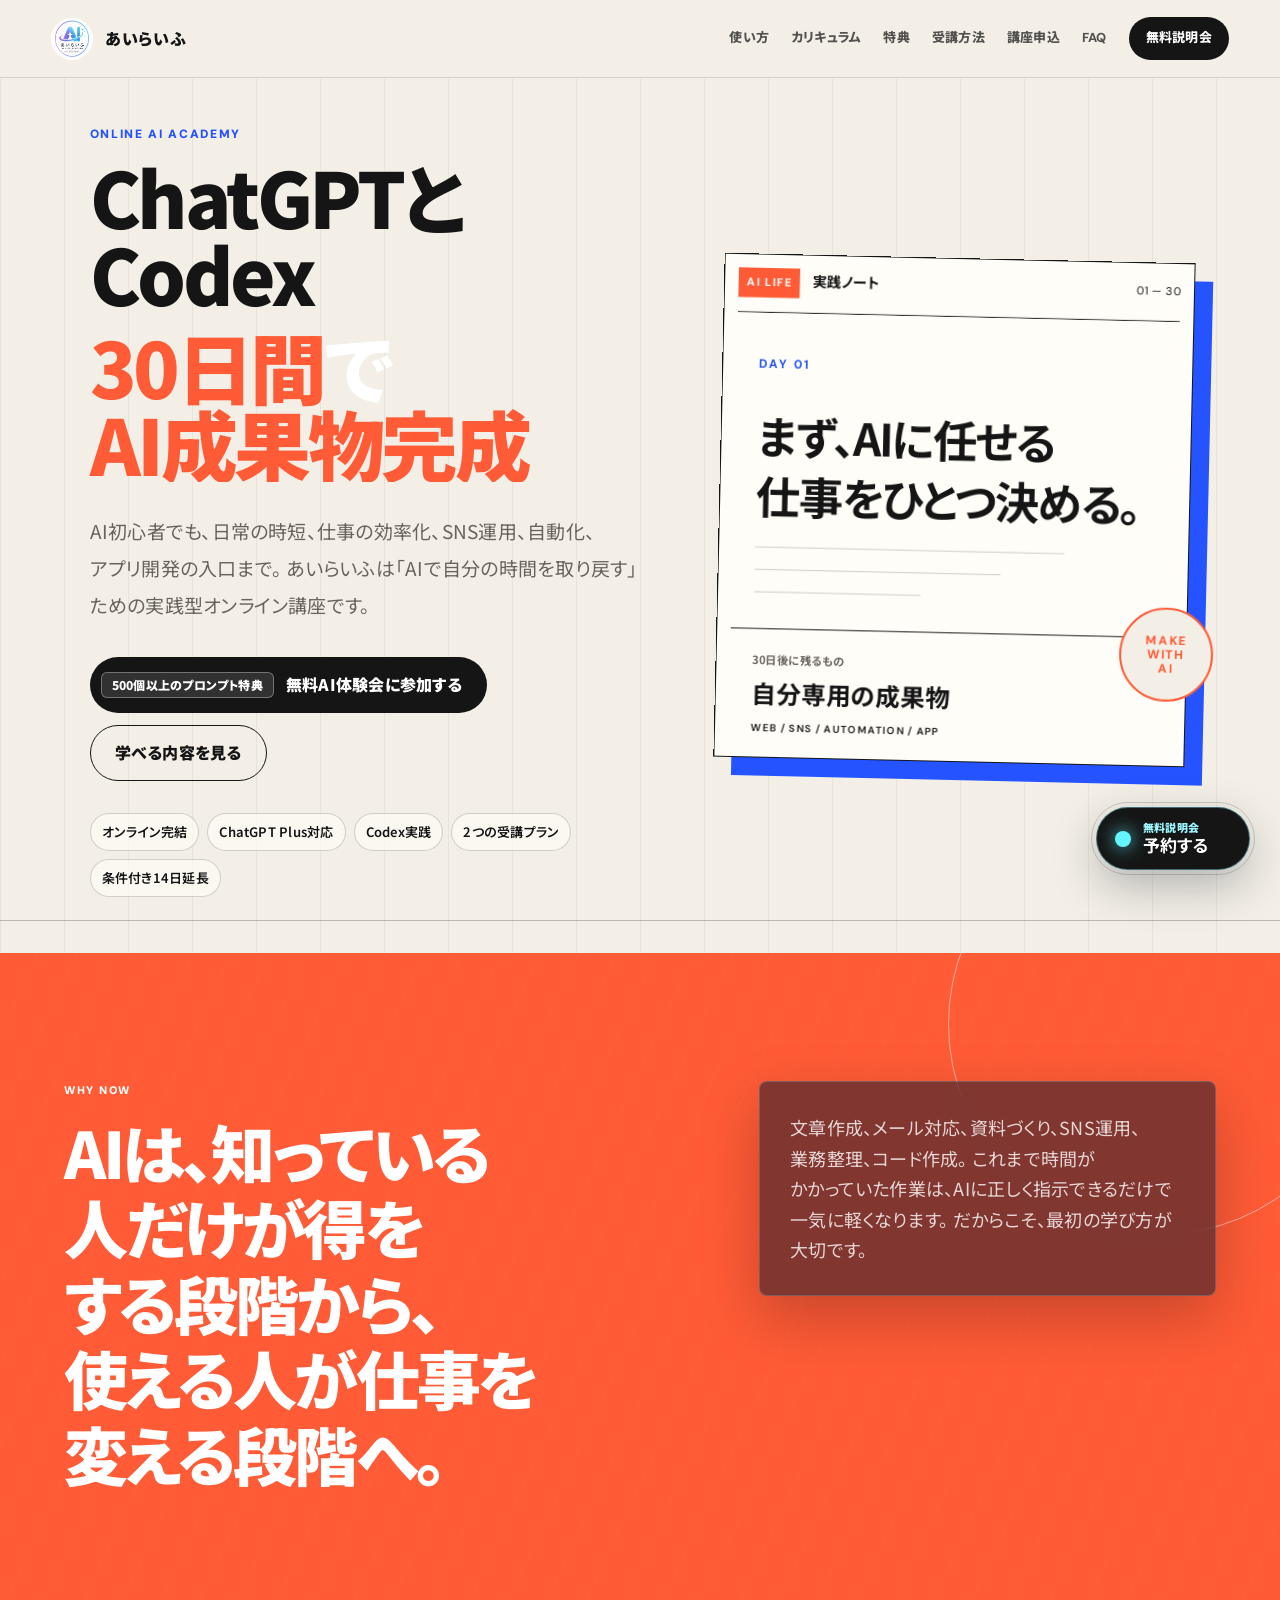
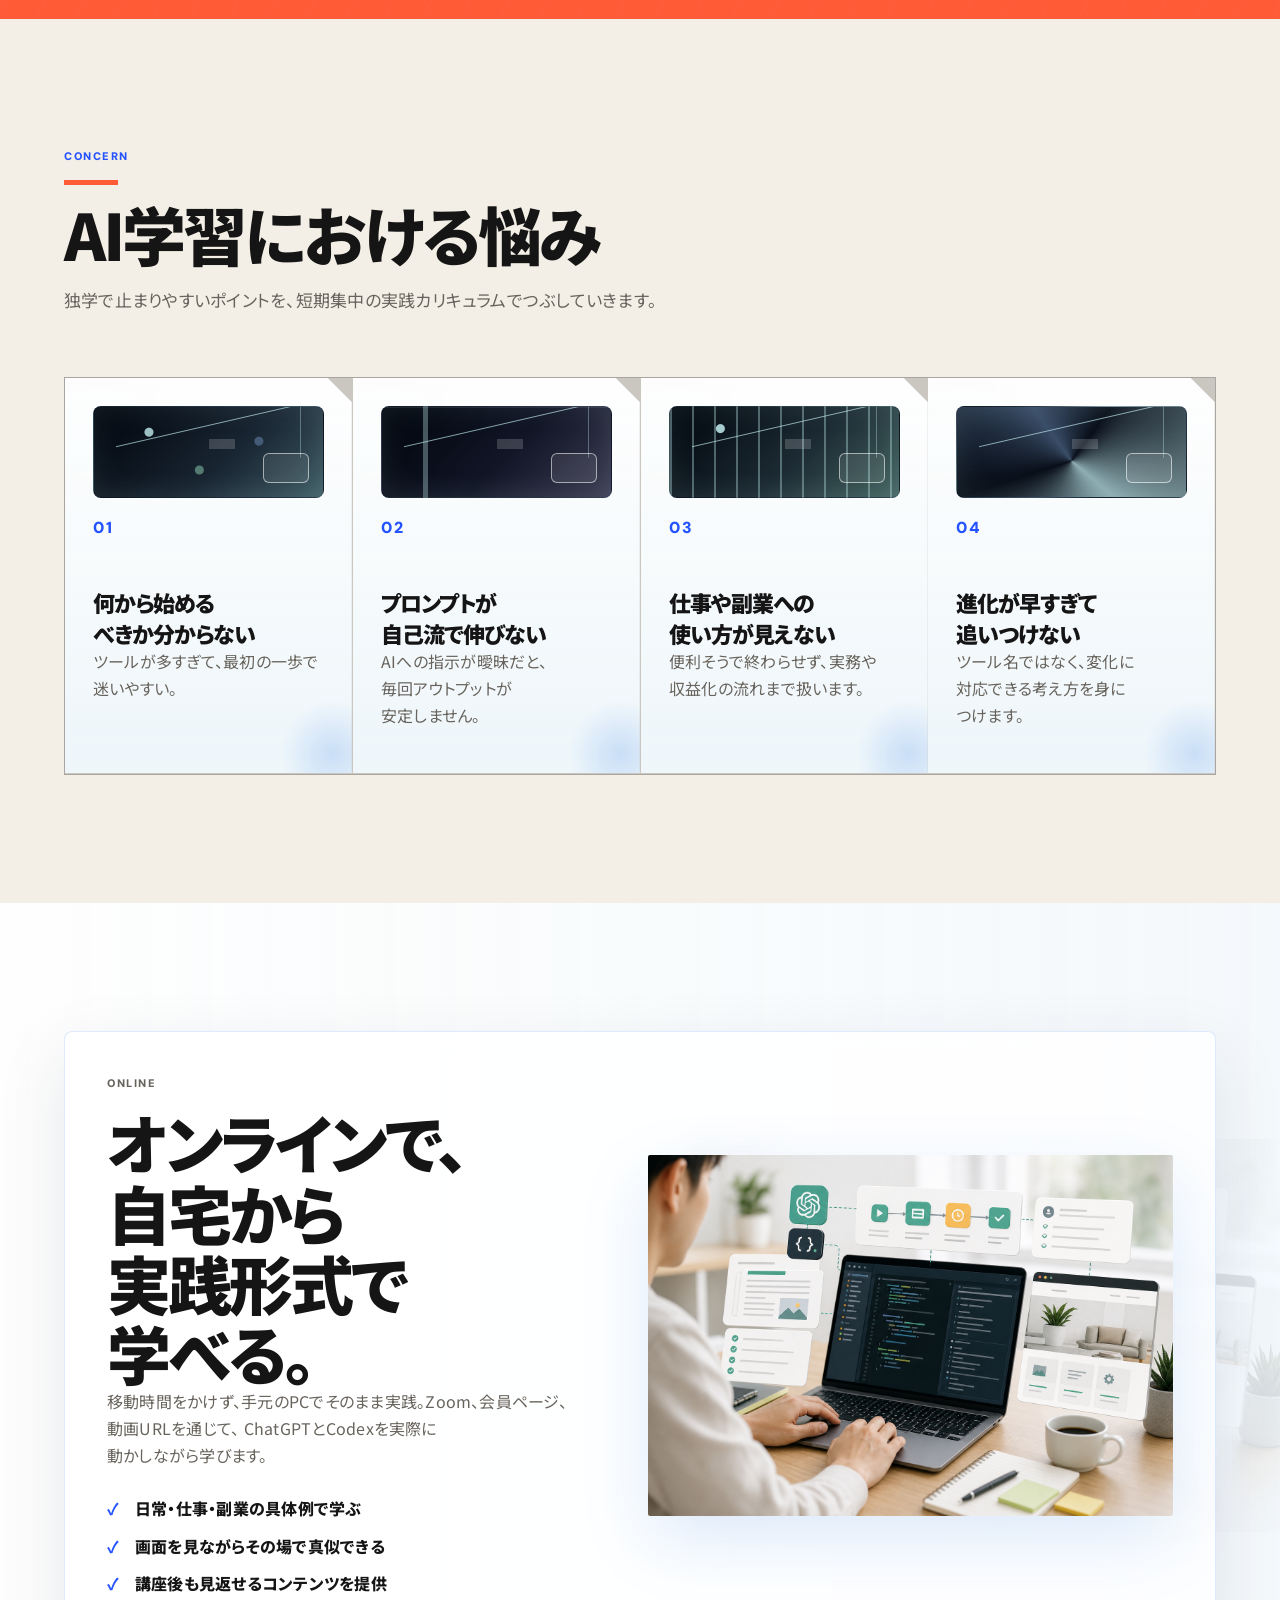
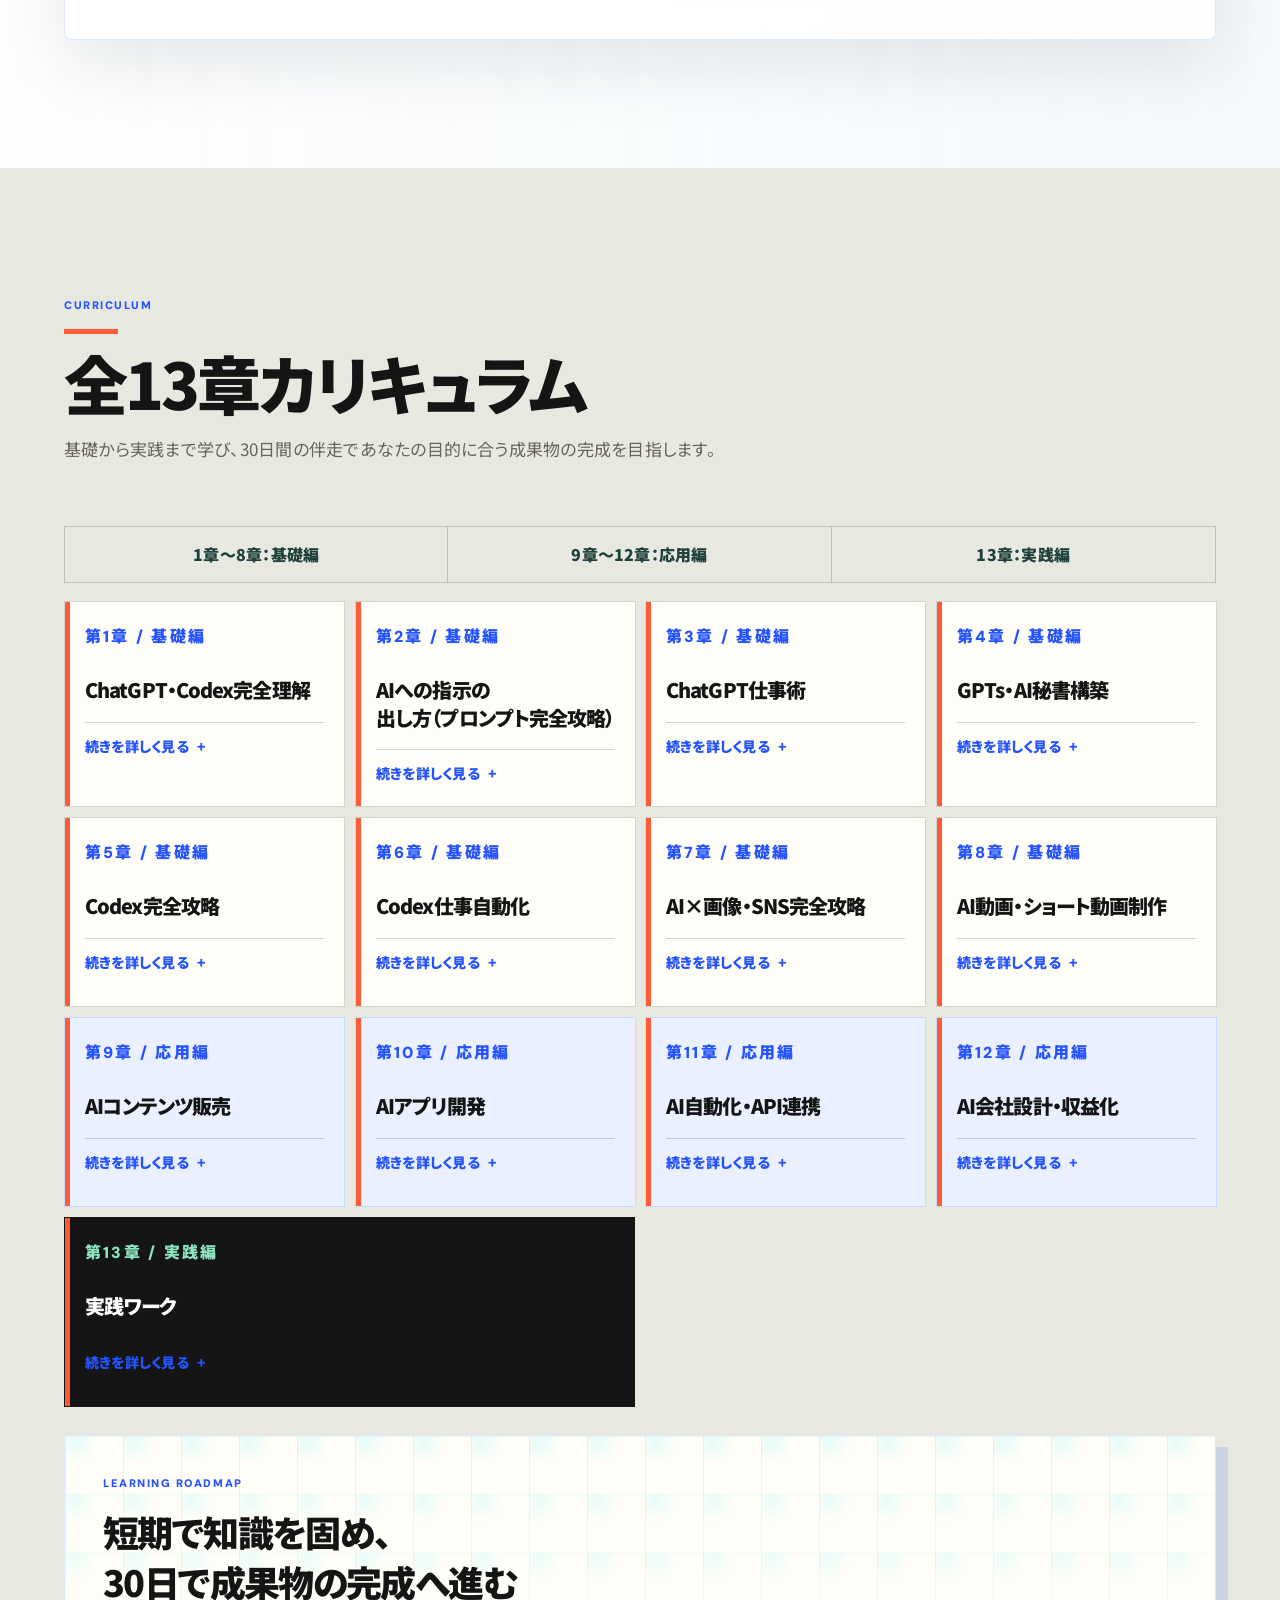
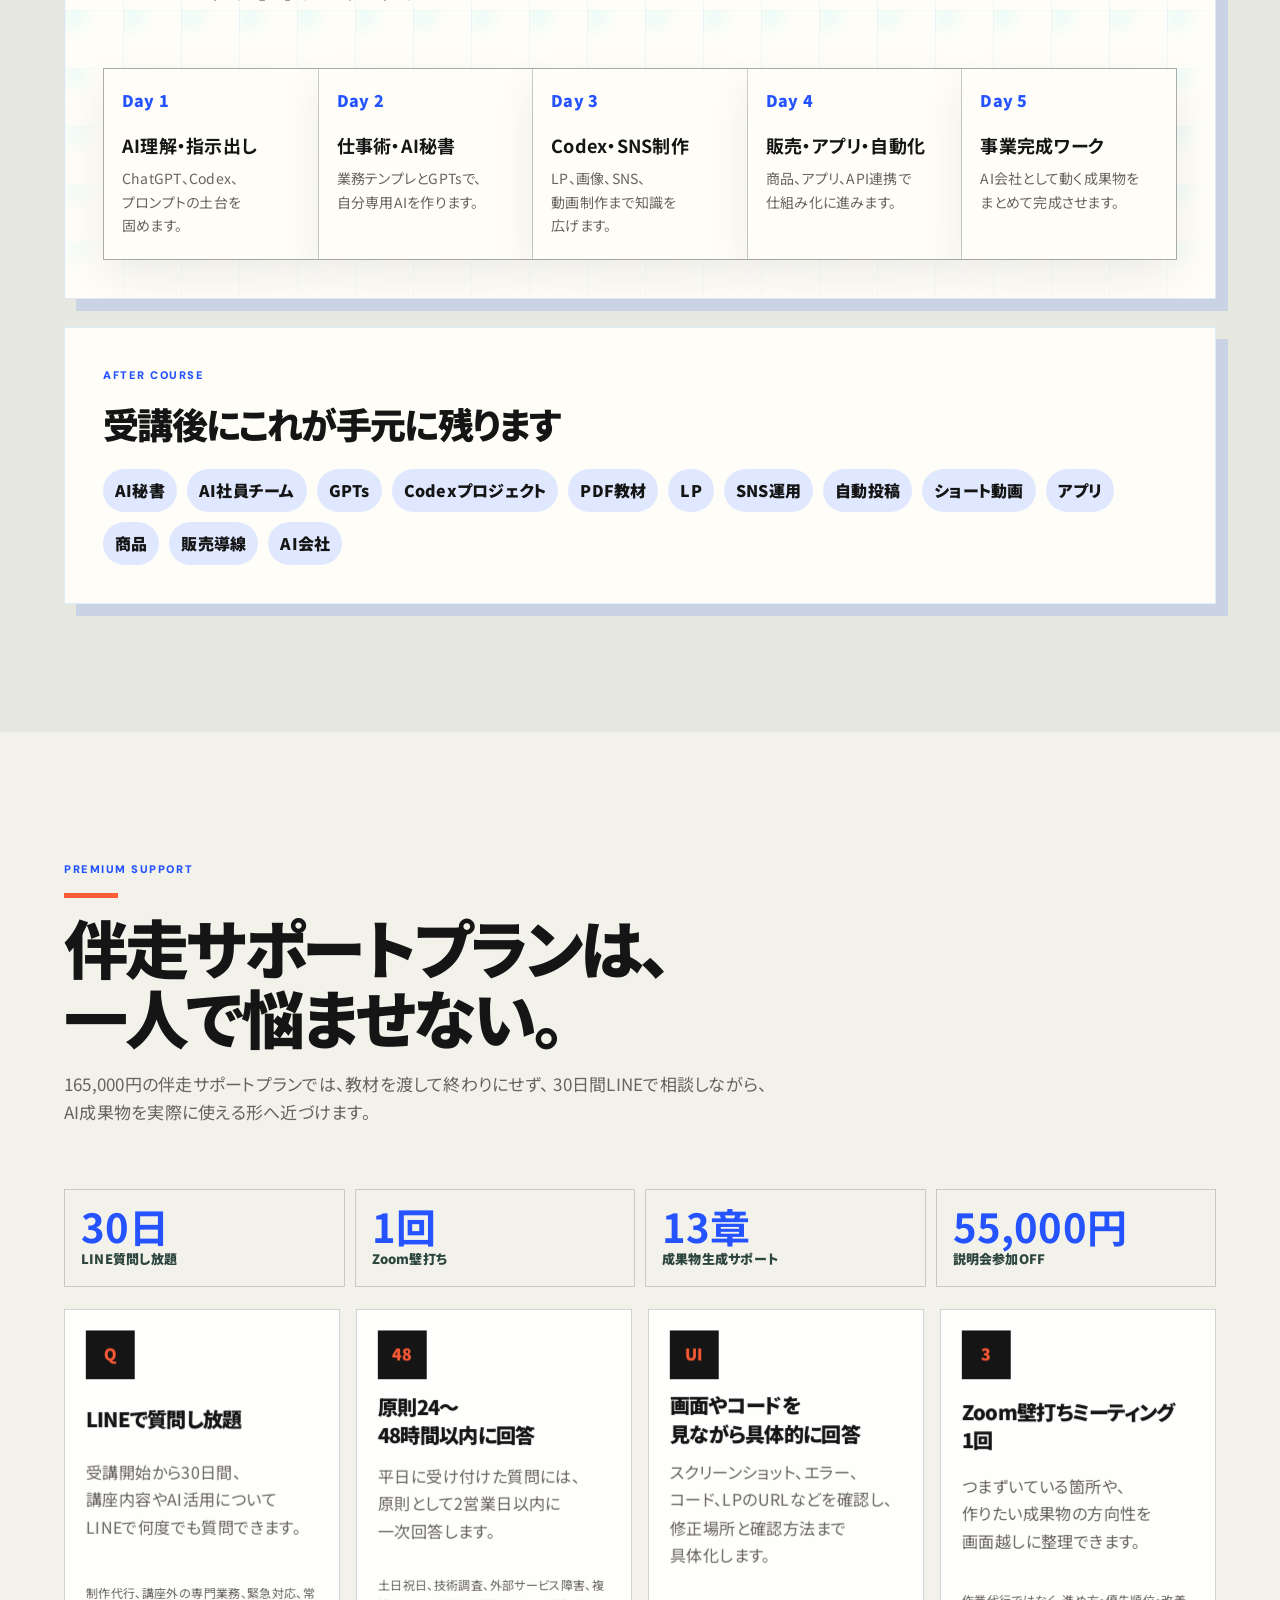
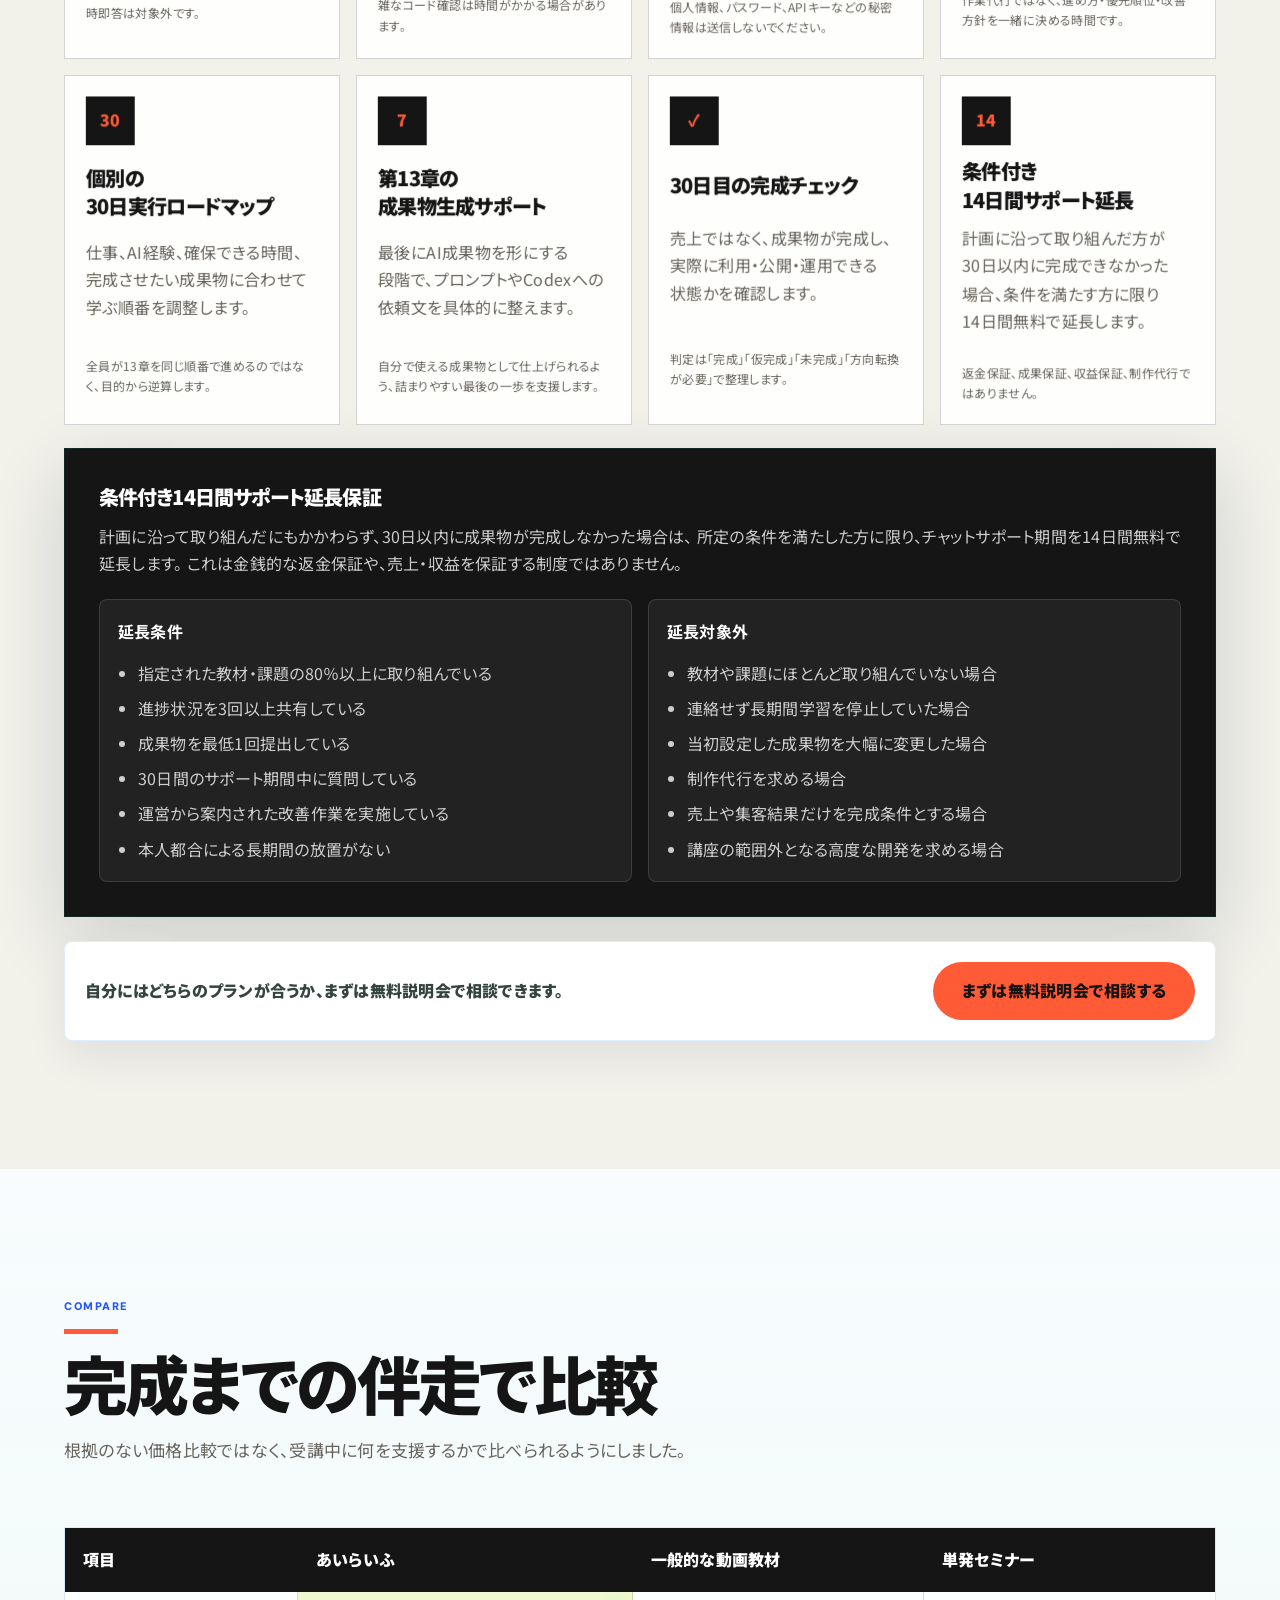
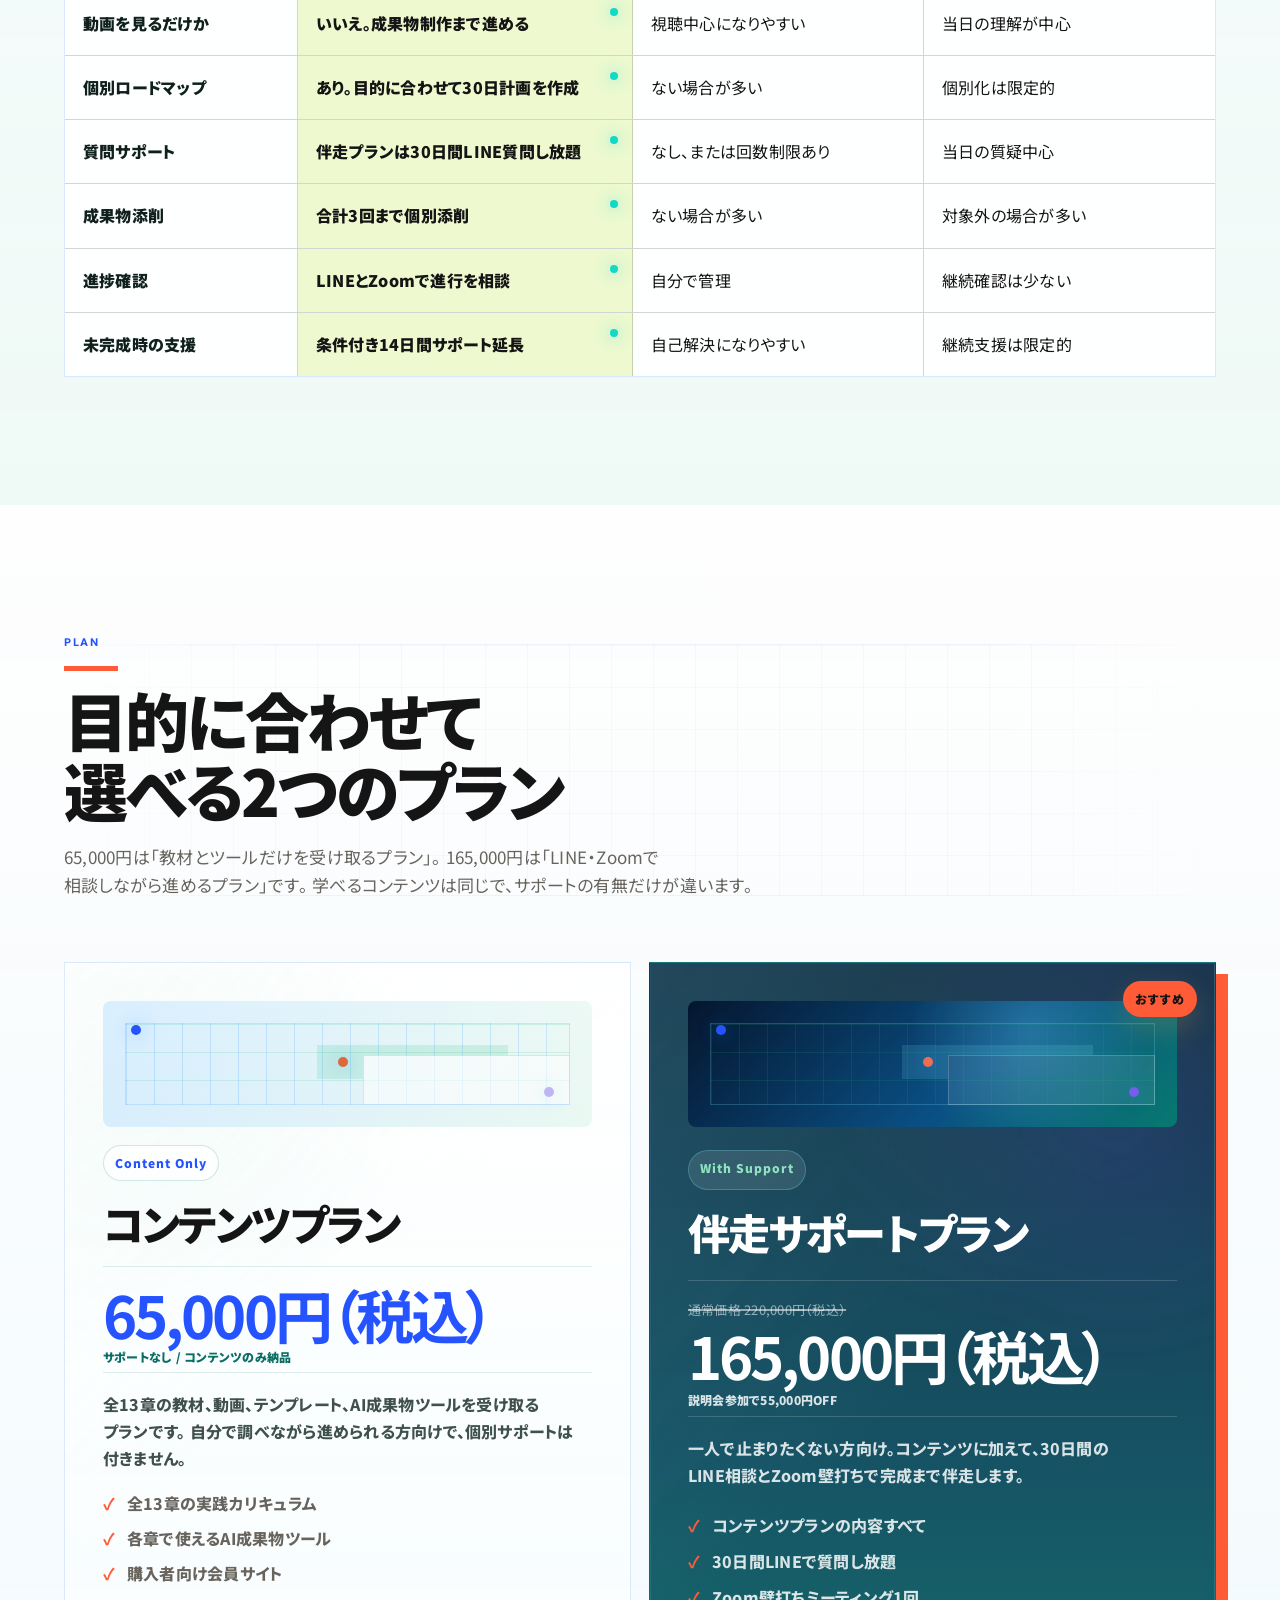
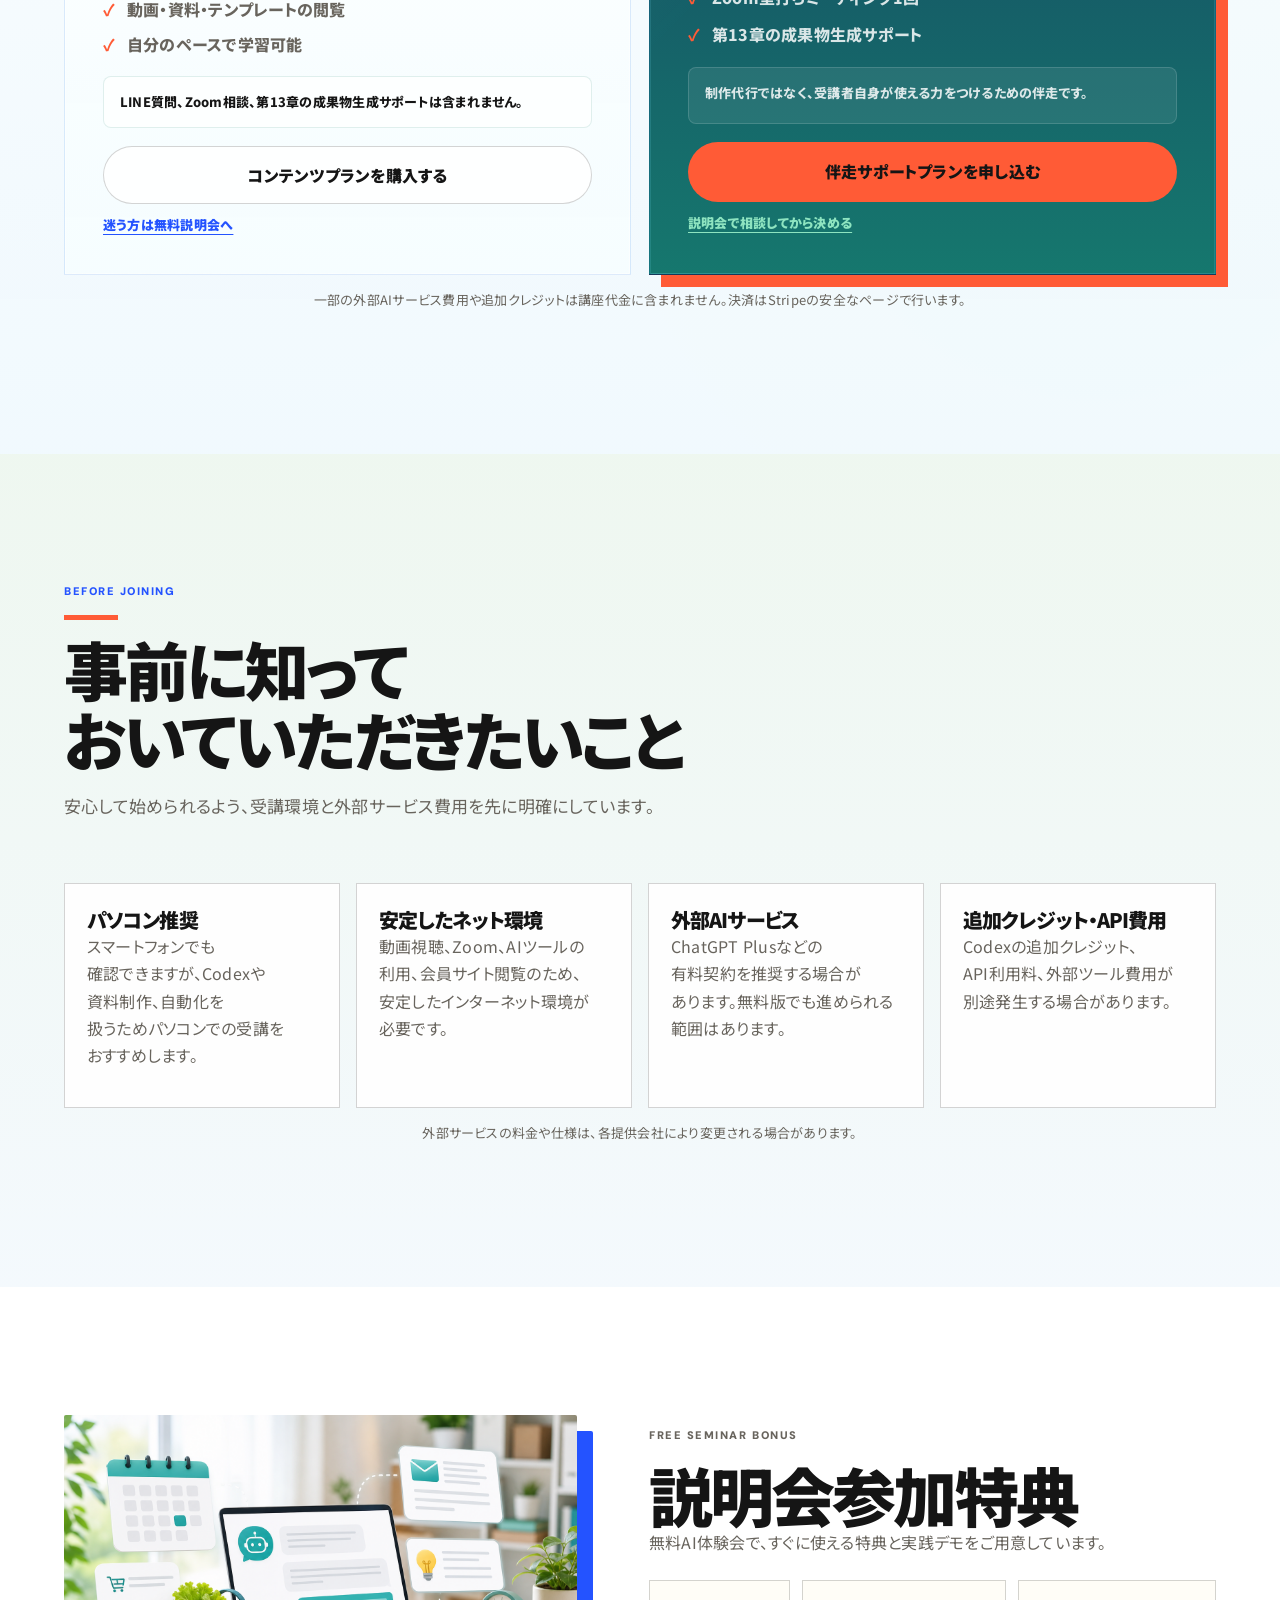
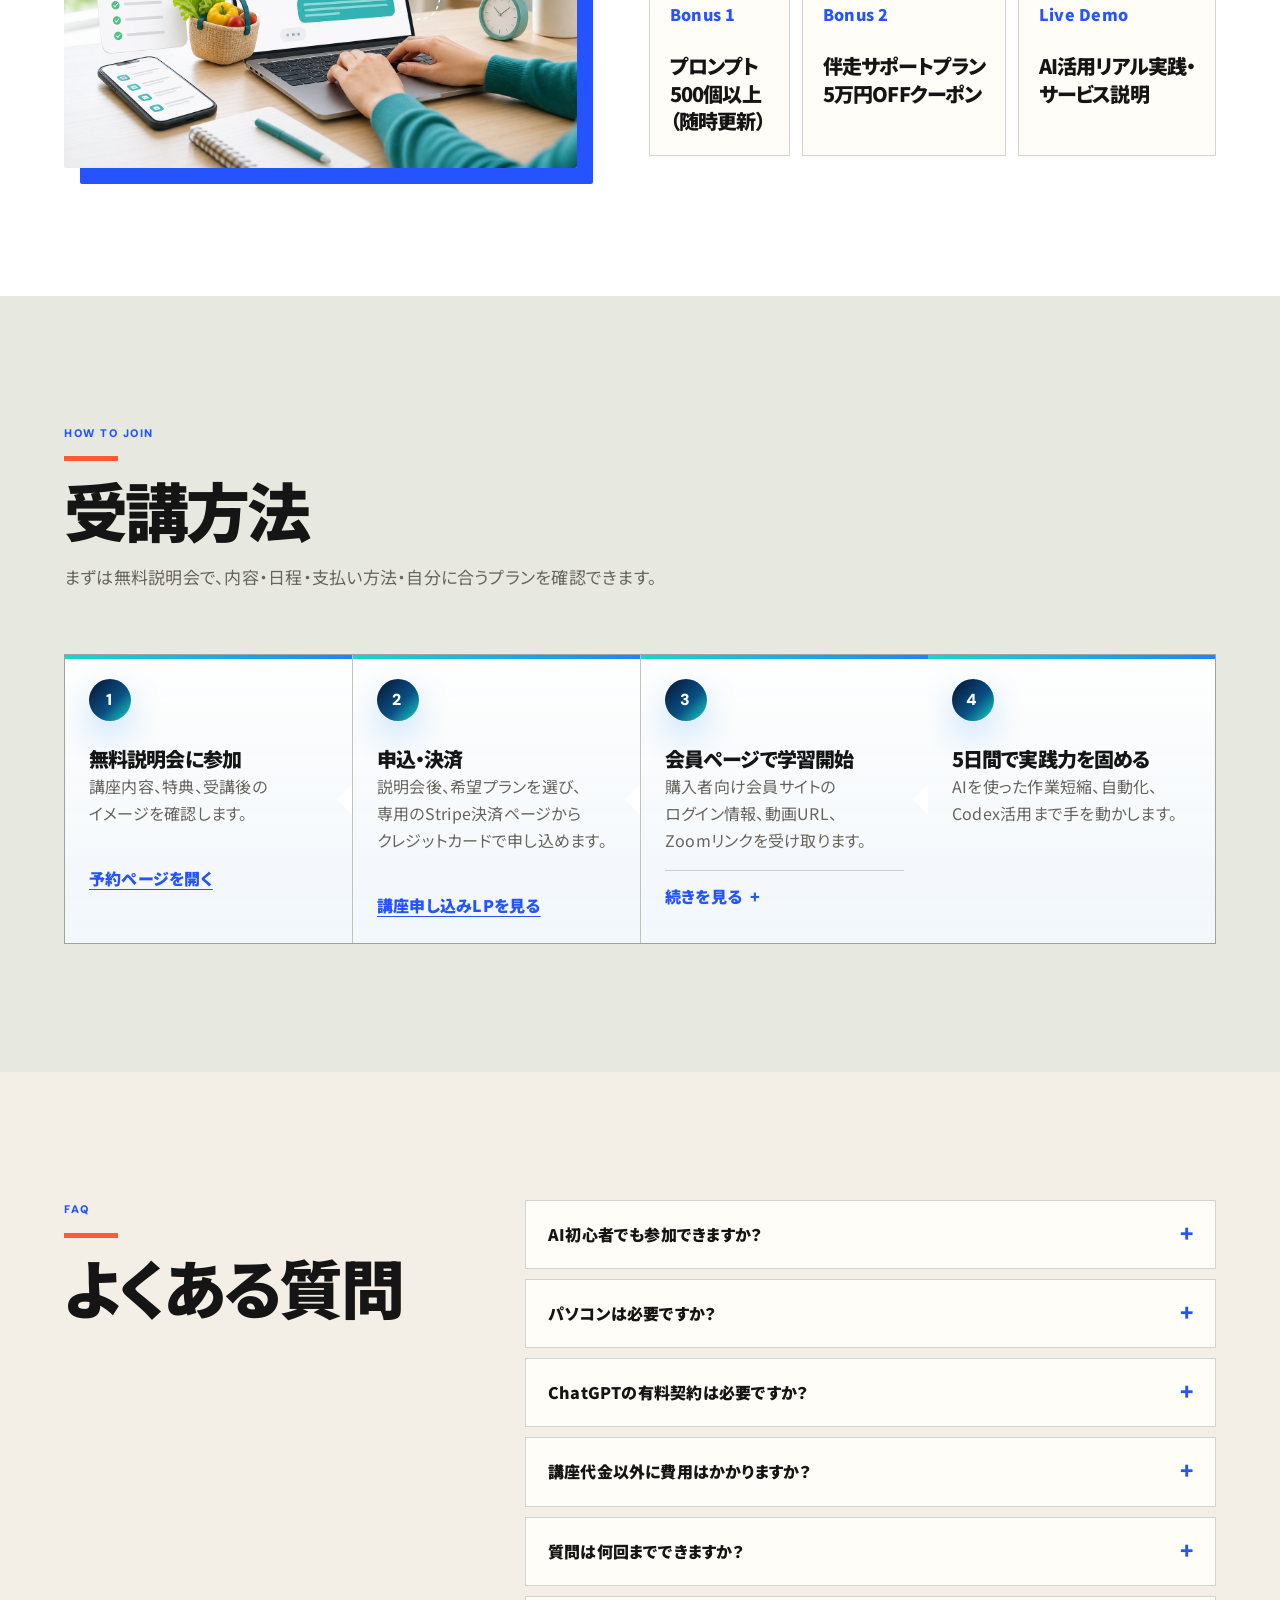
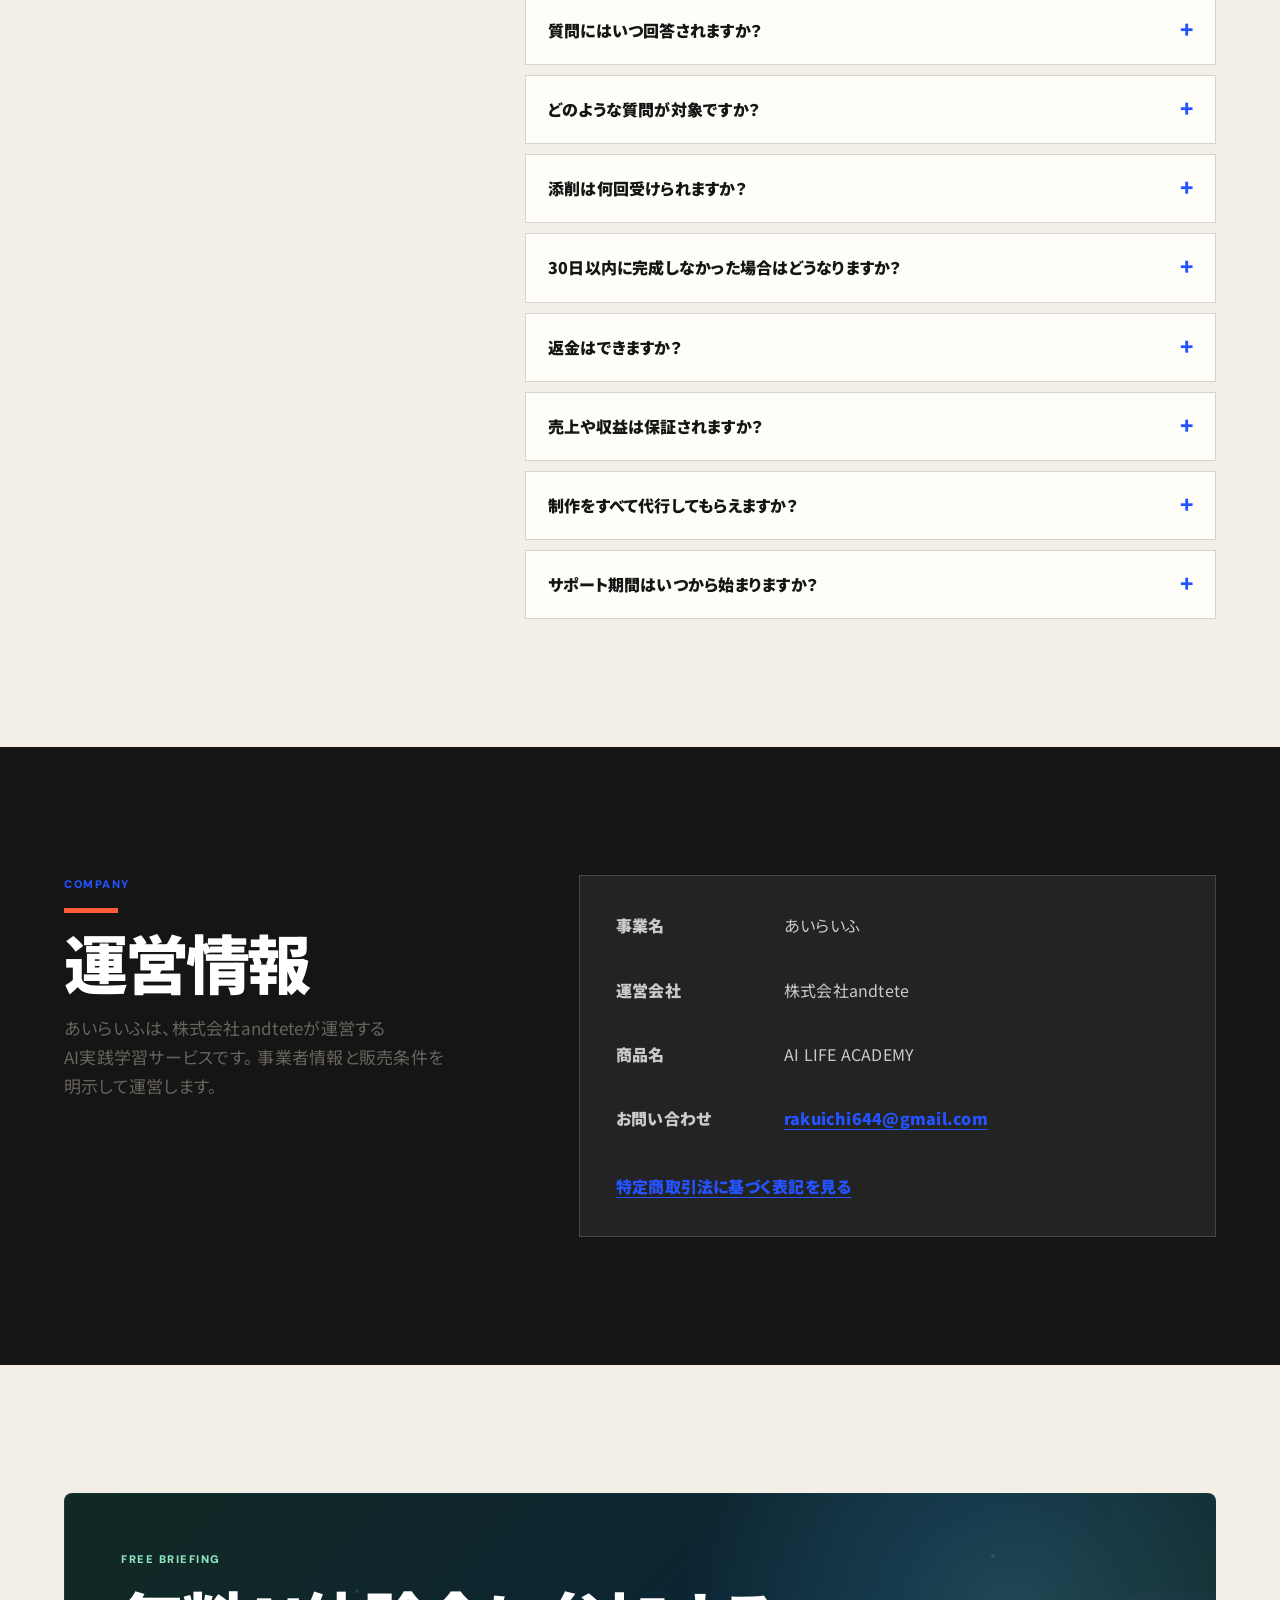
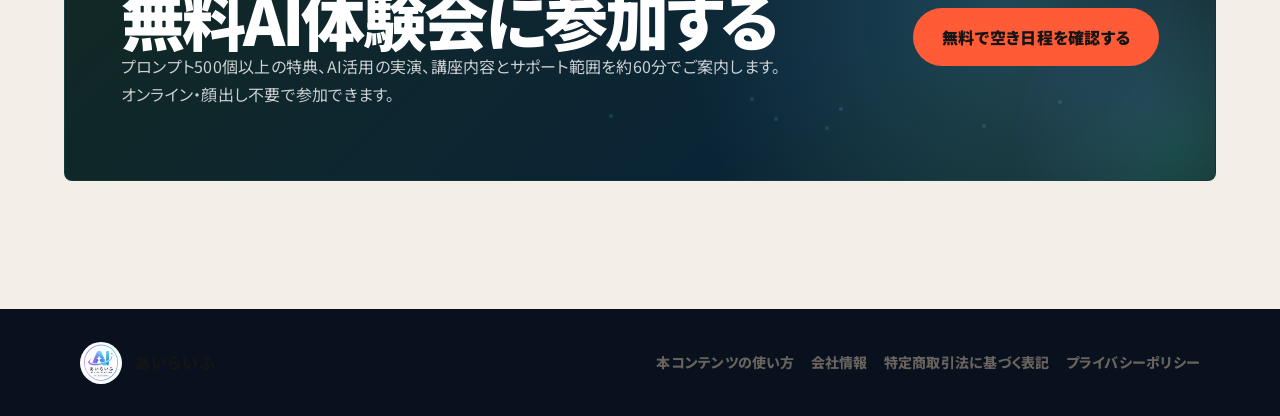
==== index.html @ aedb5592 "Improve smartphone readability and visual balance" ====
<!doctype html>
<html lang="ja">
  <head>
    <meta charset="utf-8" />
    <meta name="viewport" content="width=device-width, initial-scale=1" />
    <title>AI LIFE ACADEMY | 30日間でAI成果物の完成まで伴走</title>
    <meta
      name="description"
      content="ChatGPTとCodexを使い、仕事・発信・商品づくりに使えるAI成果物の完成まで30日間伴走する実践講座。無料説明会を受付中。"
    />
    <meta property="og:title" content="あいらいふ（AI LIFE）" />
    <meta
      property="og:description"
      content="ChatGPTとCodexを学ぶだけで終わらせず、30日間の実行計画、質問サポート、添削でAI成果物の完成まで伴走します。"
    />
    <meta property="og:type" content="website" />
    <meta property="og:image" content="assets/hero-ai-enterprise-bg.jpg" />
    <link rel="stylesheet" href="styles.css?v=20260801-two-plans" />
    <link rel="stylesheet" href="atelier.css?v=20260825-mobile" />
  </head>
  <body>
    <header class="site-header" aria-label="サイトヘッダー">
      <a class="brand" href="#top" aria-label="あいらいふ トップへ">
        <img class="brand-mark" src="assets/ai-life-icon.jpg" alt="" />
        <span>あいらいふ</span>
      </a>
      <nav class="nav" aria-label="主要ナビゲーション">
        <a href="manual.html">使い方</a>
        <a href="#curriculum">カリキュラム</a>
        <a href="#bonus">特典</a>
        <a href="#flow">受講方法</a>
        <a href="apply.html">講座申込</a>
        <a href="#faq">FAQ</a>
        <a href="booking.html" class="nav-cta">無料説明会</a>
      </nav>
      <button class="menu-button" type="button" aria-label="メニューを開く" aria-expanded="false">
        <span></span>
        <span></span>
      </button>
    </header>

    <main id="top">
      <section class="hero">
        <canvas class="hero-particles" aria-hidden="true"></canvas>
        <div class="hero-media" aria-hidden="true">
          <div class="hero-proof-board">
            <div class="proof-kicker"><span>AI LIFE</span><b>実践ノート</b><small>01 — 30</small></div>
            <div class="proof-main">
              <span>DAY 01</span>
              <strong>まず、AIに任せる<br />仕事をひとつ決める。</strong>
              <i></i><i></i><i></i>
            </div>
            <div class="proof-output">
              <span>30日後に残るもの</span>
              <b>自分専用の成果物</b>
              <small>WEB / SNS / AUTOMATION / APP</small>
            </div>
            <div class="proof-stamp">MAKE<br />WITH<br />AI</div>
          </div>
        </div>
        <div class="hero-shade"></div>
        <div class="hero-content">
          <p class="eyebrow">Online AI Academy</p>
          <h1>
            <span class="headline-line">ChatGPTとCodex</span>
            <span class="headline-line headline-accent"><span>30日間</span>で<span>AI成果物完成</span></span>
          </h1>
          <p class="lead">
            AI初心者でも、日常の時短、仕事の効率化、SNS運用、自動化、アプリ開発の入口まで。
            あいらいふは「AIで自分の時間を取り戻す」ための実践型オンライン講座です。
          </p>
          <div class="hero-actions" aria-label="主要アクション">
            <a class="button primary with-tag" href="booking.html">
              <span class="button-tag">500個以上のプロンプト特典</span>
              <span>無料AI体験会に参加する</span>
            </a>
            <a class="button secondary" href="#curriculum">学べる内容を見る</a>
          </div>
          <div class="hero-badges" aria-label="特徴">
            <span>オンライン完結</span>
            <span>ChatGPT Plus対応</span>
            <span>Codex実践</span>
            <span>2つの受講プラン</span>
            <span>条件付き14日延長</span>
          </div>
        </div>
      </section>

      <section class="reason-band" aria-labelledby="reason-title">
        <div class="section-inner reason-grid">
          <div>
            <p class="eyebrow">Why Now</p>
            <h2 id="reason-title">
              <span class="reason-line">AIは、知っている人だけが得をする段階から、</span>
              <span class="reason-line">使える人が仕事を変える段階へ。</span>
            </h2>
          </div>
          <p>
            文章作成、メール対応、資料づくり、SNS運用、業務整理、コード作成。
            これまで時間がかかっていた作業は、AIに正しく指示できるだけで一気に軽くなります。
            だからこそ、最初の学び方が大切です。
          </p>
        </div>
      </section>

      <section class="section" id="worries" aria-labelledby="worries-title">
        <div class="section-inner">
          <div class="section-heading center">
            <p class="eyebrow">Concern</p>
            <h2 id="worries-title">AI学習における悩み</h2>
            <p>独学で止まりやすいポイントを、短期集中の実践カリキュラムでつぶしていきます。</p>
          </div>
          <div class="worry-grid">
            <article class="worry-card worry-start">
              <div class="worry-visual" aria-hidden="true"></div>
              <span>01</span>
              <h3>何から始めるべきか分からない</h3>
              <p>ツールが多すぎて、最初の一歩で迷いやすい。</p>
            </article>
            <article class="worry-card worry-prompt">
              <div class="worry-visual" aria-hidden="true"></div>
              <span>02</span>
              <h3>プロンプトが自己流で伸びない</h3>
              <p>AIへの指示が曖昧だと、毎回アウトプットが安定しません。</p>
            </article>
            <article class="worry-card worry-work">
              <div class="worry-visual" aria-hidden="true"></div>
              <span>03</span>
              <h3>仕事や副業への使い方が見えない</h3>
              <p>便利そうで終わらせず、実務や収益化の流れまで扱います。</p>
            </article>
            <article class="worry-card worry-future">
              <div class="worry-visual" aria-hidden="true"></div>
              <span>04</span>
              <h3>進化が早すぎて追いつけない</h3>
              <p>ツール名ではなく、変化に対応できる考え方を身につけます。</p>
            </article>
          </div>
        </div>
      </section>

      <section class="section split-section online-section">
        <div class="section-inner split-layout">
          <div>
            <p class="eyebrow">Online</p>
            <h2>
              <span class="headline-line">オンラインで、</span>
              <span class="headline-line">自宅から実践形式で学べる。</span>
            </h2>
            <p>
              移動時間をかけず、手元のPCでそのまま実践。Zoom、会員ページ、動画URLを通じて、
              ChatGPTとCodexを実際に動かしながら学びます。
            </p>
            <ul class="check-list">
              <li>日常・仕事・副業の具体例で学ぶ</li>
              <li>画面を見ながらその場で真似できる</li>
              <li>講座後も見返せるコンテンツを提供</li>
            </ul>
          </div>
          <figure class="image-panel">
            <img src="assets/work-codex.png" alt="ChatGPTとCodexを使って仕事や制作を進めるイメージ" />
          </figure>
        </div>
      </section>

      <section class="section muted" id="curriculum" aria-labelledby="curriculum-title">
        <div class="section-inner">
          <div class="section-heading center">
            <p class="eyebrow">Curriculum</p>
            <h2 id="curriculum-title">全13章カリキュラム</h2>
            <p>基礎から実践まで学び、30日間の伴走であなたの目的に合う成果物の完成を目指します。</p>
          </div>

          <div class="curriculum-summary" aria-label="カリキュラム区分">
            <a href="#chapter-1">1章〜8章：基礎編</a>
            <a href="#chapter-9">9章〜12章：応用編</a>
            <a href="#chapter-13">13章：実践編</a>
          </div>

          <div class="chapter-grid">
            <article class="chapter-card basic" id="chapter-1">
              <span>第1章 / 基礎編</span>
              <h3>ChatGPT・Codex完全理解</h3>
              <details class="chapter-details">
                <summary>続きを詳しく見る</summary>
                <div class="chapter-detail-body">
                  <h4>ゴール</h4>
                  <p>AI時代の仕事の考え方を理解する</p>
                  <h4>小項目</h4>
                  <ul>
                    <li>AI時代に一番必要な考え方</li>
                    <li>ChatGPTとCodexの違い</li>
                    <li>ChatGPTが得意なこと</li>
                    <li>Codexが得意なこと</li>
                    <li>AIを社員として考える方法</li>
                    <li>AIだけで会社はどこまで作れるのか</li>
                    <li>AIを使う人・使わない人の未来</li>
                    <li>仕事の時間を半分以下にする考え方</li>
                  </ul>
                  <h4>成果物</h4>
                  <ul>
                    <li>AI活用ロードマップ</li>
                    <li>自分専用AI活用計画</li>
                  </ul>
                </div>
              </details>
            </article>
            <article class="chapter-card basic" id="chapter-2">
              <span>第2章 / 基礎編</span>
              <h3>AIへの指示の出し方（プロンプト完全攻略）</h3>
              <details class="chapter-details">
                <summary>続きを詳しく見る</summary>
                <div class="chapter-detail-body">
                  <h4>ゴール</h4>
                  <p>AIを思い通りに動かせるようになる</p>
                  <h4>小項目</h4>
                  <ul>
                    <li>良いプロンプトとは</li>
                    <li>悪いプロンプトとは</li>
                    <li>プロンプトの黄金テンプレート</li>
                    <li>AIへ役割を与える方法</li>
                    <li>深掘り質問術</li>
                    <li>思考整理</li>
                    <li>壁打ち術</li>
                    <li>比較させる方法</li>
                    <li>アイデアを100個出させる方法</li>
                    <li>AIに考えさせる方法</li>
                    <li>長文プロンプト</li>
                  </ul>
                  <h4>成果物</h4>
                  <ul>
                    <li>自分専用プロンプト集</li>
                    <li>よく使うテンプレ50個</li>
                  </ul>
                </div>
              </details>
            </article>
            <article class="chapter-card basic" id="chapter-3">
              <span>第3章 / 基礎編</span>
              <h3>ChatGPT仕事術</h3>
              <details class="chapter-details">
                <summary>続きを詳しく見る</summary>
                <div class="chapter-detail-body">
                  <h4>ゴール</h4>
                  <p>仕事をAIへ任せられるようになる</p>
                  <h4>小項目</h4>
                  <ul>
                    <li>メール</li>
                    <li>SNS</li>
                    <li>議事録</li>
                    <li>PDF要約</li>
                    <li>マニュアル作成</li>
                    <li>営業資料</li>
                    <li>プレゼン</li>
                    <li>企画書</li>
                    <li>アイデア出し</li>
                    <li>リサーチ</li>
                    <li>市場分析</li>
                    <li>競合分析</li>
                    <li>壁打ち</li>
                    <li>会議</li>
                    <li>文章添削</li>
                    <li>翻訳</li>
                    <li>表作成</li>
                    <li>チェックリスト</li>
                  </ul>
                  <h4>成果物</h4>
                  <ul>
                    <li>自分専用仕事テンプレ集</li>
                    <li>毎日使うAIワークフロー</li>
                  </ul>
                </div>
              </details>
            </article>
            <article class="chapter-card basic" id="chapter-4">
              <span>第4章 / 基礎編</span>
              <h3>GPTs・AI秘書構築</h3>
              <details class="chapter-details">
                <summary>続きを詳しく見る</summary>
                <div class="chapter-detail-body">
                  <h4>ゴール</h4>
                  <p>自分専用AIを育てる</p>
                  <h4>小項目</h4>
                  <ul>
                    <li>GPTsとは</li>
                    <li>作り方</li>
                    <li>役割設定</li>
                    <li>性格設定</li>
                    <li>口調設定</li>
                    <li>知識追加</li>
                    <li>ファイル登録</li>
                    <li>Memory活用</li>
                    <li>プロジェクト管理</li>
                    <li>AI秘書</li>
                    <li>AI経理</li>
                    <li>AI営業</li>
                    <li>AIマーケター</li>
                    <li>AI動画編集者</li>
                  </ul>
                  <h4>成果物</h4>
                  <ul>
                    <li>AI秘書完成</li>
                    <li>AI社員5人完成</li>
                  </ul>
                </div>
              </details>
            </article>
            <article class="chapter-card basic" id="chapter-5">
              <span>第5章 / 基礎編</span>
              <h3>Codex完全攻略</h3>
              <details class="chapter-details">
                <summary>続きを詳しく見る</summary>
                <div class="chapter-detail-body">
                  <h4>ゴール</h4>
                  <p>Codexを自由自在に扱う</p>
                  <h4>小項目</h4>
                  <ul>
                    <li>基本画面</li>
                    <li>Project</li>
                    <li>承認とは</li>
                    <li>ファイル管理</li>
                    <li>GitHub連携</li>
                    <li>コード修正</li>
                    <li>修正依頼方法</li>
                    <li>エラー対処</li>
                    <li>チャットの使い方</li>
                    <li>長期開発</li>
                    <li>効率的な進め方</li>
                  </ul>
                  <h4>成果物</h4>
                  <ul>
                    <li>Codexを一人で扱える状態</li>
                  </ul>
                </div>
              </details>
            </article>
            <article class="chapter-card basic" id="chapter-6">
              <span>第6章 / 基礎編</span>
              <h3>Codex仕事自動化</h3>
              <details class="chapter-details">
                <summary>続きを詳しく見る</summary>
                <div class="chapter-detail-body">
                  <h4>ゴール</h4>
                  <p>仕事をAIへ任せる</p>
                  <h4>小項目</h4>
                  <ul>
                    <li>PDF教材</li>
                    <li>LP制作</li>
                    <li>HP制作</li>
                    <li>資料作成</li>
                    <li>手順書</li>
                    <li>見積書</li>
                    <li>請求書</li>
                    <li>契約書</li>
                    <li>FAQ</li>
                    <li>フォーム</li>
                    <li>データ整理</li>
                    <li>自動返信</li>
                    <li>営業資料</li>
                    <li>業務効率化</li>
                  </ul>
                  <h4>成果物</h4>
                  <ul>
                    <li>毎日使う仕事ツール完成</li>
                  </ul>
                </div>
              </details>
            </article>
            <article class="chapter-card basic" id="chapter-7">
              <span>第7章 / 基礎編</span>
              <h3>AI×画像・SNS完全攻略</h3>
              <details class="chapter-details">
                <summary>続きを詳しく見る</summary>
                <div class="chapter-detail-body">
                  <h4>ゴール</h4>
                  <p>SNS運営をAIだけで回す</p>
                  <h4>小項目</h4>
                  <ul>
                    <li>画像生成</li>
                    <li>広告画像</li>
                    <li>サムネイル</li>
                    <li>Instagram投稿</li>
                    <li>カルーセル</li>
                    <li>リール企画</li>
                    <li>Threads</li>
                    <li>X</li>
                    <li>TikTok</li>
                    <li>外部デザインツールの活用</li>
                    <li>Computer Use</li>
                    <li>SNS自動投稿</li>
                    <li>画像大量生成</li>
                    <li>ブランドデザイン</li>
                  </ul>
                  <h4>成果物</h4>
                  <ul>
                    <li>Instagram10投稿</li>
                    <li>SNS運用環境完成</li>
                  </ul>
                </div>
              </details>
            </article>
            <article class="chapter-card basic" id="chapter-8">
              <span>第8章 / 基礎編</span>
              <h3>AI動画・ショート動画制作</h3>
              <details class="chapter-details">
                <summary>続きを詳しく見る</summary>
                <div class="chapter-detail-body">
                  <h4>ゴール</h4>
                  <p>ショート動画を企画から投稿まで作れるようになる</p>
                  <h4>小項目</h4>
                  <ul>
                    <li>動画企画</li>
                    <li>台本</li>
                    <li>字幕</li>
                    <li>画像から動画</li>
                    <li>ショート動画</li>
                    <li>Premiere Pro</li>
                    <li>CapCut</li>
                    <li>BGM</li>
                    <li>サムネイル</li>
                    <li>YouTube</li>
                    <li>TikTok</li>
                    <li>リール</li>
                  </ul>
                  <h4>成果物</h4>
                  <ul>
                    <li>ショート動画5本完成</li>
                  </ul>
                </div>
              </details>
            </article>
            <article class="chapter-card advanced" id="chapter-9">
              <span>第9章 / 応用編</span>
              <h3>AIコンテンツ販売</h3>
              <details class="chapter-details">
                <summary>続きを詳しく見る</summary>
                <div class="chapter-detail-body">
                  <h4>ゴール</h4>
                  <p>自分の商品を作る</p>
                  <h4>小項目</h4>
                  <ul>
                    <li>強み発見</li>
                    <li>市場調査</li>
                    <li>教材構成</li>
                    <li>PDF教材</li>
                    <li>動画教材</li>
                    <li>特典</li>
                    <li>LP</li>
                    <li>販売ページ</li>
                    <li>価格</li>
                    <li>オファー</li>
                    <li>販売導線</li>
                    <li>Brain</li>
                    <li>note</li>
                    <li>Tips</li>
                  </ul>
                  <h4>成果物</h4>
                  <ul>
                    <li>販売できる教材完成</li>
                  </ul>
                </div>
              </details>
            </article>
            <article class="chapter-card advanced" id="chapter-10">
              <span>第10章 / 応用編</span>
              <h3>AIアプリ開発</h3>
              <details class="chapter-details">
                <summary>続きを詳しく見る</summary>
                <div class="chapter-detail-body">
                  <h4>ゴール</h4>
                  <p>ノーコードでは作れないアプリを作る</p>
                  <h4>小項目</h4>
                  <ul>
                    <li>診断アプリ</li>
                    <li>見積アプリ</li>
                    <li>管理ツール</li>
                    <li>予約</li>
                    <li>計算ツール</li>
                    <li>顧客管理</li>
                    <li>会員サイト</li>
                    <li>LINE連携</li>
                    <li>API</li>
                    <li>データ保存</li>
                    <li>公開方法</li>
                    <li>運用方法</li>
                  </ul>
                  <h4>成果物</h4>
                  <ul>
                    <li>自分専用アプリ完成</li>
                  </ul>
                </div>
              </details>
            </article>
            <article class="chapter-card advanced" id="chapter-11">
              <span>第11章 / 応用編</span>
              <h3>AI自動化・API連携</h3>
              <details class="chapter-details">
                <summary>続きを詳しく見る</summary>
                <div class="chapter-detail-body">
                  <h4>ゴール</h4>
                  <p>AIと外部サービスをつなぎ、業務を自動化する</p>
                  <h4>小項目</h4>
                  <ul>
                    <li>APIとは</li>
                    <li>Webhook</li>
                    <li>Gmail自動化</li>
                    <li>Googleスプレッドシート</li>
                    <li>Google Drive</li>
                    <li>Google Calendar</li>
                    <li>LINE</li>
                    <li>Slack</li>
                    <li>Threads API</li>
                    <li>Instagram API</li>
                    <li>OpenAI API</li>
                    <li>完全自動化</li>
                  </ul>
                  <h4>成果物</h4>
                  <ul>
                    <li>AI自動化システム完成</li>
                  </ul>
                </div>
              </details>
            </article>
            <article class="chapter-card advanced" id="chapter-12">
              <span>第12章 / 応用編</span>
              <h3>AI会社設計・収益化</h3>
              <details class="chapter-details">
                <summary>続きを詳しく見る</summary>
                <div class="chapter-detail-body">
                  <h4>ゴール</h4>
                  <p>AI会社を作る</p>
                  <h4>小項目</h4>
                  <ul>
                    <li>AI組織図</li>
                    <li>営業部</li>
                    <li>経理部</li>
                    <li>秘書</li>
                    <li>マーケティング</li>
                    <li>SNS運営</li>
                    <li>商品設計</li>
                    <li>販売導線</li>
                    <li>広告</li>
                    <li>利益計算</li>
                    <li>組織化</li>
                  </ul>
                  <h4>成果物</h4>
                  <ul>
                    <li>AI会社完成</li>
                  </ul>
                </div>
              </details>
            </article>
            <article class="chapter-card practice" id="chapter-13">
              <span>第13章 / 実践編</span>
              <h3>実践ワーク</h3>
              <details class="chapter-details">
                <summary>続きを詳しく見る</summary>
                <div class="chapter-detail-body">
                  <h4>ゴール</h4>
                  <p>5日間で事業を完成させる</p>
                  <h4>やること</h4>
                  <ul>
                    <li>自分専用GPTs</li>
                    <li>Codex</li>
                    <li>教材</li>
                    <li>PDF</li>
                    <li>LP</li>
                    <li>SNS</li>
                    <li>画像</li>
                    <li>ショート動画</li>
                    <li>アプリ</li>
                    <li>AI秘書</li>
                    <li>AI社員</li>
                    <li>営業導線</li>
                    <li>販売ページ</li>
                    <li>商品販売</li>
                  </ul>
                  <h4>最終成果物</h4>
                  <ul>
                    <li>AI秘書</li>
                    <li>AI社員チーム</li>
                    <li>GPTs</li>
                    <li>Codexプロジェクト</li>
                    <li>PDF教材</li>
                    <li>LP</li>
                    <li>SNS運用</li>
                    <li>自動投稿</li>
                    <li>ショート動画</li>
                    <li>アプリ</li>
                    <li>商品</li>
                    <li>販売導線</li>
                    <li>AI会社</li>
                  </ul>
                </div>
              </details>
            </article>
          </div>

          <div class="roadmap-panel">
            <div class="section-heading center">
              <p class="eyebrow">Learning Roadmap</p>
              <h3>
                <span class="headline-line">短期で知識を固め、</span>
                <span class="headline-line">30日で成果物の完成へ進む</span>
              </h3>
            </div>
            <div class="day-roadmap" aria-label="学習ロードマップ">
              <article>
                <span>Day 1</span>
                <h4>AI理解・指示出し</h4>
                <p>ChatGPT、Codex、プロンプトの土台を固めます。</p>
              </article>
              <article>
                <span>Day 2</span>
                <h4>仕事術・AI秘書</h4>
                <p>業務テンプレとGPTsで、自分専用AIを作ります。</p>
              </article>
              <article>
                <span>Day 3</span>
                <h4>Codex・SNS制作</h4>
                <p>LP、画像、SNS、動画制作まで知識を広げます。</p>
              </article>
              <article>
                <span>Day 4</span>
                <h4>販売・アプリ・自動化</h4>
                <p>商品、アプリ、API連携で仕組み化に進みます。</p>
              </article>
              <article>
                <span>Day 5</span>
                <h4>事業完成ワーク</h4>
                <p>AI会社として動く成果物をまとめて完成させます。</p>
              </article>
            </div>
          </div>

          <div class="deliverables-panel">
            <p class="eyebrow">After Course</p>
            <h3>受講後にこれが手元に残ります</h3>
            <div class="deliverables-grid">
              <span>AI秘書</span>
              <span>AI社員チーム</span>
              <span>GPTs</span>
              <span>Codexプロジェクト</span>
              <span>PDF教材</span>
              <span>LP</span>
              <span>SNS運用</span>
              <span>自動投稿</span>
              <span>ショート動画</span>
              <span>アプリ</span>
              <span>商品</span>
              <span>販売導線</span>
              <span>AI会社</span>
            </div>
          </div>
        </div>
      </section>

      <section class="section support-section" id="support" aria-labelledby="support-title">
        <div class="section-inner">
          <div class="section-heading center">
            <p class="eyebrow">Premium Support</p>
            <h2 id="support-title">伴走サポートプランは、一人で悩ませない。</h2>
            <p>
              165,000円の伴走サポートプランでは、教材を渡して終わりにせず、
              30日間LINEで相談しながら、AI成果物を実際に使える形へ近づけます。
            </p>
          </div>

          <div class="support-highlight" aria-label="サポートの重要数字">
            <span><b>30日</b>LINE質問し放題</span>
            <span><b>1回</b>Zoom壁打ち</span>
            <span><b>13章</b>成果物生成サポート</span>
            <span><b>55,000円</b>説明会参加OFF</span>
          </div>

          <div class="support-grid">
            <article>
              <i aria-hidden="true">Q</i>
              <h3>LINEで質問し放題</h3>
              <p>受講開始から30日間、講座内容やAI活用についてLINEで何度でも質問できます。</p>
              <small>制作代行、講座外の専門業務、緊急対応、常時即答は対象外です。</small>
            </article>
            <article>
              <i aria-hidden="true">48</i>
              <h3>原則24〜48時間以内に回答</h3>
              <p>平日に受け付けた質問には、原則として2営業日以内に一次回答します。</p>
              <small>土日祝日、技術調査、外部サービス障害、複雑なコード確認は時間がかかる場合があります。</small>
            </article>
            <article>
              <i aria-hidden="true">UI</i>
              <h3>画面やコードを見ながら具体的に回答</h3>
              <p>スクリーンショット、エラー、コード、LPのURLなどを確認し、修正場所と確認方法まで具体化します。</p>
              <small>個人情報、パスワード、APIキーなどの秘密情報は送信しないでください。</small>
            </article>
            <article>
              <i aria-hidden="true">3</i>
              <h3>Zoom壁打ちミーティング1回</h3>
              <p>つまずいている箇所や、作りたい成果物の方向性を画面越しに整理できます。</p>
              <small>作業代行ではなく、進め方・優先順位・改善方針を一緒に決める時間です。</small>
            </article>
            <article>
              <i aria-hidden="true">30</i>
              <h3>個別の30日実行ロードマップ</h3>
              <p>仕事、AI経験、確保できる時間、完成させたい成果物に合わせて学ぶ順番を調整します。</p>
              <small>全員が13章を同じ順番で進めるのではなく、目的から逆算します。</small>
            </article>
            <article>
              <i aria-hidden="true">7</i>
              <h3>第13章の成果物生成サポート</h3>
              <p>最後にAI成果物を形にする段階で、プロンプトやCodexへの依頼文を具体的に整えます。</p>
              <small>自分で使える成果物として仕上げられるよう、詰まりやすい最後の一歩を支援します。</small>
            </article>
            <article>
              <i aria-hidden="true">✓</i>
              <h3>30日目の完成チェック</h3>
              <p>売上ではなく、成果物が完成し、実際に利用・公開・運用できる状態かを確認します。</p>
              <small>判定は「完成」「仮完成」「未完成」「方向転換が必要」で整理します。</small>
            </article>
            <article>
              <i aria-hidden="true">14</i>
              <h3>条件付き14日間サポート延長</h3>
              <p>計画に沿って取り組んだ方が30日以内に完成できなかった場合、条件を満たす方に限り14日間無料で延長します。</p>
              <small>返金保証、成果保証、収益保証、制作代行ではありません。</small>
            </article>
          </div>

          <div class="support-note">
            <div>
              <h3>条件付き14日間サポート延長保証</h3>
              <p>
                計画に沿って取り組んだにもかかわらず、30日以内に成果物が完成しなかった場合は、
                所定の条件を満たした方に限り、チャットサポート期間を14日間無料で延長します。
                これは金銭的な返金保証や、売上・収益を保証する制度ではありません。
              </p>
            </div>
            <div class="support-conditions">
              <section>
                <h4>延長条件</h4>
                <ul>
                  <li>指定された教材・課題の80％以上に取り組んでいる</li>
                  <li>進捗状況を3回以上共有している</li>
                  <li>成果物を最低1回提出している</li>
                  <li>30日間のサポート期間中に質問している</li>
                  <li>運営から案内された改善作業を実施している</li>
                  <li>本人都合による長期間の放置がない</li>
                </ul>
              </section>
              <section>
                <h4>延長対象外</h4>
                <ul>
                  <li>教材や課題にほとんど取り組んでいない場合</li>
                  <li>連絡せず長期間学習を停止していた場合</li>
                  <li>当初設定した成果物を大幅に変更した場合</li>
                  <li>制作代行を求める場合</li>
                  <li>売上や集客結果だけを完成条件とする場合</li>
                  <li>講座の範囲外となる高度な開発を求める場合</li>
                </ul>
              </section>
            </div>
          </div>

          <div class="support-cta">
            <p>自分にはどちらのプランが合うか、まずは無料説明会で相談できます。</p>
            <a class="button primary large" href="booking.html">まずは無料説明会で相談する</a>
          </div>
        </div>
      </section>

      <section class="section comparison-section" id="comparison" aria-labelledby="comparison-title">
        <div class="section-inner">
          <div class="section-heading center">
            <p class="eyebrow">Compare</p>
            <h2 id="comparison-title">完成までの伴走で比較</h2>
            <p>根拠のない価格比較ではなく、受講中に何を支援するかで比べられるようにしました。</p>
          </div>
          <div class="comparison-table" role="table" aria-label="他社比較">
            <div class="row head" role="row">
              <div role="columnheader">項目</div>
              <div role="columnheader">あいらいふ</div>
              <div role="columnheader">一般的な動画教材</div>
              <div role="columnheader">単発セミナー</div>
            </div>
            <div class="row" role="row">
              <div role="cell">動画を見るだけか</div>
              <div role="cell">いいえ。成果物制作まで進める</div>
              <div role="cell">視聴中心になりやすい</div>
              <div role="cell">当日の理解が中心</div>
            </div>
            <div class="row" role="row">
              <div role="cell">個別ロードマップ</div>
              <div role="cell">あり。目的に合わせて30日計画を作成</div>
              <div role="cell">ない場合が多い</div>
              <div role="cell">個別化は限定的</div>
            </div>
            <div class="row" role="row">
              <div role="cell">質問サポート</div>
              <div role="cell">伴走プランは30日間LINE質問し放題</div>
              <div role="cell">なし、または回数制限あり</div>
              <div role="cell">当日の質疑中心</div>
            </div>
            <div class="row" role="row">
              <div role="cell">成果物添削</div>
              <div role="cell">合計3回まで個別添削</div>
              <div role="cell">ない場合が多い</div>
              <div role="cell">対象外の場合が多い</div>
            </div>
            <div class="row" role="row">
              <div role="cell">進捗確認</div>
              <div role="cell">LINEとZoomで進行を相談</div>
              <div role="cell">自分で管理</div>
              <div role="cell">継続確認は少ない</div>
            </div>
            <div class="row" role="row">
              <div role="cell">未完成時の支援</div>
              <div role="cell">条件付き14日間サポート延長</div>
              <div role="cell">自己解決になりやすい</div>
              <div role="cell">継続支援は限定的</div>
            </div>
          </div>
        </div>
      </section>

      <section class="section value-section plan-section" id="price" aria-labelledby="value-title">
        <canvas class="plan-particles" aria-hidden="true"></canvas>
        <div class="section-inner">
          <div class="section-heading center">
            <p class="eyebrow">Plan</p>
            <h2 id="value-title">目的に合わせて選べる2つのプラン</h2>
            <p>
              65,000円は「教材とツールだけを受け取るプラン」。
              165,000円は「LINE・Zoomで相談しながら進めるプラン」です。
              学べるコンテンツは同じで、サポートの有無だけが違います。
            </p>
          </div>
          <div class="plan-grid" aria-label="AI LIFE ACADEMY 料金プラン">
            <article class="plan-card plan-basic" data-plan-card>
              <div class="plan-visual" aria-hidden="true">
                <span></span><span></span><span></span>
              </div>
              <p class="plan-label">Content Only</p>
              <h3>コンテンツプラン</h3>
              <div class="price-stack plan-price">
                <strong>65,000円（税込）</strong>
                <small>サポートなし / コンテンツのみ納品</small>
              </div>
              <p class="plan-copy">
                全13章の教材、動画、テンプレート、AI成果物ツールを受け取るプランです。
                自分で調べながら進められる方向けで、個別サポートは付きません。
              </p>
              <ul class="included-list plan-list">
                <li>全13章の実践カリキュラム</li>
                <li>各章で使えるAI成果物ツール</li>
                <li>購入者向け会員サイト</li>
                <li>動画・資料・テンプレートの閲覧</li>
                <li>自分のペースで学習可能</li>
              </ul>
              <p class="plan-note">LINE質問、Zoom相談、第13章の成果物生成サポートは含まれません。</p>
              <div class="plan-actions">
                <a class="button secondary large" href="https://buy.stripe.com/14AbJ21iOdo11qM1UG6kg03" target="_blank" rel="noopener">
                  コンテンツプランを購入する
                </a>
                <a class="text-link" href="booking.html">迷う方は無料説明会へ</a>
              </div>
            </article>

            <article class="plan-card plan-premium is-recommended" data-plan-card>
              <div class="plan-ribbon">おすすめ</div>
              <div class="plan-visual premium" aria-hidden="true">
                <span></span><span></span><span></span>
              </div>
              <p class="plan-label">With Support</p>
              <h3>伴走サポートプラン</h3>
              <div class="price-stack plan-price">
                <span class="old-price">通常価格 220,000円（税込）</span>
                <strong>165,000円（税込）</strong>
                <small>説明会参加で55,000円OFF</small>
              </div>
              <p class="plan-copy">
                一人で止まりたくない方向け。コンテンツに加えて、30日間のLINE相談とZoom壁打ちで完成まで伴走します。
              </p>
              <ul class="included-list plan-list">
                <li>コンテンツプランの内容すべて</li>
                <li>30日間LINEで質問し放題</li>
                <li>Zoom壁打ちミーティング1回</li>
                <li>第13章の成果物生成サポート</li>
              </ul>
              <p class="plan-note">制作代行ではなく、受講者自身が使える力をつけるための伴走です。</p>
              <div class="plan-actions">
                <a class="button primary large" href="https://buy.stripe.com/9B65kE7Hc1Fjc5q7f06kg02" target="_blank" rel="noopener">
                  伴走サポートプランを申し込む
                </a>
                <a class="text-link light" href="booking.html">説明会で相談してから決める</a>
              </div>
            </article>
          </div>
          <p class="fine-print center">一部の外部AIサービス費用や追加クレジットは講座代金に含まれません。決済はStripeの安全なページで行います。</p>
        </div>
      </section>

      <section class="section requirements-section" aria-labelledby="requirements-title">
        <div class="section-inner">
          <div class="section-heading center">
            <p class="eyebrow">Before Joining</p>
            <h2 id="requirements-title">事前に知っておいていただきたいこと</h2>
            <p>安心して始められるよう、受講環境と外部サービス費用を先に明確にしています。</p>
          </div>
          <div class="requirements-grid">
            <article>
              <h3>パソコン推奨</h3>
              <p>スマートフォンでも確認できますが、Codexや資料制作、自動化を扱うためパソコンでの受講をおすすめします。</p>
            </article>
            <article>
              <h3>安定したネット環境</h3>
              <p>動画視聴、Zoom、AIツールの利用、会員サイト閲覧のため、安定したインターネット環境が必要です。</p>
            </article>
            <article>
              <h3>外部AIサービス</h3>
              <p>ChatGPT Plusなどの有料契約を推奨する場合があります。無料版でも進められる範囲はあります。</p>
            </article>
            <article>
              <h3>追加クレジット・API費用</h3>
              <p>Codexの追加クレジット、API利用料、外部ツール費用が別途発生する場合があります。</p>
            </article>
          </div>
          <p class="fine-print center">外部サービスの料金や仕様は、各提供会社により変更される場合があります。</p>
        </div>
      </section>

      <section class="section bonus-section" id="bonus" aria-labelledby="bonus-title">
        <div class="section-inner bonus-layout">
          <figure class="image-panel">
            <img src="assets/daily-ai.png" alt="AIを日常と仕事に活用するイメージ" />
          </figure>
          <div>
            <p class="eyebrow">Free Seminar Bonus</p>
            <h2 id="bonus-title">説明会参加特典</h2>
            <p>無料AI体験会で、すぐに使える特典と実践デモをご用意しています。</p>
            <div class="bonus-list">
              <article>
                <span>Bonus 1</span>
                <h3>プロンプト500個以上（随時更新）</h3>
              </article>
              <article>
                <span>Bonus 2</span>
                <h3>伴走サポートプラン5万円OFFクーポン</h3>
              </article>
              <article>
                <span>Live Demo</span>
                <h3>AI活用リアル実践・サービス説明</h3>
              </article>
            </div>
          </div>
        </div>
      </section>

      <section class="section muted flow-section" id="flow" aria-labelledby="flow-title">
        <div class="section-inner">
          <div class="section-heading center">
            <p class="eyebrow">How To Join</p>
            <h2 id="flow-title">受講方法</h2>
            <p>まずは無料説明会で、内容・日程・支払い方法・自分に合うプランを確認できます。</p>
          </div>
          <div class="flow-diagram">
            <article>
              <span>1</span>
              <h3>無料説明会に参加</h3>
              <p>講座内容、特典、受講後のイメージを確認します。</p>
              <a class="text-link" href="booking.html">予約ページを開く</a>
            </article>
            <article>
              <span>2</span>
              <h3>申込・決済</h3>
              <p>説明会後、希望プランを選び、専用のStripe決済ページからクレジットカードで申し込めます。</p>
              <a class="text-link" href="apply.html">講座申し込みLPを見る</a>
            </article>
            <article>
              <span>3</span>
              <h3>会員ページで学習開始</h3>
              <p>購入者向け会員サイトのログイン情報、動画URL、Zoomリンクを受け取ります。</p>
              <details class="flow-details">
                <summary>続きを見る</summary>
                <ol>
                  <li>ChatGPT・Codex完全理解</li>
                  <li>AIへの指示の出し方（プロンプト完全攻略）</li>
                  <li>ChatGPT仕事術</li>
                  <li>GPTs・AI秘書構築</li>
                  <li>Codex完全攻略</li>
                  <li>Codex仕事自動化</li>
                  <li>AI×画像・SNS完全攻略</li>
                  <li>AI動画・ショート動画制作</li>
                  <li>AI×オリジナルコンテンツ販売</li>
                  <li>AIアプリ開発</li>
                  <li>AI自動化・API連携</li>
                  <li>AI会社設計・収益化</li>
                  <li>実践ワーク</li>
                </ol>
              </details>
            </article>
            <article>
              <span>4</span>
              <h3>5日間で実践力を固める</h3>
              <p>AIを使った作業短縮、自動化、Codex活用まで手を動かします。</p>
            </article>
          </div>
        </div>
      </section>

      <section class="section" id="faq" aria-labelledby="faq-title">
        <div class="section-inner faq-layout">
          <div class="section-heading">
            <p class="eyebrow">FAQ</p>
            <h2 id="faq-title">よくある質問</h2>
          </div>
          <div class="faq-list">
            <details>
              <summary>AI初心者でも参加できますか？</summary>
              <p>参加できます。ChatGPTの基本、プロンプト、Codexの使い方から段階的に進め、30日ロードマップで必要な章から学べるようにします。</p>
            </details>
            <details>
              <summary>パソコンは必要ですか？</summary>
              <p>パソコンでの受講を推奨しています。スマートフォンでも閲覧はできますが、Codex、資料制作、AIツール作成、自動化はパソコンの方が進めやすいです。</p>
            </details>
            <details>
              <summary>ChatGPTの有料契約は必要ですか？</summary>
              <p>ChatGPT Plusなどの有料契約を推奨する場合があります。無料版でも進められる範囲はありますが、一部機能や作業効率に差が出る場合があります。</p>
            </details>
            <details>
              <summary>講座代金以外に費用はかかりますか？</summary>
              <p>外部AIサービス、Codexの追加クレジット、API利用料、外部ツール費用が別途発生する場合があります。これらの料金は講座代金に含まれません。</p>
            </details>
            <details>
              <summary>質問は何回までできますか？</summary>
              <p>伴走サポートプランは、受講開始から30日間、講座内容やAI活用に関するLINE質問が回数無制限です。コンテンツプランには質問サポートは含まれません。</p>
            </details>
            <details>
              <summary>質問にはいつ回答されますか？</summary>
              <p>平日に受け付けた質問には、原則として24〜48時間以内、遅くとも2営業日以内に一次回答します。土日祝日は翌営業日以降の対応です。</p>
            </details>
            <details>
              <summary>どのような質問が対象ですか？</summary>
              <p>ChatGPT、Codex、プロンプト、AIツール操作、エラー、LP・SNS・動画・AIアプリ制作、仕事へのAI導入、教材内容に関する質問が対象です。</p>
            </details>
            <details>
              <summary>添削は何回受けられますか？</summary>
              <p>伴走サポートプランでは、第13章で最終成果物を生成する段階のサポートを受けられます。コンテンツプランには個別サポートは含まれません。</p>
            </details>
            <details>
              <summary>30日以内に完成しなかった場合はどうなりますか？</summary>
              <p>伴走サポートプランで計画に沿って取り組み、所定の条件を満たしている場合に限り、サポート期間を14日間無料で延長します。</p>
            </details>
            <details>
              <summary>返金はできますか？</summary>
              <p>金銭的な返金保証はありません。デジタルコンテンツの性質上、購入後の返品・キャンセルは原則受け付けていません。</p>
            </details>
            <details>
              <summary>売上や収益は保証されますか？</summary>
              <p>売上、集客、収益などの成果は保証していません。サポートは成果物の完成と利用可能な状態を目指すものです。</p>
            </details>
            <details>
              <summary>制作をすべて代行してもらえますか？</summary>
              <p>制作代行ではありません。画面やコードを見ながら修正方法を具体的に案内しますが、最終判断と作業は受講者ご本人が行います。</p>
            </details>
            <details>
              <summary>サポート期間はいつから始まりますか？</summary>
              <p>原則として、決済完了後に会員サイト案内と初回ヒアリングを受け取り、受講開始の案内が届いた日から30日間です。</p>
            </details>
          </div>
        </div>
      </section>

      <section class="section company-section" id="company" aria-labelledby="company-title">
        <div class="section-inner company-layout">
          <div class="section-heading">
            <p class="eyebrow">Company</p>
            <h2 id="company-title">運営情報</h2>
            <p>
              あいらいふは、株式会社andteteが運営するAI実践学習サービスです。
              事業者情報と販売条件を明示して運営します。
            </p>
          </div>
          <div class="company-card">
            <dl class="company-list">
              <div>
                <dt>事業名</dt>
                <dd>あいらいふ</dd>
              </div>
              <div>
                <dt>運営会社</dt>
                <dd>株式会社andtete</dd>
              </div>
              <div>
                <dt>商品名</dt>
                <dd>AI LIFE ACADEMY</dd>
              </div>
              <div>
                <dt>お問い合わせ</dt>
                <dd><a href="mailto:rakuichi644@gmail.com">rakuichi644@gmail.com</a></dd>
              </div>
            </dl>
            <a class="text-link" href="legal.html">特定商取引法に基づく表記を見る</a>
          </div>
        </div>
      </section>

      <section class="section briefing-section" id="briefing" aria-labelledby="briefing-title">
        <div class="section-inner briefing-panel">
          <div>
            <p class="eyebrow">Free Briefing</p>
            <h2 id="briefing-title">無料AI体験会に参加する</h2>
            <p>
              プロンプト500個以上の特典、AI活用の実演、講座内容とサポート範囲を約60分でご案内します。
              オンライン・顔出し不要で参加できます。
            </p>
          </div>
          <a class="button primary large" href="booking.html">無料で空き日程を確認する</a>
        </div>
      </section>
    </main>

    <footer class="site-footer">
      <div class="footer-inner">
        <a class="brand" href="#top">
          <img class="brand-mark" src="assets/ai-life-icon.jpg" alt="" />
          <span>あいらいふ</span>
        </a>
        <div class="footer-links">
          <a href="manual.html">本コンテンツの使い方</a>
          <a href="#company">会社情報</a>
          <a href="legal.html">特定商取引法に基づく表記</a>
          <a href="privacy.html">プライバシーポリシー</a>
        </div>
      </div>
    </footer>

    <a class="floating-briefing-cta" href="booking.html" aria-label="無料説明会を予約する">
      <span>無料説明会</span>
      <strong>予約する</strong>
    </a>

    <script src="script.js?v=20260825-mobile"></script>
  </body>
</html>
---- styles.css ----
:root {
  color-scheme: light;
  --bg: #f7fbf7;
  --surface: #ffffff;
  --surface-2: #eef8f1;
  --ink: #10211d;
  --muted: #62706b;
  --line: #dce9e2;
  --teal: #08796f;
  --green: #10b875;
  --blue: #1687ff;
  --violet: #7058ff;
  --yellow: #f0bd3d;
  --dark: #0e241f;
  --shadow: 0 18px 54px rgba(11, 54, 44, 0.13);
  --glow: 0 18px 50px rgba(22, 135, 255, 0.2);
}

* {
  box-sizing: border-box;
}

html {
  scroll-behavior: smooth;
}

body {
  margin: 0;
  background:
    linear-gradient(180deg, rgba(251, 255, 253, 0.93) 0%, rgba(247, 251, 247, 0.95) 48%, rgba(238, 248, 241, 0.94) 100%),
    url("assets/hero-ai-enterprise-bg.jpg") center / cover fixed,
    radial-gradient(circle at 16% 6%, rgba(22, 135, 255, 0.1), transparent 28%),
    linear-gradient(180deg, #fbfffd 0%, var(--bg) 44%, #eef8f1 100%);
  color: var(--ink);
  font-family: -apple-system, BlinkMacSystemFont, "Hiragino Sans", "Yu Gothic", "YuGothic", "Noto Sans JP", sans-serif;
  line-height: 1.7;
}

body.is-loaded .hero-content {
  animation: heroRise 820ms cubic-bezier(0.2, 0.78, 0.2, 1) both;
}

body.is-loaded .hero-media img {
  animation:
    heroImageDrift 1400ms cubic-bezier(0.2, 0.78, 0.2, 1) both,
    heroImageBreath 16s ease-in-out 1500ms infinite;
}

img {
  display: block;
  max-width: 100%;
}

a {
  color: inherit;
  text-decoration: none;
}

h1,
h2,
h3,
p,
li,
dt,
dd,
summary {
  overflow-wrap: anywhere;
}

h1,
h2,
h3,
p {
  margin-top: 0;
}

h1 {
  margin-bottom: 0;
  max-width: 760px;
  font-size: clamp(44px, 7vw, 86px);
  line-height: 1.03;
  letter-spacing: 0;
}

h2 {
  margin-bottom: 0;
  font-size: clamp(30px, 4.4vw, 56px);
  line-height: 1.14;
  letter-spacing: 0;
}

h3 {
  margin-bottom: 0;
  font-size: 20px;
  line-height: 1.38;
  letter-spacing: 0;
}

.site-header {
  position: fixed;
  top: 0;
  right: 0;
  left: 0;
  z-index: 50;
  display: flex;
  align-items: center;
  justify-content: space-between;
  min-height: 72px;
  padding: 14px clamp(18px, 4vw, 56px);
  background: rgba(255, 255, 255, 0.78);
  border-bottom: 1px solid rgba(165, 200, 220, 0.42);
  box-shadow: 0 10px 34px rgba(14, 36, 31, 0.06);
  backdrop-filter: blur(20px) saturate(1.25);
}

.brand {
  display: inline-flex;
  align-items: center;
  gap: 10px;
  font-weight: 900;
  letter-spacing: 0;
}

.brand-mark {
  width: 38px;
  height: 38px;
  flex: 0 0 38px;
  border: 2px solid rgba(255, 255, 255, 0.9);
  border-radius: 999px;
  background: #ffffff;
  object-fit: cover;
  box-shadow: 0 8px 22px rgba(22, 135, 255, 0.16);
  transition: transform 180ms ease, box-shadow 180ms ease;
}

.brand:hover .brand-mark {
  transform: rotate(-4deg) scale(1.05);
  box-shadow: 0 12px 26px rgba(22, 135, 255, 0.24);
}

.nav {
  display: flex;
  align-items: center;
  gap: 18px;
  color: #263a35;
  font-size: 14px;
  font-weight: 800;
}

.nav a {
  opacity: 0.88;
}

.nav a:hover {
  opacity: 1;
}

.nav-cta {
  padding: 8px 14px;
  border: 1px solid rgba(8, 121, 111, 0.2);
  border-radius: 8px;
  background: #ffffff;
  color: var(--teal);
}

.menu-button {
  display: none;
  width: 42px;
  height: 42px;
  border: 1px solid var(--line);
  border-radius: 8px;
  background: #ffffff;
}

.menu-button span {
  display: block;
  width: 18px;
  height: 2px;
  margin: 5px auto;
  background: var(--ink);
}

.hero {
  position: relative;
  min-height: 96vh;
  overflow: hidden;
  display: grid;
  align-items: center;
  padding: 120px clamp(18px, 6vw, 76px) 66px;
  background:
    linear-gradient(rgba(0, 0, 0, 0.45), rgba(0, 0, 0, 0.45)),
    url("assets/hero-ai-enterprise-bg.jpg") center / cover fixed;
  color: #ffffff;
}

.hero::before {
  position: absolute;
  inset: 0;
  z-index: 1;
  background:
    linear-gradient(90deg, rgba(89, 211, 255, 0.1) 1px, transparent 1px),
    linear-gradient(180deg, rgba(26, 163, 255, 0.08) 1px, transparent 1px);
  background-size: 72px 72px;
  content: "";
  mask-image: linear-gradient(90deg, #000 0%, rgba(0, 0, 0, 0.58) 48%, transparent 84%);
  opacity: 0.65;
  pointer-events: none;
  animation: gridDrift 18s linear infinite;
}

.hero::after {
  position: absolute;
  inset: auto 0 0;
  z-index: 1;
  height: 46%;
  background:
    repeating-linear-gradient(90deg, rgba(89, 211, 255, 0.28) 0 1px, transparent 1px 18px),
    linear-gradient(0deg, rgba(2, 8, 18, 0.82), rgba(2, 8, 18, 0));
  content: "";
  opacity: 0.36;
  pointer-events: none;
  transform: perspective(700px) rotateX(62deg);
  transform-origin: bottom;
}

.hero-media,
.hero-shade,
.hero-particles {
  position: absolute;
  inset: 0;
}

.hero-particles {
  z-index: 1;
  width: 100%;
  height: 100%;
  opacity: 0.62;
  pointer-events: none;
}

.hero-media {
  display: none;
}

.hero-media img {
  width: 100%;
  height: 100%;
  object-fit: cover;
}

.hero-shade {
  z-index: 1;
  background:
    linear-gradient(90deg, rgba(2, 8, 18, 0.82) 0%, rgba(2, 8, 18, 0.56) 45%, rgba(2, 8, 18, 0.28) 100%),
    linear-gradient(0deg, rgba(2, 8, 18, 0.78) 0%, rgba(2, 8, 18, 0) 42%);
}

.hero-content {
  position: relative;
  z-index: 2;
  width: min(790px, 100%);
}

.hero-content::before {
  position: absolute;
  inset: -28px -32px -24px;
  z-index: -1;
  border-radius: 8px;
  background: radial-gradient(circle at 34% 44%, rgba(2, 8, 18, 0.42), rgba(2, 8, 18, 0.18) 58%, transparent 74%);
  content: "";
  filter: blur(1px);
  pointer-events: none;
}

.headline-line {
  display: block;
}

.headline-accent {
  margin-top: 10px;
  color: #ffffff;
}

.headline-accent span {
  color: #53d7ff;
  text-shadow: 0 14px 34px rgba(83, 215, 255, 0.4);
}

.hero .eyebrow {
  color: #7ce8ff;
}

.eyebrow {
  margin: 0 0 14px;
  color: var(--teal);
  font-size: 13px;
  font-weight: 900;
  letter-spacing: 0;
  text-transform: uppercase;
}

.lead {
  max-width: 700px;
  margin: 24px 0 0;
  color: #32453f;
  font-size: clamp(16px, 2vw, 20px);
}

.hero .lead {
  color: rgba(255, 255, 255, 0.88);
}

.hero-actions,
.hero-badges,
.briefing-panel {
  display: flex;
  flex-wrap: wrap;
  align-items: center;
  gap: 12px;
}

.hero-actions {
  margin-top: 30px;
}

.button {
  display: inline-flex;
  align-items: center;
  justify-content: center;
  min-height: 50px;
  padding: 13px 22px;
  border: 1px solid transparent;
  border-radius: 8px;
  font-weight: 900;
  line-height: 1.3;
  transition: transform 180ms ease, box-shadow 180ms ease, filter 180ms ease;
}

.button:hover {
  transform: translateY(-2px);
}

.button.primary {
  background: linear-gradient(135deg, var(--green) 0%, #0fb89f 58%, var(--blue) 100%);
  color: #ffffff;
  box-shadow: 0 16px 30px rgba(16, 184, 117, 0.25), var(--glow);
}

.button.primary:hover {
  box-shadow: 0 20px 34px rgba(16, 184, 117, 0.34);
  filter: saturate(1.05);
}

.button.secondary {
  background: rgba(255, 255, 255, 0.86);
  border-color: var(--line);
}

.hero .button.secondary {
  background: rgba(255, 255, 255, 0.1);
  border-color: rgba(255, 255, 255, 0.36);
  color: #ffffff;
  backdrop-filter: blur(14px);
}

.button.with-tag {
  gap: 12px;
  padding-left: 10px;
}

.button.with-tag small {
  display: inline-flex;
  align-items: center;
  align-self: stretch;
  padding: 0 11px;
  border-radius: 6px;
  background: #e9fbff;
  color: #052f5f;
  font-size: 12px;
  font-weight: 900;
  white-space: nowrap;
}

.button-tag {
  display: inline-flex;
  align-items: center;
  align-self: stretch;
  padding: 0 10px;
  border: 1px solid rgba(255, 255, 255, 0.42);
  border-radius: 6px;
  background: rgba(255, 255, 255, 0.18);
  font-size: 12px;
  white-space: nowrap;
}

.booking-lp-hero .button.primary.with-tag {
  background: linear-gradient(135deg, #064ea2 0%, #0aa3d9 58%, #14d8c6 100%);
  color: #ffffff;
  box-shadow: 0 18px 38px rgba(10, 163, 217, 0.3);
}

.button.large {
  min-height: 58px;
  padding-inline: 28px;
}

.hero-badges {
  margin-top: 28px;
}

.hero-badges span {
  padding: 7px 10px;
  border: 1px solid rgba(124, 232, 255, 0.24);
  border-radius: 8px;
  background: rgba(2, 18, 38, 0.48);
  color: rgba(255, 255, 255, 0.92);
  font-size: 13px;
  font-weight: 900;
  backdrop-filter: blur(14px);
  animation: badgeFloat 4.8s ease-in-out infinite;
}

.hero-badges span:nth-child(2) {
  animation-delay: 500ms;
}

.hero-badges span:nth-child(3) {
  animation-delay: 1000ms;
}

.hero-badges span:nth-child(4) {
  animation-delay: 1500ms;
}

.section,
.reason-band,
.guarantee-band {
  padding: clamp(66px, 8vw, 112px) clamp(18px, 4vw, 56px);
}

.section-inner {
  width: min(1120px, 100%);
  margin: 0 auto;
}

.section-heading {
  max-width: 760px;
  margin-bottom: 34px;
}

.section-heading.center {
  max-width: 900px;
  margin-right: auto;
  margin-left: auto;
  text-align: center;
}

.section-heading p:not(.eyebrow) {
  margin: 18px 0 0;
  color: var(--muted);
  font-size: 17px;
}

.muted {
  background: rgba(238, 248, 241, 0.82);
  backdrop-filter: blur(2px);
}

.reason-band {
  background: var(--dark);
  color: #ffffff;
}

.reason-band .eyebrow {
  color: #8ee4c0;
}

.reason-grid {
  display: grid;
  grid-template-columns: 1.05fr 0.95fr;
  gap: clamp(28px, 6vw, 78px);
  align-items: start;
}

.reason-grid p:not(.eyebrow) {
  margin: 0;
  color: rgba(255, 255, 255, 0.78);
  font-size: 18px;
}

.worry-grid {
  display: grid;
  grid-template-columns: repeat(4, 1fr);
  gap: 14px;
}

.worry-grid article,
.level-card,
.chapter-card,
.bonus-list article,
.flow-diagram article,
.company-card,
.policy-stack section {
  border: 1px solid var(--line);
  border-radius: 8px;
  background: var(--surface);
  box-shadow: var(--shadow);
  transition: transform 220ms ease, box-shadow 220ms ease, border-color 220ms ease;
}

.worry-grid article:hover,
.level-card:hover,
.chapter-card:hover,
.bonus-list article:hover,
.flow-diagram article:hover,
.company-card:hover,
.policy-stack section:hover {
  transform: translateY(-4px);
  border-color: rgba(8, 121, 111, 0.24);
  box-shadow: 0 24px 64px rgba(11, 54, 44, 0.16);
}

.worry-grid article {
  min-height: 250px;
  padding: 24px;
}

.worry-grid span,
.bonus-list span,
.level-head span,
.chapter-card span,
.flow-diagram span {
  display: inline-flex;
  color: var(--teal);
  font-weight: 900;
}

.worry-grid h3 {
  margin-top: 34px;
}

.worry-grid p,
.split-layout p,
.level-card li,
.bonus-section p,
.flow-diagram p,
.faq-list p,
.company-list dd,
.legal-list dd,
.policy-stack p,
.briefing-panel p {
  color: var(--muted);
}

.split-layout,
.bonus-layout,
.company-layout,
.faq-layout {
  display: grid;
  gap: clamp(28px, 6vw, 72px);
  align-items: center;
}

.split-layout {
  grid-template-columns: 0.95fr 1.05fr;
}

.bonus-layout {
  grid-template-columns: 0.95fr 1.05fr;
}

.company-layout,
.faq-layout {
  grid-template-columns: 0.82fr 1.18fr;
  align-items: start;
}

.check-list {
  display: grid;
  gap: 10px;
  margin: 26px 0 0;
  padding: 0;
  list-style: none;
}

.check-list li {
  position: relative;
  padding-left: 28px;
  font-weight: 800;
}

.check-list li::before {
  position: absolute;
  left: 0;
  color: var(--green);
  content: "✓";
}

.image-panel {
  margin: 0;
  overflow: hidden;
  border: 1px solid var(--line);
  border-radius: 8px;
  background: var(--surface);
  box-shadow: var(--shadow);
}

.image-panel img {
  width: 100%;
  aspect-ratio: 16 / 11;
  object-fit: cover;
  transition: transform 520ms ease;
}

.image-panel:hover img {
  transform: scale(1.035);
}

.level-stack {
  display: grid;
  grid-template-columns: 1fr 1fr;
  gap: 18px;
}

.curriculum-summary {
  display: grid;
  grid-template-columns: repeat(3, 1fr);
  gap: 12px;
  margin-bottom: 18px;
}

.curriculum-summary a {
  display: block;
  padding: 14px 16px;
  border: 1px solid rgba(22, 135, 255, 0.14);
  border-radius: 8px;
  background: rgba(255, 255, 255, 0.74);
  color: #21423c;
  font-weight: 900;
  text-align: center;
  box-shadow: 0 14px 34px rgba(11, 54, 44, 0.08);
  transition: transform 180ms ease, box-shadow 180ms ease, border-color 180ms ease;
}

.curriculum-summary a:hover {
  transform: translateY(-2px);
  border-color: rgba(22, 135, 255, 0.3);
  box-shadow: 0 18px 44px rgba(22, 135, 255, 0.14);
}

.chapter-grid {
  display: grid;
  grid-template-columns: repeat(4, 1fr);
  gap: 14px;
}

.chapter-card {
  min-height: 172px;
  padding: 20px;
  position: relative;
  overflow: hidden;
  scroll-margin-top: 96px;
}

.chapter-card::before {
  position: absolute;
  inset: 0 0 auto;
  height: 4px;
  background: linear-gradient(90deg, var(--green), var(--blue), var(--violet));
  content: "";
}

.chapter-card h3 {
  margin-top: 26px;
}

.chapter-details {
  margin-top: 18px;
  border-top: 1px solid var(--line);
  padding-top: 12px;
}

.chapter-details summary {
  cursor: pointer;
  color: var(--teal);
  font-size: 14px;
  font-weight: 900;
  list-style: none;
}

.chapter-details summary::-webkit-details-marker {
  display: none;
}

.chapter-details summary::after {
  margin-left: 8px;
  content: "+";
}

.chapter-details[open] summary::after {
  content: "-";
}

.chapter-detail-body {
  display: grid;
  gap: 10px;
  margin-top: 14px;
}

.chapter-detail-body h4 {
  margin: 10px 0 0;
  color: var(--ink);
  font-size: 14px;
}

.chapter-card.practice .chapter-detail-body h4 {
  color: #ffffff;
}

.chapter-detail-body p {
  margin: 0;
  color: var(--muted);
  font-size: 14px;
}

.chapter-card.practice .chapter-detail-body p,
.chapter-card.practice .chapter-detail-body li {
  color: rgba(255, 255, 255, 0.78);
}

.chapter-detail-body ul {
  display: grid;
  gap: 6px;
  margin: 0;
  padding-left: 18px;
  color: var(--muted);
  font-size: 14px;
}

.chapter-card.advanced {
  border-color: rgba(22, 135, 255, 0.18);
  background: linear-gradient(180deg, #ffffff 0%, #f3f9ff 100%);
}

.chapter-card.practice {
  grid-column: span 2;
  background: var(--dark);
  color: #ffffff;
}

.chapter-card.practice span {
  color: #8ee4c0;
}

.roadmap-panel,
.deliverables-panel {
  margin-top: 28px;
  padding: clamp(24px, 4vw, 38px);
  border: 1px solid rgba(22, 135, 255, 0.14);
  border-radius: 8px;
  background: rgba(255, 255, 255, 0.78);
  box-shadow: var(--shadow);
  backdrop-filter: blur(10px);
}

.roadmap-panel h3,
.deliverables-panel h3 {
  font-size: clamp(24px, 3vw, 36px);
}

.day-roadmap {
  display: grid;
  grid-template-columns: repeat(5, 1fr);
  gap: 12px;
}

.day-roadmap article {
  min-height: 190px;
  padding: 18px;
  border: 1px solid rgba(22, 135, 255, 0.16);
  border-radius: 8px;
  background:
    linear-gradient(180deg, rgba(255, 255, 255, 0.94), rgba(244, 250, 255, 0.92));
}

.day-roadmap span,
.deliverables-grid span {
  color: var(--teal);
  font-weight: 900;
}

.day-roadmap h4 {
  margin: 18px 0 0;
  font-size: 18px;
  line-height: 1.35;
}

.day-roadmap p {
  margin: 10px 0 0;
  color: var(--muted);
  font-size: 14px;
}

.deliverables-grid {
  display: flex;
  flex-wrap: wrap;
  gap: 10px;
  margin-top: 20px;
}

.deliverables-grid span {
  padding: 8px 12px;
  border: 1px solid rgba(8, 121, 111, 0.18);
  border-radius: 8px;
  background: #effaf4;
}

.level-card {
  padding: clamp(22px, 3vw, 30px);
}

.level-card.highlight {
  background: var(--dark);
  color: #ffffff;
  position: relative;
  overflow: hidden;
}

.level-card.highlight::after {
  position: absolute;
  inset: -80px auto auto -80px;
  width: 180px;
  height: 180px;
  border-radius: 999px;
  background: rgba(142, 228, 192, 0.16);
  content: "";
  pointer-events: none;
}

.level-card.highlight li {
  color: rgba(255, 255, 255, 0.82);
}

.level-card.highlight .level-head span {
  color: #8ee4c0;
}

.level-head {
  display: flex;
  align-items: baseline;
  justify-content: space-between;
  gap: 18px;
  margin-bottom: 18px;
  padding-bottom: 18px;
  border-bottom: 1px solid var(--line);
}

.level-card.highlight .level-head {
  border-bottom-color: rgba(255, 255, 255, 0.18);
}

.level-card ol {
  display: grid;
  gap: 9px;
  margin: 0;
  padding-left: 22px;
}

.guarantee-band {
  background: #e0f6e9;
}

.guarantee-box {
  padding: clamp(30px, 6vw, 62px);
  border: 1px solid rgba(8, 121, 111, 0.18);
  border-radius: 8px;
  background: rgba(255, 255, 255, 0.72);
  text-align: center;
}

.guarantee-box p:not(.eyebrow) {
  max-width: 760px;
  margin: 18px auto 0;
  color: #40504b;
}

.comparison-table {
  overflow: hidden;
  border: 1px solid var(--line);
  border-radius: 8px;
  background: var(--surface);
  box-shadow: var(--shadow);
}

.comparison-table .row {
  display: grid;
  grid-template-columns: 0.8fr 1.15fr 1fr 1fr;
  border-bottom: 1px solid var(--line);
}

.comparison-table .row:last-child {
  border-bottom: 0;
}

.comparison-table .row > div {
  padding: 18px;
  border-right: 1px solid var(--line);
}

.comparison-table .row > div:last-child {
  border-right: 0;
}

.comparison-table .head {
  background: var(--dark);
  color: #ffffff;
  font-weight: 900;
}

.comparison-table .row:not(.head) > div:nth-child(2) {
  background: #effaf4;
  color: var(--teal);
  font-weight: 900;
}

.price-stack {
  display: grid;
  gap: 4px;
}

.old-price {
  color: #7e8a86;
  font-size: 13px;
  text-decoration: line-through;
  text-decoration-thickness: 2px;
}

.price-stack strong {
  color: var(--teal);
  font-size: 18px;
}

.price-stack small {
  color: #0a6e66;
  font-size: 12px;
  font-weight: 900;
}

.comparison-table .row:not(.head) {
  transition: background 160ms ease;
}

.comparison-table .row:not(.head):hover {
  background: #f7fcf9;
}

.support-section {
  position: relative;
  overflow: hidden;
  background:
    linear-gradient(180deg, rgba(255, 255, 255, 0.96), rgba(239, 250, 246, 0.94)),
    radial-gradient(circle at 12% 10%, rgba(20, 216, 198, 0.13), transparent 32%),
    radial-gradient(circle at 88% 78%, rgba(22, 135, 255, 0.12), transparent 28%);
}

.support-highlight {
  display: grid;
  grid-template-columns: repeat(4, 1fr);
  gap: 12px;
  margin-bottom: 22px;
}

.support-highlight span {
  display: grid;
  gap: 2px;
  min-height: 88px;
  padding: 16px;
  border: 1px solid rgba(8, 121, 111, 0.16);
  border-radius: 8px;
  background: rgba(255, 255, 255, 0.86);
  color: #2d453f;
  font-size: 13px;
  font-weight: 900;
  box-shadow: 0 16px 42px rgba(11, 54, 44, 0.08);
}

.support-highlight b {
  color: var(--teal);
  font-size: clamp(26px, 4vw, 40px);
  line-height: 1;
}

.support-grid,
.requirements-grid,
.support-conditions,
.value-layout {
  display: grid;
  gap: 16px;
}

.support-grid {
  grid-template-columns: repeat(4, 1fr);
}

.support-grid.compact {
  grid-template-columns: repeat(4, 1fr);
}

.support-grid article,
.requirements-grid article,
.value-card {
  border: 1px solid rgba(27, 113, 229, 0.14);
  border-radius: 8px;
  background: rgba(255, 255, 255, 0.9);
  box-shadow: 0 20px 58px rgba(10, 36, 60, 0.1);
}

.support-grid article {
  display: grid;
  gap: 12px;
  min-height: 286px;
  padding: 22px;
}

.support-grid i {
  display: grid;
  place-items: center;
  width: 48px;
  height: 48px;
  border-radius: 999px;
  background: linear-gradient(135deg, var(--green), var(--blue));
  color: #ffffff;
  font-style: normal;
  font-weight: 900;
}

.support-grid h3,
.requirements-grid h3 {
  margin: 0;
}

.support-grid p,
.support-grid small,
.requirements-grid p,
.support-note p,
.support-note li,
.value-card p,
.included-list li,
.fine-print,
.extension-step {
  color: var(--muted);
}

.support-grid small {
  font-size: 12px;
  line-height: 1.65;
}

.support-note {
  display: grid;
  gap: 22px;
  margin-top: 24px;
  padding: clamp(22px, 4vw, 34px);
  border: 1px solid rgba(8, 121, 111, 0.18);
  border-radius: 8px;
  background: rgba(14, 36, 31, 0.96);
  color: #ffffff;
  box-shadow: 0 24px 70px rgba(10, 36, 60, 0.16);
}

.support-note h3,
.support-note h4 {
  margin: 0;
  color: #ffffff;
}

.support-note p {
  margin: 12px 0 0;
  color: rgba(255, 255, 255, 0.78);
}

.support-conditions {
  grid-template-columns: 1fr 1fr;
}

.support-conditions section {
  padding: 18px;
  border: 1px solid rgba(255, 255, 255, 0.12);
  border-radius: 8px;
  background: rgba(255, 255, 255, 0.06);
}

.support-conditions ul,
.included-list {
  display: grid;
  gap: 8px;
  margin: 14px 0 0;
  padding-left: 20px;
}

.support-conditions li {
  color: rgba(255, 255, 255, 0.78);
}

.support-cta {
  display: flex;
  align-items: center;
  justify-content: space-between;
  gap: 18px;
  margin-top: 24px;
  padding: 20px;
  border: 1px solid rgba(22, 135, 255, 0.14);
  border-radius: 8px;
  background: #ffffff;
  box-shadow: 0 16px 42px rgba(10, 36, 60, 0.08);
}

.support-cta p {
  margin: 0;
  color: #344540;
  font-weight: 900;
}

.value-section {
  background:
    linear-gradient(180deg, rgba(255, 255, 255, 0.96), rgba(241, 250, 255, 0.94)),
    radial-gradient(circle at 18% 16%, rgba(112, 88, 255, 0.12), transparent 32%),
    radial-gradient(circle at 86% 78%, rgba(16, 184, 117, 0.14), transparent 30%);
}

.value-layout {
  grid-template-columns: 0.85fr 1.15fr;
  align-items: start;
}

.value-card {
  padding: clamp(22px, 4vw, 34px);
}

.large-price strong {
  font-size: clamp(38px, 6vw, 62px);
  line-height: 1;
}

.included-list {
  grid-template-columns: 1fr 1fr;
  padding-left: 0;
  list-style: none;
}

.included-list li {
  position: relative;
  padding-left: 24px;
  font-weight: 800;
}

.included-list li::before {
  position: absolute;
  left: 0;
  color: var(--green);
  content: "✓";
}

.plan-section {
  position: relative;
  overflow: hidden;
  isolation: isolate;
}

.plan-section::before {
  position: absolute;
  inset: 9% clamp(18px, 5vw, 70px) auto;
  z-index: -1;
  height: 250px;
  border: 1px solid rgba(22, 135, 255, 0.12);
  background:
    linear-gradient(90deg, rgba(22, 135, 255, 0.08) 0 1px, transparent 1px),
    linear-gradient(180deg, rgba(16, 184, 117, 0.07) 0 1px, transparent 1px);
  background-size: 42px 42px;
  content: "";
  opacity: 0.58;
  mask-image: linear-gradient(90deg, transparent, #000 18%, #000 82%, transparent);
}

.plan-particles {
  position: absolute;
  inset: 0;
  z-index: -1;
  width: 100%;
  height: 100%;
  pointer-events: none;
  opacity: 0.72;
}

.plan-grid {
  display: grid;
  grid-template-columns: repeat(2, minmax(0, 1fr));
  gap: clamp(16px, 3vw, 28px);
  margin-top: clamp(28px, 5vw, 46px);
  perspective: 1200px;
}

.plan-card {
  position: relative;
  display: grid;
  gap: 18px;
  min-height: 650px;
  overflow: hidden;
  padding: clamp(24px, 4vw, 38px);
  border: 1px solid rgba(27, 113, 229, 0.15);
  border-radius: 8px;
  background:
    radial-gradient(circle at var(--plan-x, 72%) var(--plan-y, 14%), rgba(124, 232, 255, calc(0.12 * var(--plan-glow, 0))), transparent 28%),
    linear-gradient(180deg, rgba(255, 255, 255, 0.94), rgba(246, 253, 255, 0.91));
  box-shadow: 0 28px 82px rgba(10, 36, 60, 0.12);
  transform-style: preserve-3d;
  transition: border-color 220ms ease, box-shadow 220ms ease, transform 220ms ease;
  will-change: transform;
}

.plan-card::before {
  position: absolute;
  inset: 0;
  border: 1px solid rgba(255, 255, 255, 0.55);
  background:
    linear-gradient(135deg, rgba(255, 255, 255, 0.52), transparent 42%),
    radial-gradient(circle at 12% 12%, rgba(16, 184, 117, 0.08), transparent 30%);
  content: "";
  opacity: 0.76;
  pointer-events: none;
}

.plan-card > * {
  position: relative;
  z-index: 1;
}

.plan-card.is-active {
  border-color: rgba(22, 135, 255, 0.24);
  box-shadow: 0 34px 98px rgba(10, 36, 60, 0.17);
}

.plan-premium {
  background:
    radial-gradient(circle at var(--plan-x, 74%) var(--plan-y, 16%), rgba(124, 232, 255, calc(0.16 * var(--plan-glow, 0))), transparent 30%),
    linear-gradient(180deg, rgba(11, 38, 58, 0.96), rgba(9, 73, 92, 0.95) 54%, rgba(9, 112, 102, 0.95));
  color: #ffffff;
}

.plan-premium::before {
  border-color: rgba(124, 232, 255, 0.18);
  background:
    linear-gradient(135deg, rgba(124, 232, 255, 0.18), transparent 48%),
    radial-gradient(circle at 84% 18%, rgba(112, 88, 255, 0.18), transparent 32%);
}

.plan-ribbon,
.plan-label {
  width: fit-content;
  border-radius: 999px;
  font-size: 12px;
  font-weight: 900;
  letter-spacing: 0.08em;
}

.plan-ribbon {
  position: absolute;
  top: 18px;
  right: 18px;
  z-index: 2;
  padding: 8px 12px;
  background: linear-gradient(135deg, #f7d779, #ffffff);
  color: #6b5218;
  box-shadow: 0 12px 30px rgba(240, 189, 61, 0.2);
}

.plan-label {
  margin: 0;
  padding: 7px 11px;
  border: 1px solid rgba(8, 121, 111, 0.18);
  background: rgba(255, 255, 255, 0.72);
  color: var(--teal);
}

.plan-premium .plan-label {
  border-color: rgba(124, 232, 255, 0.25);
  background: rgba(255, 255, 255, 0.1);
  color: #8ee4c0;
}

.plan-card h3 {
  font-size: clamp(28px, 3.6vw, 42px);
  line-height: 1.16;
}

.plan-price {
  padding: 18px 0 4px;
  border-top: 1px solid rgba(8, 121, 111, 0.13);
  border-bottom: 1px solid rgba(8, 121, 111, 0.13);
}

.plan-premium .plan-price {
  border-color: rgba(255, 255, 255, 0.16);
}

.plan-price strong {
  color: var(--teal);
  font-size: clamp(38px, 5.2vw, 58px);
  line-height: 1;
}

.plan-premium .plan-price strong,
.plan-premium .plan-price small,
.plan-premium .plan-copy,
.plan-premium .plan-note,
.plan-premium .included-list li {
  color: rgba(255, 255, 255, 0.84);
}

.plan-premium .plan-price strong {
  color: #ffffff;
}

.plan-premium .old-price {
  color: rgba(255, 255, 255, 0.54);
}

.plan-copy {
  margin: 0;
  color: #40504b;
  font-weight: 800;
}

.plan-list {
  grid-template-columns: 1fr;
  margin-top: 0;
}

.plan-note {
  margin: 0;
  padding: 14px 16px;
  border: 1px solid rgba(8, 121, 111, 0.12);
  border-radius: 8px;
  background: rgba(255, 255, 255, 0.68);
  font-size: 13px;
  font-weight: 800;
}

.plan-premium .plan-note {
  border-color: rgba(255, 255, 255, 0.14);
  background: rgba(255, 255, 255, 0.08);
}

.plan-actions,
.apply-final-actions {
  display: grid;
  gap: 10px;
}

.plan-actions .text-link {
  margin-top: 0;
  color: var(--teal);
  font-size: 13px;
  font-weight: 900;
}

.plan-actions .text-link.light {
  color: #8ee4c0;
}

.plan-visual {
  position: relative;
  height: 126px;
  overflow: hidden;
  border-radius: 8px;
  background:
    linear-gradient(90deg, rgba(22, 135, 255, 0.12), transparent),
    linear-gradient(135deg, #f4fdff, #eaf8f2);
  transform: translateZ(16px);
}

.plan-visual::before,
.plan-visual::after {
  position: absolute;
  content: "";
  pointer-events: none;
}

.plan-visual::before {
  inset: 22px;
  border: 1px solid rgba(22, 135, 255, 0.16);
  background:
    linear-gradient(90deg, rgba(22, 135, 255, 0.16) 0 1px, transparent 1px),
    linear-gradient(180deg, rgba(16, 184, 117, 0.14) 0 1px, transparent 1px);
  background-size: 28px 28px;
}

.plan-visual::after {
  right: 22px;
  bottom: 22px;
  width: 42%;
  height: 38%;
  border: 1px solid rgba(22, 135, 255, 0.18);
  background: rgba(255, 255, 255, 0.58);
  box-shadow: -54px -18px 0 -8px rgba(16, 184, 117, 0.14);
}

.plan-visual span {
  position: absolute;
  width: 10px;
  height: 10px;
  border-radius: 999px;
  background: var(--blue);
  box-shadow: 0 0 18px rgba(22, 135, 255, 0.46);
}

.plan-visual span:nth-child(1) {
  top: 24px;
  left: 28px;
}

.plan-visual span:nth-child(2) {
  top: 56px;
  left: 48%;
  background: var(--green);
}

.plan-visual span:nth-child(3) {
  right: 38px;
  bottom: 30px;
  background: var(--violet);
}

.plan-visual.premium {
  background:
    radial-gradient(circle at 70% 24%, rgba(124, 232, 255, 0.22), transparent 34%),
    linear-gradient(135deg, #05162e, #0a4f84 58%, #08796f);
}

.plan-visual.premium::before {
  border-color: rgba(124, 232, 255, 0.22);
}

.plan-visual.premium::after {
  border-color: rgba(255, 255, 255, 0.18);
  background: rgba(255, 255, 255, 0.08);
  box-shadow: -54px -18px 0 -8px rgba(124, 232, 255, 0.14);
}

.requirements-section {
  background:
    linear-gradient(180deg, rgba(238, 248, 241, 0.9), rgba(244, 250, 255, 0.92));
}

.requirements-grid {
  grid-template-columns: repeat(4, 1fr);
}

.requirements-grid article {
  min-height: 190px;
  padding: 22px;
}

.fine-print {
  margin: 14px 0;
  font-size: 13px;
  line-height: 1.75;
}

.fine-print.center {
  max-width: 780px;
  margin-right: auto;
  margin-left: auto;
  text-align: center;
}

.extension-step {
  margin-top: 16px;
  padding: 16px 18px;
  border: 1px solid rgba(8, 121, 111, 0.16);
  border-radius: 8px;
  background: rgba(255, 255, 255, 0.88);
  font-weight: 900;
  text-align: center;
  box-shadow: 0 16px 42px rgba(10, 36, 60, 0.08);
}

.bonus-section {
  background: #ffffff;
}

.bonus-list {
  display: grid;
  grid-template-columns: repeat(3, 1fr);
  gap: 12px;
  margin-top: 24px;
}

.bonus-list article {
  min-height: 146px;
  padding: 20px;
  box-shadow: none;
}

.bonus-list h3 {
  margin-top: 24px;
}

.bonus-code {
  margin: 12px 0 0;
  color: var(--teal);
  font-size: 13px;
  font-weight: 900;
}

.flow-diagram {
  display: grid;
  grid-template-columns: repeat(4, 1fr);
  gap: 14px;
}

.booking-flow-steps {
  grid-template-columns: repeat(3, 1fr);
}

.flow-diagram article {
  position: relative;
  min-height: 210px;
  padding: 24px;
}

.flow-details {
  margin-top: 16px;
  border-top: 1px solid var(--line);
  padding-top: 12px;
}

.flow-details summary {
  cursor: pointer;
  color: var(--teal);
  font-weight: 900;
  list-style: none;
}

.flow-details summary::-webkit-details-marker {
  display: none;
}

.flow-details summary::after {
  margin-left: 8px;
  content: "+";
}

.flow-details[open] summary::after {
  content: "-";
}

.flow-details ol {
  display: grid;
  gap: 7px;
  margin: 12px 0 0;
  padding-left: 20px;
  color: var(--muted);
  font-size: 13px;
}

.flow-diagram span {
  display: grid;
  place-items: center;
  width: 42px;
  height: 42px;
  border-radius: 8px;
  background: var(--dark);
  color: #ffffff;
}

.flow-diagram h3 {
  margin-top: 24px;
}

.reason-band {
  position: relative;
  overflow: hidden;
  background:
    linear-gradient(90deg, rgba(2, 8, 18, 0.94), rgba(2, 20, 42, 0.86)),
    url("assets/hero-ai-enterprise-bg.jpg") center / cover fixed;
}

.reason-band::before {
  position: absolute;
  inset: 0;
  background:
    linear-gradient(90deg, rgba(99, 244, 255, 0.14) 0 1px, transparent 1px),
    linear-gradient(180deg, rgba(99, 244, 255, 0.08) 0 1px, transparent 1px);
  background-size: 68px 68px;
  content: "";
  opacity: 0.28;
  pointer-events: none;
}

.reason-band .section-inner {
  position: relative;
  z-index: 1;
}

.reason-line {
  display: block;
}

.reason-grid h2 {
  line-height: 1.18;
}

.reason-grid p:not(.eyebrow) {
  padding: clamp(22px, 3vw, 30px);
  border: 1px solid rgba(124, 232, 255, 0.22);
  border-radius: 8px;
  background: rgba(5, 18, 43, 0.5);
  box-shadow: 0 22px 60px rgba(0, 0, 0, 0.22);
  backdrop-filter: blur(14px);
}

.worry-grid {
  gap: 18px;
}

.worry-grid article {
  position: relative;
  min-height: 322px;
  overflow: hidden;
  padding: 20px;
  border-color: rgba(27, 113, 229, 0.16);
  background:
    linear-gradient(180deg, rgba(255, 255, 255, 0.98), rgba(241, 250, 255, 0.92)),
    radial-gradient(circle at 12% 8%, rgba(20, 216, 198, 0.14), transparent 32%);
  clip-path: polygon(0 0, calc(100% - 24px) 0, 100% 24px, 100% 100%, 0 100%);
  transform-style: preserve-3d;
  will-change: transform;
}

.worry-grid article::before {
  position: absolute;
  inset: 0;
  border: 1px solid rgba(99, 244, 255, 0.16);
  background:
    radial-gradient(circle at var(--tilt-x, 50%) var(--tilt-y, 50%), rgba(124, 232, 255, 0.22), transparent 28%),
    linear-gradient(135deg, rgba(255, 255, 255, 0.12), transparent 52%);
  content: "";
  opacity: var(--tilt-glow, 0);
  pointer-events: none;
  transition: opacity 220ms ease;
}

.worry-grid article::after {
  position: absolute;
  right: -34px;
  bottom: -34px;
  width: 108px;
  aspect-ratio: 1;
  border-radius: 999px;
  background: radial-gradient(circle, rgba(27, 113, 229, 0.18), transparent 68%);
  content: "";
  pointer-events: none;
}

.worry-visual {
  position: relative;
  height: 92px;
  overflow: hidden;
  border: 1px solid rgba(27, 113, 229, 0.16);
  border-radius: 8px;
  background:
    radial-gradient(circle at 24% 28%, rgba(99, 244, 255, 0.8) 0 4px, transparent 5px),
    radial-gradient(circle at 72% 38%, rgba(27, 113, 229, 0.8) 0 4px, transparent 5px),
    radial-gradient(circle at 46% 70%, rgba(16, 184, 117, 0.72) 0 4px, transparent 5px),
    linear-gradient(135deg, #06152f, #0a3562 58%, #0a6e8a);
  box-shadow: inset 0 0 30px rgba(99, 244, 255, 0.12);
  transform: translateZ(16px);
  transition: transform 220ms ease;
}

.worry-visual::before,
.worry-visual::after {
  position: absolute;
  content: "";
  pointer-events: none;
}

.worry-visual::before {
  inset: 18px 22px;
  border-top: 1px solid rgba(99, 244, 255, 0.68);
  border-right: 1px solid rgba(99, 244, 255, 0.36);
  transform: skewY(-13deg);
}

.worry-visual::after {
  right: 14px;
  bottom: 14px;
  width: 44px;
  height: 28px;
  border: 1px solid rgba(255, 255, 255, 0.5);
  border-radius: 6px;
  background: rgba(255, 255, 255, 0.08);
  box-shadow: -64px -24px 0 -10px rgba(255, 255, 255, 0.16);
}

.worry-prompt .worry-visual {
  background:
    linear-gradient(90deg, transparent 0 18%, rgba(99, 244, 255, 0.34) 18% 20%, transparent 20% 100%),
    linear-gradient(180deg, rgba(255, 255, 255, 0.08) 0 1px, transparent 1px 18px),
    linear-gradient(135deg, #05162e, #14225c 54%, #423f92);
}

.worry-work .worry-visual {
  background:
    radial-gradient(circle at 22% 24%, rgba(99, 244, 255, 0.85) 0 4px, transparent 5px),
    linear-gradient(90deg, rgba(99, 244, 255, 0.36) 0 2px, transparent 2px 100%),
    linear-gradient(135deg, #05162e, #0a3b5a 55%, #0b796f);
  background-size: auto, 22px 100%, auto;
}

.worry-future .worry-visual {
  background:
    conic-gradient(from 130deg at 50% 60%, rgba(99, 244, 255, 0.72), transparent 34%, rgba(27, 113, 229, 0.72), transparent 74%, rgba(99, 244, 255, 0.72)),
    linear-gradient(135deg, #06152f, #0b2148 58%, #06152f);
}

.worry-grid span {
  margin-top: 16px;
  transform: translateZ(12px);
}

.worry-grid h3 {
  margin-top: 18px;
  transform: translateZ(10px);
}

.worry-grid p {
  transform: translateZ(6px);
}

.worry-card.is-tilting {
  border-color: rgba(22, 135, 255, 0.24);
  box-shadow: 0 20px 48px rgba(11, 54, 44, 0.13);
}

.worry-card.is-tilting .worry-visual {
  transform: translateZ(20px) scale(1.01);
}

.online-section {
  position: relative;
  overflow: hidden;
  background:
    linear-gradient(90deg, rgba(255, 255, 255, 0.96), rgba(244, 250, 255, 0.88)),
    url("assets/work-codex.png") right center / min(46vw, 620px) auto no-repeat;
}

.online-section .split-layout {
  padding: clamp(26px, 4vw, 42px);
  border: 1px solid rgba(27, 113, 229, 0.14);
  border-radius: 8px;
  background: rgba(255, 255, 255, 0.82);
  box-shadow: 0 24px 70px rgba(10, 36, 60, 0.1);
  backdrop-filter: blur(10px);
}

.online-section .image-panel {
  border-color: rgba(27, 113, 229, 0.22);
  box-shadow: 0 24px 70px rgba(27, 113, 229, 0.14);
}

.roadmap-panel {
  position: relative;
  overflow: hidden;
  border-color: rgba(27, 113, 229, 0.14);
  background:
    linear-gradient(180deg, rgba(255, 255, 255, 0.92), rgba(241, 250, 255, 0.9)),
    url("assets/hero-ai-learning.png") center / cover;
  color: var(--ink);
  isolation: isolate;
  box-shadow: 0 24px 70px rgba(10, 36, 60, 0.1);
}

.roadmap-panel::before {
  position: absolute;
  inset: 0;
  z-index: -1;
  background:
    linear-gradient(90deg, rgba(27, 113, 229, 0.11) 0 1px, transparent 1px),
    linear-gradient(180deg, rgba(20, 216, 198, 0.08) 0 1px, transparent 1px),
    radial-gradient(circle at 18% 12%, rgba(99, 244, 255, 0.22), transparent 30%);
  background-size: 58px 58px;
  content: "";
  opacity: 0.78;
  mask-image: linear-gradient(180deg, #000, rgba(0, 0, 0, 0.34) 86%);
}

.roadmap-panel .eyebrow {
  color: var(--blue);
}

.roadmap-panel h3 {
  color: var(--ink);
}

.day-roadmap {
  position: relative;
}

.day-roadmap article {
  position: relative;
  border-color: rgba(27, 113, 229, 0.14);
  background: rgba(255, 255, 255, 0.84);
  color: var(--ink);
  box-shadow: 0 16px 42px rgba(10, 36, 60, 0.08);
  backdrop-filter: blur(12px);
}

.day-roadmap article:not(:last-child)::after {
  position: absolute;
  top: 50%;
  right: -18px;
  z-index: 2;
  width: 26px;
  height: 26px;
  border-top: 2px solid rgba(22, 135, 255, 0.58);
  border-right: 2px solid rgba(22, 135, 255, 0.58);
  content: "";
  transform: translateY(-50%) rotate(45deg);
}

.day-roadmap span {
  color: var(--blue);
}

.day-roadmap p {
  color: var(--muted);
}

.comparison-section {
  position: relative;
  overflow: hidden;
  background:
    linear-gradient(180deg, rgba(248, 253, 255, 0.96), rgba(239, 250, 246, 0.94)),
    url("assets/funnel-flow.png") center / cover fixed;
}

.comparison-table {
  position: relative;
  border-color: rgba(27, 113, 229, 0.16);
  background: rgba(255, 255, 255, 0.9);
  box-shadow: 0 24px 80px rgba(10, 36, 60, 0.13);
  backdrop-filter: blur(10px);
}

.comparison-table .head {
  background: linear-gradient(135deg, #06152f, #0a4f84 58%, #08796f);
}

.comparison-table .row:not(.head) > div:first-child {
  color: #10211d;
  font-weight: 900;
}

.comparison-table .row:not(.head) > div:nth-child(2) {
  position: relative;
  background:
    linear-gradient(135deg, rgba(20, 216, 198, 0.16), rgba(22, 135, 255, 0.12)),
    #f4fdff;
  color: #064f78;
}

.comparison-table .row:not(.head) > div:nth-child(2)::before {
  position: absolute;
  top: 16px;
  right: 14px;
  width: 8px;
  height: 8px;
  border-radius: 999px;
  background: #14d8c6;
  box-shadow: 0 0 16px rgba(20, 216, 198, 0.8);
  content: "";
}

.flow-section {
  position: relative;
  overflow: hidden;
  background:
    linear-gradient(180deg, rgba(238, 248, 241, 0.92), rgba(244, 250, 255, 0.92)),
    radial-gradient(circle at 12% 18%, rgba(22, 135, 255, 0.12), transparent 28%),
    radial-gradient(circle at 88% 80%, rgba(16, 184, 117, 0.14), transparent 26%);
}

.flow-diagram {
  position: relative;
  gap: 18px;
}

.flow-diagram article {
  overflow: hidden;
  border-color: rgba(27, 113, 229, 0.16);
  background:
    linear-gradient(180deg, rgba(255, 255, 255, 0.98), rgba(244, 250, 255, 0.94));
}

.flow-diagram article::before {
  position: absolute;
  top: 0;
  right: 0;
  left: 0;
  height: 4px;
  background: linear-gradient(90deg, #14d8c6, #1687ff);
  content: "";
}

.flow-diagram article:not(:last-child)::after {
  position: absolute;
  top: 50%;
  right: -16px;
  z-index: 3;
  width: 24px;
  height: 24px;
  border-top: 2px solid rgba(22, 135, 255, 0.55);
  border-right: 2px solid rgba(22, 135, 255, 0.55);
  background: rgba(255, 255, 255, 0.86);
  content: "";
  transform: translateY(-50%) rotate(45deg);
}

.flow-diagram span {
  border-radius: 999px;
  background: linear-gradient(135deg, #06152f, #0a4f84 58%, #14d8c6);
  box-shadow: 0 14px 34px rgba(22, 135, 255, 0.24);
}

.apply-page {
  overflow: hidden;
  padding-top: 72px;
  background:
    linear-gradient(180deg, rgba(251, 255, 253, 0.96), rgba(241, 250, 255, 0.95)),
    radial-gradient(circle at 88% 8%, rgba(22, 135, 255, 0.12), transparent 28%);
}

.apply-hero {
  position: relative;
  overflow: hidden;
  min-height: 92vh;
  padding: clamp(86px, 10vw, 138px) clamp(18px, 4vw, 56px) clamp(58px, 8vw, 98px);
  background:
    linear-gradient(90deg, rgba(2, 8, 18, 0.82), rgba(2, 8, 18, 0.34) 54%, rgba(2, 8, 18, 0.66)),
    url("assets/hero-ai-enterprise-bg.jpg") center / cover fixed;
  color: #ffffff;
}

.apply-hero::before {
  position: absolute;
  inset: 0;
  background:
    linear-gradient(90deg, rgba(99, 244, 255, 0.1) 1px, transparent 1px),
    linear-gradient(180deg, rgba(99, 244, 255, 0.08) 1px, transparent 1px);
  background-size: 70px 70px;
  content: "";
  opacity: 0.5;
  pointer-events: none;
  animation: gridDrift 20s linear infinite;
}

.apply-hero-grid {
  position: relative;
  z-index: 1;
  display: grid;
  grid-template-columns: 1fr minmax(310px, 390px);
  gap: clamp(28px, 6vw, 76px);
  align-items: center;
}

.apply-hero-copy .eyebrow {
  color: #7ce8ff;
}

.apply-hero-copy .lead {
  color: rgba(255, 255, 255, 0.86);
}

.apply-hero-actions,
.apply-trust-row {
  display: flex;
  flex-wrap: wrap;
  gap: 12px;
  align-items: center;
}

.apply-hero-actions {
  margin-top: 32px;
}

.apply-hero .button.secondary {
  border-color: rgba(255, 255, 255, 0.34);
  background: rgba(255, 255, 255, 0.1);
  color: #ffffff;
  backdrop-filter: blur(14px);
}

.apply-trust-row {
  margin-top: 24px;
}

.apply-trust-row span {
  padding: 8px 11px;
  border: 1px solid rgba(124, 232, 255, 0.22);
  border-radius: 8px;
  background: rgba(2, 18, 38, 0.42);
  color: rgba(255, 255, 255, 0.9);
  font-size: 13px;
  font-weight: 900;
  backdrop-filter: blur(12px);
}

.apply-price-card {
  display: grid;
  gap: 18px;
  padding: clamp(24px, 4vw, 34px);
  border: 1px solid rgba(124, 232, 255, 0.28);
  border-radius: 8px;
  background: rgba(255, 255, 255, 0.9);
  box-shadow: 0 30px 90px rgba(0, 0, 0, 0.22);
  color: var(--ink);
  backdrop-filter: blur(18px);
}

.apply-price-card > p {
  width: fit-content;
  margin: 0;
  padding: 6px 10px;
  border-radius: 999px;
  background: rgba(22, 135, 255, 0.1);
  color: var(--blue);
  font-size: 12px;
  font-weight: 900;
}

.apply-price {
  display: grid;
  gap: 4px;
}

.apply-price span {
  color: #7e8a86;
  font-weight: 900;
  text-decoration: line-through;
  text-decoration-thickness: 2px;
}

.apply-price strong {
  color: var(--teal);
  font-size: clamp(42px, 6vw, 58px);
  line-height: 1;
}

.apply-price small,
.apply-price-card > small {
  color: var(--muted);
  font-weight: 800;
}

.apply-price-card ul {
  display: grid;
  gap: 8px;
  margin: 0;
  padding: 0;
  list-style: none;
}

.apply-price-card li {
  position: relative;
  padding-left: 24px;
  color: #344540;
  font-weight: 800;
}

.apply-price-card li::before {
  position: absolute;
  left: 0;
  color: var(--green);
  content: "✓";
}

.apply-plan-summary {
  gap: 20px;
}

.apply-mini-plans {
  display: grid;
  gap: 12px;
}

.apply-mini-plan {
  display: grid;
  gap: 4px;
  padding: 16px;
  border: 1px solid rgba(8, 121, 111, 0.13);
  border-radius: 8px;
  background: rgba(255, 255, 255, 0.74);
  color: inherit;
  text-decoration: none;
  transition: transform 180ms ease, border-color 180ms ease, box-shadow 180ms ease;
}

.apply-mini-plan:hover,
.apply-mini-plan:focus-visible {
  transform: translateY(-2px);
  border-color: rgba(8, 121, 111, 0.42);
  box-shadow: 0 14px 32px rgba(5, 54, 66, 0.13);
  outline: none;
}

.apply-mini-plan.featured {
  border-color: rgba(22, 135, 255, 0.24);
  background:
    radial-gradient(circle at 86% 16%, rgba(124, 232, 255, 0.16), transparent 34%),
    linear-gradient(135deg, rgba(239, 250, 246, 0.94), rgba(244, 250, 255, 0.92));
}

.apply-mini-plans span {
  color: var(--muted);
  font-size: 12px;
  font-weight: 900;
}

.apply-mini-plans strong {
  color: var(--teal);
  font-size: clamp(30px, 4vw, 42px);
  line-height: 1;
}

.apply-mini-plans small {
  color: #40504b;
  font-weight: 800;
}

.apply-mini-plan b {
  display: flex;
  align-items: center;
  justify-content: space-between;
  margin-top: 8px;
  padding-top: 10px;
  border-top: 1px solid rgba(8, 121, 111, 0.12);
  color: var(--blue);
  font-size: 13px;
  font-weight: 900;
}

.apply-mini-plan b i {
  font-style: normal;
  font-size: 18px;
  transition: transform 180ms ease;
}

.apply-mini-plan:hover b i,
.apply-mini-plan:focus-visible b i {
  transform: translateX(4px);
}

/* Simplified booking landing page */
.booking-simple-page {
  background: #f7f9ff;
}

.booking-simple-hero {
  position: relative;
  overflow: hidden;
  padding: clamp(88px, 10vw, 132px) clamp(18px, 4vw, 56px) clamp(46px, 7vw, 76px);
  background:
    radial-gradient(circle at 82% 24%, rgba(128, 82, 255, 0.38), transparent 34%),
    radial-gradient(circle at 12% 0%, rgba(0, 206, 255, 0.2), transparent 32%),
    linear-gradient(135deg, #070d2b 0%, #111d52 56%, #27115d 100%);
  color: #ffffff;
}

.booking-simple-hero::after {
  position: absolute;
  inset: 0;
  pointer-events: none;
  background-image:
    linear-gradient(rgba(255, 255, 255, 0.035) 1px, transparent 1px),
    linear-gradient(90deg, rgba(255, 255, 255, 0.035) 1px, transparent 1px);
  background-size: 36px 36px;
  content: "";
  mask-image: linear-gradient(90deg, #000, transparent 78%);
}

.booking-simple-hero-inner {
  position: relative;
  z-index: 1;
  display: grid;
  grid-template-columns: minmax(0, 1.2fr) minmax(250px, 0.62fr);
  gap: clamp(30px, 6vw, 72px);
  align-items: center;
}

.booking-simple-copy {
  max-width: 720px;
}

.booking-kicker {
  display: flex;
  gap: 10px;
  align-items: center;
  margin: 0 0 18px;
  color: rgba(255, 255, 255, 0.82);
  font-size: 14px;
  font-weight: 900;
}

.booking-kicker span {
  padding: 5px 10px;
  border-radius: 999px;
  background: linear-gradient(135deg, #ffde59, #ff9c2b);
  color: #271600;
}

.booking-simple-copy h1 {
  margin: 0;
  color: #ffffff;
  font-size: clamp(40px, 6.6vw, 78px);
  letter-spacing: -0.055em;
  line-height: 1.08;
}

.booking-simple-copy h1 em {
  color: #70edff;
  font-style: normal;
  text-shadow: 0 0 32px rgba(112, 237, 255, 0.28);
}

.booking-simple-lead {
  max-width: 650px;
  margin: 24px 0 0;
  color: rgba(255, 255, 255, 0.78);
  font-size: clamp(16px, 2vw, 19px);
  line-height: 1.85;
}

.booking-quick-points {
  display: flex;
  gap: 8px;
  flex-wrap: wrap;
  margin: 22px 0 0;
  padding: 0;
  list-style: none;
}

.booking-quick-points li {
  padding: 7px 11px;
  border: 1px solid rgba(255, 255, 255, 0.16);
  border-radius: 999px;
  background: rgba(255, 255, 255, 0.08);
  color: rgba(255, 255, 255, 0.9);
  font-size: 13px;
  font-weight: 800;
}

.booking-hero-cta {
  margin-top: 28px;
  box-shadow: 0 18px 50px rgba(0, 177, 255, 0.28);
}

.booking-hero-cta small,
.booking-submit small {
  display: block;
  margin-bottom: 2px;
  font-size: 11px;
  font-weight: 800;
  opacity: 0.8;
}

.booking-hero-panel {
  display: grid;
  gap: 8px;
  padding: clamp(26px, 4vw, 40px);
  border: 1px solid rgba(255, 255, 255, 0.18);
  border-radius: 20px;
  background:
    radial-gradient(circle at 90% 0%, rgba(111, 237, 255, 0.25), transparent 36%),
    rgba(255, 255, 255, 0.08);
  box-shadow: 0 32px 80px rgba(0, 0, 0, 0.28);
  backdrop-filter: blur(14px);
}

.booking-hero-panel-label {
  width: fit-content;
  padding: 5px 9px;
  border-radius: 6px;
  background: rgba(112, 237, 255, 0.16);
  color: #70edff;
  font-size: 11px;
  font-weight: 900;
  letter-spacing: 0.14em;
}

.booking-hero-panel strong {
  margin-top: 12px;
  color: #ffdf65;
  font-size: 18px;
}

.booking-hero-panel b {
  color: #ffffff;
  font-size: clamp(27px, 3.2vw, 40px);
  line-height: 1.25;
}

.booking-hero-panel p {
  margin: 8px 0 0;
  color: rgba(255, 255, 255, 0.68);
}

.booking-benefits {
  padding: clamp(50px, 8vw, 88px) clamp(16px, 4vw, 56px);
}

.booking-section-heading {
  margin-bottom: 28px;
  text-align: center;
}

.booking-section-heading > span {
  color: var(--blue);
  font-size: 13px;
  font-weight: 900;
  letter-spacing: 0.08em;
}

.booking-section-heading h2 {
  margin: 8px 0 0;
  color: var(--ink);
  font-size: clamp(28px, 4.2vw, 44px);
}

.booking-benefit-grid {
  display: grid;
  grid-template-columns: repeat(4, minmax(0, 1fr));
  gap: 14px;
}

.booking-benefit-card {
  overflow: hidden;
  border: 1px solid rgba(21, 40, 80, 0.1);
  border-radius: 14px;
  background: #ffffff;
  box-shadow: 0 16px 38px rgba(15, 30, 70, 0.09);
  transition: transform 180ms ease, box-shadow 180ms ease;
}

.booking-benefit-card:hover {
  transform: translateY(-4px);
  box-shadow: 0 22px 46px rgba(15, 30, 70, 0.14);
}

.booking-benefit-image {
  position: relative;
  aspect-ratio: 16 / 10;
  overflow: hidden;
  background: #09113a;
}

.booking-benefit-image::after {
  position: absolute;
  inset: 44% 0 0;
  background: linear-gradient(transparent, rgba(4, 8, 28, 0.72));
  content: "";
}

.booking-benefit-image img {
  width: 100%;
  height: 100%;
  object-fit: cover;
  transition: transform 300ms ease;
}

.booking-benefit-card:hover img {
  transform: scale(1.035);
}

.booking-benefit-image span {
  position: absolute;
  top: 10px;
  left: 10px;
  z-index: 1;
  padding: 5px 8px;
  border-radius: 999px;
  background: rgba(7, 12, 42, 0.78);
  color: #ffffff;
  font-size: 10px;
  font-weight: 900;
  backdrop-filter: blur(8px);
}

.booking-benefit-body {
  display: grid;
  gap: 6px;
  min-height: 190px;
  padding: 16px;
}

.booking-benefit-body p {
  margin: 0;
  color: var(--blue);
  font-size: 11px;
  font-weight: 900;
}

.booking-benefit-body h3 {
  margin: 0;
  color: var(--ink);
  font-size: clamp(18px, 2vw, 23px);
  line-height: 1.38;
}

.booking-benefit-body h3 strong {
  color: #6547e8;
  font-size: 1.18em;
}

.booking-benefit-card--gold .booking-benefit-body h3 strong {
  color: #c57800;
}

.booking-benefit-card--violet .booking-benefit-body h3 strong {
  color: #a02ee8;
}

.booking-benefit-card--cyan .booking-benefit-body h3 strong {
  color: #087fbd;
}

.booking-benefit-body small {
  align-self: end;
  color: var(--muted);
  font-size: 12px;
  line-height: 1.65;
}

.booking-benefit-note {
  margin: 16px 0 0;
  color: var(--muted);
  font-size: 12px;
  text-align: center;
}

.booking-roadmap-banner {
  display: flex;
  gap: 26px;
  align-items: center;
  justify-content: space-between;
  margin-top: 24px;
  padding: 24px;
  border-radius: 14px;
  background: linear-gradient(135deg, #0a153f, #352073);
  color: #ffffff;
}

.booking-roadmap-banner span {
  color: #70edff;
  font-size: 11px;
  font-weight: 900;
}

.booking-roadmap-banner h3 {
  margin: 4px 0;
  color: #ffffff;
  font-size: 23px;
}

.booking-roadmap-banner p {
  margin: 0;
  color: rgba(255, 255, 255, 0.7);
  font-size: 13px;
}

.booking-roadmap-banner a {
  flex: 0 0 auto;
  padding: 11px 16px;
  border-radius: 8px;
  background: #ffffff;
  color: #172254;
  font-weight: 900;
}

.booking-simple-page .booking-calendar-section {
  padding: clamp(52px, 8vw, 92px) clamp(16px, 4vw, 56px);
  background: #ffffff;
}

.booking-simple-layout {
  grid-template-columns: minmax(260px, 0.62fr) minmax(0, 1.38fr);
  gap: clamp(28px, 5vw, 60px);
}

.booking-form-intro {
  position: sticky;
  top: 104px;
}

.booking-step-label {
  display: inline-flex;
  padding: 5px 9px;
  border-radius: 6px;
  background: #eaf3ff;
  color: var(--blue);
  font-size: 12px;
  font-weight: 900;
}

.booking-form-intro h2 {
  margin: 14px 0 0;
  color: var(--ink);
  font-size: clamp(29px, 4vw, 44px);
  line-height: 1.25;
}

.booking-form-intro > p {
  margin: 16px 0 0;
  color: var(--muted);
  line-height: 1.8;
}

.booking-reassurance {
  display: grid;
  gap: 10px;
  margin: 20px 0 0;
  padding: 0;
  list-style: none;
}

.booking-reassurance li {
  position: relative;
  padding-left: 26px;
  color: #40504b;
  font-size: 14px;
  font-weight: 800;
}

.booking-reassurance li::before {
  position: absolute;
  left: 0;
  color: var(--teal);
  content: "✓";
  font-weight: 900;
}

.booking-simple-page .booking-form {
  padding: clamp(20px, 3vw, 32px);
  border-radius: 16px;
  box-shadow: 0 24px 70px rgba(18, 39, 78, 0.1);
}

.booking-simple-page .booking-form legend,
.booking-form-divider {
  display: flex;
  gap: 9px;
  align-items: center;
  color: var(--ink);
  font-size: 17px;
  font-weight: 900;
}

.booking-simple-page .booking-form legend span,
.booking-form-divider span {
  display: grid;
  width: 27px;
  height: 27px;
  place-items: center;
  border-radius: 50%;
  background: var(--blue);
  color: #ffffff;
  font-size: 12px;
}

.booking-form-divider {
  padding-top: 2px;
}

.booking-simple-page .booking-form label > span small {
  color: var(--muted);
  font-size: 11px;
}

.booking-submit {
  width: 100%;
}

.booking-simple-flow {
  padding: clamp(52px, 8vw, 84px) clamp(16px, 4vw, 56px);
  background:
    radial-gradient(circle at 20% 0%, rgba(88, 210, 255, 0.1), transparent 30%),
    #0a1235;
  text-align: center;
}

.booking-simple-flow .booking-section-heading > span {
  color: #70edff;
}

.booking-simple-flow .booking-section-heading h2 {
  color: #ffffff;
}

.booking-flow-compact {
  display: grid;
  grid-template-columns: repeat(3, 1fr);
  gap: 12px;
  max-width: 900px;
  margin: 0 auto 28px;
  padding: 0;
  list-style: none;
}

.booking-flow-compact li {
  display: flex;
  gap: 13px;
  align-items: center;
  padding: 18px;
  border: 1px solid rgba(255, 255, 255, 0.12);
  border-radius: 12px;
  background: rgba(255, 255, 255, 0.06);
  text-align: left;
}

.booking-flow-compact b {
  display: grid;
  flex: 0 0 34px;
  width: 34px;
  height: 34px;
  place-items: center;
  border-radius: 50%;
  background: linear-gradient(135deg, #25d7ff, #835cff);
  color: #ffffff;
}

.booking-flow-compact strong,
.booking-flow-compact span {
  display: block;
}

.booking-flow-compact strong {
  color: #ffffff;
}

.booking-flow-compact span {
  margin-top: 3px;
  color: rgba(255, 255, 255, 0.62);
  font-size: 12px;
}

.booking-mobile-cta {
  display: none;
}

@media (max-width: 900px) {
  .booking-simple-hero-inner,
  .booking-simple-layout {
    grid-template-columns: 1fr;
  }

  .booking-hero-panel {
    max-width: 520px;
  }

  .booking-benefit-grid {
    grid-template-columns: repeat(2, minmax(0, 1fr));
  }

  .booking-form-intro {
    position: static;
  }
}

@media (max-width: 620px) {
  .booking-simple-page {
    padding-bottom: 76px;
  }

  .booking-simple-hero {
    padding-top: 96px;
    text-align: left;
  }

  .booking-simple-copy h1 {
    font-size: clamp(38px, 11.5vw, 54px);
  }

  .booking-hero-panel {
    padding: 22px;
  }

  .booking-benefit-grid {
    grid-template-columns: repeat(2, minmax(0, 1fr));
    gap: 9px;
  }

  .booking-roadmap-banner {
    align-items: flex-start;
    flex-direction: column;
  }

  .booking-benefit-card {
    border-radius: 10px;
  }

  .booking-benefit-image {
    aspect-ratio: 1 / 0.82;
  }

  .booking-benefit-image span {
    top: 7px;
    left: 7px;
    padding: 4px 6px;
    font-size: 9px;
  }

  .booking-benefit-body {
    gap: 4px;
    min-height: 166px;
    padding: 11px;
  }

  .booking-benefit-body h3 {
    font-size: 16px;
  }

  .booking-benefit-body small {
    font-size: 10px;
    line-height: 1.5;
  }

  .booking-simple-page .booking-form {
    padding: 18px;
  }

  .booking-simple-page .calendar-grid {
    gap: 4px;
  }

  .booking-simple-page .calendar-day {
    min-height: 68px;
    padding: 7px 5px;
  }

  .booking-flow-compact {
    grid-template-columns: 1fr;
  }

  .booking-mobile-cta {
    position: fixed;
    right: 10px;
    bottom: 10px;
    left: 10px;
    z-index: 40;
    display: grid;
    min-height: 58px;
    place-items: center;
    padding: 8px 18px;
    border: 1px solid rgba(255, 255, 255, 0.34);
    border-radius: 12px;
    background: linear-gradient(135deg, #167ee8, #714cff);
    box-shadow: 0 14px 36px rgba(13, 45, 121, 0.34);
    color: #ffffff;
    text-align: center;
    text-decoration: none;
  }

  .booking-mobile-cta small,
  .booking-mobile-cta strong {
    display: block;
  }

  .booking-mobile-cta small {
    font-size: 10px;
    opacity: 0.78;
  }

  .booking-mobile-cta strong {
    font-size: 16px;
  }
}

.apply-result-grid,
.apply-change-grid,
.apply-timeline,
.apply-chapter-bands {
  display: grid;
  gap: 16px;
}

.apply-result-grid {
  grid-template-columns: repeat(3, 1fr);
}

.apply-result-grid article {
  overflow: hidden;
  border: 1px solid rgba(27, 113, 229, 0.14);
  border-radius: 8px;
  background: rgba(255, 255, 255, 0.9);
  box-shadow: 0 20px 58px rgba(10, 36, 60, 0.1);
  transition: transform 220ms ease, box-shadow 220ms ease;
}

.apply-result-grid article:hover {
  transform: translateY(-5px);
  box-shadow: 0 28px 78px rgba(10, 36, 60, 0.15);
}

.apply-result-grid img {
  width: 100%;
  aspect-ratio: 16 / 10;
  object-fit: cover;
}

.apply-result-grid h3,
.apply-result-grid p {
  padding-inline: 22px;
}

.apply-result-grid h3 {
  margin-top: 22px;
}

.apply-result-grid p {
  margin-bottom: 22px;
  color: var(--muted);
}

.apply-success {
  position: relative;
  background:
    linear-gradient(180deg, rgba(255, 255, 255, 0.96), rgba(242, 250, 255, 0.95)),
    radial-gradient(circle at 8% 20%, rgba(20, 216, 198, 0.12), transparent 30%),
    radial-gradient(circle at 92% 4%, rgba(22, 135, 255, 0.12), transparent 32%);
}

.success-scroll {
  display: grid;
  grid-auto-columns: minmax(270px, 330px);
  grid-auto-flow: column;
  gap: 16px;
  overflow-x: auto;
  padding: 8px 2px 22px;
  scroll-snap-type: x mandatory;
  scrollbar-color: rgba(22, 135, 255, 0.42) rgba(221, 236, 245, 0.72);
}

.success-card {
  position: relative;
  overflow: hidden;
  display: grid;
  gap: 13px;
  min-height: 355px;
  padding: 24px;
  border: 1px solid rgba(27, 113, 229, 0.14);
  border-radius: 8px;
  background: rgba(255, 255, 255, 0.92);
  box-shadow: 0 22px 64px rgba(10, 36, 60, 0.1);
  scroll-snap-align: start;
  transition: transform 220ms ease, box-shadow 220ms ease, border-color 220ms ease;
}

.success-card::before {
  position: absolute;
  inset: 0 0 auto;
  height: 5px;
  background: linear-gradient(90deg, #14d8c6, #1687ff);
  content: "";
}

.success-card::after {
  position: absolute;
  right: -34px;
  bottom: -38px;
  width: 138px;
  aspect-ratio: 1;
  border-radius: 999px;
  background:
    radial-gradient(circle, rgba(124, 232, 255, 0.3), rgba(22, 135, 255, 0.06) 62%, transparent 70%);
  content: "";
  pointer-events: none;
}

.success-card:hover {
  border-color: rgba(20, 216, 198, 0.28);
  box-shadow: 0 30px 82px rgba(10, 36, 60, 0.15);
  transform: translateY(-5px);
}

.success-avatar {
  position: relative;
  width: 74px;
  height: 74px;
  border: 3px solid rgba(255, 255, 255, 0.95);
  border-radius: 999px;
  box-shadow: 0 14px 34px rgba(9, 42, 72, 0.18), 0 0 0 1px rgba(22, 135, 255, 0.16);
}

.success-avatar::before,
.success-avatar::after {
  position: absolute;
  content: "";
}

.success-avatar::before {
  top: 15px;
  left: 22px;
  width: 26px;
  height: 26px;
  border-radius: 50%;
  background: linear-gradient(135deg, #ffe0c8, #d79573);
}

.success-avatar::after {
  right: 12px;
  bottom: 7px;
  left: 12px;
  height: 26px;
  border-radius: 22px 22px 12px 12px;
}

.avatar-1 { background: linear-gradient(145deg, #0b2344, #40c7ff 58%, #dffaff); }
.avatar-2 { background: linear-gradient(145deg, #143a5a, #7bdbff 58%, #fff2f7); }
.avatar-3 { background: linear-gradient(145deg, #083530, #20d1bc 56%, #eefefb); }
.avatar-4 { background: linear-gradient(145deg, #1d2537, #6d94ff 58%, #eef3ff); }
.avatar-5 { background: linear-gradient(145deg, #0c2a48, #2bc4ff 58%, #ecfbff); }
.avatar-6 { background: linear-gradient(145deg, #25344c, #8ee0f0 58%, #f7fdff); }
.avatar-7 { background: linear-gradient(145deg, #07192f, #1687ff 56%, #e6f6ff); }
.avatar-8 { background: linear-gradient(145deg, #203336, #35d6c0 58%, #f2fffb); }

.avatar-1::after,
.avatar-4::after,
.avatar-5::after,
.avatar-7::after {
  background: linear-gradient(135deg, #06152f, #0a4f84);
}

.avatar-2::after,
.avatar-3::after,
.avatar-6::after,
.avatar-8::after {
  background: linear-gradient(135deg, #0a4f84, #14d8c6);
}

.success-meta {
  width: fit-content;
  padding: 6px 10px;
  border-radius: 999px;
  background: rgba(22, 135, 255, 0.08);
  color: var(--blue);
  font-size: 12px;
  font-weight: 900;
}

.success-card h3 {
  margin: 0;
  font-size: 22px;
}

.success-card p {
  margin: 0;
  color: var(--muted);
}

.success-card span {
  position: relative;
  z-index: 1;
  align-self: end;
  color: var(--teal);
  font-size: 12px;
  font-weight: 900;
}

.apply-before-after {
  background:
    linear-gradient(180deg, rgba(238, 248, 241, 0.92), rgba(244, 250, 255, 0.92)),
    url("assets/daily-ai.png") center / cover fixed;
}

.apply-change-grid {
  grid-template-columns: 1fr 1fr;
}

.apply-change-grid article {
  position: relative;
  overflow: hidden;
  min-height: 210px;
  padding: clamp(24px, 4vw, 34px);
  border: 1px solid rgba(27, 113, 229, 0.16);
  border-radius: 8px;
  background: rgba(255, 255, 255, 0.86);
  box-shadow: 0 22px 64px rgba(10, 36, 60, 0.1);
  backdrop-filter: blur(12px);
}

.apply-change-grid article::after {
  position: absolute;
  right: -46px;
  bottom: -46px;
  width: 140px;
  aspect-ratio: 1;
  border-radius: 999px;
  background: radial-gradient(circle, rgba(22, 135, 255, 0.2), transparent 68%);
  content: "";
}

.apply-change-grid span,
.apply-timeline span,
.apply-chapter-bands span,
.apply-final-price span {
  color: var(--blue);
  font-size: 12px;
  font-weight: 900;
  text-transform: uppercase;
}

.apply-change-grid p,
.apply-timeline p,
.apply-chapter-bands p,
.apply-deliverables p,
.apply-final-box p {
  color: var(--muted);
}

.apply-roadmap {
  background:
    linear-gradient(180deg, rgba(255, 255, 255, 0.94), rgba(241, 250, 255, 0.92)),
    url("assets/hero-ai-learning.png") center / cover fixed;
}

.apply-timeline {
  grid-template-columns: repeat(5, 1fr);
}

.apply-timeline article {
  position: relative;
  padding: 22px;
  border: 1px solid rgba(27, 113, 229, 0.14);
  border-radius: 8px;
  background: rgba(255, 255, 255, 0.88);
  box-shadow: 0 18px 50px rgba(10, 36, 60, 0.09);
  backdrop-filter: blur(12px);
}

.apply-timeline article:not(:last-child)::after {
  position: absolute;
  top: 50%;
  right: -17px;
  z-index: 2;
  width: 24px;
  height: 24px;
  border-top: 2px solid rgba(22, 135, 255, 0.55);
  border-right: 2px solid rgba(22, 135, 255, 0.55);
  background: rgba(255, 255, 255, 0.88);
  content: "";
  transform: translateY(-50%) rotate(45deg);
}

.apply-curriculum {
  background: #ffffff;
}

.apply-chapter-bands {
  grid-template-columns: repeat(3, 1fr);
}

.apply-chapter-bands article {
  position: relative;
  overflow: hidden;
  padding: clamp(24px, 4vw, 34px);
  border: 1px solid rgba(8, 121, 111, 0.16);
  border-radius: 8px;
  background:
    linear-gradient(180deg, rgba(255, 255, 255, 0.96), rgba(242, 251, 255, 0.94));
  box-shadow: var(--shadow);
}

.apply-chapter-bands article::before {
  display: block;
  width: 64px;
  height: 64px;
  margin-bottom: 22px;
  border: 1px solid rgba(22, 135, 255, 0.18);
  border-radius: 18px;
  background:
    radial-gradient(circle at 30% 32%, rgba(99, 244, 255, 0.85) 0 5px, transparent 6px),
    linear-gradient(135deg, #06152f, #0a4f84 58%, #14d8c6);
  box-shadow: 0 18px 42px rgba(22, 135, 255, 0.18);
  content: "";
}

.apply-deliverables {
  background:
    linear-gradient(90deg, rgba(238, 248, 241, 0.96), rgba(244, 250, 255, 0.94)),
    url("assets/funnel-flow.png") center / cover fixed;
}

.apply-deliverables-grid {
  display: grid;
  grid-template-columns: 0.7fr 1.3fr;
  gap: clamp(28px, 6vw, 72px);
  align-items: center;
}

.apply-proof {
  background: #ffffff;
}

.apply-final {
  background:
    linear-gradient(90deg, rgba(2, 8, 18, 0.9), rgba(2, 20, 42, 0.8)),
    url("assets/hero-ai-enterprise-bg.jpg") center / cover fixed;
  color: #ffffff;
}

.apply-final-box {
  display: grid;
  grid-template-columns: 1fr minmax(280px, 360px);
  gap: clamp(24px, 5vw, 58px);
  align-items: center;
  padding: clamp(28px, 5vw, 56px);
  border: 1px solid rgba(124, 232, 255, 0.22);
  border-radius: 8px;
  background: rgba(2, 18, 38, 0.52);
  box-shadow: 0 30px 90px rgba(0, 0, 0, 0.22);
  backdrop-filter: blur(14px);
}

.apply-final .eyebrow {
  color: #7ce8ff;
}

.apply-final-box p {
  color: rgba(255, 255, 255, 0.78);
}

.apply-final-price {
  display: grid;
  gap: 14px;
}

.apply-final-actions {
  grid-template-columns: 1fr 1fr;
}

.apply-final-actions .button.secondary {
  border-color: rgba(255, 255, 255, 0.32);
  background: rgba(255, 255, 255, 0.08);
  color: #ffffff;
}

.apply-final-price span {
  color: #7ce8ff;
}

.apply-final-price strong {
  font-size: clamp(30px, 4vw, 42px);
}

.floating-apply-cta {
  position: fixed;
  right: clamp(16px, 3vw, 30px);
  bottom: clamp(16px, 3vw, 30px);
  z-index: 70;
  display: grid;
  min-width: 166px;
  padding: 13px 18px;
  border: 1px solid rgba(124, 232, 255, 0.42);
  border-radius: 999px;
  background: linear-gradient(135deg, rgba(5, 18, 43, 0.94), rgba(6, 78, 162, 0.92) 58%, rgba(20, 216, 198, 0.92));
  box-shadow: 0 18px 44px rgba(4, 28, 62, 0.36), 0 0 0 6px rgba(20, 216, 198, 0.1);
  color: #ffffff;
  line-height: 1.2;
  backdrop-filter: blur(16px);
}

.floating-apply-cta span {
  color: #9ff5ff;
  font-size: 11px;
  font-weight: 900;
}

.floating-apply-cta strong {
  font-size: 17px;
}

.faq-list {
  display: grid;
  gap: 10px;
}

.faq-list details {
  border: 1px solid var(--line);
  border-radius: 8px;
  background: var(--surface);
  transition: border-color 180ms ease, box-shadow 180ms ease;
}

.faq-list details[open] {
  border-color: rgba(8, 121, 111, 0.24);
  box-shadow: 0 18px 44px rgba(11, 54, 44, 0.1);
}

.faq-list summary {
  cursor: pointer;
  padding: 20px 22px;
  font-weight: 900;
  list-style: none;
}

.faq-list summary::-webkit-details-marker {
  display: none;
}

.faq-list summary::after {
  float: right;
  color: var(--teal);
  content: "+";
  font-size: 22px;
  line-height: 1;
  transition: transform 180ms ease;
}

.faq-list details[open] summary::after {
  transform: rotate(45deg);
}

.faq-list p {
  margin: 0;
  padding: 0 22px 22px;
}

.company-section {
  background: #ffffff;
}

.company-card {
  padding: clamp(24px, 4vw, 36px);
}

.company-list,
.legal-list {
  display: grid;
  gap: 0;
  margin: 0;
}

.company-list div {
  display: grid;
  grid-template-columns: 150px 1fr;
  gap: 18px;
  padding: 18px 0;
  border-bottom: 1px solid var(--line);
}

.company-list div:first-child {
  padding-top: 0;
}

.company-list dt,
.legal-list dt {
  color: var(--teal);
  font-weight: 900;
}

.company-list dd,
.legal-list dd {
  margin: 0;
}

.text-link,
.legal-list a,
.company-list a,
.policy-stack a {
  color: var(--teal);
  font-weight: 900;
  text-decoration: underline;
  text-underline-offset: 4px;
}

.text-link {
  display: inline-flex;
  margin-top: 22px;
}

.briefing-section {
  padding-top: clamp(80px, 10vw, 128px);
  position: relative;
}

.briefing-panel {
  --cta-x: 82%;
  --cta-y: 42%;
  justify-content: space-between;
  padding: clamp(30px, 5vw, 56px);
  border: 1px solid rgba(8, 121, 111, 0.18);
  border-radius: 8px;
  background:
    radial-gradient(circle at var(--cta-x) var(--cta-y), rgba(124, 232, 255, 0.18), transparent 34%),
    linear-gradient(135deg, rgba(14, 36, 31, 0.98), rgba(5, 32, 50, 0.98) 64%, rgba(14, 36, 31, 0.98));
  color: #ffffff;
  position: relative;
  overflow: hidden;
  isolation: isolate;
  transition: border-color 220ms ease, box-shadow 220ms ease;
  animation: ctaGlowBreath 8s ease-in-out infinite;
}

.briefing-panel::before {
  position: absolute;
  inset: auto -120px -130px auto;
  width: 320px;
  height: 320px;
  border-radius: 999px;
  background:
    radial-gradient(circle, rgba(16, 184, 117, 0.16), transparent 68%),
    radial-gradient(circle at 42% 36%, rgba(112, 88, 255, 0.12), transparent 58%);
  content: "";
  pointer-events: none;
  transition: transform 320ms ease;
}

.briefing-panel > div {
  position: relative;
  z-index: 1;
  max-width: 720px;
}

.briefing-panel .button {
  position: relative;
  z-index: 2;
  overflow: hidden;
}

.briefing-panel.is-active {
  border-color: rgba(124, 232, 255, 0.28);
  box-shadow: 0 26px 74px rgba(10, 36, 60, 0.18);
}

.briefing-panel.is-active::before {
  transform: translate3d(-12px, -10px, 0) scale(1.04);
}

.cta-spark {
  position: absolute;
  z-index: 1;
  left: var(--spark-x);
  top: var(--spark-y);
  width: 4px;
  height: 4px;
  border-radius: 999px;
  background: rgba(124, 232, 255, 0.74);
  box-shadow: 0 0 14px rgba(124, 232, 255, 0.58);
  opacity: 0.18;
  pointer-events: none;
  transform: translate(-50%, -50%);
  transition: transform 420ms cubic-bezier(0.2, 0.78, 0.2, 1), opacity 420ms ease;
}

.briefing-panel.is-rippling .cta-spark {
  opacity: 0.66;
  transform: translate(calc(-50% + var(--spark-pull-x, 0px)), calc(-50% + var(--spark-pull-y, 0px))) scale(1.18);
}

.button-ripple {
  position: absolute;
  width: 18px;
  height: 18px;
  border-radius: 999px;
  background: rgba(255, 255, 255, 0.44);
  pointer-events: none;
  transform: translate(-50%, -50%) scale(0);
  animation: buttonRipple 640ms ease-out forwards;
}

.briefing-panel .eyebrow {
  color: #8ee4c0;
}

.briefing-panel p:not(.eyebrow) {
  color: rgba(255, 255, 255, 0.78);
}

.site-footer {
  padding: 32px clamp(18px, 4vw, 56px);
  border-top: 1px solid var(--line);
  background: #ffffff;
}

.footer-inner {
  display: flex;
  align-items: center;
  justify-content: space-between;
  gap: 20px;
  width: min(1120px, 100%);
  margin: 0 auto;
}

.footer-links {
  display: flex;
  flex-wrap: wrap;
  justify-content: flex-end;
  gap: 16px;
  color: var(--muted);
  font-size: 14px;
  font-weight: 800;
}

.floating-briefing-cta {
  position: fixed;
  right: clamp(16px, 3vw, 30px);
  bottom: clamp(16px, 3vw, 30px);
  z-index: 70;
  display: grid;
  min-width: 154px;
  padding: 13px 18px 14px 46px;
  border: 1px solid rgba(124, 232, 255, 0.42);
  border-radius: 999px;
  background:
    linear-gradient(135deg, rgba(5, 18, 43, 0.92), rgba(5, 95, 150, 0.92)),
    linear-gradient(135deg, #064ea2, #14d8c6);
  box-shadow: 0 18px 44px rgba(4, 28, 62, 0.36), 0 0 0 6px rgba(20, 216, 198, 0.1);
  color: #ffffff;
  line-height: 1.2;
  backdrop-filter: blur(16px);
}

.floating-briefing-cta::before {
  position: absolute;
  top: 50%;
  left: 18px;
  width: 16px;
  height: 16px;
  border-radius: 999px;
  background: #63f4ff;
  box-shadow: 0 0 18px rgba(99, 244, 255, 0.9);
  content: "";
  transform: translateY(-50%);
}

.floating-briefing-cta span {
  color: #9ff5ff;
  font-size: 11px;
  font-weight: 900;
}

.floating-briefing-cta strong {
  font-size: 17px;
  letter-spacing: 0;
}

.legal-page {
  padding-top: 72px;
}

.manual-page {
  padding-top: 72px;
}

.manual-hero {
  padding: clamp(92px, 11vw, 146px) clamp(18px, 4vw, 56px) clamp(60px, 8vw, 104px);
  background:
    linear-gradient(135deg, rgba(255, 255, 255, 0.92) 0%, rgba(238, 248, 241, 0.92) 48%, rgba(224, 246, 233, 0.92) 100%),
    radial-gradient(circle at 86% 12%, rgba(240, 189, 61, 0.22), transparent 28%);
}

.manual-hero-grid {
  display: grid;
  grid-template-columns: 1.08fr 0.92fr;
  gap: clamp(28px, 6vw, 78px);
  align-items: center;
}

.manual-note {
  display: grid;
  gap: 12px;
  padding: clamp(24px, 4vw, 38px);
  border: 1px solid rgba(8, 121, 111, 0.18);
  border-radius: 8px;
  background: var(--dark);
  color: #ffffff;
  box-shadow: var(--shadow);
}

.manual-note span,
.chapter-label,
.manual-toc p,
.manual-checks span,
.manual-rhythm span {
  color: var(--teal);
  font-size: 13px;
  font-weight: 900;
  letter-spacing: 0;
  text-transform: uppercase;
}

.manual-note span {
  color: #8ee4c0;
}

.manual-note strong {
  font-size: clamp(24px, 3.2vw, 36px);
  line-height: 1.26;
}

.manual-note p {
  margin: 0;
  color: rgba(255, 255, 255, 0.76);
}

.manual-body {
  padding: clamp(58px, 8vw, 104px) clamp(18px, 4vw, 56px);
}

.manual-layout {
  display: grid;
  grid-template-columns: 260px minmax(0, 1fr);
  gap: clamp(28px, 5vw, 64px);
  align-items: start;
}

.manual-toc {
  position: sticky;
  top: 96px;
  display: grid;
  gap: 8px;
  padding: 18px;
  border: 1px solid var(--line);
  border-radius: 8px;
  background: #ffffff;
  box-shadow: 0 16px 40px rgba(11, 54, 44, 0.08);
}

.manual-toc p {
  margin: 0 0 6px;
}

.manual-toc a {
  padding: 8px 10px;
  border-radius: 8px;
  color: #40504b;
  font-size: 14px;
  font-weight: 800;
}

.manual-toc a:hover {
  background: #effaf4;
  color: var(--teal);
}

.manual-article {
  display: grid;
  gap: 28px;
}

.manual-section {
  padding: clamp(26px, 4vw, 44px);
  border: 1px solid var(--line);
  border-radius: 8px;
  background: #ffffff;
  box-shadow: 0 18px 54px rgba(11, 54, 44, 0.08);
}

.manual-section h2 {
  margin-top: 6px;
  font-size: clamp(28px, 4vw, 44px);
}

.manual-section p {
  margin: 18px 0 0;
  color: #40504b;
  font-size: 17px;
}

.manual-highlight,
.prompt-box,
.manual-closing {
  margin-top: 24px;
  padding: clamp(20px, 3vw, 28px);
  border-radius: 8px;
}

.manual-highlight {
  border-left: 6px solid var(--green);
  background: #effaf4;
  color: var(--dark);
  font-size: clamp(18px, 2.2vw, 23px);
  line-height: 1.55;
}

.manual-checks,
.manual-rhythm,
.pace-grid {
  display: grid;
  grid-template-columns: repeat(3, 1fr);
  gap: 12px;
  margin-top: 24px;
}

.manual-checks article,
.manual-rhythm div,
.pace-grid article {
  padding: 20px;
  border: 1px solid var(--line);
  border-radius: 8px;
  background: #f7fcf9;
}

.manual-checks h3,
.pace-grid h3 {
  margin-top: 18px;
}

.manual-checks p,
.manual-rhythm p,
.pace-grid p {
  margin-top: 10px;
  font-size: 15px;
}

.manual-steps {
  display: grid;
  gap: 14px;
  margin: 24px 0 0;
  padding: 0;
  list-style: none;
  counter-reset: manual-step;
}

.manual-steps li {
  position: relative;
  padding: 20px 20px 20px 72px;
  border: 1px solid var(--line);
  border-radius: 8px;
  background: #ffffff;
}

.manual-steps li::before {
  position: absolute;
  top: 20px;
  left: 20px;
  display: grid;
  place-items: center;
  width: 36px;
  height: 36px;
  border-radius: 8px;
  background: var(--dark);
  color: #ffffff;
  content: counter(manual-step);
  counter-increment: manual-step;
  font-weight: 900;
}

.manual-steps strong,
.manual-steps span,
.manual-rhythm strong {
  display: block;
}

.manual-steps span {
  margin-top: 6px;
  color: var(--muted);
}

.prompt-box {
  border: 1px solid rgba(8, 121, 111, 0.18);
  background: var(--dark);
  color: #ffffff;
}

.prompt-box p {
  margin: 0 0 16px;
  color: #8ee4c0;
  font-weight: 900;
}

.prompt-box code {
  display: block;
  color: rgba(255, 255, 255, 0.86);
  font-family: "SFMono-Regular", Consolas, "Liberation Mono", monospace;
  line-height: 1.9;
}

.manual-list {
  display: grid;
  gap: 10px;
  margin: 24px 0 0;
  padding: 0;
  list-style: none;
}

.manual-list li {
  position: relative;
  padding-left: 30px;
  color: #40504b;
  font-weight: 800;
}

.manual-list li::before {
  position: absolute;
  left: 0;
  color: var(--green);
  content: "✓";
  font-weight: 900;
}

.manual-closing {
  background: #e0f6e9;
  text-align: center;
}

.manual-closing h2 {
  max-width: 820px;
  margin-right: auto;
  margin-left: auto;
}

.manual-closing p:not(.eyebrow) {
  max-width: 760px;
  margin-right: auto;
  margin-left: auto;
}

.manual-closing .button {
  margin-top: 24px;
}

.booking-page {
  padding-top: 72px;
}

.booking-hero {
  padding: clamp(86px, 10vw, 132px) clamp(18px, 4vw, 56px) clamp(56px, 8vw, 96px);
  background: linear-gradient(180deg, #f7fbf7 0%, #eef8f1 100%);
}

.booking-lp-hero {
  position: relative;
  overflow: hidden;
  background:
    radial-gradient(circle at 82% 18%, rgba(46, 154, 255, 0.22), transparent 34%),
    radial-gradient(circle at 18% 12%, rgba(8, 121, 111, 0.18), transparent 30%),
    linear-gradient(135deg, rgba(248, 253, 255, 0.95), rgba(236, 248, 246, 0.96));
}

.booking-lp-hero::before {
  position: absolute;
  inset: 0;
  pointer-events: none;
  background-image:
    linear-gradient(rgba(8, 121, 111, 0.08) 1px, transparent 1px),
    linear-gradient(90deg, rgba(8, 121, 111, 0.08) 1px, transparent 1px);
  background-size: 42px 42px;
  content: "";
  mask-image: linear-gradient(180deg, rgba(0, 0, 0, 0.75), transparent);
}

.booking-hero-grid {
  display: grid;
  grid-template-columns: 1.05fr 0.95fr;
  gap: clamp(28px, 6vw, 72px);
  align-items: center;
}

.booking-hero-top {
  grid-template-columns: minmax(0, 820px);
  justify-content: center;
  text-align: center;
}

.booking-hero-top .hero-badges,
.booking-hero-top .hero-actions {
  justify-content: center;
}

.booking-title-stack {
  display: grid;
  gap: 4px;
}

.booking-title-stack span {
  display: block;
}

.booking-title-stack span:last-child {
  color: var(--teal);
}

.briefing-visual {
  position: relative;
  display: grid;
  min-height: 390px;
  place-items: center;
  isolation: isolate;
}

.briefing-orbit {
  position: absolute;
  width: min(78vw, 380px);
  aspect-ratio: 1;
  border: 1px solid rgba(27, 113, 229, 0.28);
  border-radius: 50%;
  animation: slowSpin 18s linear infinite;
}

.briefing-orbit::before,
.briefing-orbit::after {
  position: absolute;
  border-radius: 50%;
  content: "";
}

.briefing-orbit::before {
  inset: 38px;
  border: 1px dashed rgba(8, 121, 111, 0.34);
}

.briefing-orbit::after {
  top: 42px;
  right: 32px;
  width: 18px;
  aspect-ratio: 1;
  background: var(--blue);
  box-shadow: -210px 190px 0 rgba(8, 121, 111, 0.75);
}

.briefing-score {
  position: relative;
  z-index: 1;
  display: grid;
  gap: 10px;
  width: min(100%, 330px);
  padding: 34px;
  border: 1px solid rgba(255, 255, 255, 0.74);
  border-radius: 8px;
  background: rgba(255, 255, 255, 0.78);
  box-shadow: 0 24px 70px rgba(10, 36, 60, 0.15);
  backdrop-filter: blur(18px);
}

.briefing-score span {
  width: fit-content;
  padding: 5px 10px;
  border-radius: 999px;
  background: rgba(27, 113, 229, 0.1);
  color: var(--blue);
  font-size: 12px;
  font-weight: 900;
}

.briefing-score strong {
  color: var(--ink);
  font-size: clamp(26px, 4vw, 38px);
  line-height: 1.12;
}

.briefing-score small {
  color: var(--muted);
  font-size: 14px;
  font-weight: 800;
}

.briefing-mini-cards {
  position: absolute;
  right: 0;
  bottom: 18px;
  z-index: 2;
  display: grid;
  gap: 8px;
  width: min(74%, 270px);
}

.briefing-mini-cards span {
  padding: 10px 12px;
  border: 1px solid rgba(8, 121, 111, 0.18);
  border-radius: 8px;
  background: rgba(255, 255, 255, 0.86);
  box-shadow: 0 14px 38px rgba(10, 36, 60, 0.1);
  color: var(--ink);
  font-size: 13px;
  font-weight: 900;
}

@keyframes slowSpin {
  to {
    transform: rotate(360deg);
  }
}

.bonus-card-row,
.briefing-program {
  display: grid;
  grid-template-columns: repeat(3, 1fr);
  gap: 16px;
}

.bonus-card-row article,
.briefing-program article {
  display: grid;
  gap: 10px;
  padding: 22px;
  border: 1px solid var(--line);
  border-radius: 8px;
  background: var(--surface);
  box-shadow: 0 16px 42px rgba(10, 36, 60, 0.08);
  transition: transform 180ms ease, border-color 180ms ease;
}

.bonus-card-row article:hover,
.briefing-program article:hover {
  transform: translateY(-3px);
  border-color: rgba(27, 113, 229, 0.26);
}

.bonus-card-row span,
.briefing-program span {
  width: fit-content;
  padding: 4px 9px;
  border-radius: 999px;
  background: rgba(27, 113, 229, 0.1);
  color: var(--blue);
  font-size: 12px;
  font-weight: 900;
}

.bonus-card-row h3,
.briefing-program h3 {
  margin: 0;
  color: var(--ink);
  font-size: 20px;
}

.bonus-card-row p,
.briefing-program p {
  margin: 0;
  color: var(--muted);
}

.compact-worry-grid {
  grid-template-columns: 1fr;
}

.booking-layout {
  display: grid;
  grid-template-columns: 0.78fr 1.22fr;
  gap: clamp(28px, 6vw, 72px);
  align-items: start;
}

.booking-calendar-priority {
  padding-top: clamp(38px, 6vw, 72px);
}

.admin-layout {
  display: grid;
  grid-template-columns: 0.9fr 1.1fr;
  gap: clamp(24px, 5vw, 56px);
  align-items: start;
}

.booking-note {
  display: grid;
  gap: 6px;
  margin-top: 22px;
  padding: 18px;
  border: 1px solid rgba(8, 121, 111, 0.2);
  border-radius: 8px;
  background: #effaf4;
}

.booking-note strong {
  color: var(--teal);
}

.booking-note span {
  color: #40504b;
}

.booking-form {
  display: grid;
  gap: 18px;
  padding: clamp(24px, 4vw, 36px);
  border: 1px solid var(--line);
  border-radius: 8px;
  background: var(--surface);
  box-shadow: var(--shadow);
}

.booking-form fieldset {
  display: grid;
  gap: 10px;
  margin: 0;
  padding: 0 0 18px;
  border: 0;
  border-bottom: 1px solid var(--line);
}

.booking-form legend,
.booking-form label > span {
  margin-bottom: 8px;
  color: var(--ink);
  font-weight: 900;
}

.booking-slots {
  display: grid;
  gap: 16px;
}

.booking-calendar {
  display: grid;
  gap: 14px;
}

.calendar-header {
  display: flex;
  align-items: end;
  justify-content: space-between;
  gap: 12px;
  flex-wrap: wrap;
}

.calendar-header h3 {
  margin: 0;
  color: var(--ink);
  font-size: 22px;
}

.calendar-header span {
  color: var(--muted);
  font-size: 13px;
  font-weight: 800;
}

.calendar-month-controls {
  display: inline-flex;
  gap: 8px;
}

.calendar-month-controls button {
  min-height: 36px;
  padding: 7px 12px;
  border: 1px solid rgba(27, 113, 229, 0.22);
  border-radius: 999px;
  background: #ffffff;
  color: var(--blue);
  font: inherit;
  font-size: 12px;
  font-weight: 900;
  cursor: pointer;
  transition: transform 160ms ease, box-shadow 160ms ease, opacity 160ms ease;
}

.calendar-month-controls button:hover:not(:disabled) {
  transform: translateY(-1px);
  box-shadow: 0 10px 24px rgba(27, 113, 229, 0.14);
}

.calendar-month-controls button:disabled {
  cursor: not-allowed;
  opacity: 0.42;
}

.calendar-grid {
  display: grid;
  grid-template-columns: repeat(7, minmax(0, 1fr));
  gap: 8px;
}

.calendar-weekday {
  display: grid;
  min-height: 28px;
  place-items: center;
  color: var(--muted);
  font-size: 12px;
  font-weight: 900;
}

.calendar-day {
  position: relative;
  display: grid;
  align-content: start;
  gap: 3px;
  min-height: 78px;
  padding: 9px 8px;
  border: 1px solid rgba(20, 45, 56, 0.1);
  border-radius: 8px;
  background: rgba(255, 255, 255, 0.72);
  color: #97a5a1;
  font: inherit;
  text-align: left;
  transition: transform 160ms ease, border-color 160ms ease, background 160ms ease, box-shadow 160ms ease;
}

.calendar-day.has-slot {
  cursor: pointer;
  background: linear-gradient(180deg, #ffffff, #f2fbff);
  color: var(--ink);
}

.calendar-day.has-slot:hover {
  transform: translateY(-2px);
  border-color: rgba(27, 113, 229, 0.32);
  box-shadow: 0 12px 30px rgba(27, 113, 229, 0.13);
}

.calendar-day.is-selected {
  border-color: rgba(27, 113, 229, 0.7);
  background: linear-gradient(180deg, #ecf7ff, #ffffff);
  box-shadow: 0 0 0 3px rgba(27, 113, 229, 0.12);
}

.calendar-day.is-full {
  cursor: not-allowed;
  background: #f5f7f7;
  color: #9aa7a3;
}

.calendar-day.is-blank {
  border-color: transparent;
  background: transparent;
}

.calendar-day strong {
  font-size: 16px;
  line-height: 1;
}

.calendar-day small {
  color: var(--teal);
  font-size: 11px;
  font-weight: 900;
}

.calendar-day em {
  width: fit-content;
  padding: 3px 6px;
  border-radius: 999px;
  background: rgba(8, 121, 111, 0.1);
  color: var(--teal);
  font-size: 10px;
  font-style: normal;
  font-weight: 900;
}

.calendar-day.is-full em {
  background: #fff0e7;
  color: #b24b14;
}

.calendar-radio {
  position: absolute;
  width: 1px;
  min-height: 1px;
  opacity: 0;
  pointer-events: none;
}

.calendar-selected {
  margin: 0;
  padding: 12px 14px;
  border: 1px solid rgba(27, 113, 229, 0.18);
  border-radius: 8px;
  background: #eef7ff;
  color: var(--blue);
  font-weight: 900;
}

.slot-week {
  display: grid;
  gap: 10px;
}

.slot-week h3 {
  display: inline-flex;
  align-items: center;
  width: fit-content;
  min-height: 32px;
  margin: 0;
  padding: 5px 10px;
  border: 1px solid rgba(8, 121, 111, 0.18);
  border-radius: 8px;
  background: #effaf4;
  color: var(--teal);
  font-size: 14px;
}

.slot-week-list {
  display: grid;
  gap: 10px;
}

.slot-loading {
  margin: 0;
  padding: 14px;
  border: 1px dashed rgba(8, 121, 111, 0.24);
  border-radius: 8px;
  color: var(--muted);
}

.slot-option {
  display: grid;
  grid-template-columns: auto 1fr;
  gap: 12px;
  align-items: start;
  padding: 14px;
  border: 1px solid var(--line);
  border-radius: 8px;
  cursor: pointer;
  transition: border-color 160ms ease, background 160ms ease, transform 160ms ease;
}

.slot-option.is-full {
  cursor: not-allowed;
  background: #f3f6f5;
  color: #788681;
}

.slot-option:hover {
  transform: translateY(-1px);
  border-color: rgba(8, 121, 111, 0.28);
  background: #f7fcf9;
}

.slot-option input {
  margin-top: 5px;
}

.slot-option strong,
.slot-option small {
  display: block;
}

.slot-option small {
  color: var(--muted);
}

.slot-seat {
  display: inline-flex;
  width: fit-content;
  margin-top: 8px;
  padding: 4px 8px;
  border-radius: 8px;
  background: #effaf4;
  color: var(--teal);
  font-size: 12px;
  font-style: normal;
  font-weight: 900;
}

.slot-seat.is-full {
  background: #fff0e7;
  color: #b24b14;
}

.form-grid {
  display: grid;
  grid-template-columns: 1fr 1fr;
  gap: 14px;
}

.booking-form label {
  display: grid;
}

.booking-form input,
.booking-form select,
.booking-form textarea {
  width: 100%;
  min-height: 48px;
  padding: 12px 13px;
  border: 1px solid var(--line);
  border-radius: 8px;
  background: #ffffff;
  color: var(--ink);
  font: inherit;
}

.booking-form textarea {
  resize: vertical;
}

.booking-form input:focus,
.booking-form select:focus,
.booking-form textarea:focus {
  border-color: var(--teal);
  outline: 3px solid rgba(8, 121, 111, 0.12);
}

.booking-form .calendar-radio {
  position: absolute;
  width: 1px;
  min-height: 1px;
  padding: 0;
  border: 0;
  opacity: 0;
  pointer-events: none;
}

.consent-check {
  display: grid;
  grid-template-columns: auto 1fr;
  gap: 10px;
  align-items: start;
  color: var(--muted);
}

.consent-check input {
  width: auto;
  min-height: auto;
  margin-top: 6px;
}

.consent-check a {
  color: var(--teal);
  font-weight: 900;
  text-decoration: underline;
  text-underline-offset: 3px;
}

.form-help {
  margin: -4px 0 0;
  color: var(--muted);
  font-size: 13px;
}

.form-status {
  margin: 0;
  padding: 12px 14px;
  border: 1px solid rgba(8, 121, 111, 0.2);
  border-radius: 8px;
  background: #effaf4;
  color: var(--teal);
  font-weight: 900;
}

.admin-slot-list {
  display: grid;
  gap: 18px;
}

.admin-slot-group {
  display: grid;
  gap: 10px;
  padding: clamp(18px, 3vw, 24px);
  border: 1px solid var(--line);
  border-radius: 8px;
  background: rgba(255, 255, 255, 0.82);
  box-shadow: var(--shadow);
}

.admin-slot-group h3 {
  margin: 0;
  color: var(--teal);
}

.admin-slot-item {
  display: flex;
  align-items: center;
  justify-content: space-between;
  gap: 16px;
  padding: 14px;
  border: 1px solid var(--line);
  border-radius: 8px;
  background: #ffffff;
}

.admin-slot-item strong,
.admin-slot-item span,
.admin-slot-item small {
  display: block;
}

.admin-slot-item span,
.admin-slot-item small {
  color: var(--muted);
}

.admin-slot-actions {
  display: flex;
  flex-wrap: wrap;
  gap: 8px;
}

.button.danger {
  border-color: rgba(178, 75, 20, 0.24);
  color: #b24b14;
}

.legal-layout {
  display: grid;
  gap: 32px;
}

.legal-list {
  overflow: hidden;
  border: 1px solid var(--line);
  border-radius: 8px;
  background: var(--surface);
  box-shadow: var(--shadow);
}

.legal-list div {
  display: grid;
  grid-template-columns: 240px 1fr;
  gap: 24px;
  padding: 20px 24px;
  border-bottom: 1px solid var(--line);
}

.legal-list div:last-child {
  border-bottom: 0;
}

.policy-stack {
  display: grid;
  gap: 18px;
}

.policy-stack section {
  padding: clamp(22px, 4vw, 32px);
  box-shadow: none;
}

.policy-stack h2 {
  font-size: clamp(22px, 3vw, 32px);
}

.policy-stack p {
  margin: 14px 0 0;
}

.reveal {
  opacity: 0;
  transform: translateY(26px);
  transition: opacity 720ms cubic-bezier(0.2, 0.78, 0.2, 1), transform 720ms cubic-bezier(0.2, 0.78, 0.2, 1);
}

.reveal.is-visible {
  opacity: 1;
  transform: translateY(0);
}

.reveal-stagger > * {
  opacity: 0;
  transform: translateY(18px);
  transition: opacity 620ms cubic-bezier(0.2, 0.78, 0.2, 1), transform 620ms cubic-bezier(0.2, 0.78, 0.2, 1);
}

.reveal-stagger.is-visible > * {
  opacity: 1;
  transform: translateY(0);
}

.reveal-stagger.is-visible > *:nth-child(2) {
  transition-delay: 90ms;
}

.reveal-stagger.is-visible > *:nth-child(3) {
  transition-delay: 180ms;
}

.reveal-stagger.is-visible > *:nth-child(4) {
  transition-delay: 270ms;
}

@keyframes heroRise {
  from {
    opacity: 0;
    transform: translateY(28px);
  }

  to {
    opacity: 1;
    transform: translateY(0);
  }
}

@keyframes heroImageDrift {
  from {
    transform: scale(1.045);
  }

  to {
    transform: scale(1);
  }
}

@keyframes heroImageBreath {
  0%,
  100% {
    transform: scale(1);
  }

  50% {
    transform: scale(1.045) translateX(-0.8%);
  }
}

@keyframes gridDrift {
  from {
    background-position: 0 0, 0 0;
  }

  to {
    background-position: 72px 72px, 72px 72px;
  }
}

@keyframes badgeFloat {
  0%,
  100% {
    transform: translateY(0);
  }

  50% {
    transform: translateY(-4px);
  }
}

@keyframes ctaGlowBreath {
  0%,
  100% {
    filter: saturate(1);
  }

  50% {
    filter: saturate(1.08) brightness(1.04);
  }
}

@keyframes buttonRipple {
  to {
    opacity: 0;
    transform: translate(-50%, -50%) scale(18);
  }
}

@media (max-width: 980px) {
  .nav {
    position: fixed;
    top: 72px;
    right: 14px;
    left: 14px;
    display: none;
    flex-direction: column;
    align-items: stretch;
    gap: 0;
    padding: 10px;
    border: 1px solid var(--line);
    border-radius: 8px;
    background: #ffffff;
    box-shadow: var(--shadow);
  }

  .nav.is-open {
    display: flex;
  }

  .nav a {
    padding: 12px;
  }

  .nav-cta {
    border: 0;
    background: var(--surface-2);
  }

  .menu-button {
    display: block;
  }

  .reason-grid,
  .split-layout,
  .bonus-layout,
  .company-layout,
  .faq-layout,
  .manual-hero-grid,
	  .manual-layout,
	  .booking-hero-grid,
	  .booking-layout,
	  .admin-layout {
    grid-template-columns: 1fr;
  }

  .apply-hero-grid,
  .apply-deliverables-grid,
  .apply-final-box,
  .plan-grid,
  .value-layout {
    grid-template-columns: 1fr;
  }

  .bonus-card-row,
  .briefing-program,
  .apply-result-grid,
  .apply-chapter-bands,
  .support-grid,
  .support-grid.compact,
  .requirements-grid {
    grid-template-columns: 1fr 1fr;
  }

  .support-highlight,
  .support-conditions,
  .included-list {
    grid-template-columns: 1fr;
  }

  .manual-toc {
    position: static;
  }

  .worry-grid,
  .flow-diagram,
  .chapter-grid,
  .day-roadmap,
  .manual-checks,
  .manual-rhythm,
  .pace-grid {
    grid-template-columns: 1fr 1fr;
  }

  .comparison-table {
    overflow-x: auto;
  }

  .comparison-table .row {
    min-width: 820px;
  }

  .day-roadmap article:not(:last-child)::after,
  .flow-diagram article:not(:last-child)::after,
  .apply-timeline article:not(:last-child)::after {
    display: none;
  }

  .apply-timeline {
    grid-template-columns: 1fr;
  }

  .support-cta {
    align-items: stretch;
    flex-direction: column;
  }
}

@media (max-width: 720px) {
  .site-header {
    min-height: 66px;
  }

  .brand {
    font-size: 14px;
  }

  .hero {
    min-height: auto;
    padding-top: 108px;
    background-attachment: fixed;
  }

  .hero-shade {
    background:
      linear-gradient(180deg, rgba(2, 8, 18, 0.78) 0%, rgba(2, 8, 18, 0.58) 54%, rgba(2, 8, 18, 0.82) 100%),
      linear-gradient(90deg, rgba(2, 8, 18, 0.72), rgba(2, 8, 18, 0.3));
  }

  .hero-media img {
    object-position: 62% center;
  }

  h1 {
    font-size: 42px;
  }

  .hero-actions,
  .briefing-panel {
    align-items: stretch;
    flex-direction: column;
  }

  .button {
    width: 100%;
  }

  .worry-grid,
  .level-stack,
  .chapter-grid,
  .curriculum-summary,
  .day-roadmap,
  .bonus-list,
  .flow-diagram,
  .manual-checks,
  .manual-rhythm,
  .pace-grid,
  .apply-change-grid,
  .support-grid,
  .support-grid.compact,
  .requirements-grid {
    grid-template-columns: 1fr;
  }

  .worry-grid article,
  .flow-diagram article {
    min-height: auto;
  }

  .level-head {
    align-items: flex-start;
    flex-direction: column;
    gap: 6px;
  }

  .chapter-card.practice {
    grid-column: auto;
  }

  .company-list div,
  .legal-list div {
    grid-template-columns: 1fr;
    gap: 6px;
  }

  .form-grid {
    grid-template-columns: 1fr;
  }

  .briefing-visual {
    min-height: 320px;
  }

  .plan-card {
    min-height: auto;
    padding: 22px;
  }

  .apply-final-actions {
    grid-template-columns: 1fr;
  }

  .plan-visual {
    height: 108px;
  }

  .plan-price strong {
    font-size: 38px;
  }

  .briefing-mini-cards {
    position: relative;
    right: auto;
    bottom: auto;
    width: 100%;
    margin-top: -28px;
  }

  .calendar-grid {
    gap: 5px;
  }

  .reason-grid p:not(.eyebrow),
  .online-section .split-layout {
    padding: 20px;
  }

  .worry-grid article {
    min-height: 280px;
  }

  .worry-visual {
    height: 82px;
  }

  .roadmap-panel {
    background-attachment: scroll;
  }

  .apply-hero,
  .apply-roadmap,
  .apply-before-after,
  .apply-success,
  .apply-deliverables,
  .apply-final {
    background-attachment: scroll;
  }

  .success-scroll {
    grid-auto-columns: minmax(252px, 84vw);
    margin-right: -18px;
    padding-right: 18px;
  }

  .success-card {
    min-height: 340px;
    padding: 22px;
  }

  .calendar-header {
    align-items: flex-start;
    flex-direction: column;
  }

  .calendar-month-controls {
    width: 100%;
  }

  .calendar-month-controls button {
    flex: 1;
  }

  .calendar-day {
    min-height: 66px;
    padding: 7px 5px;
  }

  .calendar-day small {
    font-size: 10px;
  }

  .calendar-day em {
    padding: 2px 5px;
    font-size: 9px;
  }

  .footer-inner {
    align-items: flex-start;
    flex-direction: column;
  }

  .floating-briefing-cta {
    right: 12px;
    bottom: 12px;
    min-width: 142px;
    padding: 11px 15px 12px 42px;
  }

  .floating-apply-cta {
    right: 12px;
    bottom: 12px;
    min-width: 148px;
    padding: 11px 15px;
  }

  .admin-slot-item {
    align-items: stretch;
    flex-direction: column;
  }

  .footer-links {
    justify-content: flex-start;
  }

  .legal-page,
  .manual-page {
    padding-top: 66px;
  }
}

@media (prefers-reduced-motion: reduce) {
  *,
  *::before,
  *::after {
    animation-duration: 1ms !important;
    animation-iteration-count: 1 !important;
    scroll-behavior: auto !important;
    transition-duration: 1ms !important;
  }

  .reveal,
  .reveal-stagger > * {
    opacity: 1;
    transform: none;
  }

  .hero-particles,
  .plan-particles,
  .cta-spark {
    display: none;
  }

  .briefing-panel {
    animation: none !important;
  }

  .worry-grid article,
  .worry-grid article:hover,
  .plan-card,
  .plan-card:hover {
    transform: none !important;
  }
}
---- atelier.css ----
@import url("https://fonts.googleapis.com/css2?family=DM+Sans:wght@500;600;700&family=Noto+Sans+JP:wght@400;500;600;700;800;900&display=swap");

:root {
  --bg: #f2f1ea;
  --surface: #fbfaf5;
  --surface-2: #e8ece5;
  --ink: #101a2c;
  --muted: #5f655f;
  --line: rgba(16, 26, 44, 0.16);
  --teal: #005e70;
  --green: #bce738;
  --blue: #2e65ff;
  --violet: #6850e8;
  --yellow: #ffcd4a;
  --dark: #101a2c;
  --shadow: 0 24px 70px rgba(16, 26, 44, 0.1);
  --glow: 0 18px 50px rgba(46, 101, 255, 0.18);
}

html { background: var(--bg); }

body {
  background: var(--bg);
  color: var(--ink);
  font-family: "Noto Sans JP", sans-serif;
  font-feature-settings: "palt" 1;
  letter-spacing: 0.015em;
  line-break: strict;
}

h1, h2, h3, p, li, dt, dd, summary {
  overflow-wrap: normal;
  word-break: auto-phrase;
}

h1, h2, h3 {
  font-weight: 900;
  letter-spacing: -0.045em;
  text-wrap: balance;
}

.eyebrow,
.chapter-card > span,
.worry-grid > article > span,
.flow-diagram > article > span,
.level-head > span {
  font-family: "DM Sans", "Noto Sans JP", sans-serif;
  letter-spacing: 0.14em;
  text-transform: uppercase;
}

.site-header {
  min-height: 78px;
  padding: 13px clamp(20px, 4vw, 64px);
  border-bottom: 1px solid rgba(255,255,255,.12);
  background: rgba(16, 26, 44, 0.88);
  box-shadow: none;
  color: #fff;
  backdrop-filter: blur(18px) saturate(.9);
}

.brand { gap: 12px; font-size: 16px; letter-spacing: .04em; }
.brand-mark { width: 42px; height: 42px; flex-basis: 42px; border: 1px solid rgba(255,255,255,.65); box-shadow: none; }
.nav { color: rgba(255,255,255,.78); gap: 22px; font-family: "DM Sans", "Noto Sans JP", sans-serif; font-size: 13px; }
.nav a { position: relative; opacity: 1; }
.nav a:not(.nav-cta)::after { position:absolute; right:0; bottom:-7px; left:0; height:1px; background:var(--green); content:""; transform:scaleX(0); transform-origin:right; transition:transform .25s ease; }
.nav a:hover::after { transform:scaleX(1); transform-origin:left; }
.nav-cta { border: 0; border-radius: 999px; background: var(--green); color: var(--dark); padding: 10px 17px; }

.hero {
  min-height: min(900px, 100svh);
  padding: 148px clamp(22px, 7vw, 108px) 76px;
  background: var(--dark);
  isolation: isolate;
}

.hero::before {
  inset: 0;
  z-index: 1;
  background:
    linear-gradient(90deg, transparent 0 71%, rgba(188,231,56,.85) 71% calc(71% + 2px), transparent calc(71% + 2px)),
    linear-gradient(rgba(255,255,255,.055) 1px, transparent 1px),
    linear-gradient(90deg, rgba(255,255,255,.055) 1px, transparent 1px);
  background-size: 100% 100%, 80px 80px, 80px 80px;
  mask-image: none;
  opacity: 1;
  animation: none;
}

.hero::after {
  top: 18%; right: -8%; bottom: auto; left: auto;
  width: min(46vw, 660px); height: min(46vw, 660px);
  border: 1px solid rgba(188,231,56,.38);
  border-radius: 50%;
  background: radial-gradient(circle at 38% 36%, rgba(46,101,255,.35), rgba(16,26,44,.06) 48%, transparent 49%);
  opacity: 1;
  transform: none;
  box-shadow: inset 0 0 0 54px rgba(255,255,255,.018), inset 0 0 0 55px rgba(255,255,255,.1);
}

.hero-media { display:block; opacity:.24; mix-blend-mode:luminosity; clip-path:polygon(67% 0,100% 0,100% 100%,52% 100%); }
.hero-media img { object-position: 70% center; filter: contrast(1.2) saturate(.2); }
.hero-shade { background: linear-gradient(90deg, var(--dark) 0 44%, rgba(16,26,44,.82) 64%, rgba(16,26,44,.32)); }
.hero-particles { opacity:.38; }
.hero-content { width:min(880px, 74vw); }
.hero-content::before { display:none; }
.hero .eyebrow { color:var(--green); font-size:12px; }
.hero h1 { max-width:880px; font-size:clamp(52px,7.3vw,108px); line-height:.98; }
.headline-accent { margin-top:16px; }
.headline-accent span { color:var(--green); text-shadow:none; }
.hero .lead { max-width:670px; margin-top:30px; color:rgba(255,255,255,.76); font-size:clamp(15px,1.55vw,19px); line-height:1.95; }
.hero-actions { margin-top:34px; }
.button { border-radius:999px; min-height:56px; padding:14px 24px; }
.button.primary { background:var(--green); color:var(--dark); box-shadow:none; }
.button.primary:hover { box-shadow:0 14px 40px rgba(188,231,56,.2); }
.button-tag { border:1px solid rgba(16,26,44,.16); background:rgba(255,255,255,.44); color:var(--dark); }
.hero .button.secondary { border-color:rgba(255,255,255,.3); background:transparent; }
.hero-badges { margin-top:32px; gap:8px; }
.hero-badges span { padding:7px 11px; border-color:rgba(255,255,255,.16); border-radius:999px; background:rgba(255,255,255,.05); font-weight:600; animation:none; }

.section, .reason-band, .guarantee-band { padding:clamp(76px,10vw,150px) clamp(20px,5vw,72px); }
.section-inner { width:min(1180px,100%); }
.section-heading { margin-bottom:clamp(36px,5vw,62px); }
.section-heading.center { text-align:left; margin-left:0; }
.section-heading.center p:not(.eyebrow) { max-width:720px; }
.section-heading h2 { position:relative; padding-top:18px; }
.section-heading h2::before { position:absolute; top:0; left:0; width:54px; height:5px; background:var(--green); content:""; }
.eyebrow { color:var(--blue); font-size:11px; }
h2 { font-size:clamp(35px,5vw,66px); line-height:1.1; }

.reason-band { position:relative; overflow:hidden; background:var(--green); color:var(--dark); }
.reason-band::after { position:absolute; top:-140px; right:-90px; width:420px; aspect-ratio:1; border:1px solid rgba(16,26,44,.22); border-radius:50%; content:""; box-shadow:inset 0 0 0 70px rgba(16,26,44,.035); }
.reason-band .eyebrow { color:var(--dark); }
.reason-grid { position:relative; z-index:1; grid-template-columns:1.15fr .85fr; }
.reason-grid p:not(.eyebrow) { color:rgba(16,26,44,.72); }

.muted { background:#e7e9e1; backdrop-filter:none; }
.worry-grid { gap:1px; border:1px solid var(--line); background:var(--line); }
.worry-grid article { min-height:300px; padding:28px; border:0; border-radius:0; box-shadow:none; }
.worry-grid article:hover { transform:none; box-shadow:none; background:#fff; }
.worry-grid span { color:var(--blue); }
.worry-grid h3 { margin-top:46px; font-size:22px; }
.worry-visual { filter:saturate(.25) contrast(1.15); }

.split-layout { grid-template-columns:1fr 1.12fr; }
.image-panel { border:0; border-radius:2px; box-shadow:18px 18px 0 var(--green); }
.check-list li::before { color:var(--blue); }

.curriculum-summary { gap:0; border:1px solid var(--line); }
.curriculum-summary a { border:0; border-right:1px solid var(--line); border-radius:0; background:transparent; box-shadow:none; }
.curriculum-summary a:last-child { border-right:0; }
.chapter-grid { gap:10px; }
.chapter-card { min-height:190px; border:1px solid var(--line); border-radius:0; box-shadow:none; background:var(--surface); }
.chapter-card::before { right:auto; width:5px; height:100%; background:var(--blue); }
.chapter-card.advanced { background:#eaf0ff; }
.chapter-card.practice { background:var(--dark); }
.chapter-card:hover { transform:translateY(-3px); box-shadow:0 18px 40px rgba(16,26,44,.08); }
.roadmap-panel, .deliverables-panel { border-radius:0; background:var(--surface); box-shadow:12px 12px 0 rgba(46,101,255,.16); }
.day-roadmap { gap:1px; border:1px solid var(--line); background:var(--line); }
.day-roadmap article { border:0; border-radius:0; background:var(--surface); }
.deliverables-grid span { border:0; border-radius:999px; background:#dfe8ff; color:var(--dark); }

.comparison-table { border-radius:0; box-shadow:none; }
.comparison-table .head { background:var(--dark); }
.comparison-table .row:not(.head)>div:nth-child(2) { background:rgba(188,231,56,.24); color:var(--dark); }
.guarantee-band { background:var(--green); }
.guarantee-box { border:1px solid var(--dark); border-radius:0; background:transparent; }

.support-section { background:#f2f1ea; }
.support-highlight { gap:10px; }
.support-highlight span { border:1px solid var(--line); border-radius:0; box-shadow:none; background:transparent; }
.support-highlight b { color:var(--blue); }
.support-grid article, .requirements-grid article, .value-card { border:1px solid var(--line); border-radius:0; box-shadow:none; }
.support-grid i { border-radius:0; background:var(--dark); color:var(--green); }
.support-note { border-radius:0; background:var(--dark); }

.bonus-list article, .flow-diagram article, .company-card, .policy-stack section { border-radius:0; box-shadow:none; }
.bonus-list article:hover, .flow-diagram article:hover, .company-card:hover, .policy-stack section:hover { box-shadow:10px 10px 0 rgba(46,101,255,.12); }
.flow-diagram { gap:1px; background:var(--line); border:1px solid var(--line); }
.flow-diagram article { border:0; }

.plan-grid { gap:18px; }
.plan-card { border-radius:0 !important; box-shadow:none !important; }
.plan-card.is-recommended { box-shadow:12px 12px 0 var(--green) !important; }
.plan-ribbon { background:var(--green) !important; color:var(--dark) !important; }
.plan-price strong { letter-spacing:-.05em; }

.faq-layout { grid-template-columns:.72fr 1.28fr; }
.faq-list details { border-bottom:1px solid var(--line); border-radius:0; }
.company-section { background:var(--dark); color:#fff; }
.company-section .company-card { background:rgba(255,255,255,.06); border-color:rgba(255,255,255,.16); }
.company-section .company-list dd, .company-section .company-list dt { color:rgba(255,255,255,.76); }
.site-footer { background:#09111f; }

.floating-briefing-cta { border-radius:999px; background:var(--green); color:var(--dark); box-shadow:0 16px 45px rgba(16,26,44,.28); }

@media (max-width:980px) {
  .site-header { min-height:70px; }
  .nav { top:70px; border:1px solid rgba(255,255,255,.12); border-radius:0; background:var(--dark); color:#fff; }
  .nav-cta { background:var(--green); color:var(--dark); }
  .menu-button { display:block; border-color:rgba(255,255,255,.25); border-radius:50%; background:transparent; }
  .menu-button span { background:#fff; }
  .hero-content { width:min(880px,100%); }
  .hero::after { right:-22%; width:72vw; height:72vw; }
}

@media (max-width:720px) {
  .site-header { min-height:66px; padding:10px 15px; }
  .brand-mark { width:38px; height:38px; flex-basis:38px; }
  .hero { min-height:auto; padding:112px 18px 62px; background:var(--dark); }
  .hero::before { background:linear-gradient(rgba(255,255,255,.05) 1px,transparent 1px),linear-gradient(90deg,rgba(255,255,255,.05) 1px,transparent 1px); background-size:42px 42px; }
  .hero::after { top:12%; right:-48%; width:112vw; height:112vw; opacity:.65; }
  .hero-media { clip-path:none; opacity:.13; }
  .hero-shade { background:linear-gradient(180deg,rgba(16,26,44,.82),rgba(16,26,44,.96)); }
  .hero h1 { max-width:100%; font-size:42px; line-height:1.08; letter-spacing:-.06em; }
  .hero h1 .headline-line:first-child { display:block; white-space:nowrap; font-size:.9em; letter-spacing:-.075em; }
  .headline-line { display:block; }
  .headline-accent { margin-top:10px; }
  .hero .lead { margin-top:24px; font-size:15px; line-height:1.85; }
  .hero-actions { gap:10px; }
  .button.with-tag { display:grid; gap:7px; padding:11px 16px 15px; }
  .button-tag { justify-content:center; min-height:28px; }
  .hero-badges { gap:6px; }
  .hero-badges span { font-size:11px; }
  .section, .reason-band, .guarantee-band { padding:76px 18px; }
  h2 { font-size:clamp(32px,10vw,46px); line-height:1.18; }
  h3 { word-break:auto-phrase; }
  .section-heading.center { text-align:left; }
  .reason-grid { gap:26px; }
  .reason-line { display:inline; }
  .reason-line::after { content:" "; }
  .worry-grid { gap:1px; }
  .worry-grid article { min-height:auto; padding:24px; }
  .worry-grid h3 { margin-top:26px; }
  .image-panel { box-shadow:9px 9px 0 var(--green); }
  .curriculum-summary { grid-template-columns:1fr; }
  .curriculum-summary a { border-right:0; border-bottom:1px solid var(--line); text-align:left; }
  .curriculum-summary a:last-child { border-bottom:0; }
  .chapter-card { min-height:auto; padding:22px 20px 22px 24px; }
  .day-roadmap { grid-template-columns:1fr; }
  .day-roadmap article { min-height:auto; }
  .roadmap-panel, .deliverables-panel { padding:24px 20px; box-shadow:7px 7px 0 rgba(46,101,255,.16); }
  .comparison-table { margin-right:-18px; border-right:0; }
  .comparison-table .row { min-width:700px; }
  .plan-card.is-recommended { box-shadow:7px 7px 0 var(--green) !important; }
  .floating-briefing-cta { right:10px; bottom:10px; }
}

@supports not (word-break: auto-phrase) {
  h1, h2, h3, p, li, dt, dd, summary { word-break:normal; overflow-wrap:break-word; }
}

/* Human-edited edition: product evidence replaces abstract AI imagery. */
:root {
  --bg:#f3efe6;
  --surface:#fffdf7;
  --surface-2:#ebe5d9;
  --ink:#151515;
  --muted:#68645d;
  --line:rgba(21,21,21,.18);
  --green:#ff5b36;
  --blue:#2453ff;
  --dark:#151515;
  --teal:#2453ff;
}

body { background-color:var(--bg); }

.site-header {
  background:rgba(243,239,230,.92);
  border-bottom-color:rgba(21,21,21,.14);
  color:var(--ink);
}
.nav { color:rgba(21,21,21,.72); }
.nav-cta { background:var(--ink); color:#fff; }
.menu-button { border-color:rgba(21,21,21,.25); }
.menu-button span { background:var(--ink); }

.hero {
  min-height:min(880px,100svh);
  padding-top:124px;
  padding-bottom:56px;
  grid-template-columns:minmax(0,1.08fr) minmax(340px,.92fr);
  gap:clamp(36px,6vw,90px);
  background:
    linear-gradient(90deg,rgba(21,21,21,.055) 1px,transparent 1px),
    var(--bg);
  background-size:clamp(44px,5vw,76px) 100%;
  color:var(--ink);
}
.hero::before {
  top:auto; right:0; bottom:32px; left:0;
  height:1px;
  background:var(--ink);
  opacity:.25;
}
.hero::after { display:none; }
.hero-shade,.hero-particles { display:none; }
.hero-content { width:100%; max-width:790px; }
.hero-content { order:1; }
.hero .eyebrow { color:var(--blue); }
.hero h1 { font-size:clamp(50px,6vw,88px); line-height:1; }
.headline-accent span { color:var(--green); }
.hero .lead { color:var(--muted); }
.hero .button.primary { background:var(--ink); color:#fff; }
.hero .button.primary:hover { box-shadow:8px 8px 0 var(--green); }
.hero .button.secondary { border-color:var(--ink); background:transparent; color:var(--ink); }
.button-tag { border-color:rgba(255,255,255,.32); background:rgba(255,255,255,.12); color:#fff; }
.hero-badges span { border-color:var(--line); background:rgba(255,253,247,.6); color:var(--ink); }

.hero-media {
  position:relative;
  inset:auto;
  z-index:2;
  display:block;
  opacity:1;
  clip-path:none;
  mix-blend-mode:normal;
  order:2;
}
.hero-proof-board {
  position:relative;
  width:min(100%,520px);
  margin-left:auto;
  padding:18px;
  border:1px solid var(--ink);
  background:#fffdf7;
  box-shadow:18px 18px 0 var(--blue);
  transform:rotate(1.3deg);
}
.proof-kicker { display:grid; grid-template-columns:auto 1fr auto; align-items:center; gap:12px; padding-bottom:14px; border-bottom:1px solid var(--ink); font-family:"DM Sans","Noto Sans JP",sans-serif; }
.proof-kicker span { padding:5px 8px; background:var(--green); color:#fff; font-size:11px; font-weight:800; letter-spacing:.12em; }
.proof-kicker b { font-size:14px; }
.proof-kicker small { font-size:11px; }
.proof-main { position:relative; min-height:310px; padding:34px 22px; border-bottom:1px solid var(--ink); }
.proof-main>span { color:var(--blue); font:700 12px/1 "DM Sans",sans-serif; letter-spacing:.16em; }
.proof-main strong { display:block; margin-top:30px; font-size:clamp(28px,3.4vw,48px); line-height:1.35; letter-spacing:-.05em; }
.proof-main i { display:block; width:78%; height:1px; margin-top:21px; background:rgba(21,21,21,.2); }
.proof-main i:nth-of-type(2) { width:62%; }
.proof-main i:nth-of-type(3) { width:42%; }
.proof-output { display:grid; gap:5px; padding:20px 22px 8px; }
.proof-output span { color:var(--muted); font-size:11px; font-weight:700; }
.proof-output b { font-size:24px; }
.proof-output small { font:600 10px/1.5 "DM Sans",sans-serif; letter-spacing:.12em; }
.proof-stamp { position:absolute; right:-22px; bottom:68px; display:grid; place-items:center; width:92px; aspect-ratio:1; border:2px solid var(--green); border-radius:50%; background:var(--bg); color:var(--green); font:800 12px/1.2 "DM Sans",sans-serif; letter-spacing:.12em; text-align:center; transform:rotate(-10deg); }

.reason-band { background:var(--green); }
.reason-band::after { border-color:rgba(255,255,255,.5); box-shadow:none; }
.reason-band,.reason-band .eyebrow { color:#fff; }
.reason-grid p:not(.eyebrow) { color:rgba(255,255,255,.8); }
.section-heading h2::before { background:var(--green); }
.image-panel { box-shadow:16px 16px 0 var(--blue); }
.chapter-card::before { background:var(--green); }
.guarantee-band { background:#f6cf4e; }
.floating-briefing-cta { background:var(--ink); color:#fff; }

@media(max-width:980px){
  .site-header .nav { background:var(--bg); color:var(--ink); border-color:var(--line); }
  .site-header .nav-cta { background:var(--ink); color:#fff; }
  .hero { grid-template-columns:1fr; }
  .hero-content { order:1; }
  .hero-media { order:2; }
  .hero-media { width:min(560px,90%); margin:0 auto; }
}

@media(max-width:720px){
  .hero { display:grid; grid-template-columns:1fr; padding-bottom:72px; background:var(--bg); }
  .hero h1 { font-size:42px; }
  .hero h1 .headline-line:first-child { font-size:.9em; }
  .hero .lead { color:var(--muted); }
  .hero-media { width:calc(100% - 16px); margin:54px 0 0; }
  .hero-proof-board { padding:12px; box-shadow:10px 10px 0 var(--blue); transform:rotate(.7deg); }
  .proof-main { min-height:220px; padding:26px 16px; }
  .proof-main strong { margin-top:22px; font-size:29px; }
  .proof-output { padding:17px 16px 6px; }
  .proof-output b { font-size:21px; }
  .proof-stamp { right:-15px; bottom:54px; width:72px; font-size:9px; }
  .button-tag { border-color:rgba(255,255,255,.26); }
}

/* Motion system — editorial, tactile, and deliberately non-generic. */
.motion-progress {
  position:fixed;
  top:0;
  left:0;
  z-index:100;
  width:100%;
  height:3px;
  background:linear-gradient(90deg,var(--green),var(--blue));
  transform:scaleX(var(--scroll-progress,0));
  transform-origin:left;
  pointer-events:none;
  will-change:transform;
}

.motion-cursor {
  position:fixed;
  z-index:99;
  width:18px;
  height:18px;
  border:1px solid var(--green);
  border-radius:50%;
  opacity:0;
  pointer-events:none;
  transform:translate3d(calc(var(--cursor-x, -40px) - 50%),calc(var(--cursor-y, -40px) - 50%),0);
  transition:width .2s ease,height .2s ease,opacity .2s ease,background .2s ease;
  mix-blend-mode:multiply;
}
.motion-cursor.is-visible { opacity:.72; }
.motion-cursor.is-active { width:42px; height:42px; background:rgba(255,91,54,.12); }

body.is-loaded .hero .eyebrow { animation:editorialIn .65s .05s both; }
body.is-loaded .hero h1 .headline-line:first-child { animation:editorialIn .8s .12s both; }
body.is-loaded .hero h1 .headline-accent { animation:editorialIn .8s .22s both; }
body.is-loaded .hero .lead { animation:editorialIn .75s .34s both; }
body.is-loaded .hero-actions { animation:editorialIn .75s .44s both; }
body.is-loaded .hero-badges { animation:editorialIn .75s .54s both; }
body.is-loaded .hero-proof-board { animation:boardArrive 1s .2s cubic-bezier(.17,.84,.25,1) both; }

.hero-proof-board {
  --tilt-x:0deg;
  --tilt-y:0deg;
  transform:perspective(900px) rotateX(var(--tilt-x)) rotateY(var(--tilt-y)) rotate(1.3deg);
  transform-style:preserve-3d;
  transition:transform .16s ease-out,box-shadow .28s ease;
  will-change:transform;
}
.hero-proof-board:hover { box-shadow:24px 25px 0 var(--blue); }
.proof-kicker,.proof-main,.proof-output,.proof-stamp { transform:translateZ(18px); }
.proof-main i { transform:scaleX(0); transform-origin:left; animation:ruleDraw .8s cubic-bezier(.2,.8,.2,1) forwards; }
.proof-main i:nth-of-type(1) { animation-delay:1.05s; }
.proof-main i:nth-of-type(2) { animation-delay:1.18s; }
.proof-main i:nth-of-type(3) { animation-delay:1.31s; }
.proof-stamp { animation:stampFloat 4s ease-in-out infinite; }

.button { position:relative; overflow:hidden; isolation:isolate; }
.button::after {
  position:absolute;
  inset:-60%;
  z-index:-1;
  background:linear-gradient(115deg,transparent 38%,rgba(255,255,255,.3) 48%,transparent 58%);
  content:"";
  transform:translateX(-70%);
  transition:transform .65s ease;
}
.button:hover::after { transform:translateX(70%); }
.button.primary:active { transform:translateY(1px) scale(.985); }

.section-heading.is-visible h2::before { animation:headingRule .75s .12s cubic-bezier(.2,.8,.2,1) both; }
.section-heading.is-visible h2 { animation:headingReveal .8s cubic-bezier(.2,.8,.2,1) both; }

.motion-card {
  --card-rx:0deg;
  --card-ry:0deg;
  --card-lift:0px;
  transform:perspective(800px) rotateX(var(--card-rx)) rotateY(var(--card-ry)) translateY(var(--card-lift));
  transform-style:preserve-3d;
  transition:transform .22s ease-out,box-shadow .22s ease,border-color .22s ease;
  will-change:transform;
}
.motion-card:hover { --card-lift:-5px; box-shadow:12px 14px 0 rgba(36,83,255,.12); }
.motion-card > * { transform:translateZ(8px); }

.reason-band::before,.guarantee-band::before {
  position:absolute;
  inset:0;
  background:repeating-linear-gradient(115deg,transparent 0 34px,rgba(255,255,255,.08) 34px 35px);
  content:"";
  pointer-events:none;
  animation:bandDrift 18s linear infinite;
}
.reason-grid,.guarantee-box { position:relative; z-index:1; }

.floating-briefing-cta { animation:floatingCta 3.2s ease-in-out infinite; }
.floating-briefing-cta::after {
  position:absolute;
  inset:-6px;
  border:1px solid rgba(21,21,21,.18);
  border-radius:inherit;
  content:"";
  animation:ctaPulse 2.4s ease-out infinite;
}

@keyframes editorialIn {
  from { opacity:0; transform:translateY(28px); clip-path:inset(0 0 100%); }
  to { opacity:1; transform:translateY(0); clip-path:inset(0); }
}
@keyframes boardArrive {
  from { opacity:0; transform:perspective(900px) translate(60px,30px) rotate(5deg) scale(.92); }
  to { opacity:1; transform:perspective(900px) rotateX(var(--tilt-x)) rotateY(var(--tilt-y)) rotate(1.3deg); }
}
@keyframes ruleDraw { to { transform:scaleX(1); } }
@keyframes stampFloat { 0%,100% { transform:translateZ(22px) rotate(-10deg) translateY(0); } 50% { transform:translateZ(22px) rotate(-5deg) translateY(-8px); } }
@keyframes headingRule { from { transform:scaleX(0); transform-origin:left; } to { transform:scaleX(1); transform-origin:left; } }
@keyframes headingReveal { from { opacity:0; transform:translateY(18px); } to { opacity:1; transform:none; } }
@keyframes bandDrift { to { background-position:240px 0; } }
@keyframes floatingCta { 0%,100% { transform:translateY(0); } 50% { transform:translateY(-6px); } }
@keyframes ctaPulse { 0% { opacity:.55; transform:scale(.96); } 70%,100% { opacity:0; transform:scale(1.1); } }

@media (pointer:coarse),(max-width:720px) {
  .motion-cursor { display:none; }
  .hero-proof-board { transform:rotate(.7deg); transition:none; }
  .motion-card { transform:none; will-change:auto; }
  .motion-card:hover { transform:none; }
  .proof-stamp { animation-duration:5.5s; }
}

@media (prefers-reduced-motion:reduce) {
  .motion-progress,.motion-cursor { display:none; }
  .hero-proof-board,.proof-main i,.proof-stamp,.floating-briefing-cta,
  .reason-band::before,.guarantee-band::before,.section-heading h2,
  .section-heading h2::before { animation:none !important; transform:none !important; }
  .proof-main i { transform:scaleX(1) !important; }
}

/* Mobile readability pass — 2026-08-25
   Keep the editorial character, but let copy lead and visuals support. */
@media (max-width:720px) {
  html { scroll-padding-top:76px; }
  body { font-size:15px; line-height:1.8; }

  .section,
  .reason-band,
  .guarantee-band { padding:64px 20px; }

  .section-inner { width:100%; }
  .section-heading { margin-bottom:34px; }
  .section-heading h2,
  .reason-grid h2 { font-size:clamp(30px,8.5vw,38px); line-height:1.24; letter-spacing:-.045em; }
  .section-heading p:not(.eyebrow) { margin-top:16px; font-size:15px; line-height:1.85; }
  h3 { font-size:20px; line-height:1.48; letter-spacing:-.025em; }
  p, li, summary { line-height:1.82; }

  /* Hero: compact proof, no competing floating element. */
  .hero { padding:104px 20px 60px; }
  .hero h1 { font-size:clamp(38px,10.5vw,44px); line-height:1.08; }
  .hero .lead { max-width:35em; font-size:15px; line-height:1.85; }
  .hero-media { width:calc(100% - 24px); max-width:340px; margin:42px auto 0; }
  .hero-proof-board { padding:10px; box-shadow:7px 7px 0 var(--blue); }
  .proof-kicker { gap:8px; padding-bottom:10px; }
  .proof-kicker b { font-size:12px; }
  .proof-kicker small { font-size:9px; }
  .proof-main { min-height:168px; padding:20px 14px; }
  .proof-main strong { margin-top:18px; font-size:24px; line-height:1.35; }
  .proof-main i { margin-top:14px; }
  .proof-output { padding:14px 14px 4px; }
  .proof-output b { font-size:18px; }
  .proof-stamp { right:-10px; bottom:42px; width:58px; font-size:7px; }

  /* The orange statement must be one readable column. */
  .reason-grid { display:grid; grid-template-columns:1fr; gap:24px; }
  .reason-grid p:not(.eyebrow) { padding:0; font-size:15px; line-height:1.9; }
  .reason-band::after { right:-180px; opacity:.45; }

  /* Reduce visual dominance in problem and image cards. */
  .worry-grid { gap:10px; border:0; background:transparent; }
  .worry-grid article { min-height:auto; padding:22px 20px; border:1px solid var(--line); }
  .worry-visual { height:48px; margin-bottom:18px; opacity:.72; }
  .worry-grid h3 { margin-top:16px; }
  .worry-grid p { margin-top:8px; }

  .split-layout,
  .bonus-layout { grid-template-columns:1fr; gap:34px; }
  .online-section .split-layout { padding:0; }
  .image-panel { width:calc(100% - 12px); max-width:340px; margin:4px auto 9px; box-shadow:7px 7px 0 var(--blue); }
  .image-panel img { width:100%; height:210px; object-fit:cover; object-position:center; }
  .bonus-layout .image-panel { order:2; }
  .bonus-layout > div { order:1; }

  /* Cards get a consistent reading measure and breathing room. */
  .curriculum-summary { margin-bottom:28px; }
  .curriculum-summary a { padding:16px; font-size:14px; }
  .chapter-grid { gap:10px; }
  .chapter-card { padding:20px 18px 20px 22px; }
  .chapter-card h3 { margin-top:8px; }
  .roadmap-panel,
  .deliverables-panel { margin-top:30px; padding:22px 18px; }
  .support-stats,
  .support-grid,
  .requirements-grid,
  .flow-diagram,
  .bonus-list { gap:10px; }
  .support-grid article,
  .requirements-grid article,
  .flow-diagram article,
  .bonus-list article { padding:20px 18px; }

  /* The desktop comparison table becomes readable mobile cards. */
  .comparison-table { margin:0; border:0; overflow:visible; background:transparent; }
  .comparison-table .row { display:grid; min-width:0; margin-bottom:14px; border:1px solid var(--line); background:var(--surface); }
  .comparison-table .row.head { display:none; }
  .comparison-table .row > div { display:block; padding:13px 16px; border:0; border-bottom:1px solid var(--line); font-size:14px; line-height:1.65; }
  .comparison-table .row > div:last-child { border-bottom:0; }
  .comparison-table .row > div:first-child { background:var(--ink); color:#fff; font-size:15px; font-weight:800; }
  .comparison-table .row > div:nth-child(n+2)::before { display:block; margin-bottom:3px; color:var(--muted); font-size:10px; font-weight:800; letter-spacing:.08em; text-transform:uppercase; }
  .comparison-table .row > div:nth-child(2)::before { content:"あいらいふ"; }
  .comparison-table .row > div:nth-child(3)::before { content:"一般的な動画教材"; }
  .comparison-table .row > div:nth-child(4)::before { content:"単発セミナー"; }
  .comparison-table .row:not(.head)>div:nth-child(2) { background:rgba(255,91,54,.1); }

  .plan-card { padding:22px 18px; }
  .plan-price strong { font-size:34px; }
  .fine-print { font-size:12px; line-height:1.75; }

  /* A fixed button covered too much copy on a 390px screen. */
  .floating-briefing-cta { display:none; }

  /* Scroll entrance effects should never make mobile copy look faded. */
  .section-heading h2,
  .section-heading h2::before,
  .hero-proof-board,
  .proof-main i,
  .reason-band::before,
  .guarantee-band::before { animation:none !important; opacity:1 !important; }
}
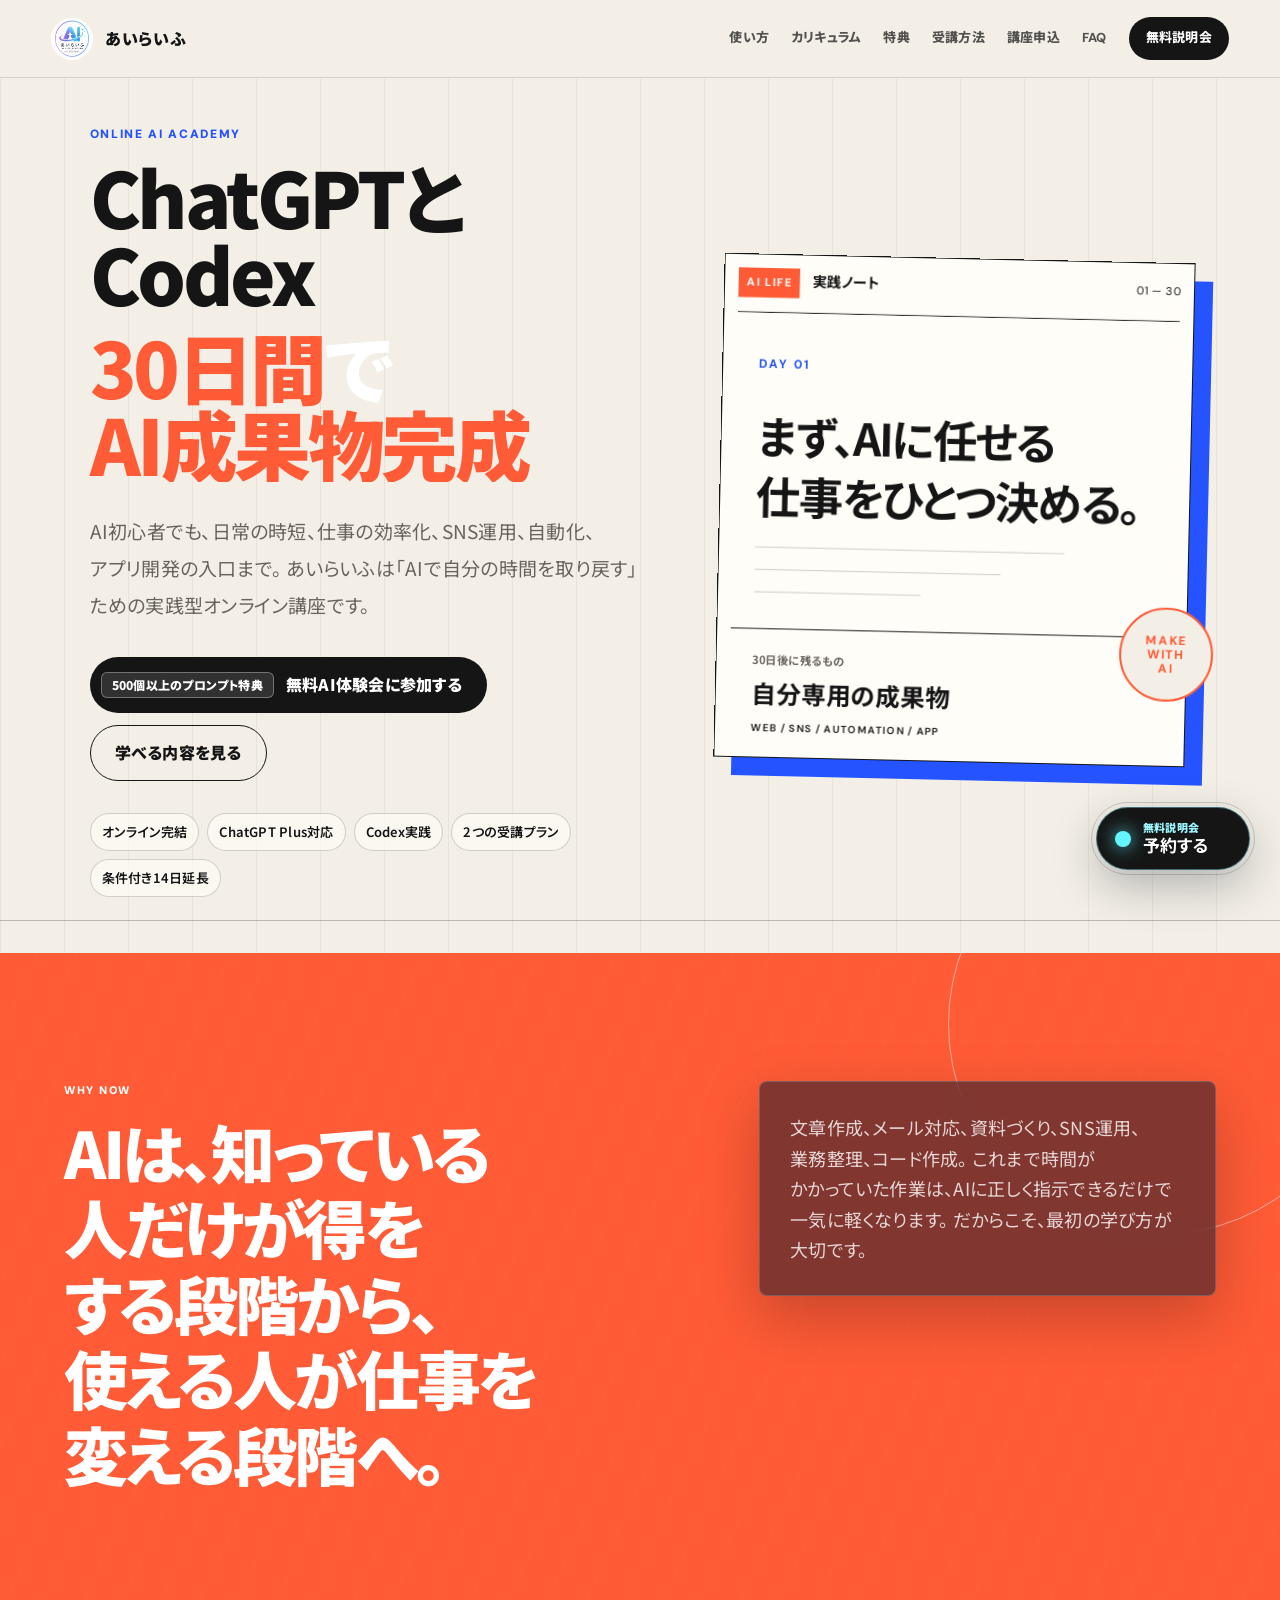
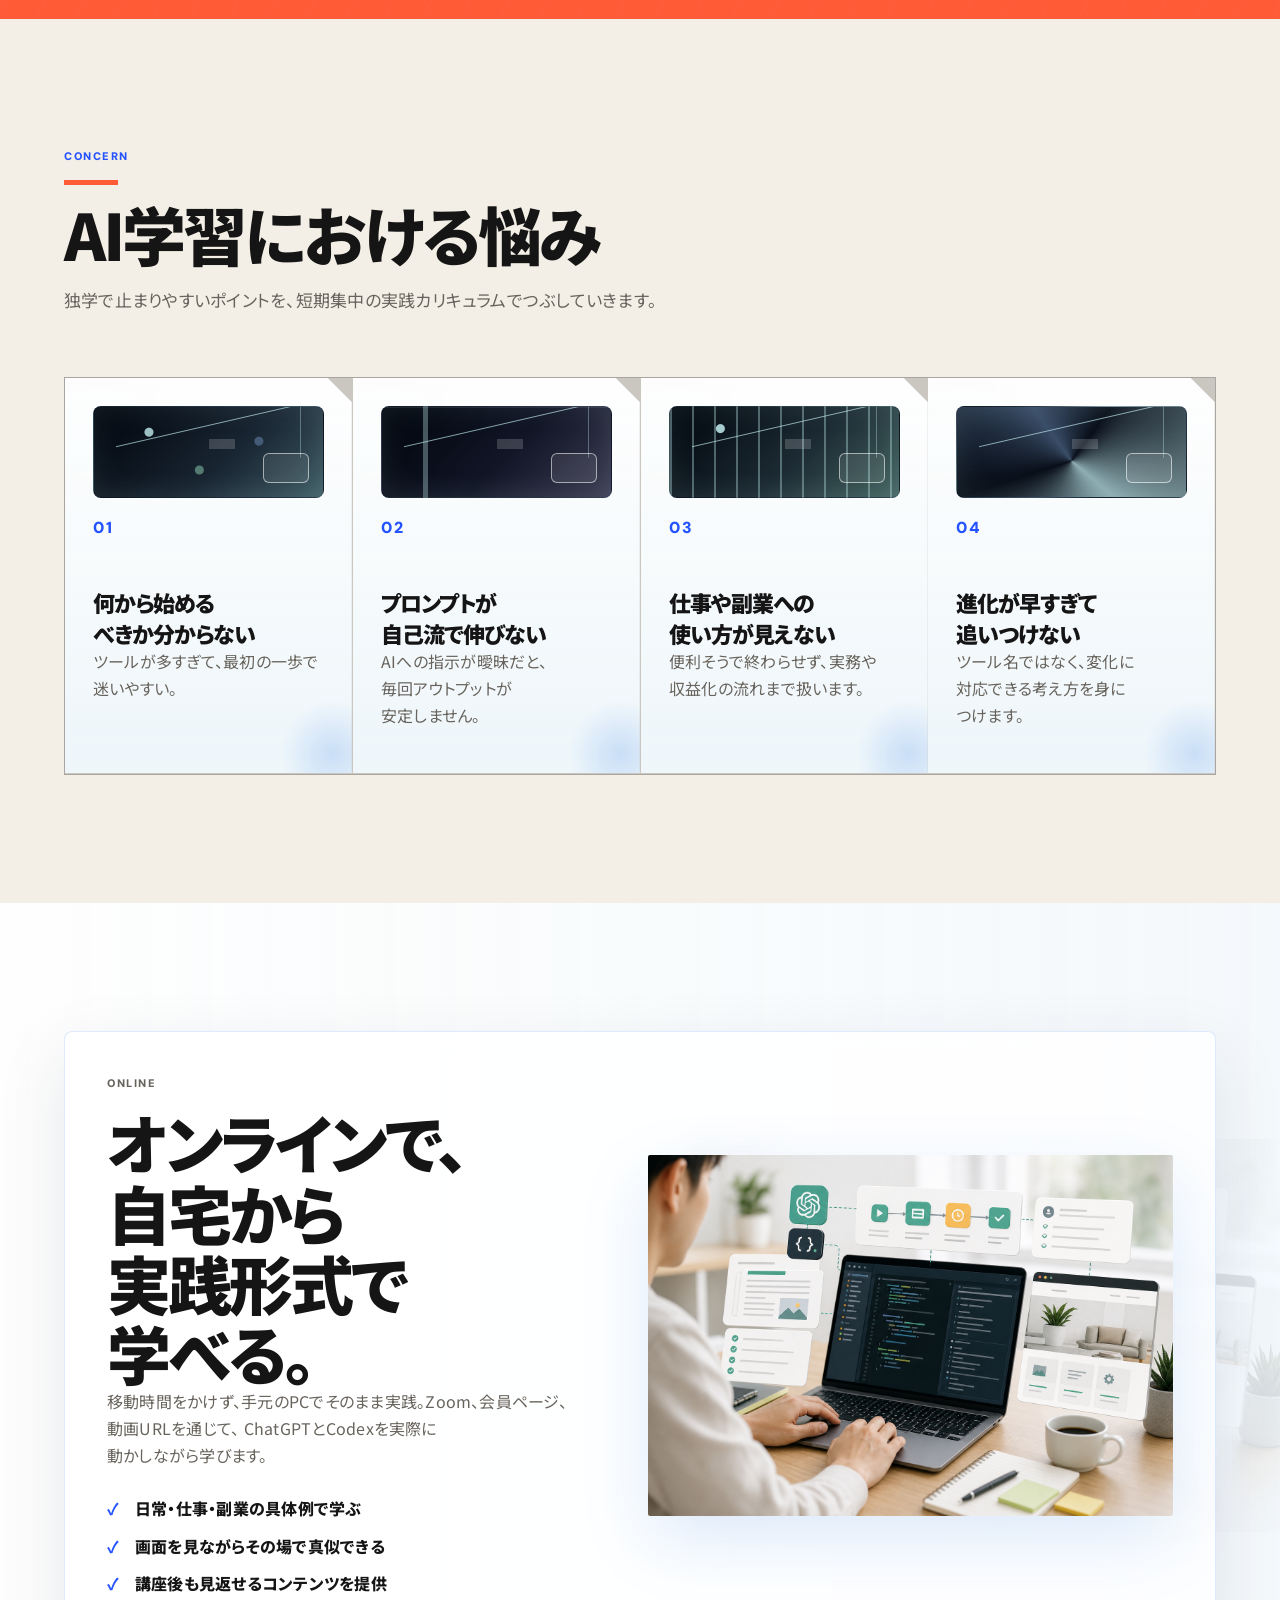
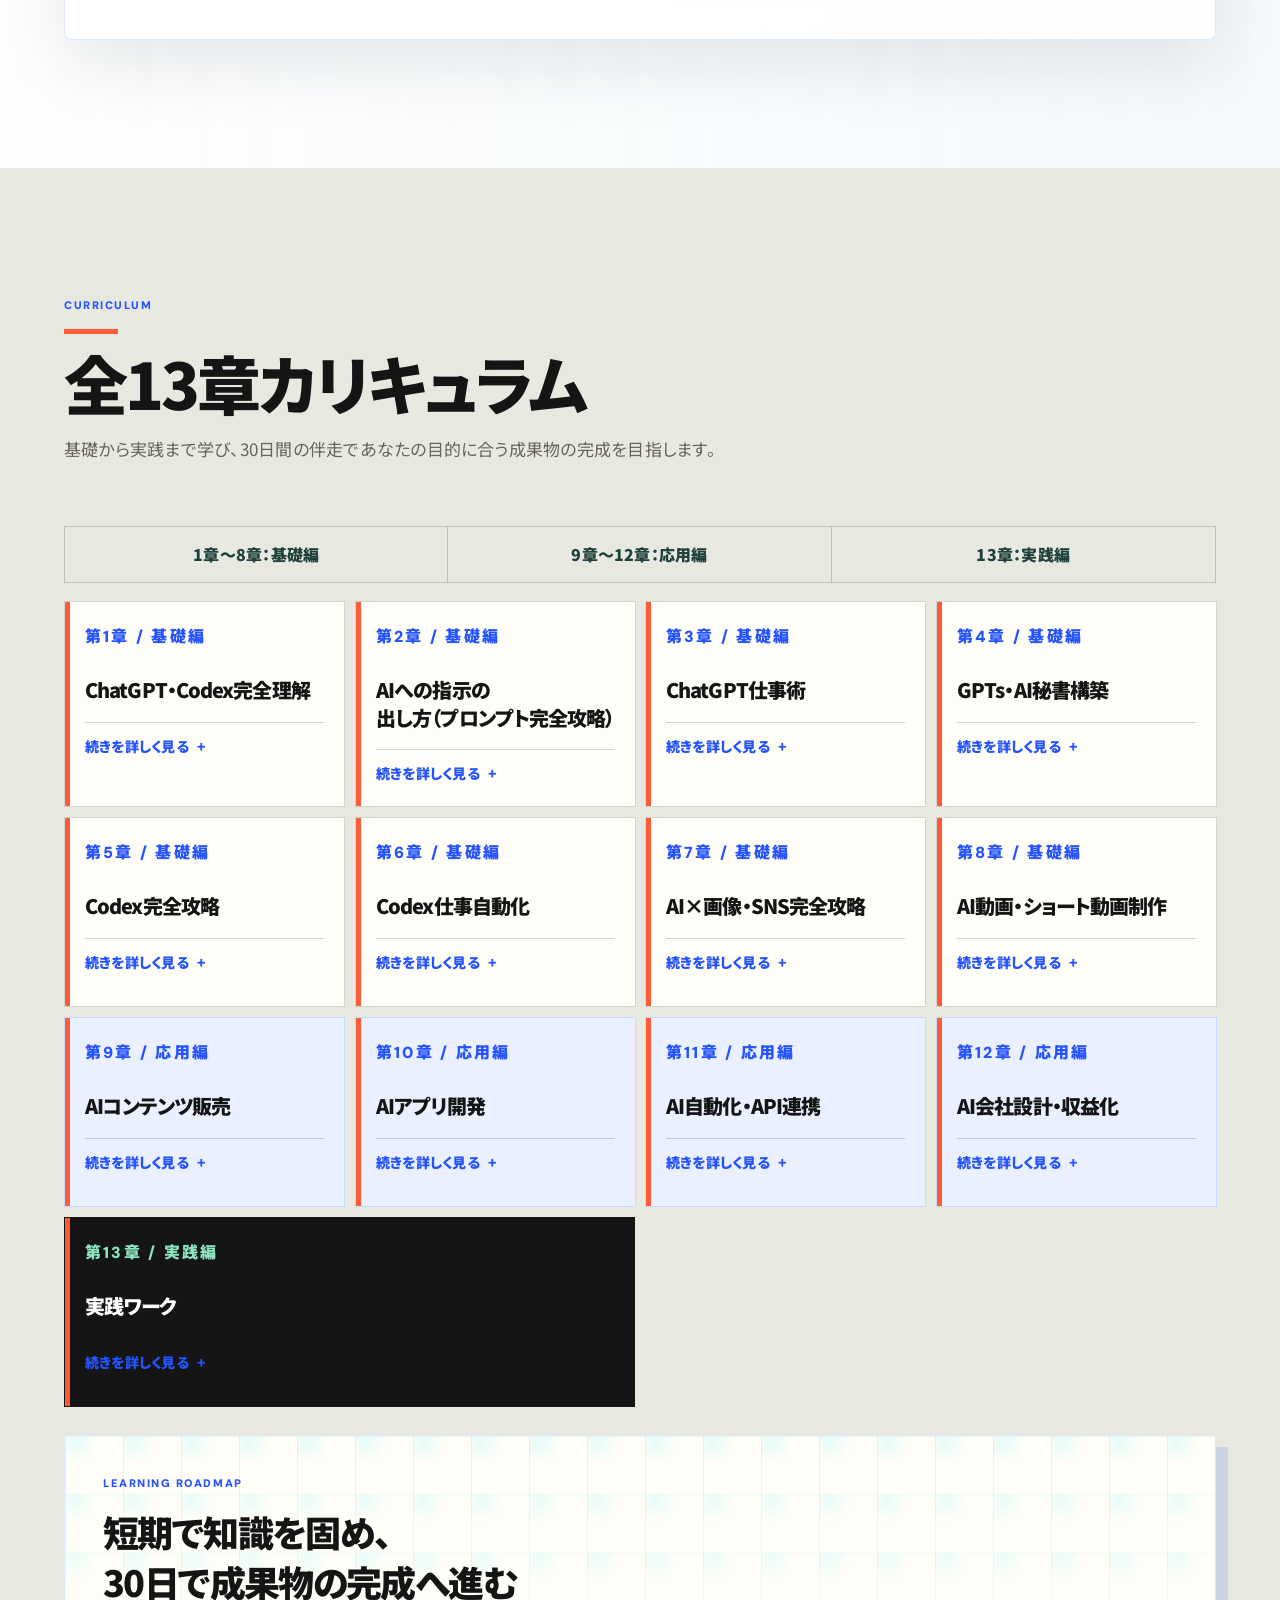
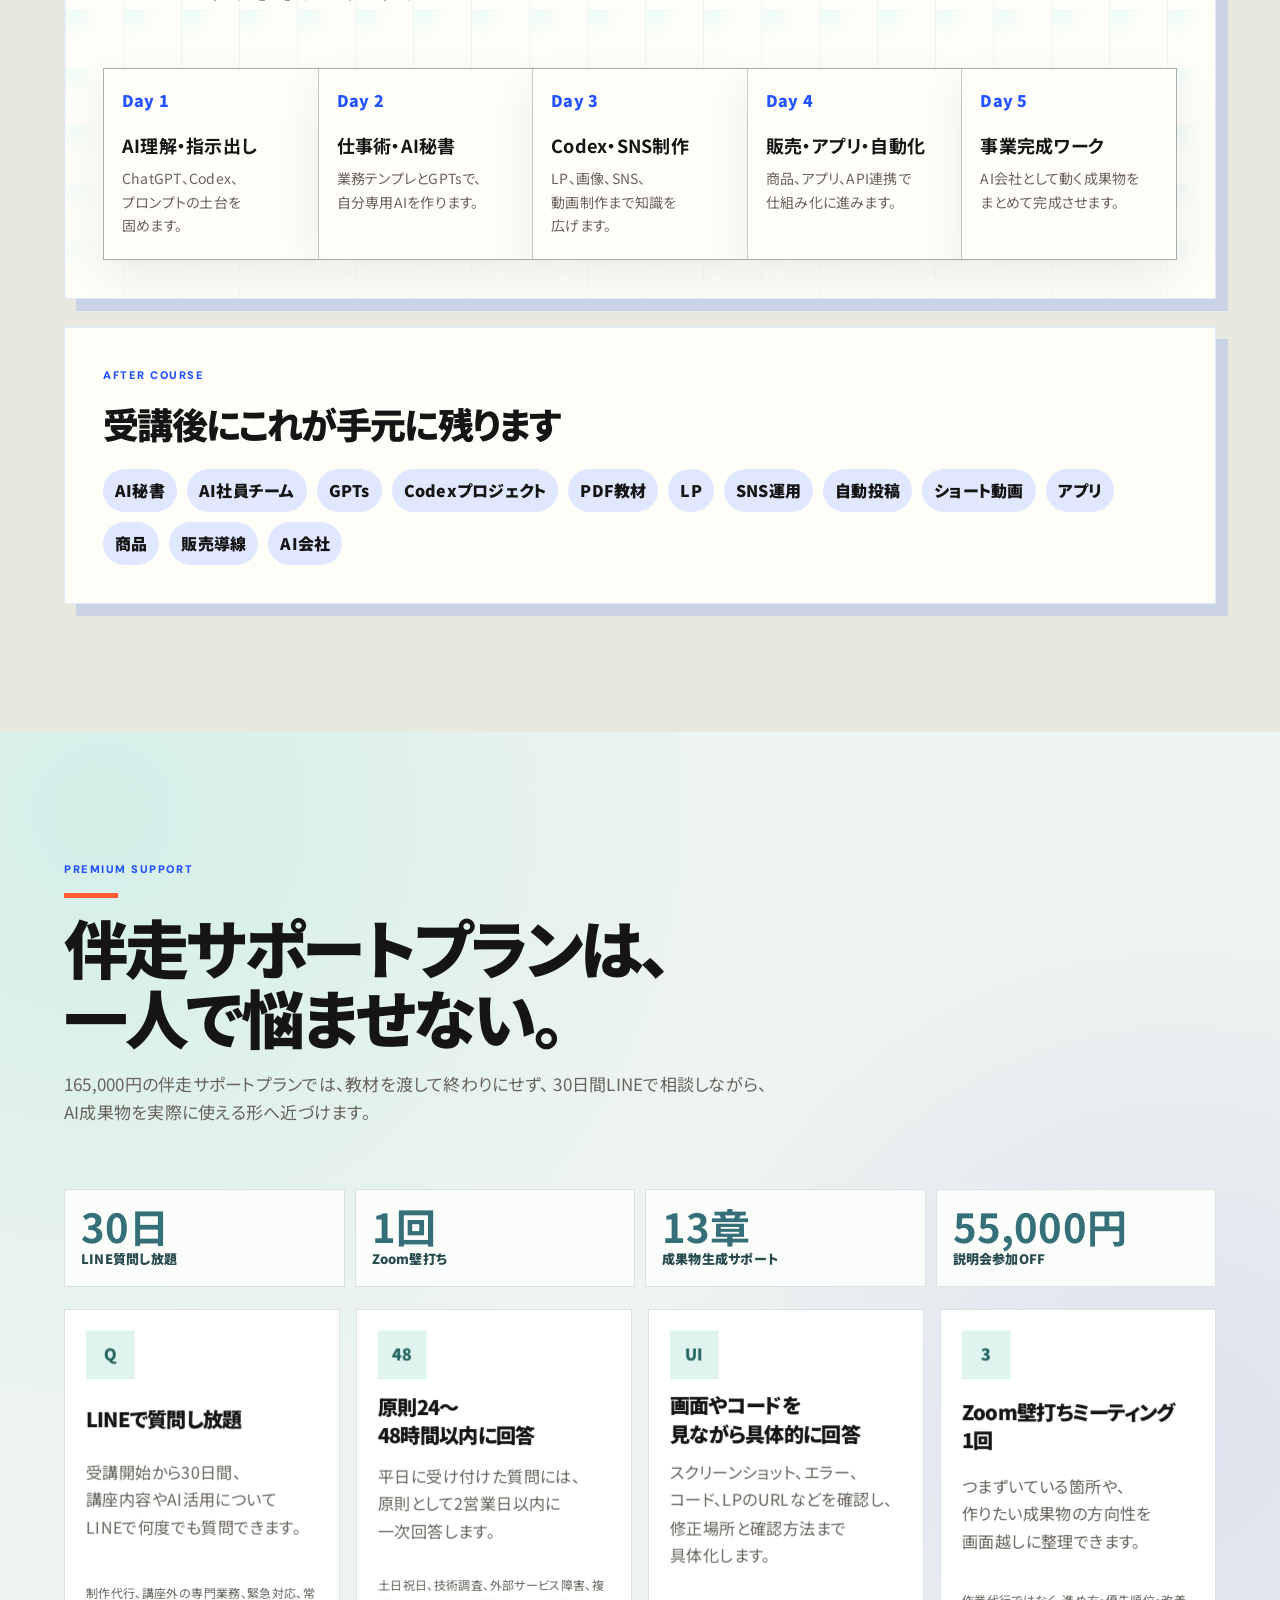
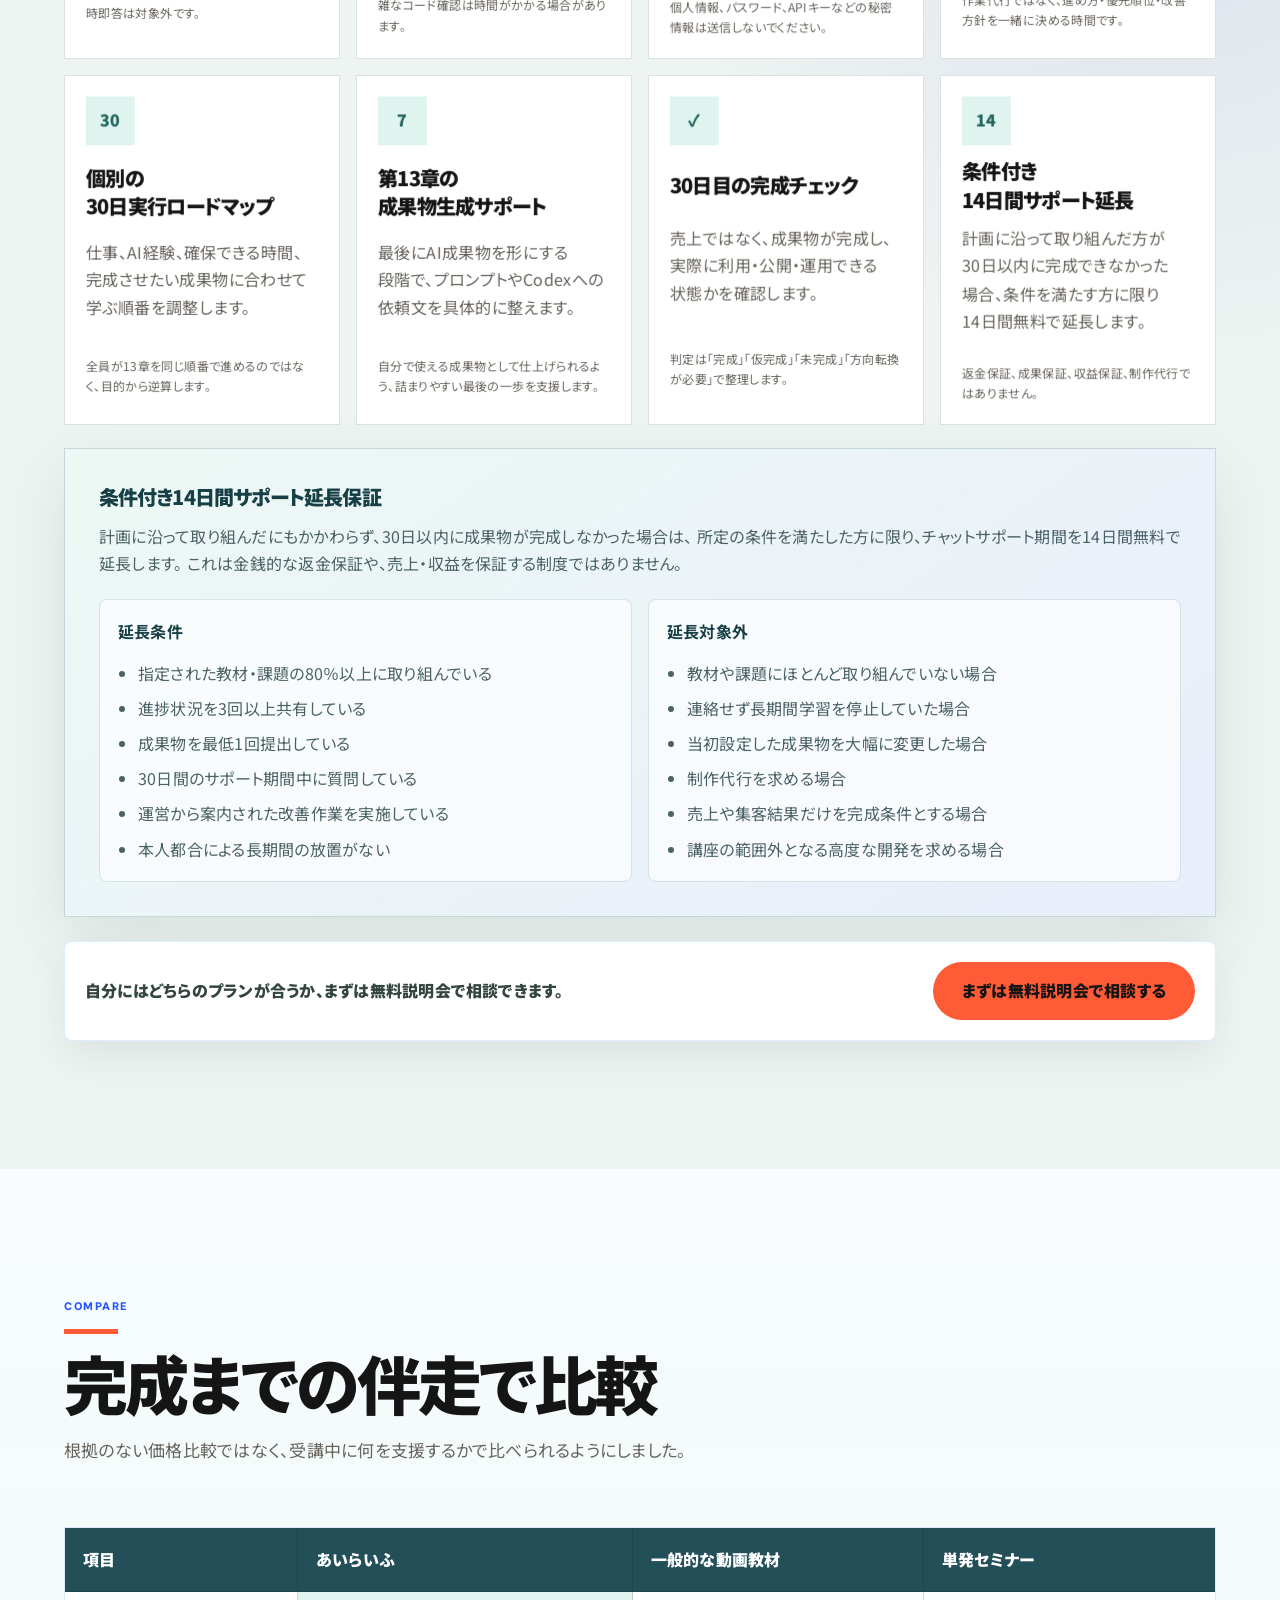
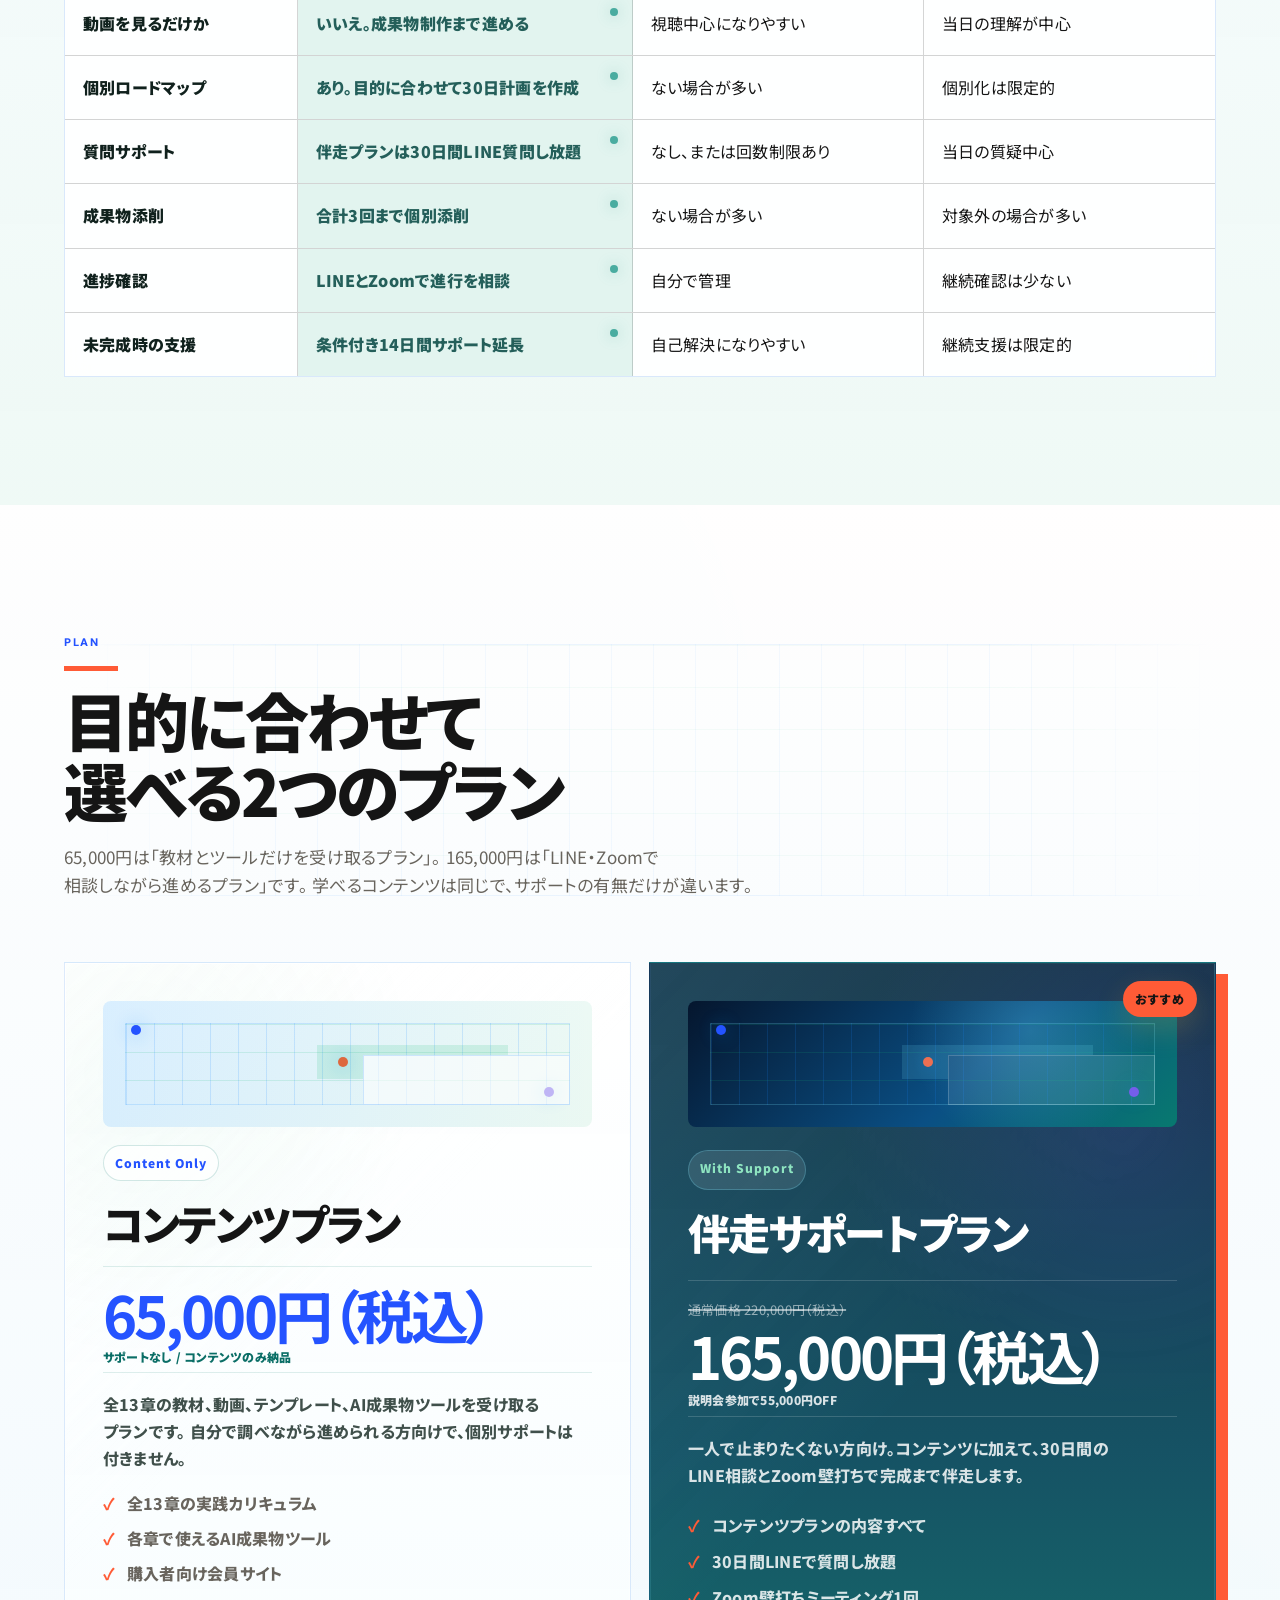
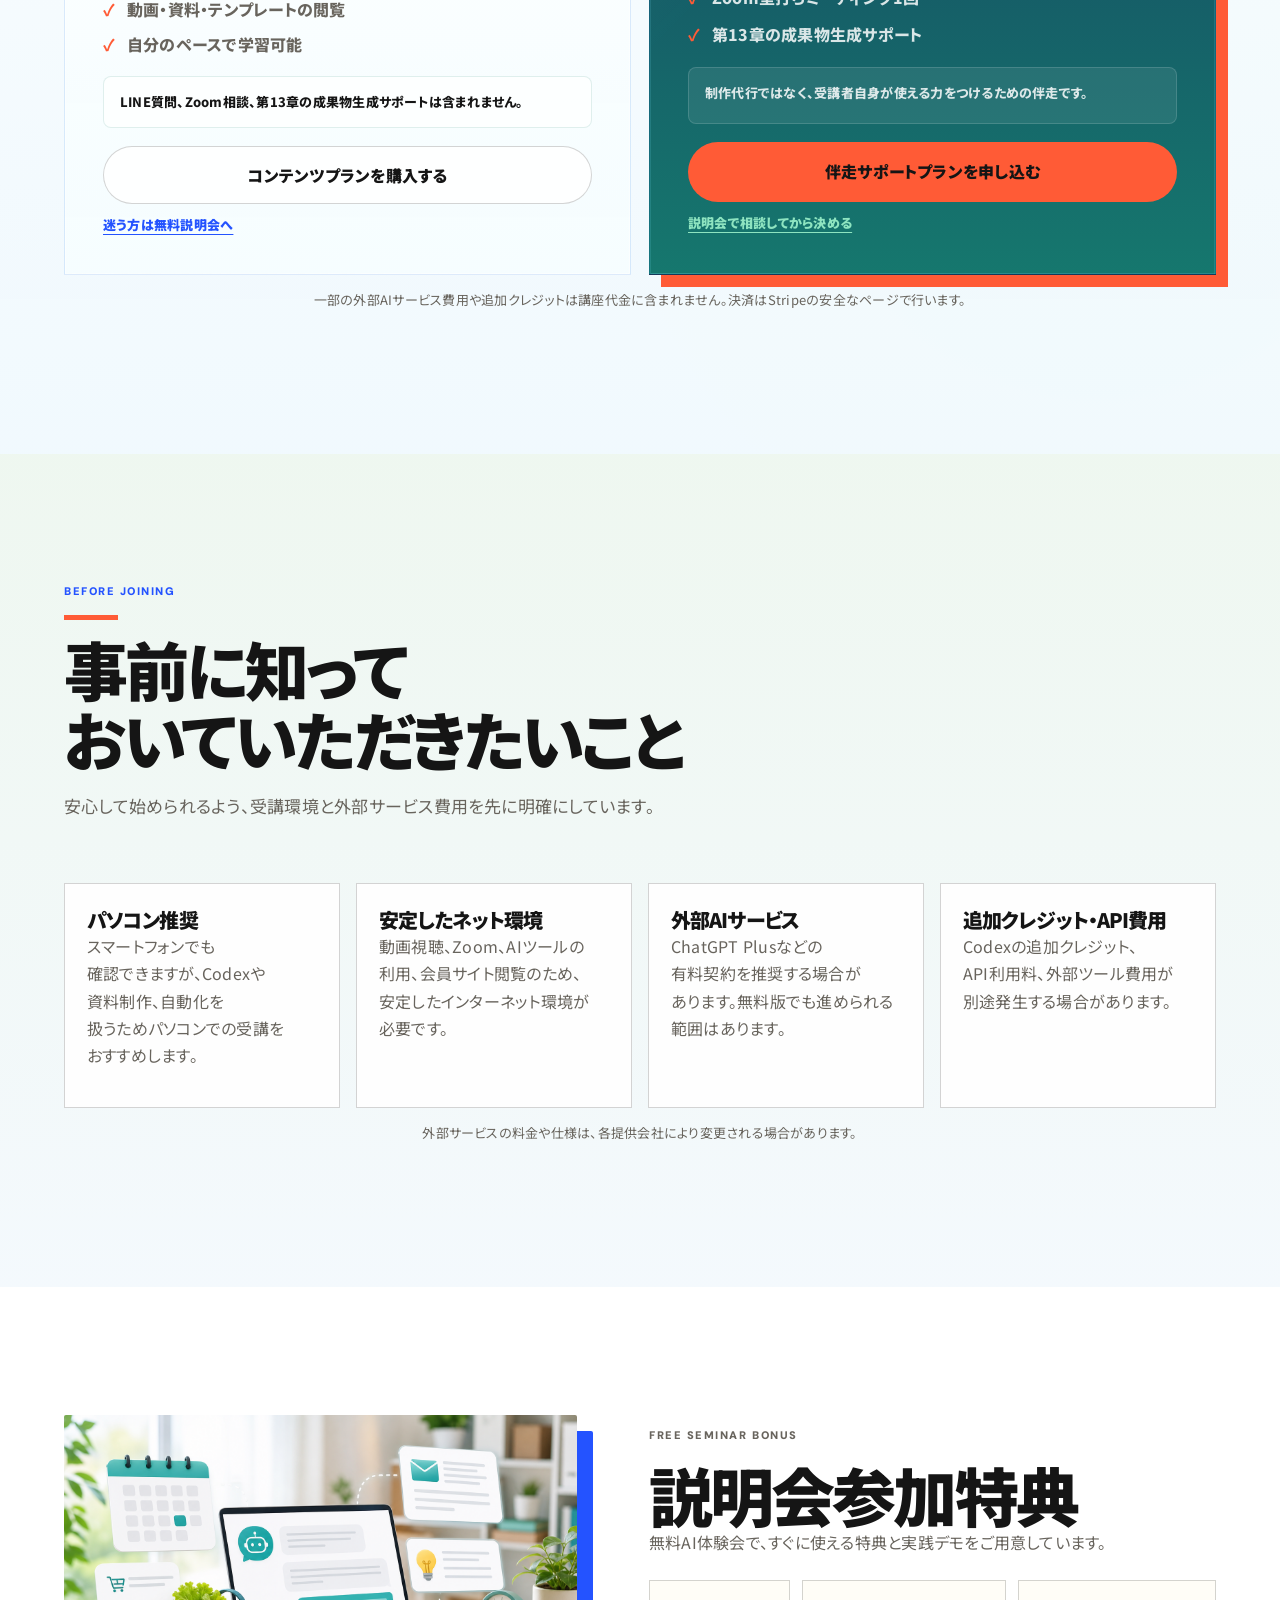
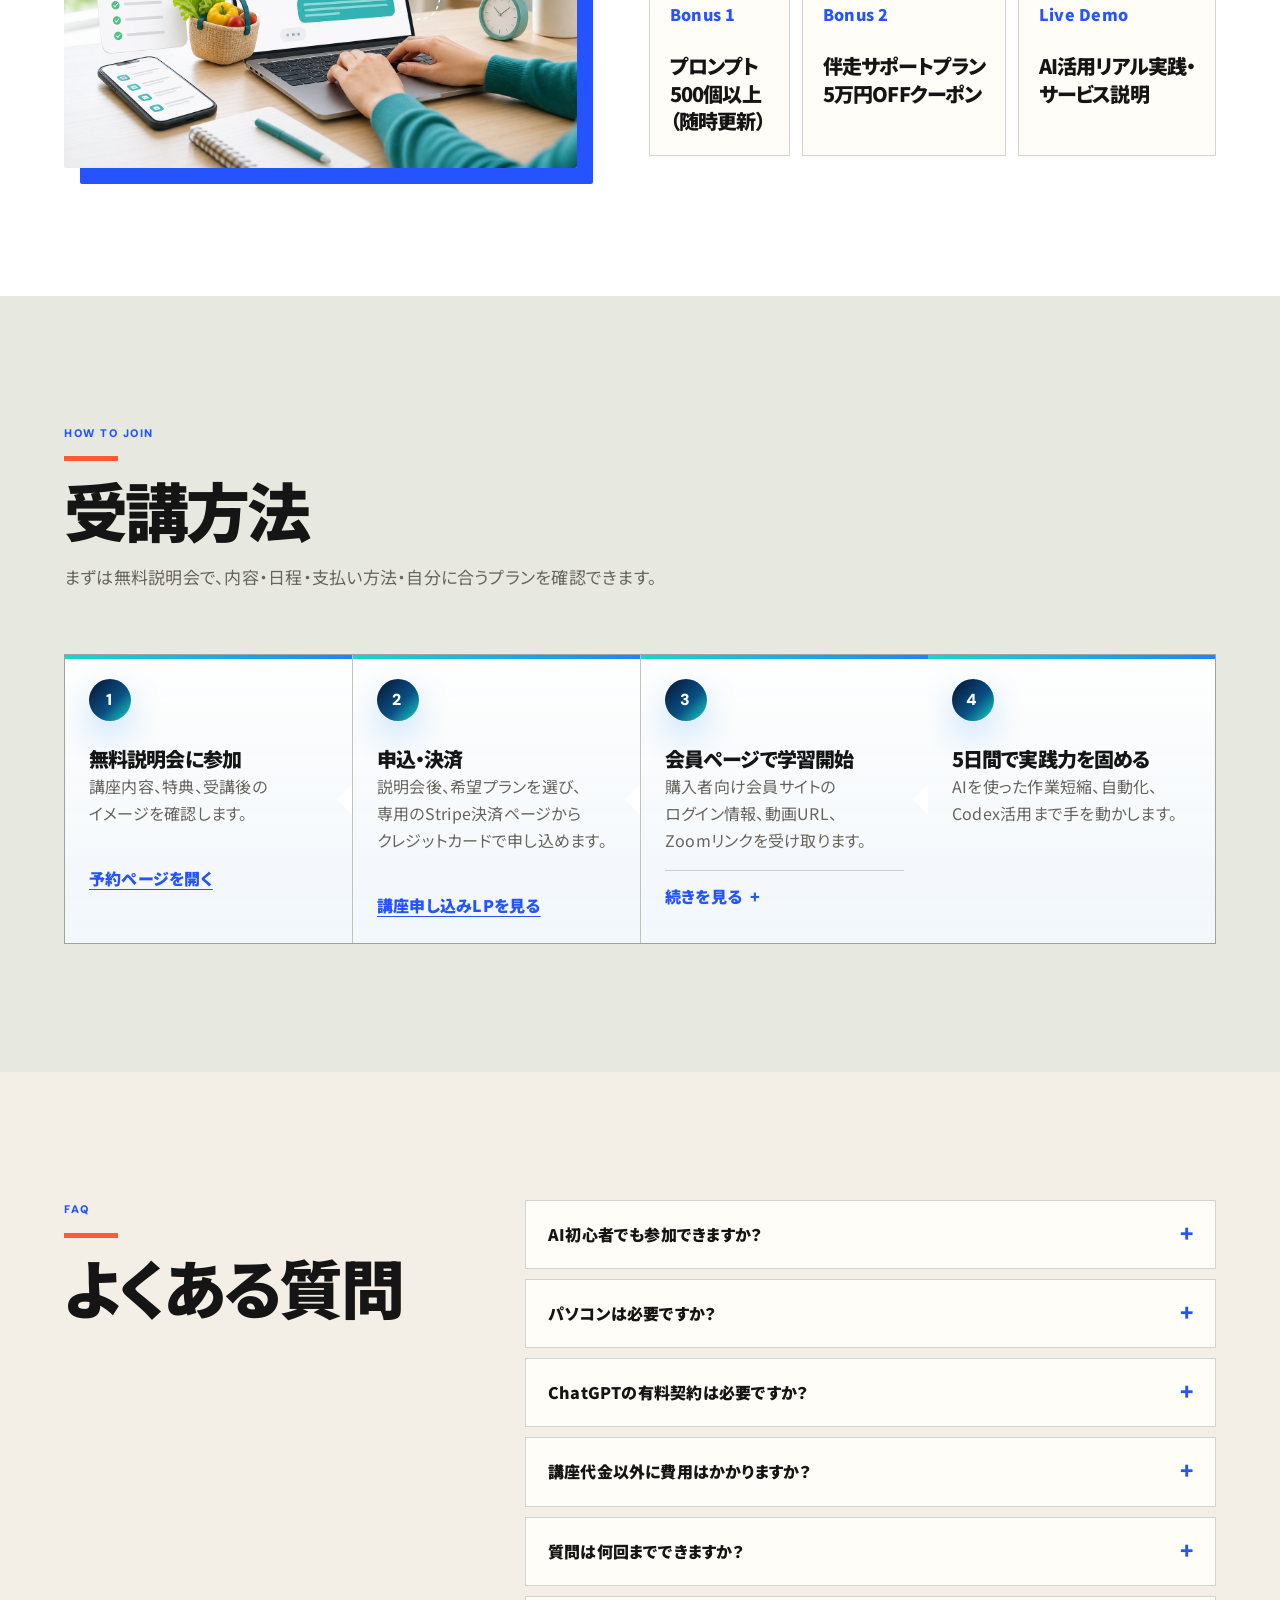
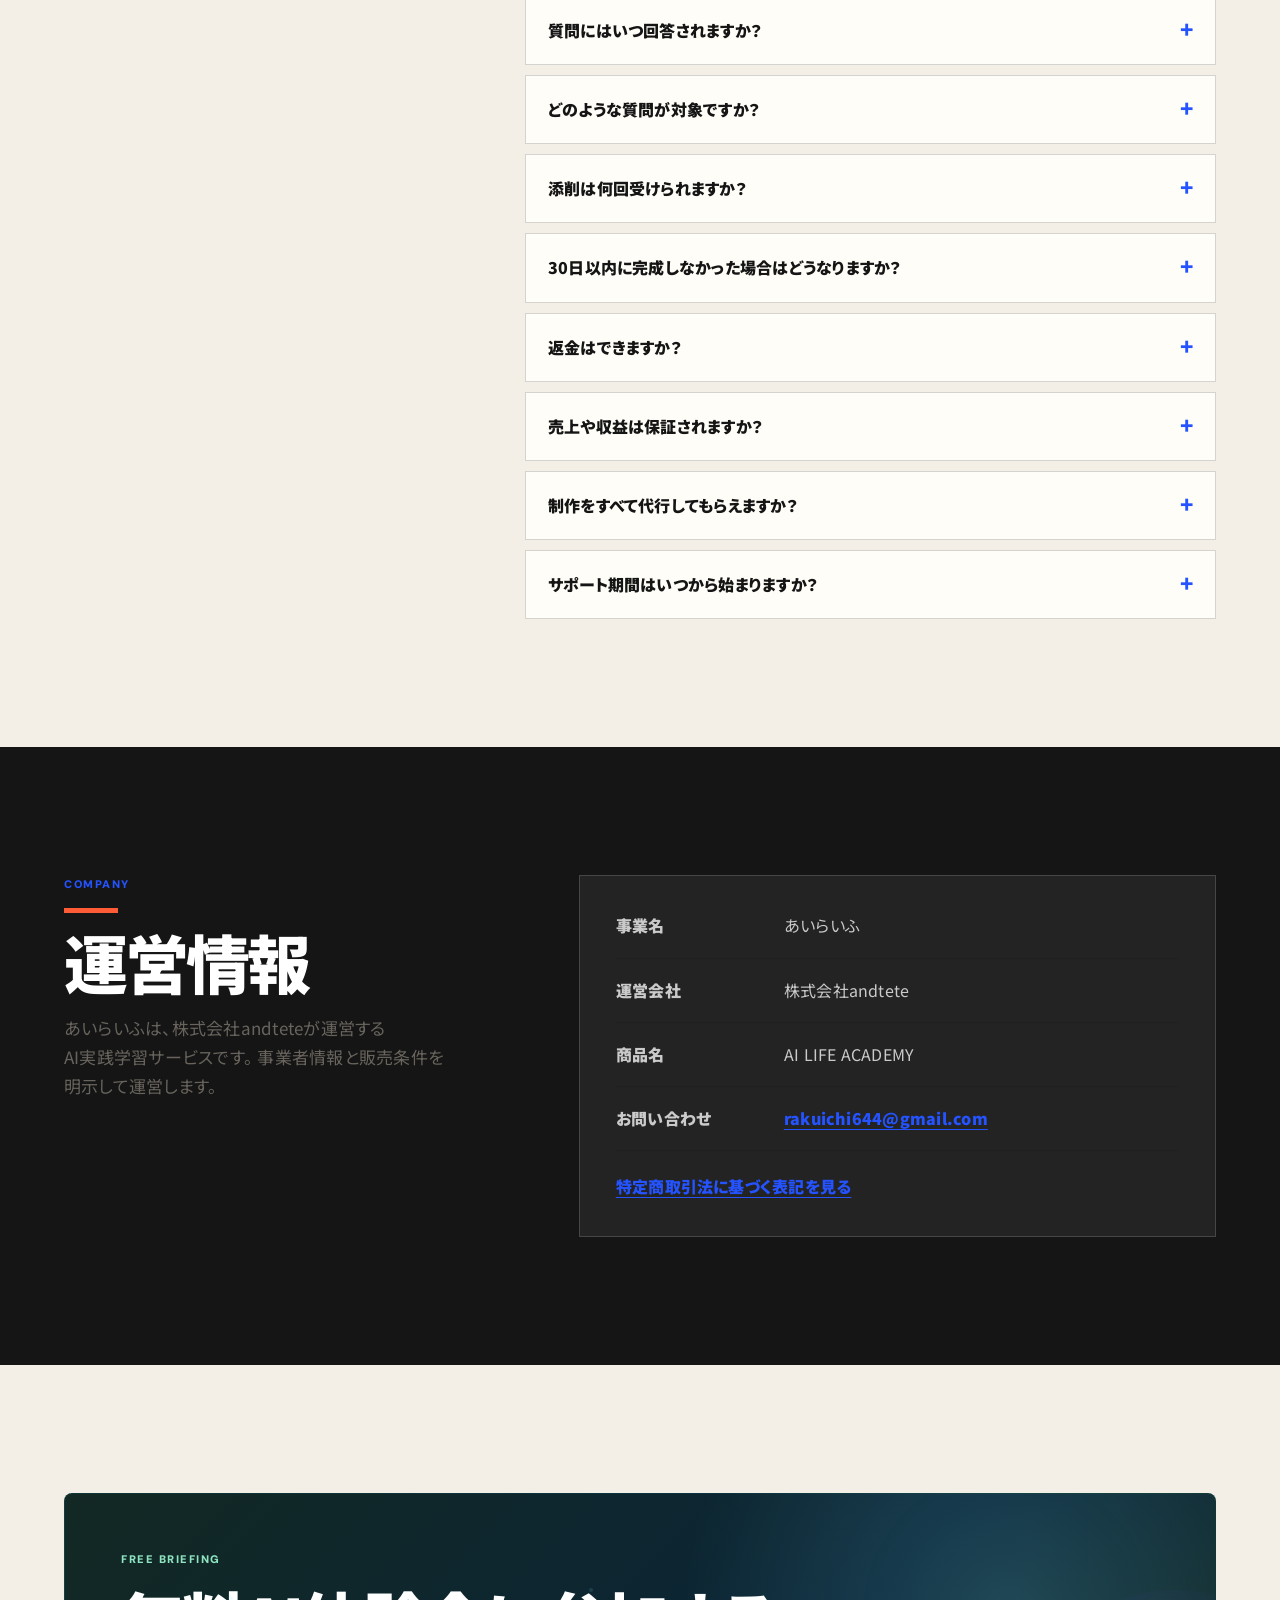
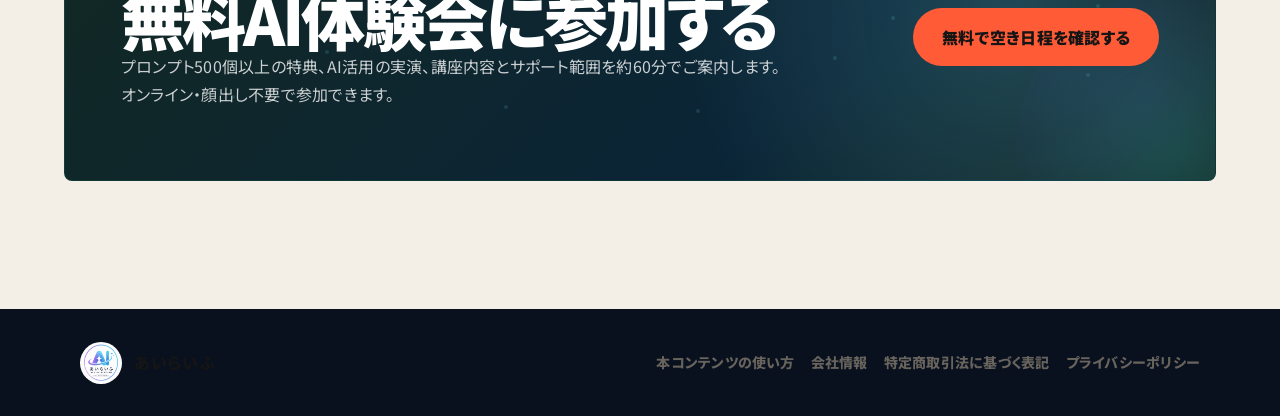
==== commit 519850b4: "Refine mobile cards support palette and comparison" ====
--- a/index.html
+++ b/index.html
@@ -16,7 +16,7 @@
     <meta property="og:type" content="website" />
     <meta property="og:image" content="assets/hero-ai-enterprise-bg.jpg" />
     <link rel="stylesheet" href="styles.css?v=20260801-two-plans" />
-    <link rel="stylesheet" href="atelier.css?v=20260825-mobile" />
+    <link rel="stylesheet" href="atelier.css?v=20260825-mobile-v2" />
   </head>
   <body>
     <header class="site-header" aria-label="サイトヘッダー">
@@ -773,6 +773,7 @@
             <h2 id="comparison-title">完成までの伴走で比較</h2>
             <p>根拠のない価格比較ではなく、受講中に何を支援するかで比べられるようにしました。</p>
           </div>
+          <p class="comparison-scroll-hint" aria-hidden="true">横にスライドして比較できます <span>→</span></p>
           <div class="comparison-table" role="table" aria-label="他社比較">
             <div class="row head" role="row">
               <div role="columnheader">項目</div>
--- a/atelier.css
+++ b/atelier.css
@@ -513,6 +513,64 @@
   .proof-main i { transform:scaleX(1) !important; }
 }
 
+/* Mobile layout refinement v2 — wider cards, swipeable collections, softer support palette. */
+.comparison-scroll-hint { display:none; }
+.support-section { background:radial-gradient(circle at 8% 4%,rgba(65,207,184,.15),transparent 28%),radial-gradient(circle at 92% 35%,rgba(91,91,214,.12),transparent 30%),#eef4f1; }
+.support-highlight span { border-color:rgba(28,79,87,.15); background:#fbfdfb; color:#294b50; }
+.support-highlight b { color:#356f78; }
+.support-grid article { border-color:rgba(28,79,87,.16); background:#fff; }
+.support-grid i { background:#dff4ef; color:#23645f; }
+.support-note { border:1px solid rgba(38,103,99,.2); background:linear-gradient(145deg,#edf8f4,#e9eefb); color:#183c43; box-shadow:0 24px 65px rgba(38,76,83,.11); }
+.support-note h3,.support-note h4 { color:#173f46; }
+.support-note p,.support-note li { color:#4b6265; }
+.support-conditions section { border-color:rgba(38,103,99,.16); background:rgba(255,255,255,.66); }
+.comparison-table .head { background:#234f59; }
+.comparison-table .row:not(.head)>div:nth-child(2) { background:#e2f4ef; color:#245f5a; }
+.comparison-table .row:not(.head)>div:nth-child(2)::before { background:#4aaca0; box-shadow:0 0 14px rgba(74,172,160,.4); }
+
+@media (max-width:720px) {
+  .worry-grid { display:grid; grid-auto-flow:column; grid-auto-columns:minmax(278px,82vw); grid-template-columns:none; gap:12px; margin-right:-20px; padding-right:20px; overflow-x:auto; scroll-snap-type:x mandatory; scrollbar-width:thin; scrollbar-color:#81939b transparent; }
+  .worry-grid article { scroll-snap-align:start; padding:18px; }
+  .worry-visual { display:flex; align-items:flex-end; height:72px; padding:13px 15px; border:0; border-radius:12px; background:#e7f0ed !important; box-shadow:none; opacity:1; }
+  .worry-visual::before { position:static; border:0; color:#285e65; font:800 11px/1 "DM Sans",sans-serif; letter-spacing:.14em; transform:none; }
+  .worry-start .worry-visual::before { content:"START / FIRST STEP"; }
+  .worry-prompt .worry-visual::before { content:"PROMPT / CLARITY"; }
+  .worry-work .worry-visual::before { content:"WORK / OUTPUT"; }
+  .worry-future .worry-visual::before { content:"UPDATE / ADAPT"; }
+  .worry-visual::after { top:14px; right:15px; bottom:auto; width:58px; height:28px; border:0; border-bottom:3px solid #5b5bd6; border-radius:0; background:repeating-linear-gradient(90deg,#8fcac1 0 5px,transparent 5px 10px); box-shadow:none; }
+
+  .online-section { padding-right:12px; padding-left:12px; background:#f4f8f6; }
+  .online-section .section-inner { width:100%; }
+  .online-section .split-layout { width:100%; padding:28px 22px 22px; border-color:rgba(40,94,101,.16); border-radius:16px; background:#fff; box-shadow:0 18px 46px rgba(34,73,79,.1); }
+  .online-section h2 { max-width:none; font-size:clamp(30px,8.2vw,35px); line-height:1.24; letter-spacing:-.05em; }
+  .online-section .headline-line { display:inline; }
+  .online-section .headline-line::after { content:" "; }
+  .online-section p { font-size:14px; line-height:1.85; }
+  .online-section .image-panel { width:100%; max-width:none; height:176px; margin:8px 0 0; box-shadow:none; }
+  .online-section .image-panel img { height:176px; opacity:.82; }
+
+  .support-highlight { grid-template-columns:repeat(2,minmax(0,1fr)); gap:9px; }
+  .support-highlight span { min-height:96px; padding:15px 13px; border-radius:12px; }
+  .support-highlight b { font-size:27px; }
+  .support-grid { display:grid; grid-auto-flow:column; grid-auto-columns:minmax(282px,84vw); grid-template-columns:none; gap:12px; margin-right:-20px; padding:2px 20px 12px 0; overflow-x:auto; scroll-snap-type:x mandatory; scrollbar-width:thin; }
+  .support-grid article { min-height:310px; scroll-snap-align:start; border-radius:14px; }
+  .support-note { padding:24px 18px; border-radius:16px; }
+  .support-conditions { grid-template-columns:1fr; gap:10px; }
+  .support-conditions section { padding:17px 15px; border-radius:12px; }
+
+  .comparison-scroll-hint { display:flex; justify-content:space-between; margin:-12px 0 12px; color:#48676c; font-size:12px; font-weight:800; }
+  .comparison-scroll-hint span { color:#5b5bd6; font-size:18px; }
+  .comparison-table { display:block; width:100%; overflow-x:auto; border:1px solid rgba(35,79,89,.18); border-radius:14px; background:#fff; scroll-snap-type:x proximity; scrollbar-width:thin; scrollbar-color:#7f999d #edf3f2; }
+  .comparison-table .row { display:grid; grid-template-columns:142px 190px 180px 165px; min-width:677px; margin:0; border:0; border-bottom:1px solid rgba(35,79,89,.13); background:#fff; }
+  .comparison-table .row.head { display:grid; }
+  .comparison-table .row > div { min-height:72px; padding:14px 13px; border:0; border-right:1px solid rgba(35,79,89,.13); font-size:13px; line-height:1.55; }
+  .comparison-table .row.head > div { min-height:58px; color:#fff; font-weight:800; }
+  .comparison-table .row > div:first-child { position:sticky; left:0; z-index:2; display:flex; align-items:center; background:#eef4f1; color:#21474e; box-shadow:5px 0 10px rgba(27,64,69,.08); }
+  .comparison-table .row.head > div:first-child { background:#234f59; color:#fff; }
+  .comparison-table .row > div:nth-child(n+2)::before { display:none; }
+  .comparison-table .row:not(.head)>div:nth-child(2) { background:#e2f4ef; color:#245f5a; }
+}
+
 /* Mobile readability pass — 2026-08-25
    Keep the editorial character, but let copy lead and visuals support. */
 @media (max-width:720px) {
@@ -613,3 +671,18 @@
   .reason-band::before,
   .guarantee-band::before { animation:none !important; opacity:1 !important; }
 }
+
+/* Final cascade lock for the v2 mobile composition. */
+@media (max-width:720px) {
+  .worry-visual { height:72px; opacity:1; }
+  .online-section .split-layout { width:100%; padding:28px 22px 22px; gap:34px; }
+  .comparison-table { display:block; margin:0; overflow-x:auto; border:1px solid rgba(35,79,89,.18); border-radius:14px; }
+  .comparison-table .row { display:grid; grid-template-columns:142px 190px 180px 165px; min-width:677px; margin:0; border:0; border-bottom:1px solid rgba(35,79,89,.13); }
+  .comparison-table .row.head { display:grid; background:#234f59; }
+  .comparison-table .row > div { min-height:72px; padding:14px 13px; border:0; border-right:1px solid rgba(35,79,89,.13); font-size:13px; line-height:1.55; }
+  .comparison-table .row.head > div { min-height:58px; color:#fff; font-weight:800; }
+  .comparison-table .row > div:first-child { position:sticky; left:0; z-index:2; display:flex; align-items:center; background:#eef4f1; color:#21474e; box-shadow:5px 0 10px rgba(27,64,69,.08); }
+  .comparison-table .row.head > div:first-child { background:#234f59; color:#fff; }
+  .comparison-table .row > div:nth-child(n+2)::before { display:none; }
+  .comparison-table .row:not(.head)>div:nth-child(2) { background:#e2f4ef; color:#245f5a; }
+}
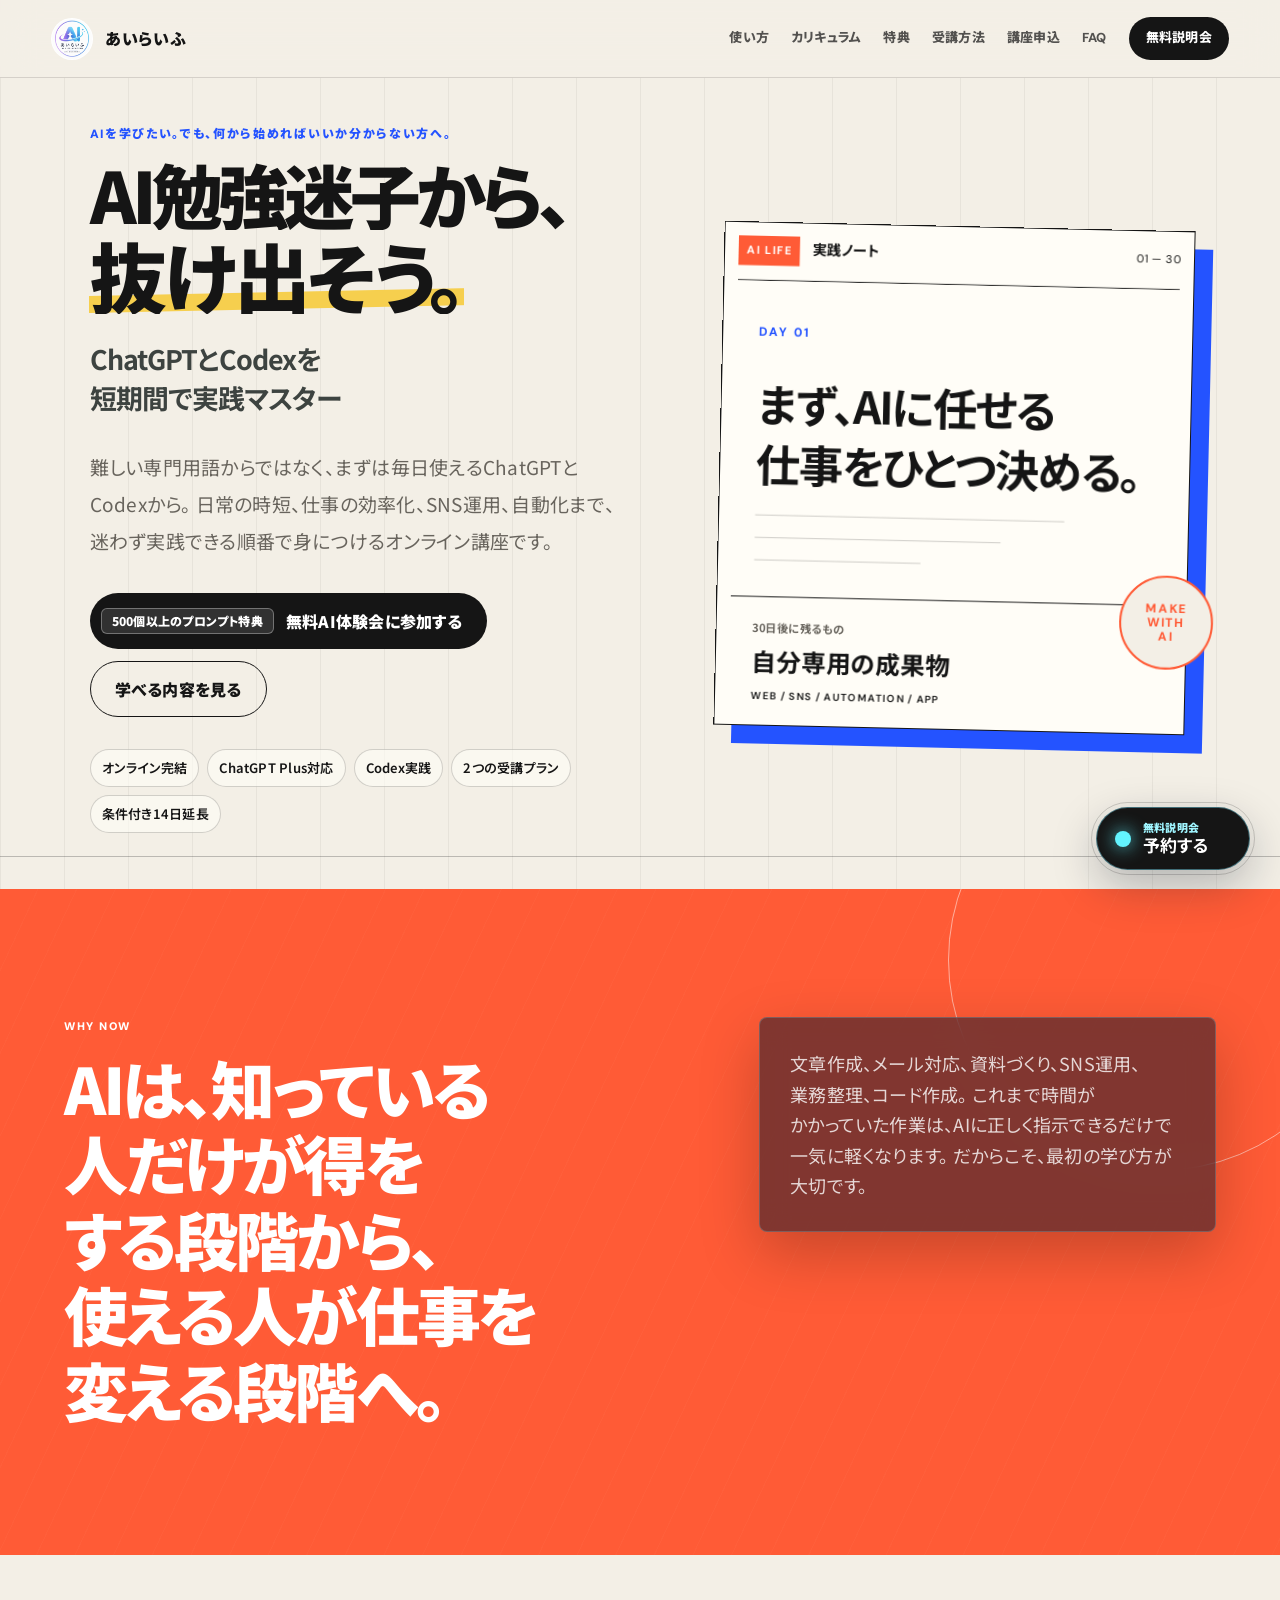
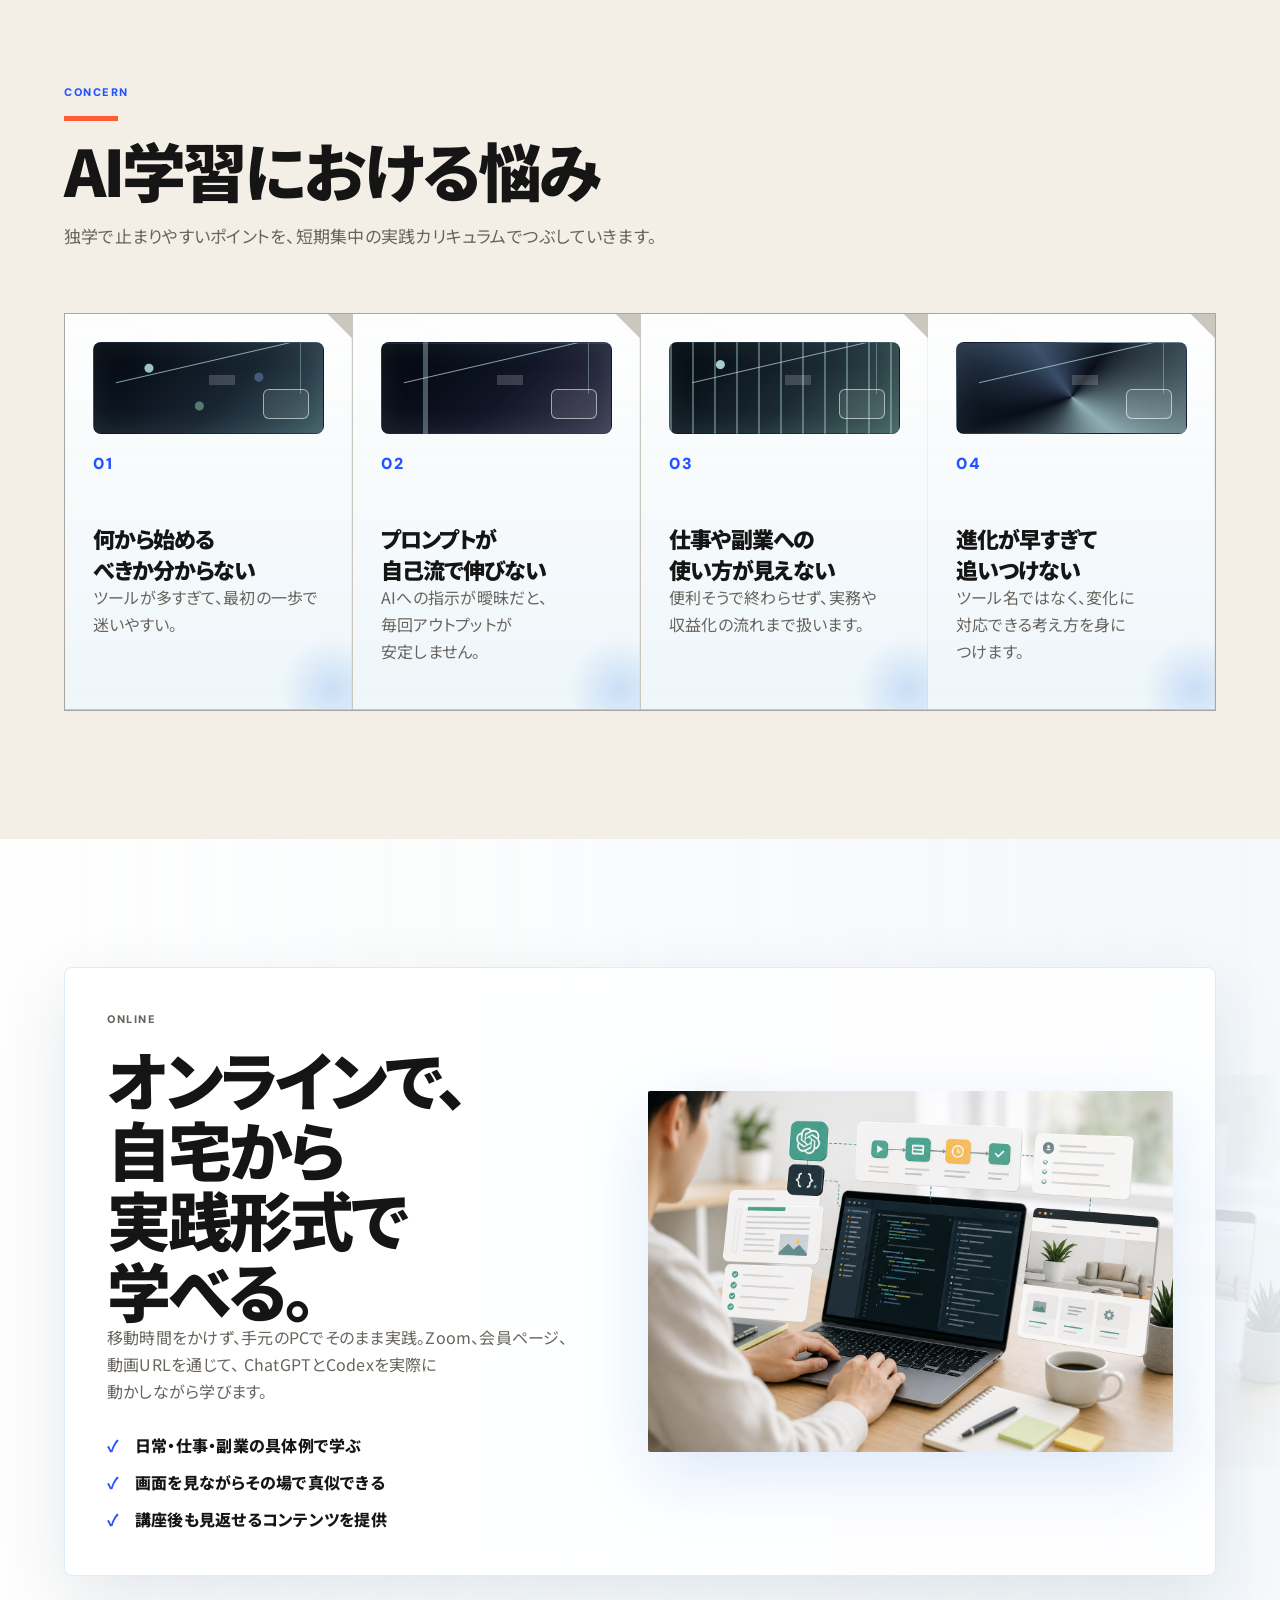
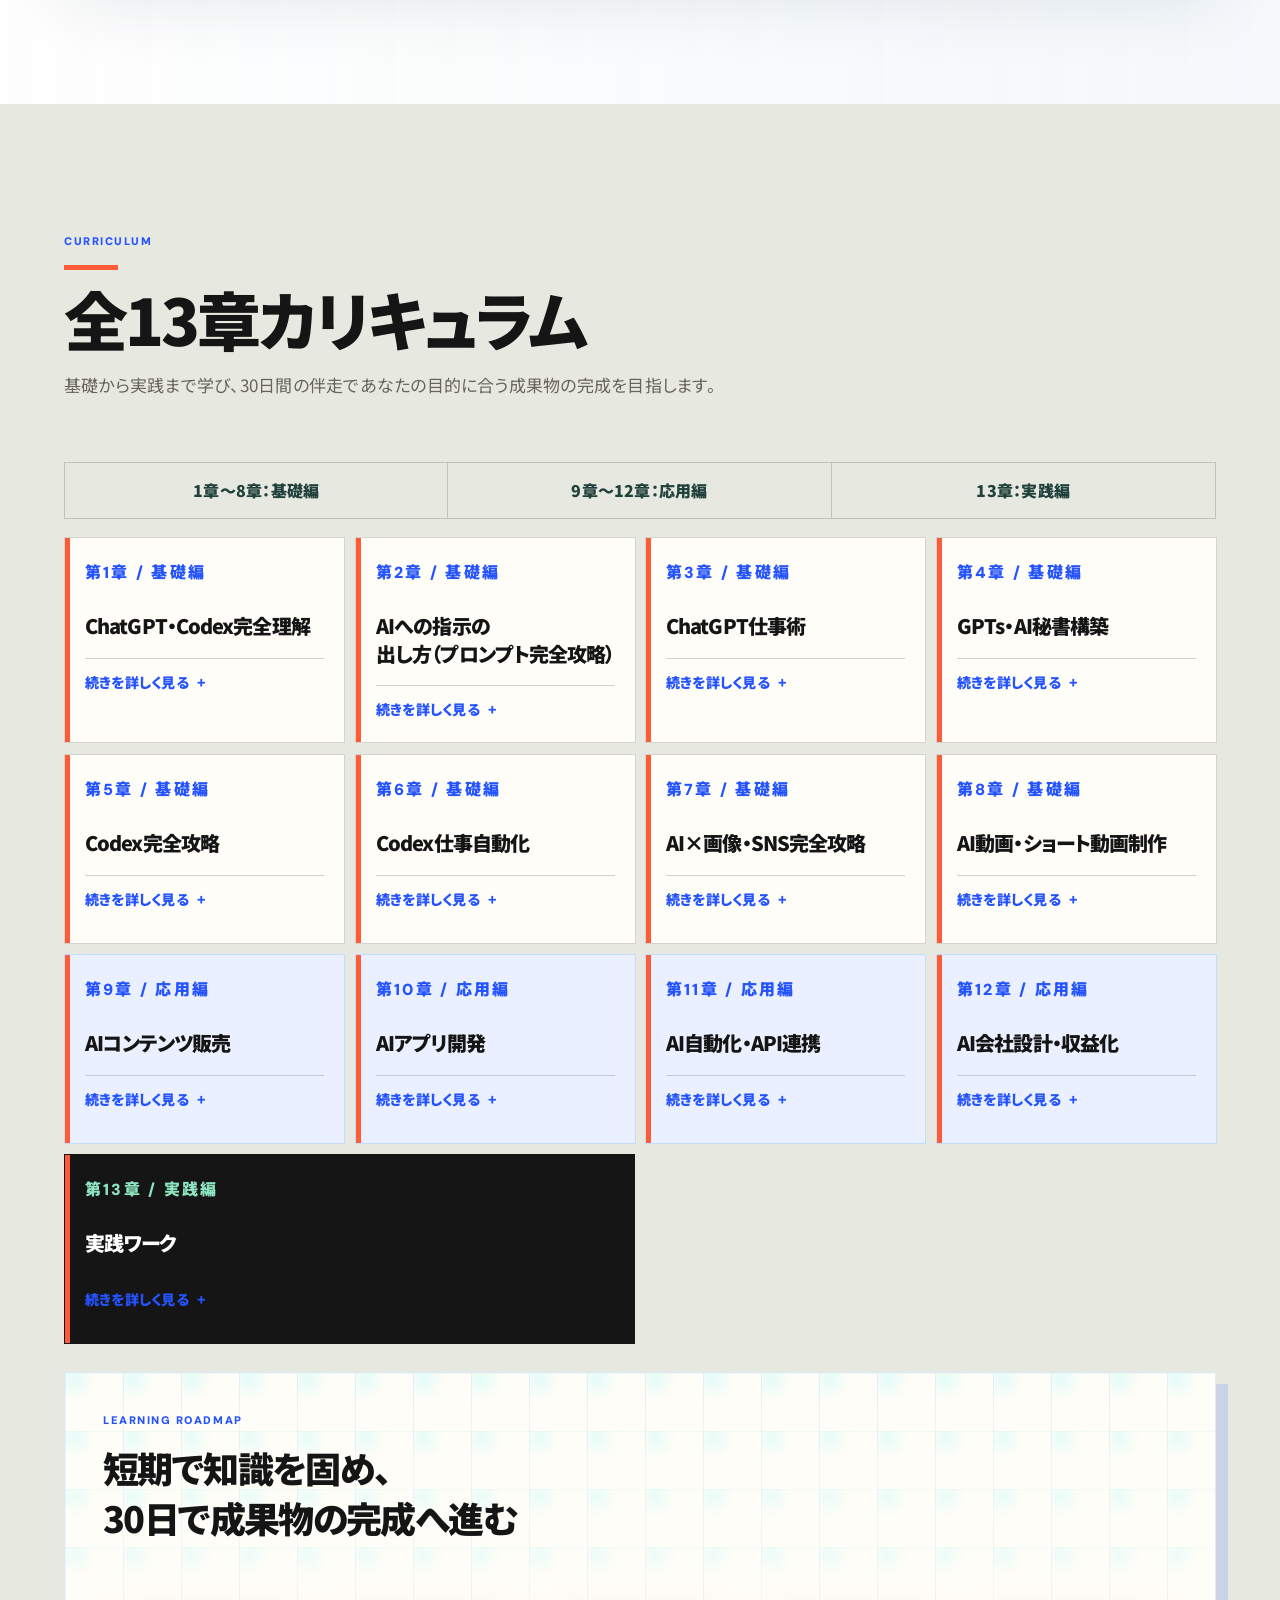
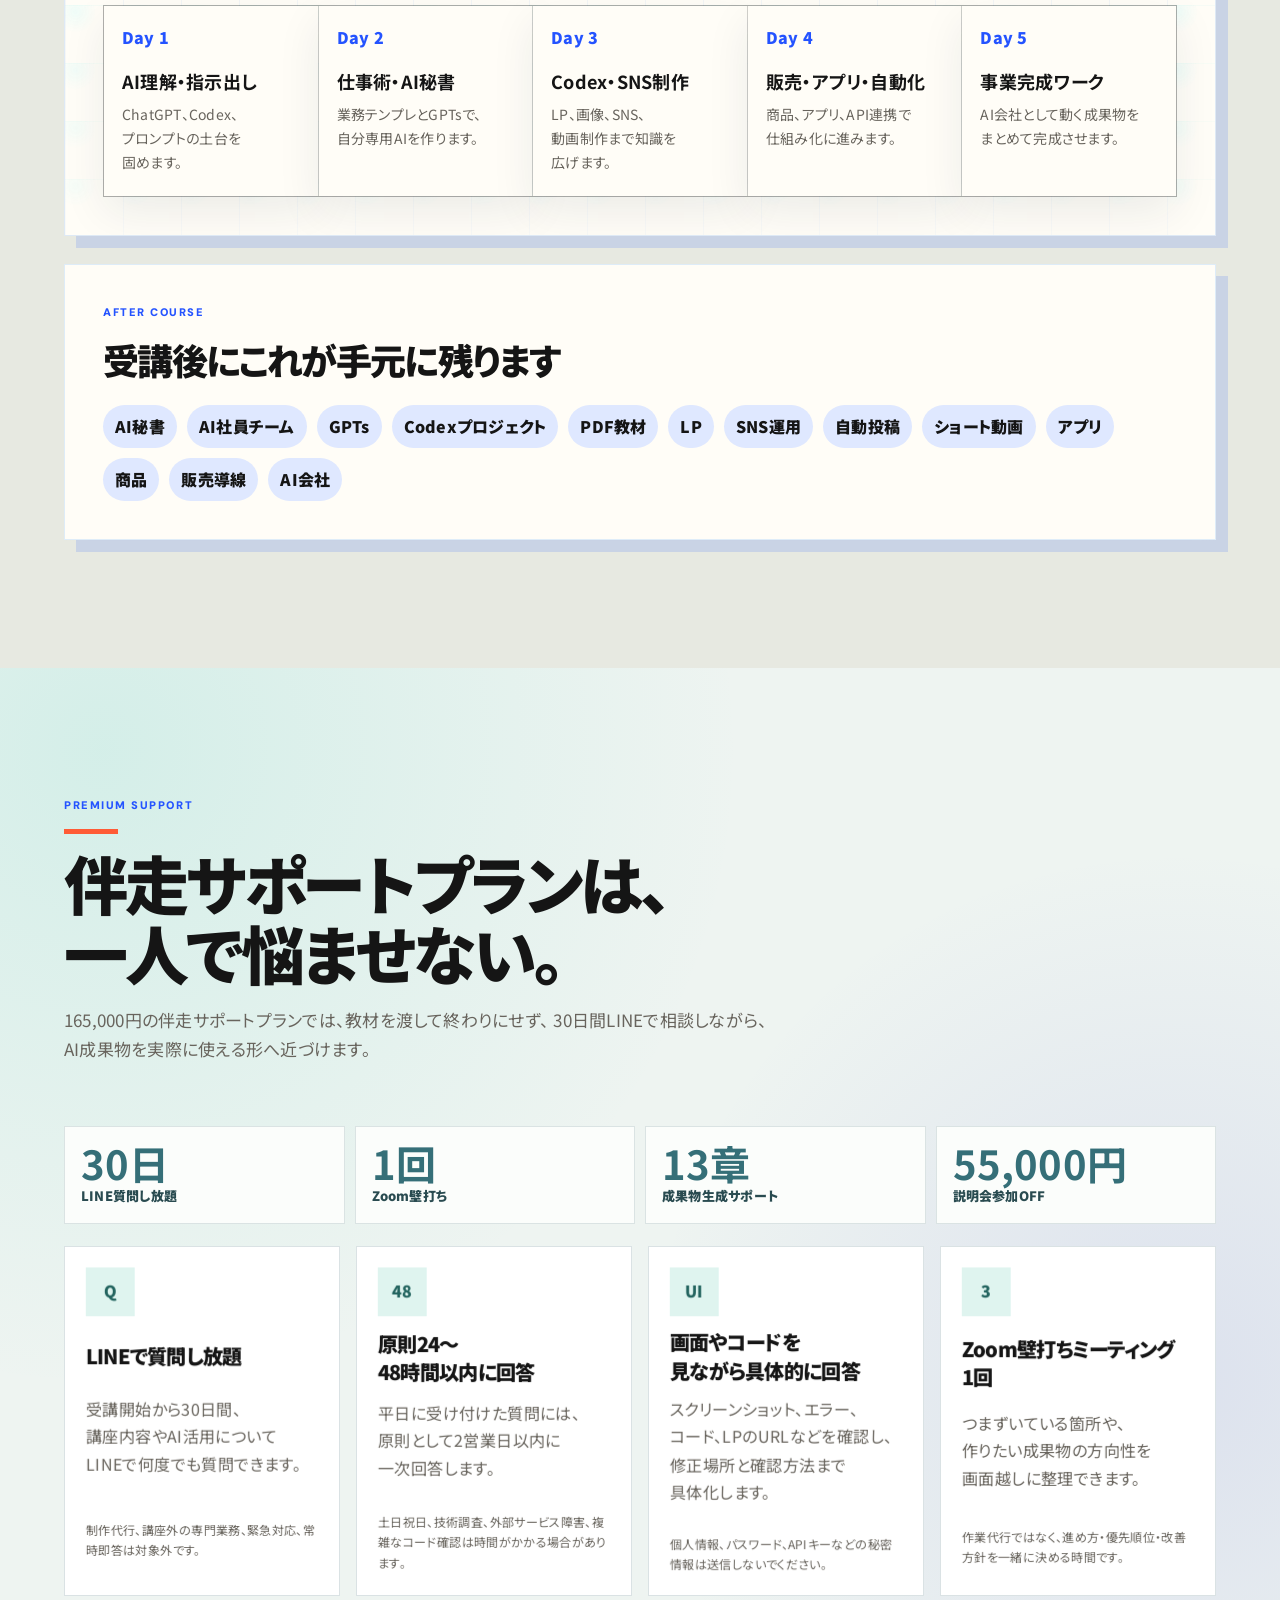
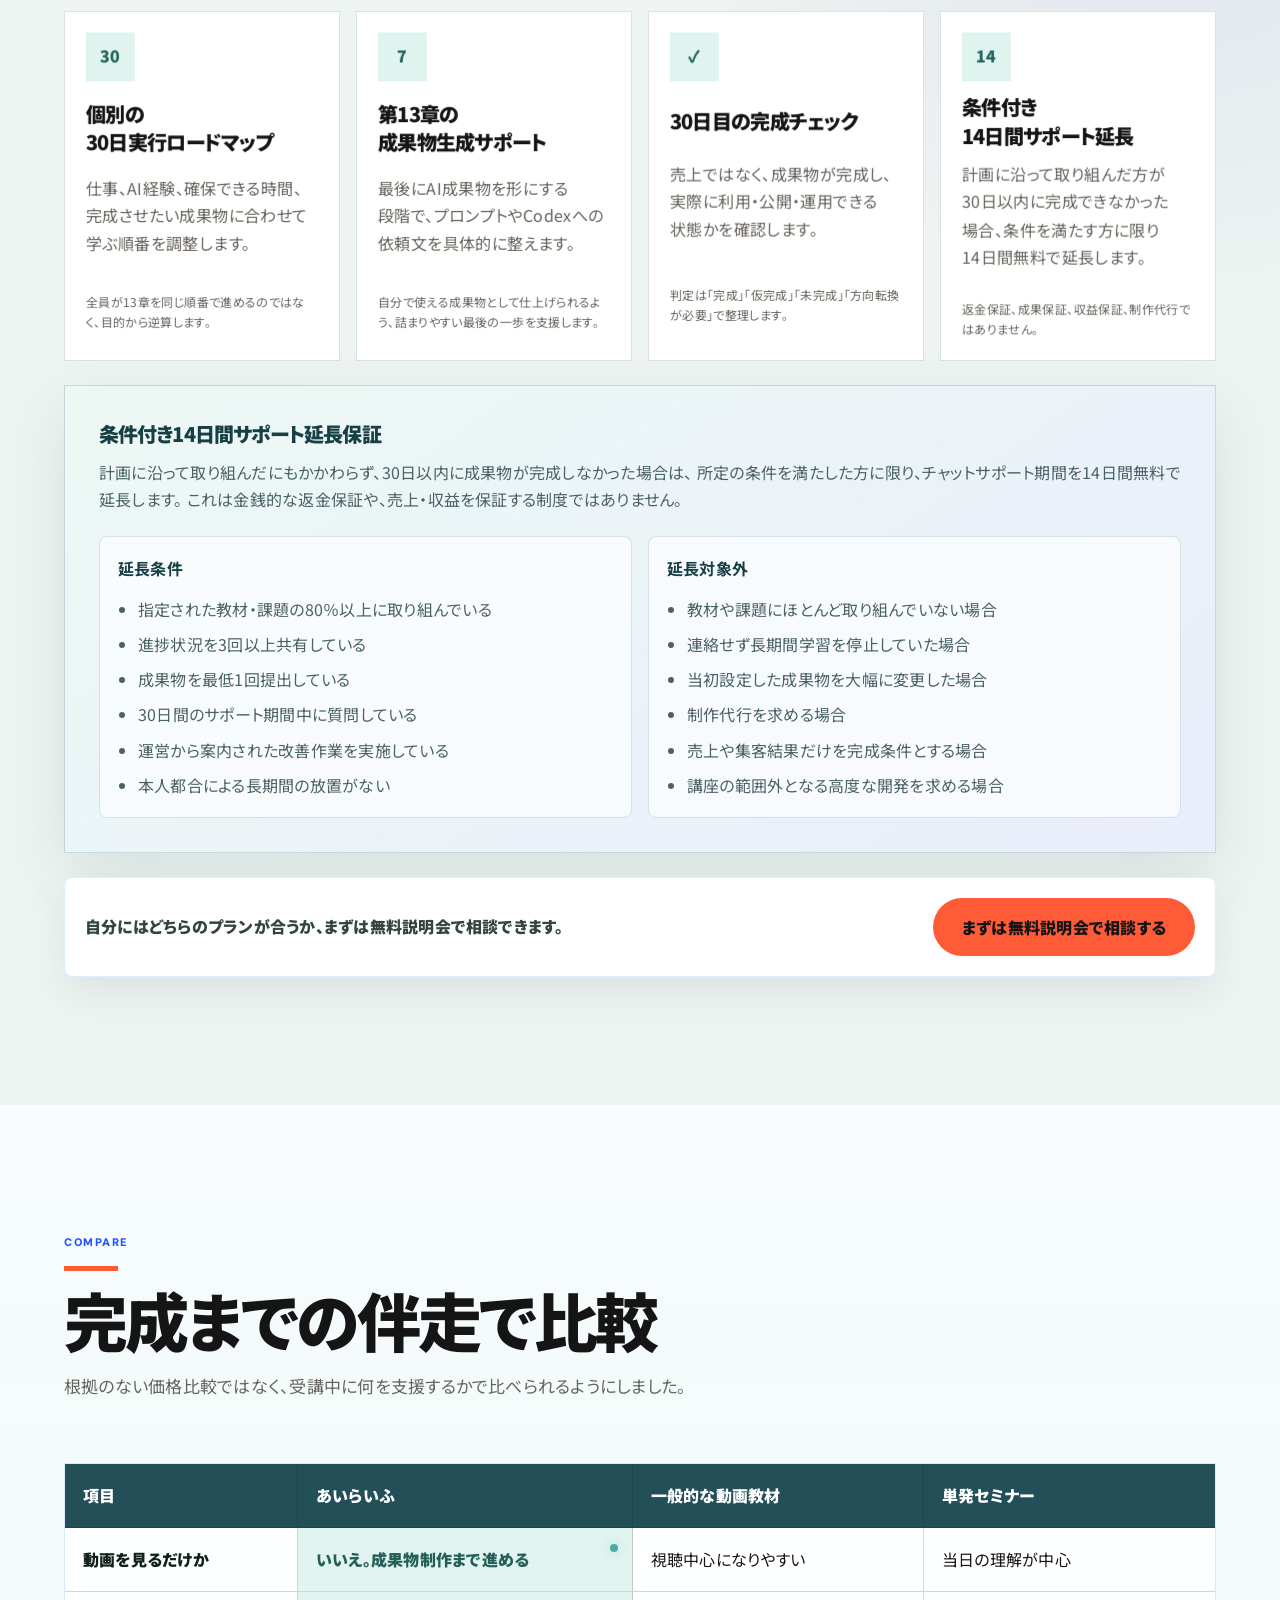
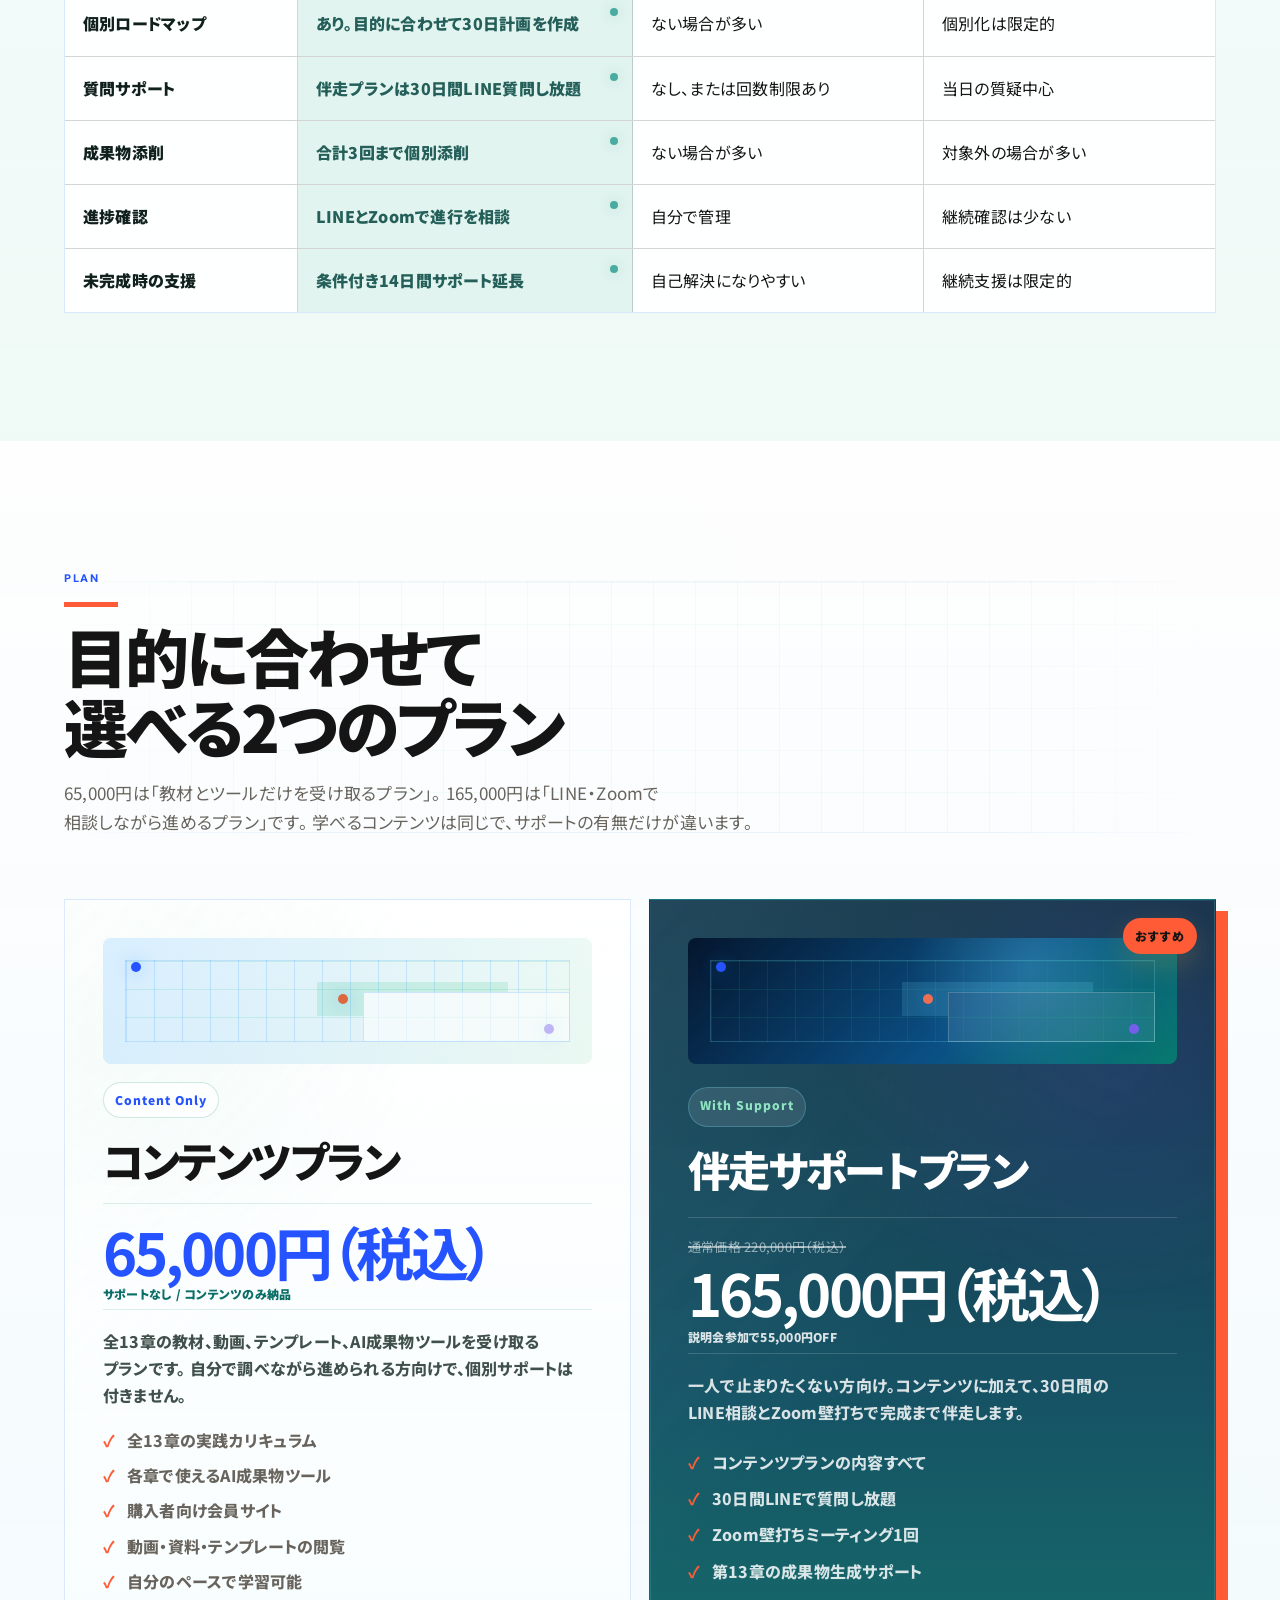
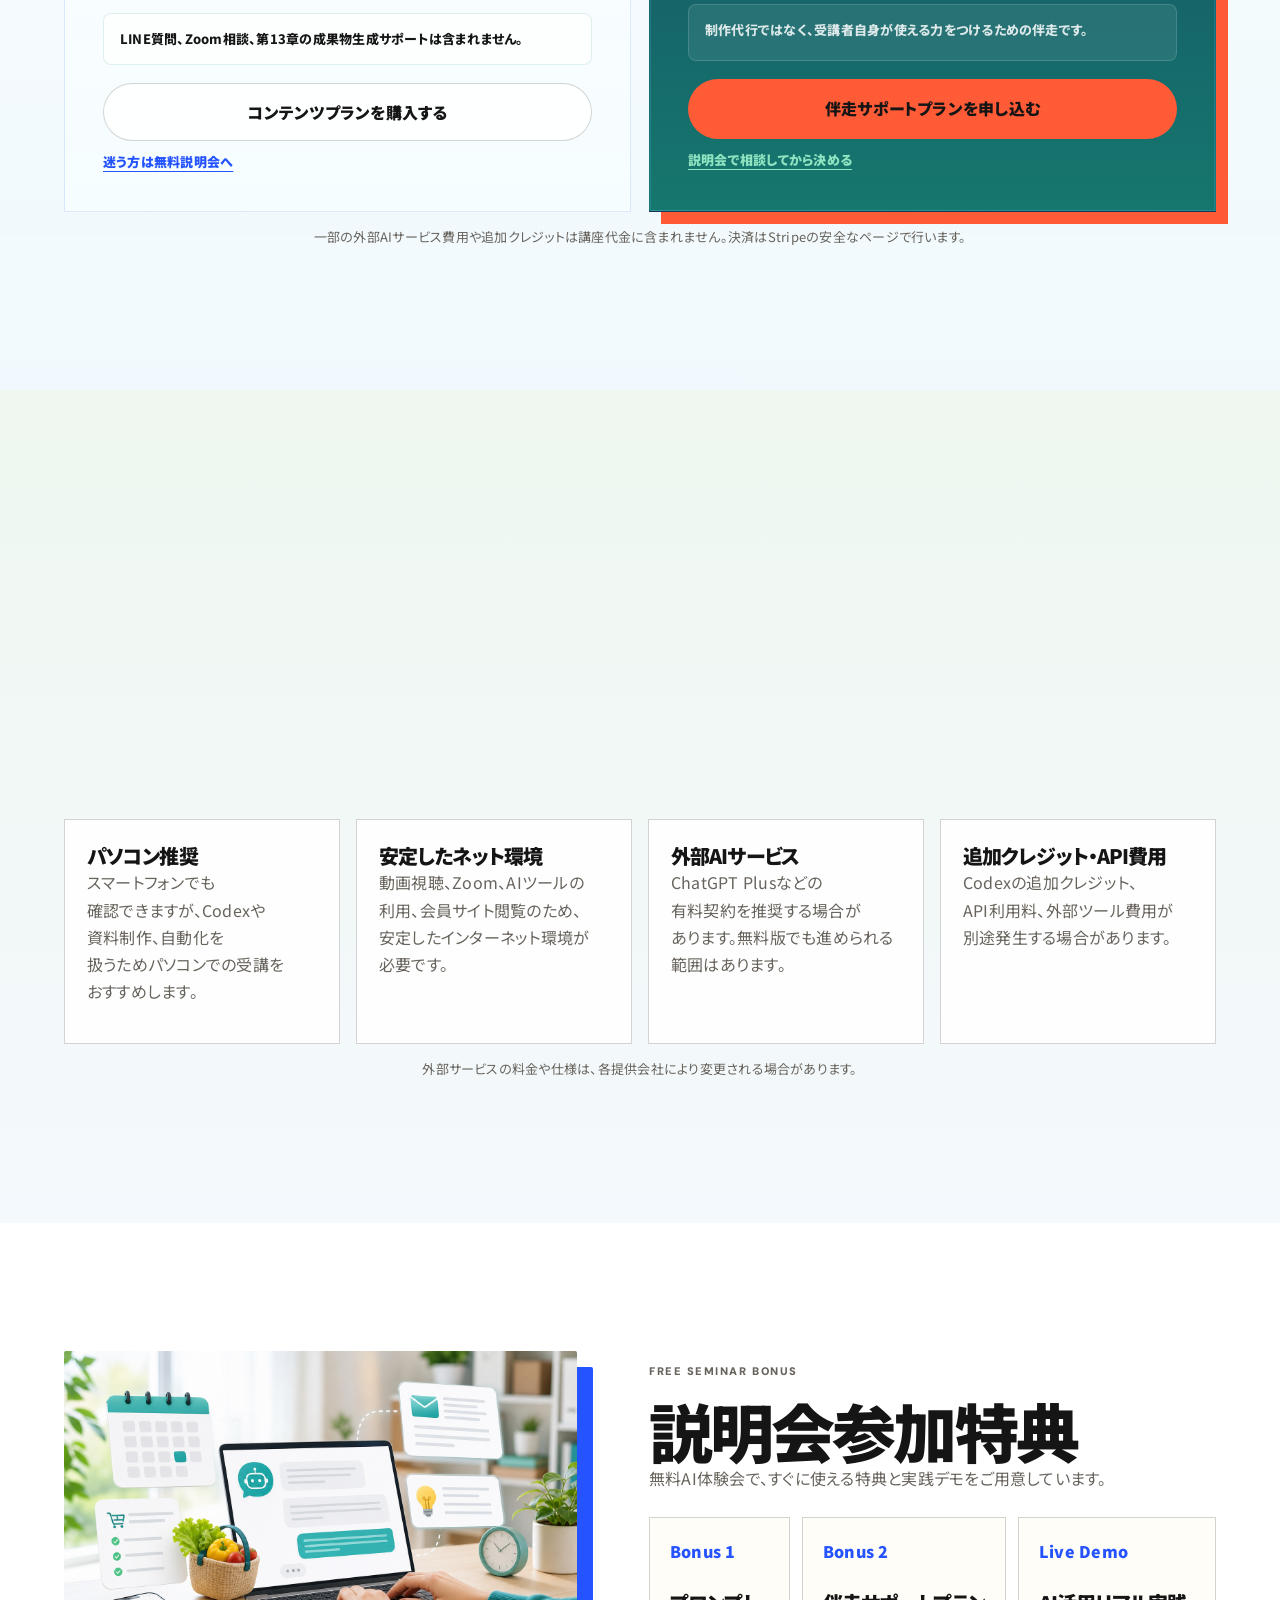
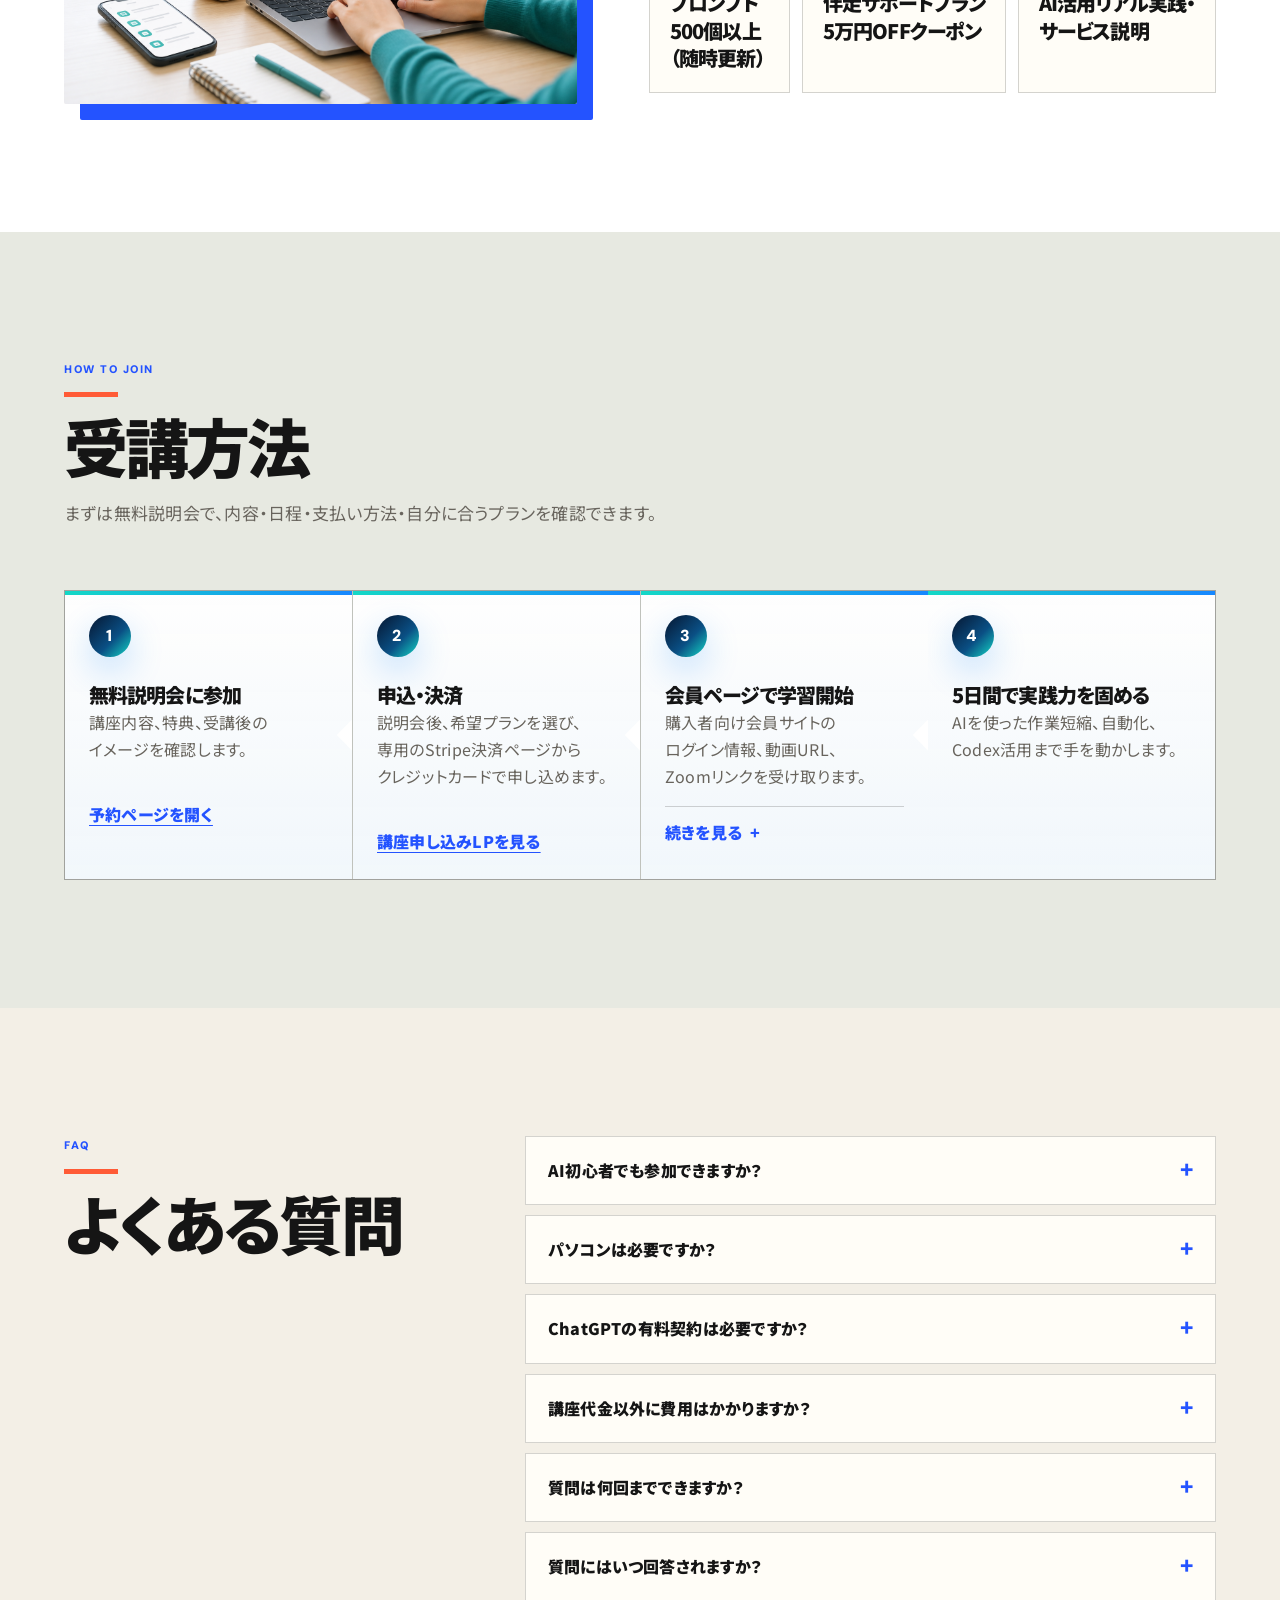
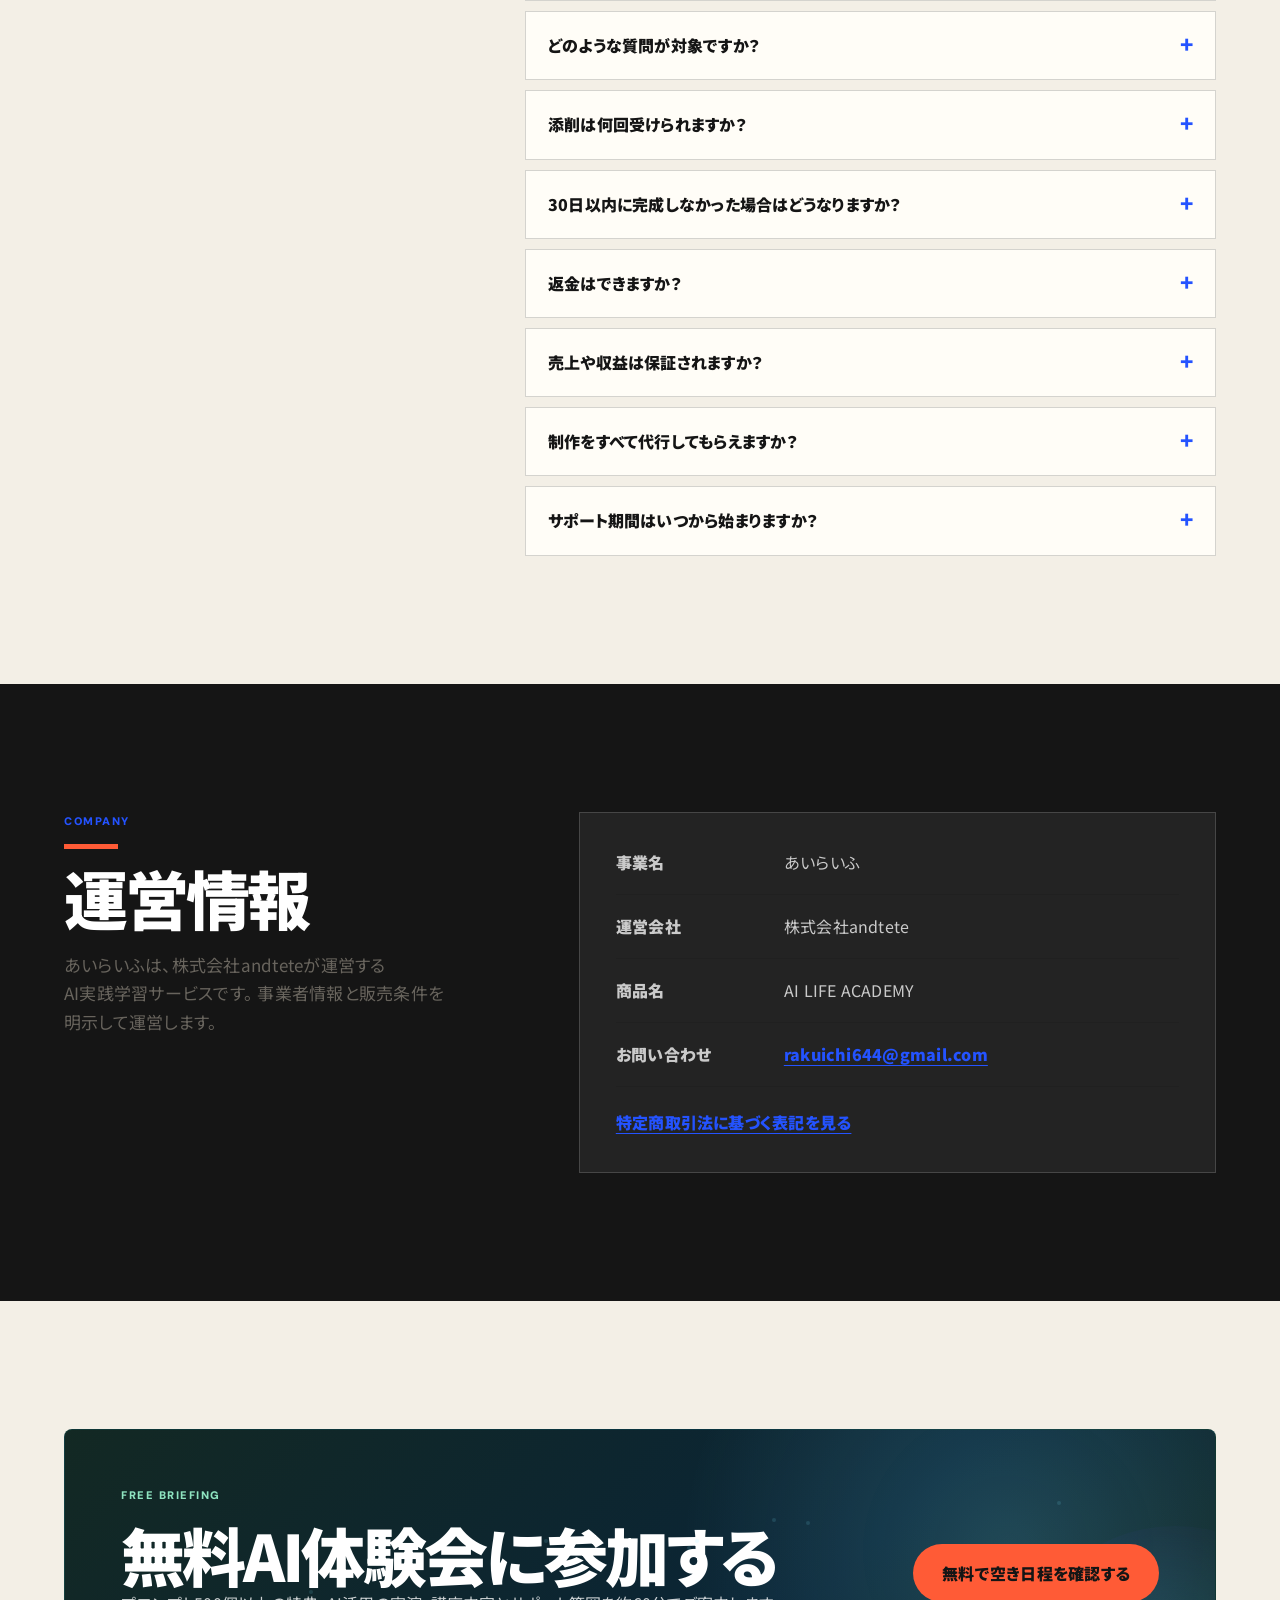
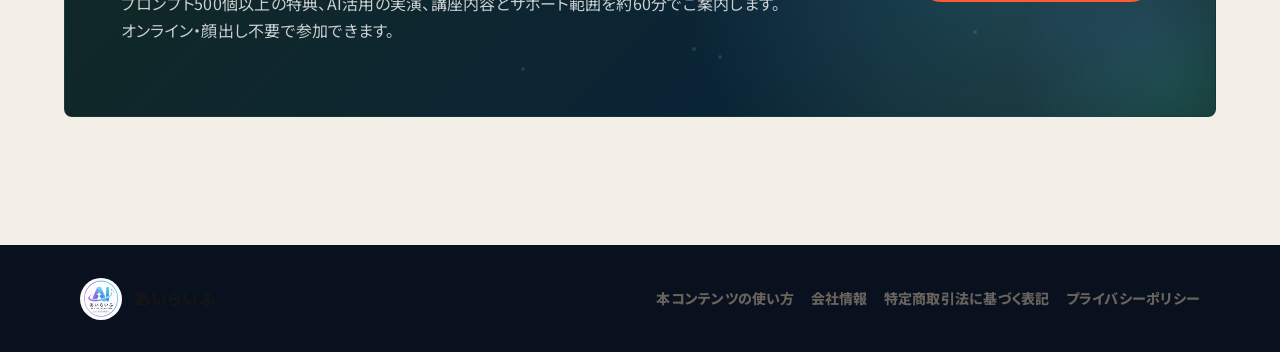
==== commit 9cab42e4: "Add mobile auto carousels and refresh hero message" ====
--- a/index.html
+++ b/index.html
@@ -16,7 +16,7 @@
     <meta property="og:type" content="website" />
     <meta property="og:image" content="assets/hero-ai-enterprise-bg.jpg" />
     <link rel="stylesheet" href="styles.css?v=20260801-two-plans" />
-    <link rel="stylesheet" href="atelier.css?v=20260825-mobile-v2" />
+    <link rel="stylesheet" href="atelier.css?v=20260825-carousel-hero" />
   </head>
   <body>
     <header class="site-header" aria-label="サイトヘッダー">
@@ -60,14 +60,15 @@
         </div>
         <div class="hero-shade"></div>
         <div class="hero-content">
-          <p class="eyebrow">Online AI Academy</p>
-          <h1>
-            <span class="headline-line">ChatGPTとCodex</span>
-            <span class="headline-line headline-accent"><span>30日間</span>で<span>AI成果物完成</span></span>
+          <p class="eyebrow hero-intro">AIを学びたい。でも、何から始めればいいか分からない方へ。</p>
+          <h1 class="hero-title-new">
+            <span class="headline-line hero-main">AI勉強迷子から、</span>
+            <span class="headline-line headline-accent"><span>抜け出そう。</span></span>
+            <span class="hero-subline">ChatGPTとCodexを<br />短期間で実践マスター</span>
           </h1>
           <p class="lead">
-            AI初心者でも、日常の時短、仕事の効率化、SNS運用、自動化、アプリ開発の入口まで。
-            あいらいふは「AIで自分の時間を取り戻す」ための実践型オンライン講座です。
+            難しい専門用語からではなく、まずは毎日使えるChatGPTとCodexから。
+            日常の時短、仕事の効率化、SNS運用、自動化まで、迷わず実践できる順番で身につけるオンライン講座です。
           </p>
           <div class="hero-actions" aria-label="主要アクション">
             <a class="button primary with-tag" href="booking.html">
@@ -1138,6 +1139,6 @@
       <strong>予約する</strong>
     </a>
 
-    <script src="script.js?v=20260825-mobile"></script>
+    <script src="script.js?v=20260825-carousel-hero"></script>
   </body>
 </html>
--- a/atelier.css
+++ b/atelier.css
@@ -246,6 +246,45 @@
   .floating-briefing-cta { right:10px; bottom:10px; }
 }
 
+/* Editorial hero v3 — typography-led, human, and calm. */
+.hero-intro { max-width:42em; }
+.hero-title-new { max-width:850px; }
+.hero-title-new .hero-main { font-size:.92em; letter-spacing:-.07em; }
+.hero-title-new .headline-accent { position:relative; display:inline-block; width:max-content; margin-top:8px; }
+.hero-title-new .headline-accent::after { position:absolute; right:-8px; bottom:5px; left:-8px; z-index:-1; height:.22em; background:#f6cf4e; content:""; transform:rotate(-1.2deg); }
+.hero-title-new .headline-accent span { color:var(--ink); }
+.hero-subline { display:block; margin-top:26px; color:#3d4340; font-size:clamp(21px,2.1vw,30px); font-weight:700; line-height:1.45; letter-spacing:-.035em; }
+
+@media (max-width:720px) {
+  .hero-intro { max-width:30em; font-size:10px !important; line-height:1.65; }
+  .hero-title-new { font-size:clamp(40px,11vw,46px) !important; line-height:1.08 !important; }
+  .hero-title-new .hero-main { white-space:normal !important; font-size:.9em !important; }
+  .hero-title-new .headline-accent { margin-top:5px; }
+  .hero-title-new .headline-accent::after { bottom:2px; }
+  .hero-subline { margin-top:23px; padding-left:13px; border-left:3px solid var(--blue); font-size:19px; line-height:1.5; }
+
+  /* Restore a compact mobile booking follow button. */
+  .floating-briefing-cta {
+    right:12px;
+    bottom:max(12px,env(safe-area-inset-bottom));
+    display:grid;
+    min-width:154px;
+    padding:10px 16px 11px 43px;
+    border:1px solid rgba(255,255,255,.18);
+    background:rgba(21,21,21,.94);
+    color:#fff;
+    box-shadow:0 12px 34px rgba(21,21,21,.24);
+    backdrop-filter:blur(12px);
+  }
+  .floating-briefing-cta::before { left:17px; width:13px; height:13px; background:#63d8c7; box-shadow:0 0 14px rgba(99,216,199,.65); }
+  .floating-briefing-cta span { color:#b7eee5; font-size:9px; }
+  .floating-briefing-cta strong { font-size:15px; }
+
+  /* Subtle cue that the rails move automatically and remain touchable. */
+  .worry-grid,.support-grid { overscroll-behavior-x:contain; -webkit-overflow-scrolling:touch; }
+  .worry-grid::after,.support-grid::after { display:block; width:8px; content:""; }
+}
+
 @supports not (word-break: auto-phrase) {
   h1, h2, h3, p, li, dt, dd, summary { word-break:normal; overflow-wrap:break-word; }
 }
@@ -569,6 +608,20 @@
   .comparison-table .row.head > div:first-child { background:#234f59; color:#fff; }
   .comparison-table .row > div:nth-child(n+2)::before { display:none; }
   .comparison-table .row:not(.head)>div:nth-child(2) { background:#e2f4ef; color:#245f5a; }
+
+  .hero-intro { max-width:30em; color:var(--blue); font-size:10px !important; line-height:1.65; }
+  .hero-title-new { font-size:clamp(40px,11vw,46px) !important; line-height:1.08 !important; }
+  .hero-title-new .hero-main { white-space:normal !important; font-size:.9em !important; }
+  .hero-title-new .headline-accent { position:relative; display:inline-block; width:max-content; margin-top:5px; }
+  .hero-title-new .headline-accent::after { position:absolute; right:-7px; bottom:2px; left:-7px; z-index:-1; height:.22em; background:#f6cf4e; content:""; transform:rotate(-1.2deg); }
+  .hero-title-new .headline-accent span { color:var(--ink); }
+  .hero-subline { display:block; margin-top:23px; padding-left:13px; border-left:3px solid var(--blue); color:#3d4340; font-size:19px; font-weight:700; line-height:1.5; letter-spacing:-.035em; }
+
+  .floating-briefing-cta { right:12px; bottom:max(12px,env(safe-area-inset-bottom)); display:grid; min-width:154px; padding:10px 16px 11px 43px; border:1px solid rgba(255,255,255,.18); background:rgba(21,21,21,.94); color:#fff; box-shadow:0 12px 34px rgba(21,21,21,.24); backdrop-filter:blur(12px); }
+  .floating-briefing-cta::before { left:17px; width:13px; height:13px; background:#63d8c7; box-shadow:0 0 14px rgba(99,216,199,.65); }
+  .floating-briefing-cta span { color:#b7eee5; font-size:9px; }
+  .floating-briefing-cta strong { font-size:15px; }
+  .worry-grid,.support-grid { overscroll-behavior-x:contain; -webkit-overflow-scrolling:touch; }
 }
 
 /* Mobile readability pass — 2026-08-25
@@ -686,3 +739,11 @@
   .comparison-table .row > div:nth-child(n+2)::before { display:none; }
   .comparison-table .row:not(.head)>div:nth-child(2) { background:#e2f4ef; color:#245f5a; }
 }
+
+/* Mobile follow CTA — intentionally last in the cascade. */
+@media (max-width:720px) {
+  .floating-briefing-cta { right:12px; bottom:max(12px,env(safe-area-inset-bottom)); display:grid; min-width:154px; padding:10px 16px 11px 43px; border:1px solid rgba(255,255,255,.18); background:rgba(21,21,21,.94); color:#fff; box-shadow:0 12px 34px rgba(21,21,21,.24); backdrop-filter:blur(12px); }
+  .floating-briefing-cta::before { left:17px; width:13px; height:13px; background:#63d8c7; box-shadow:0 0 14px rgba(99,216,199,.65); }
+  .floating-briefing-cta span { color:#b7eee5; font-size:9px; }
+  .floating-briefing-cta strong { font-size:15px; }
+}
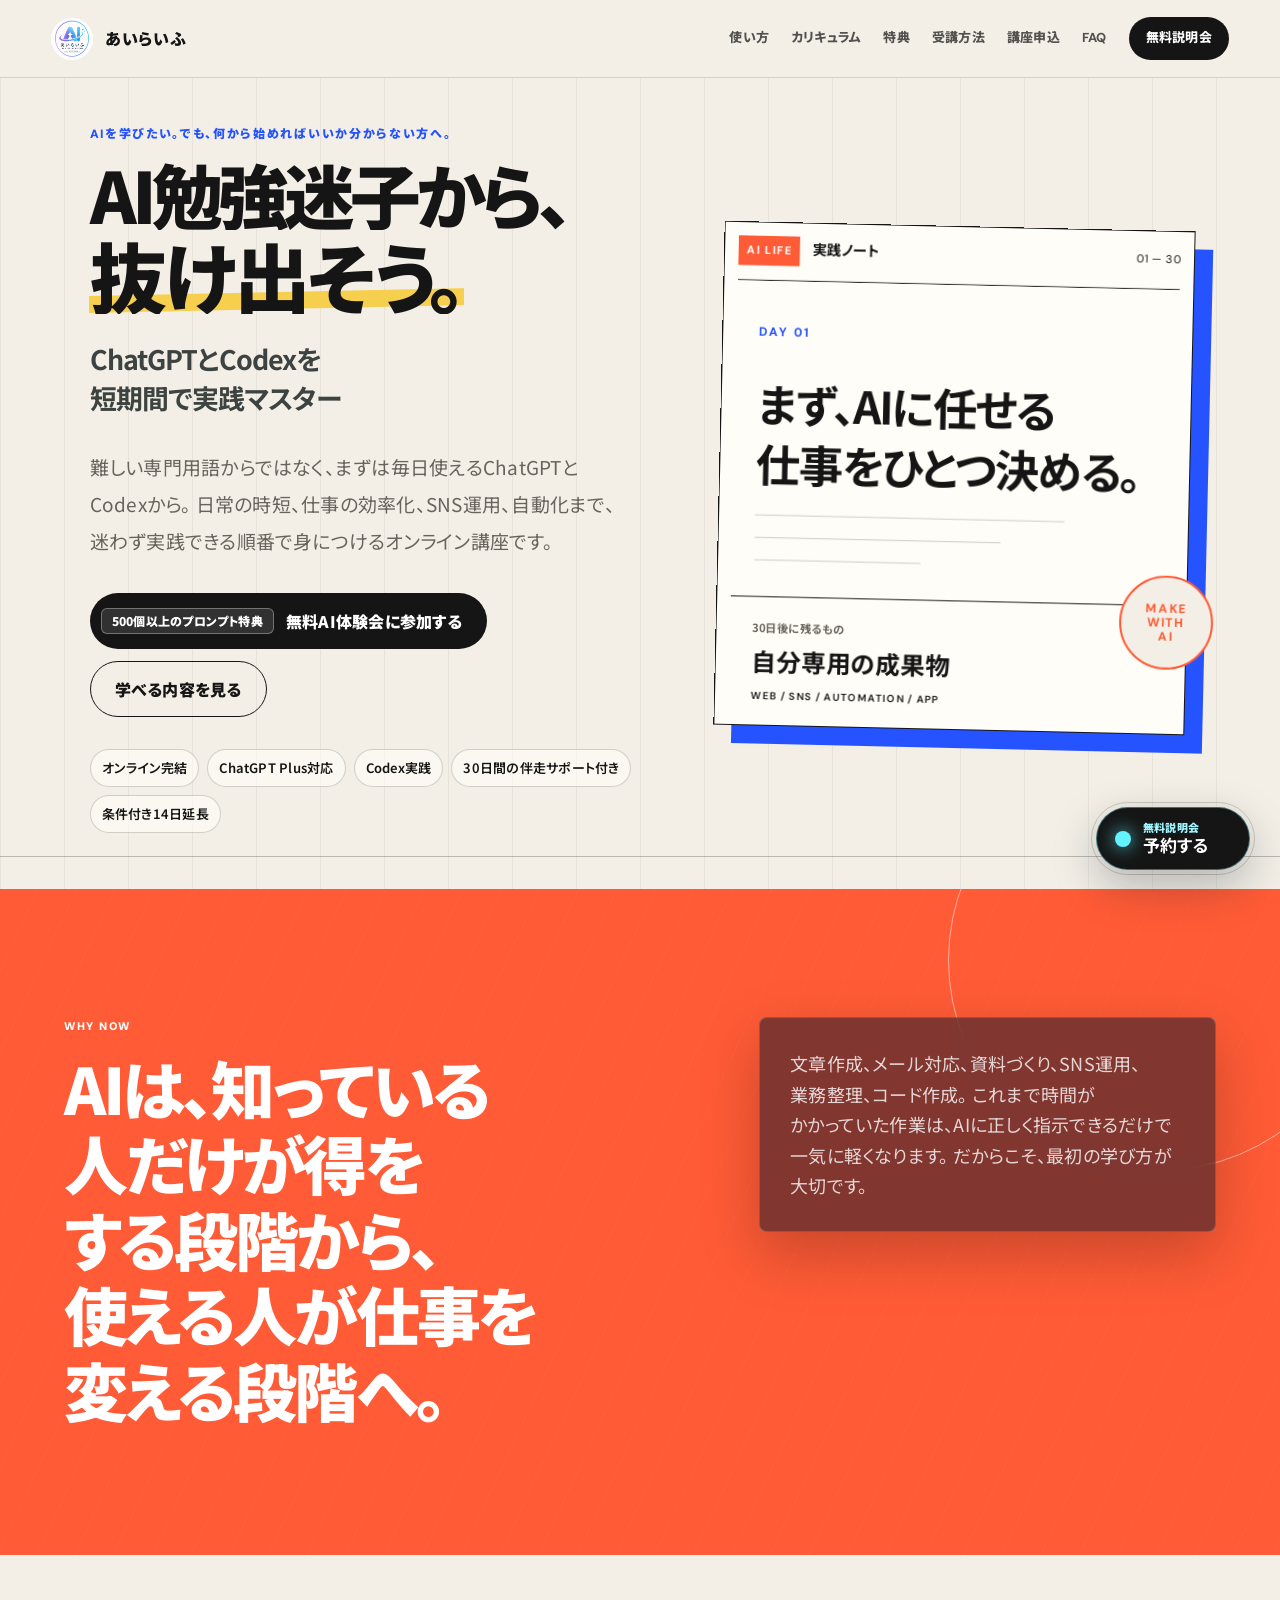
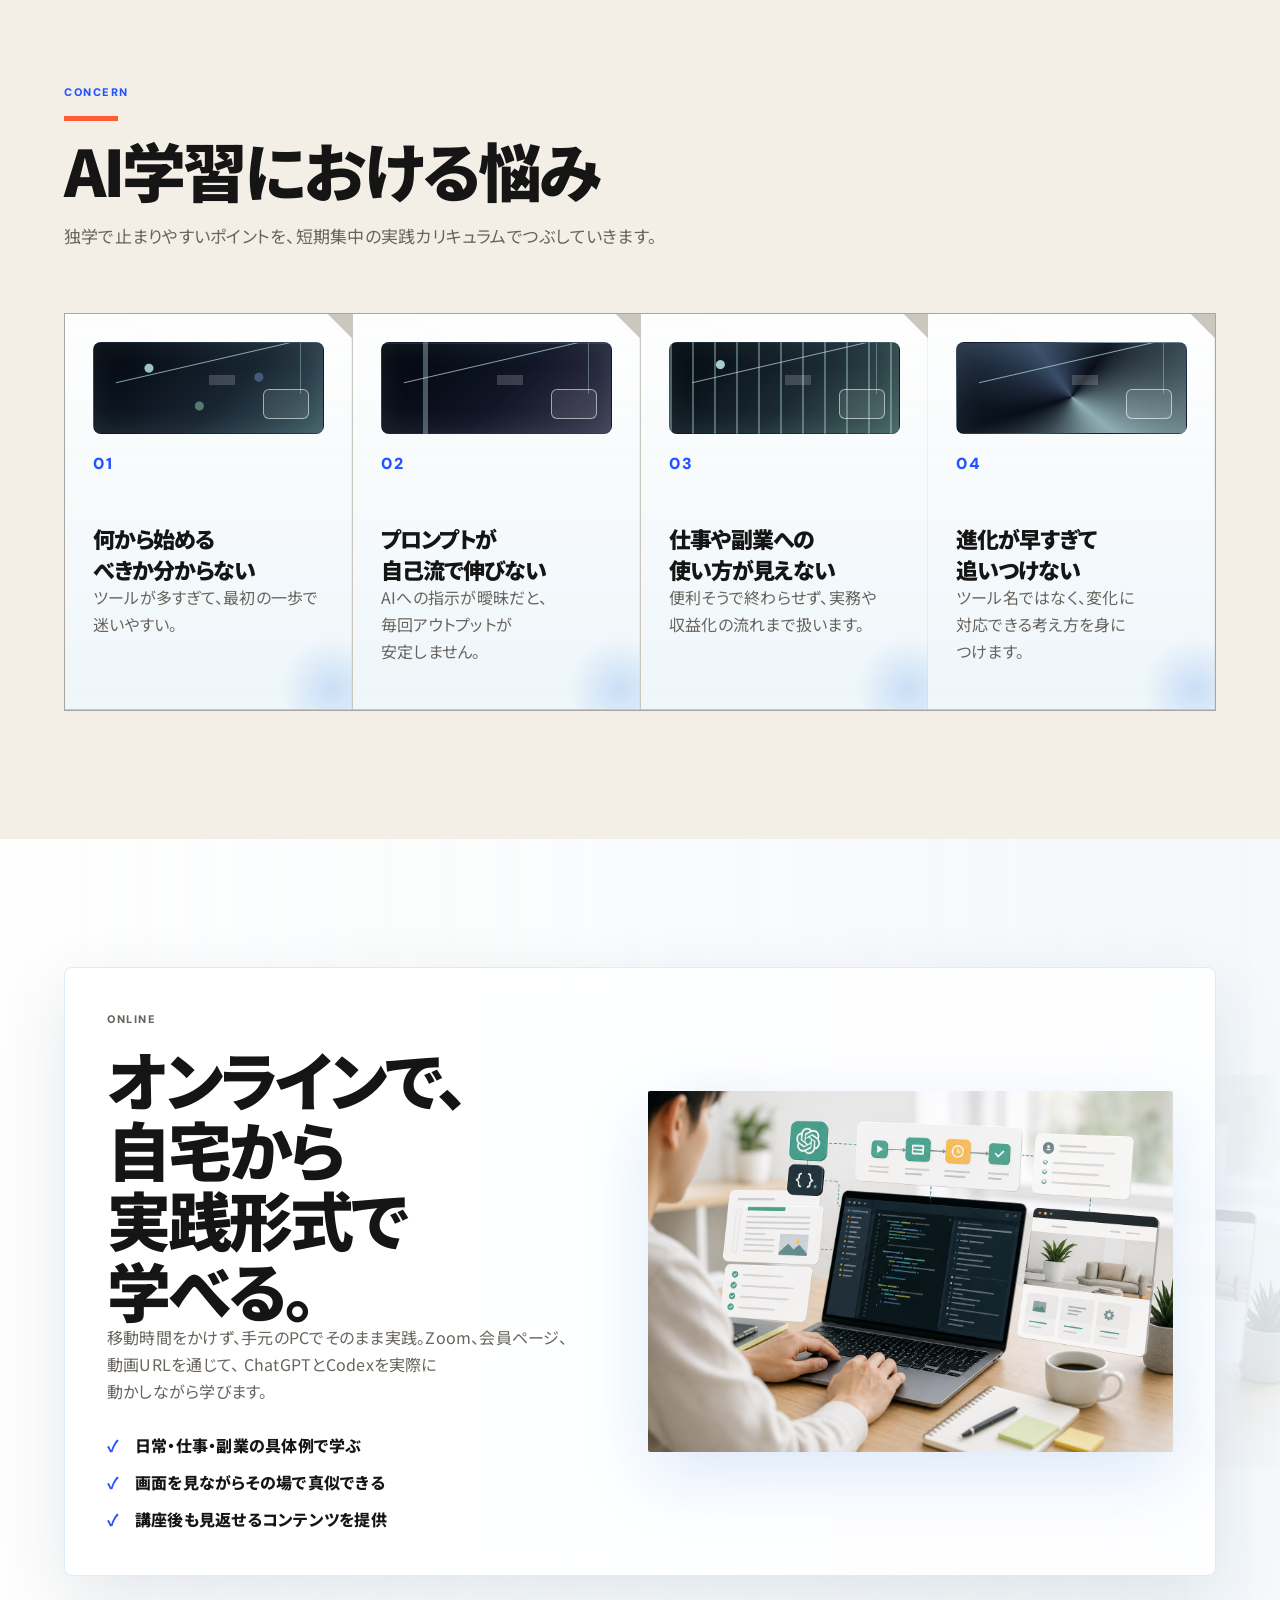
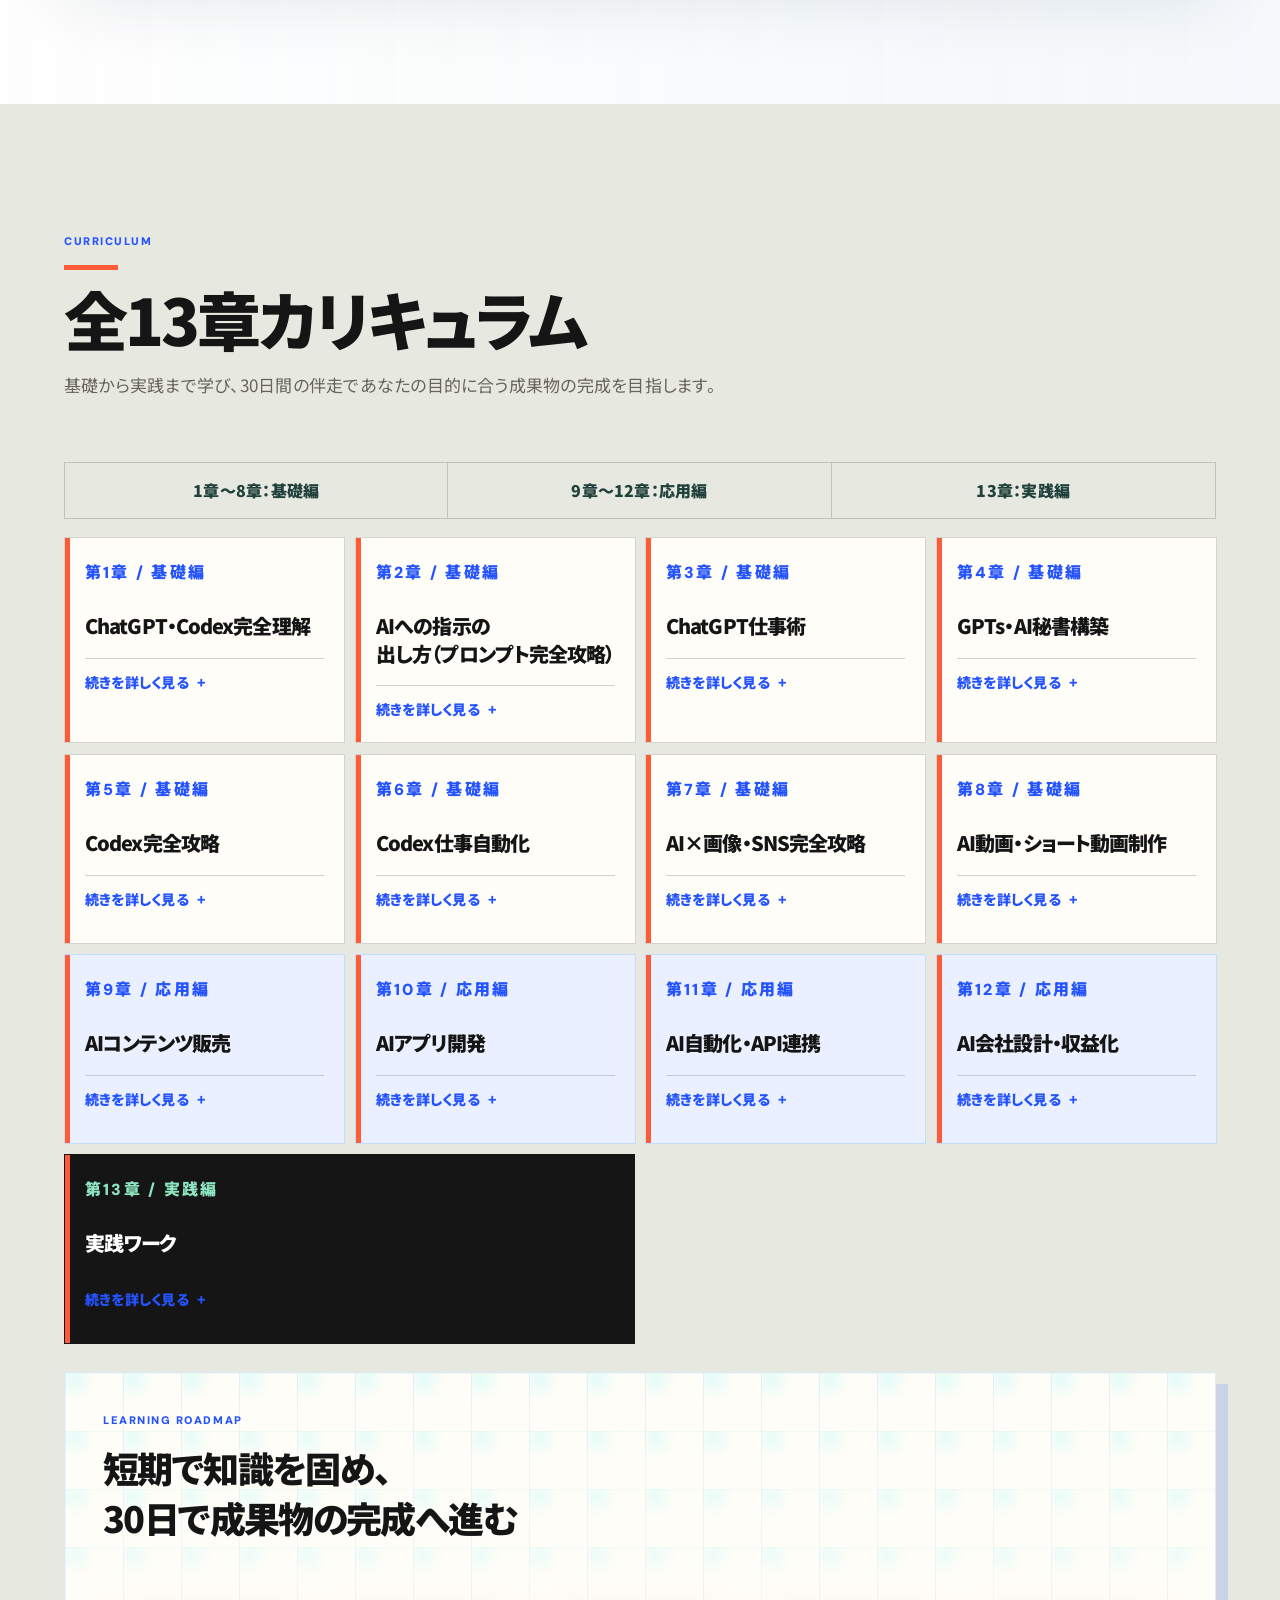
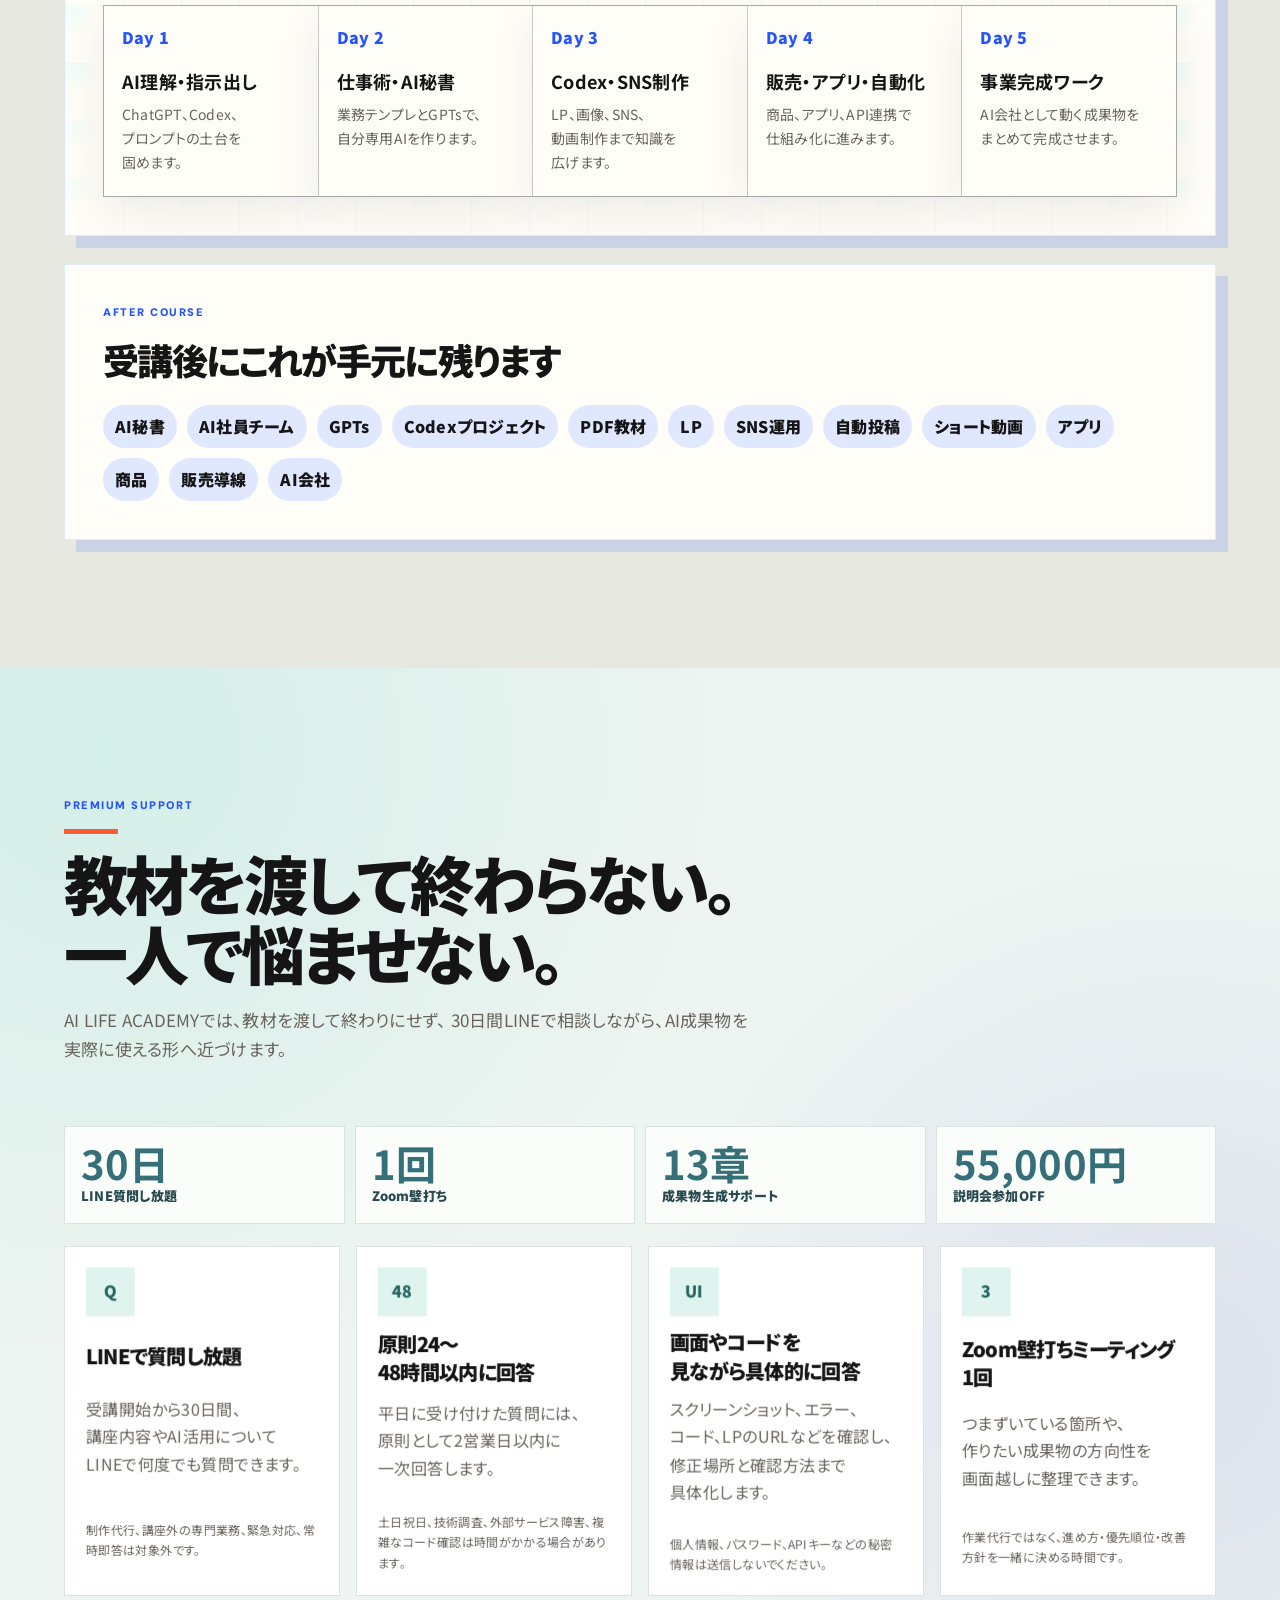
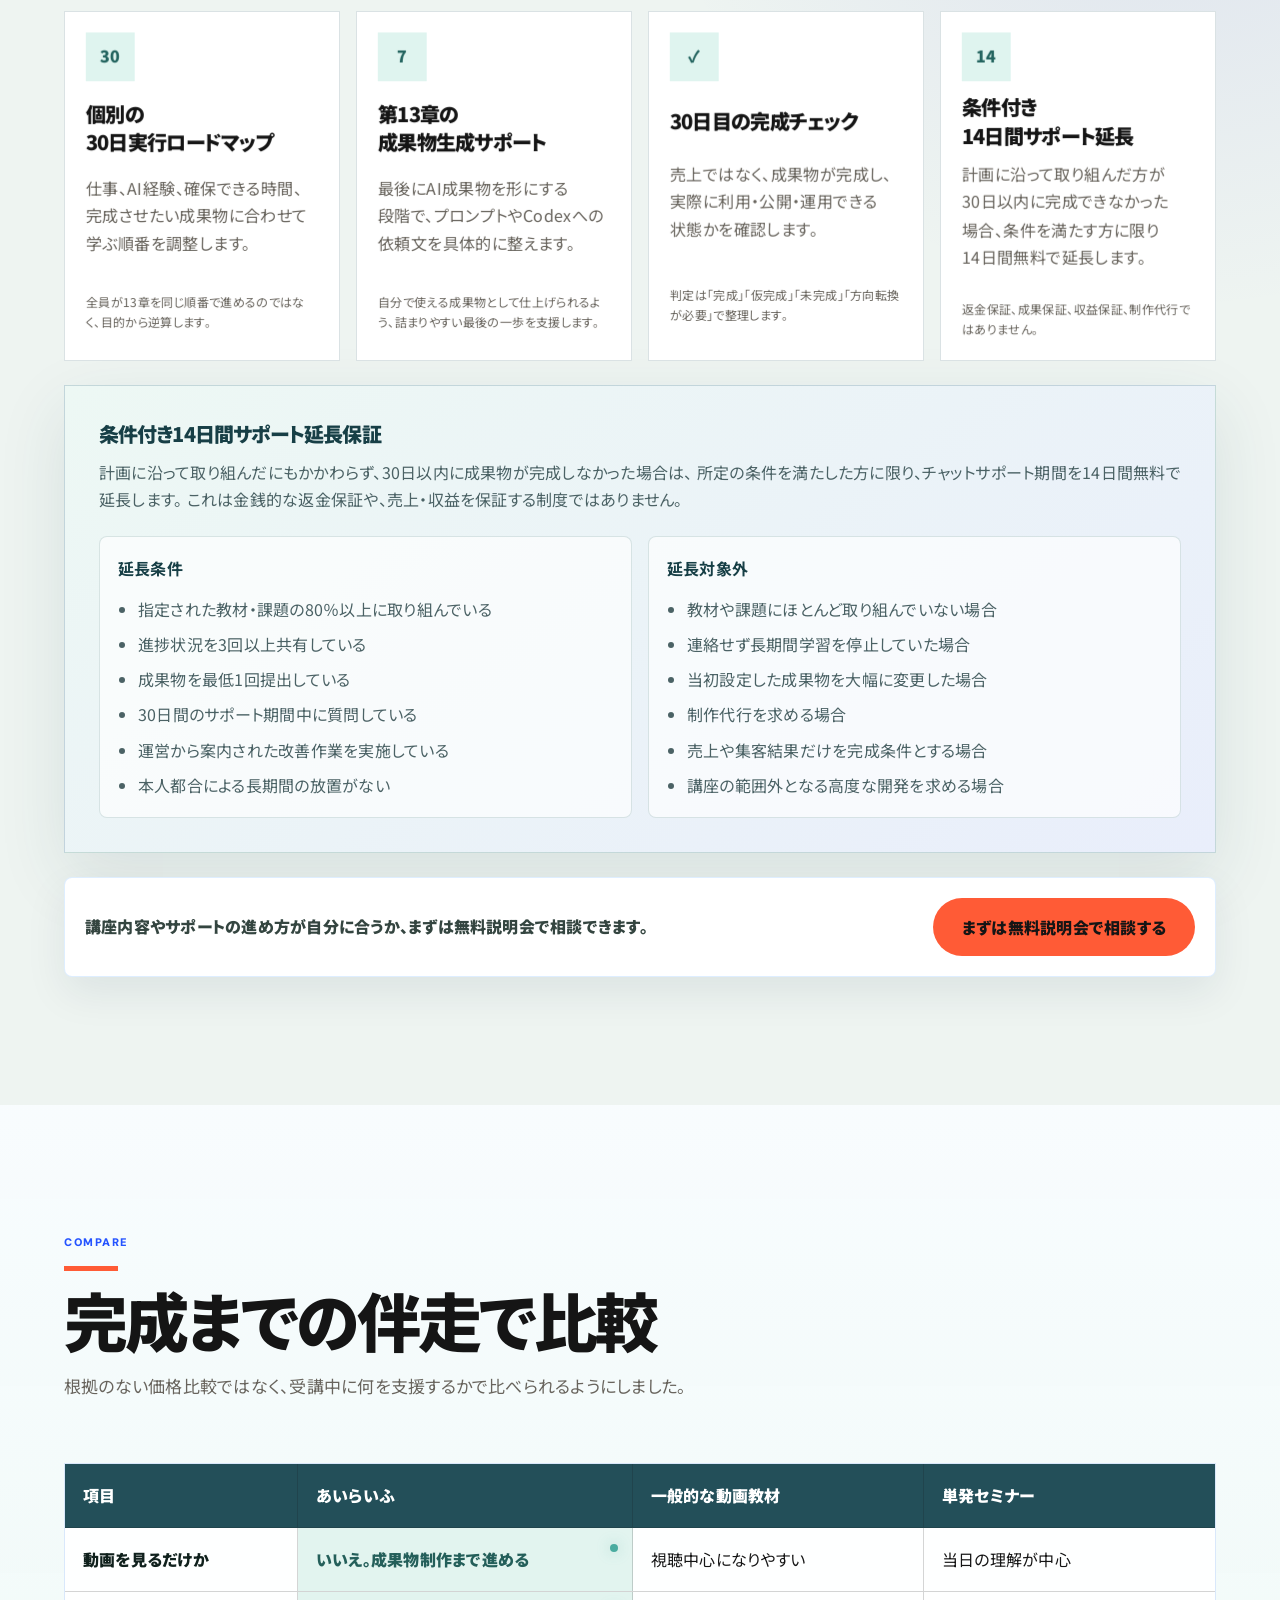
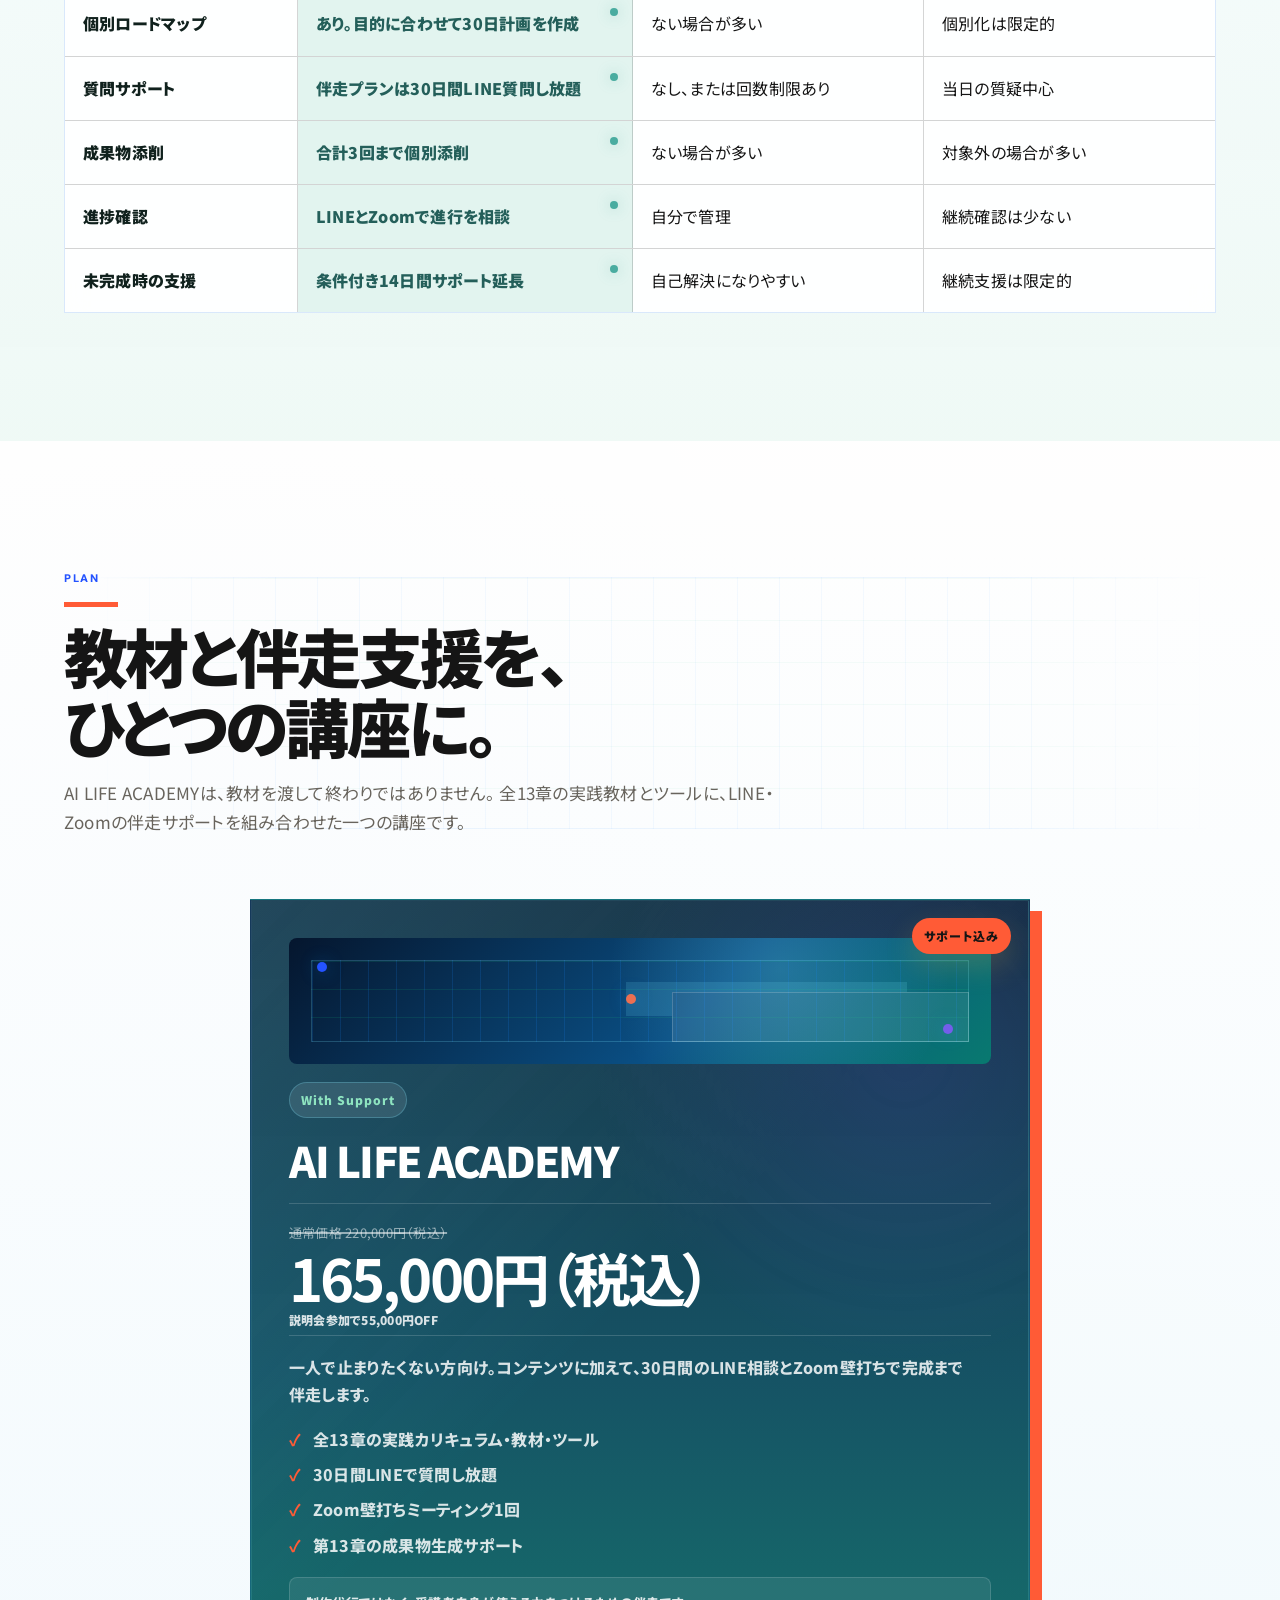
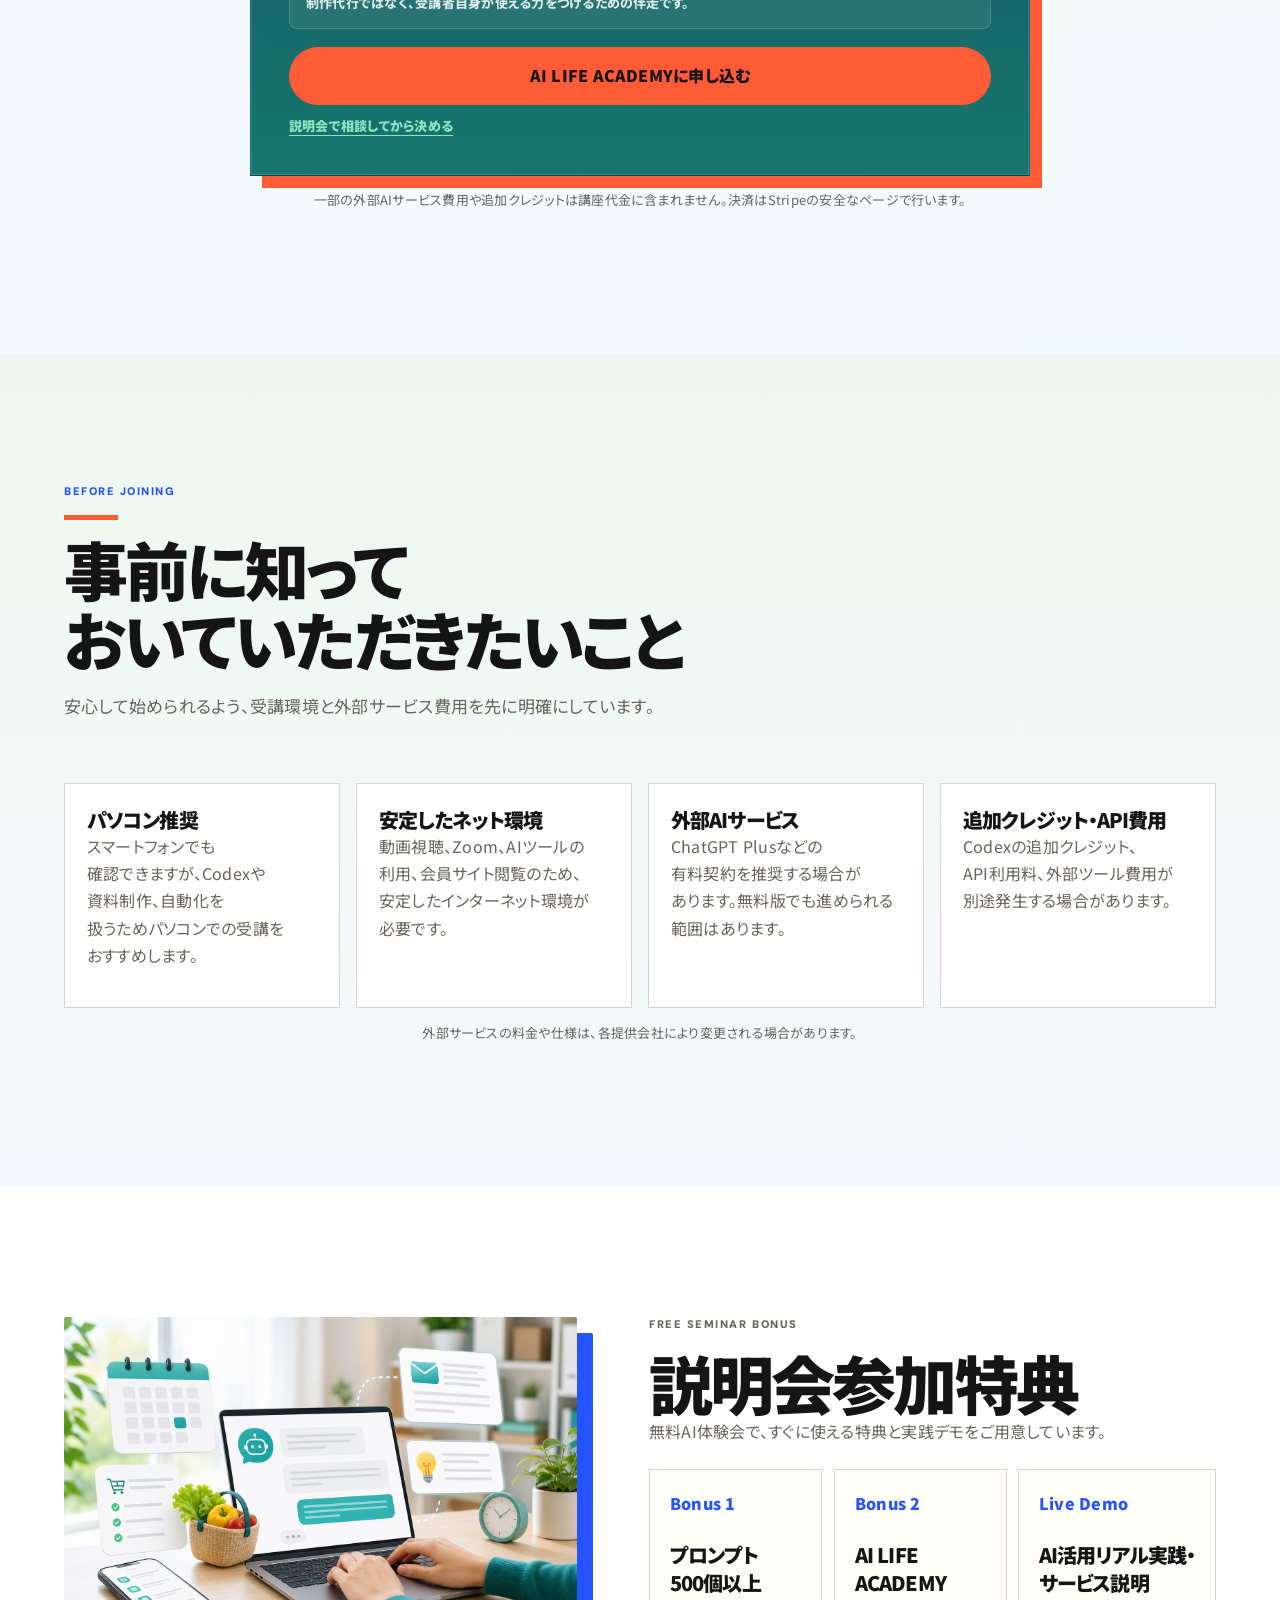
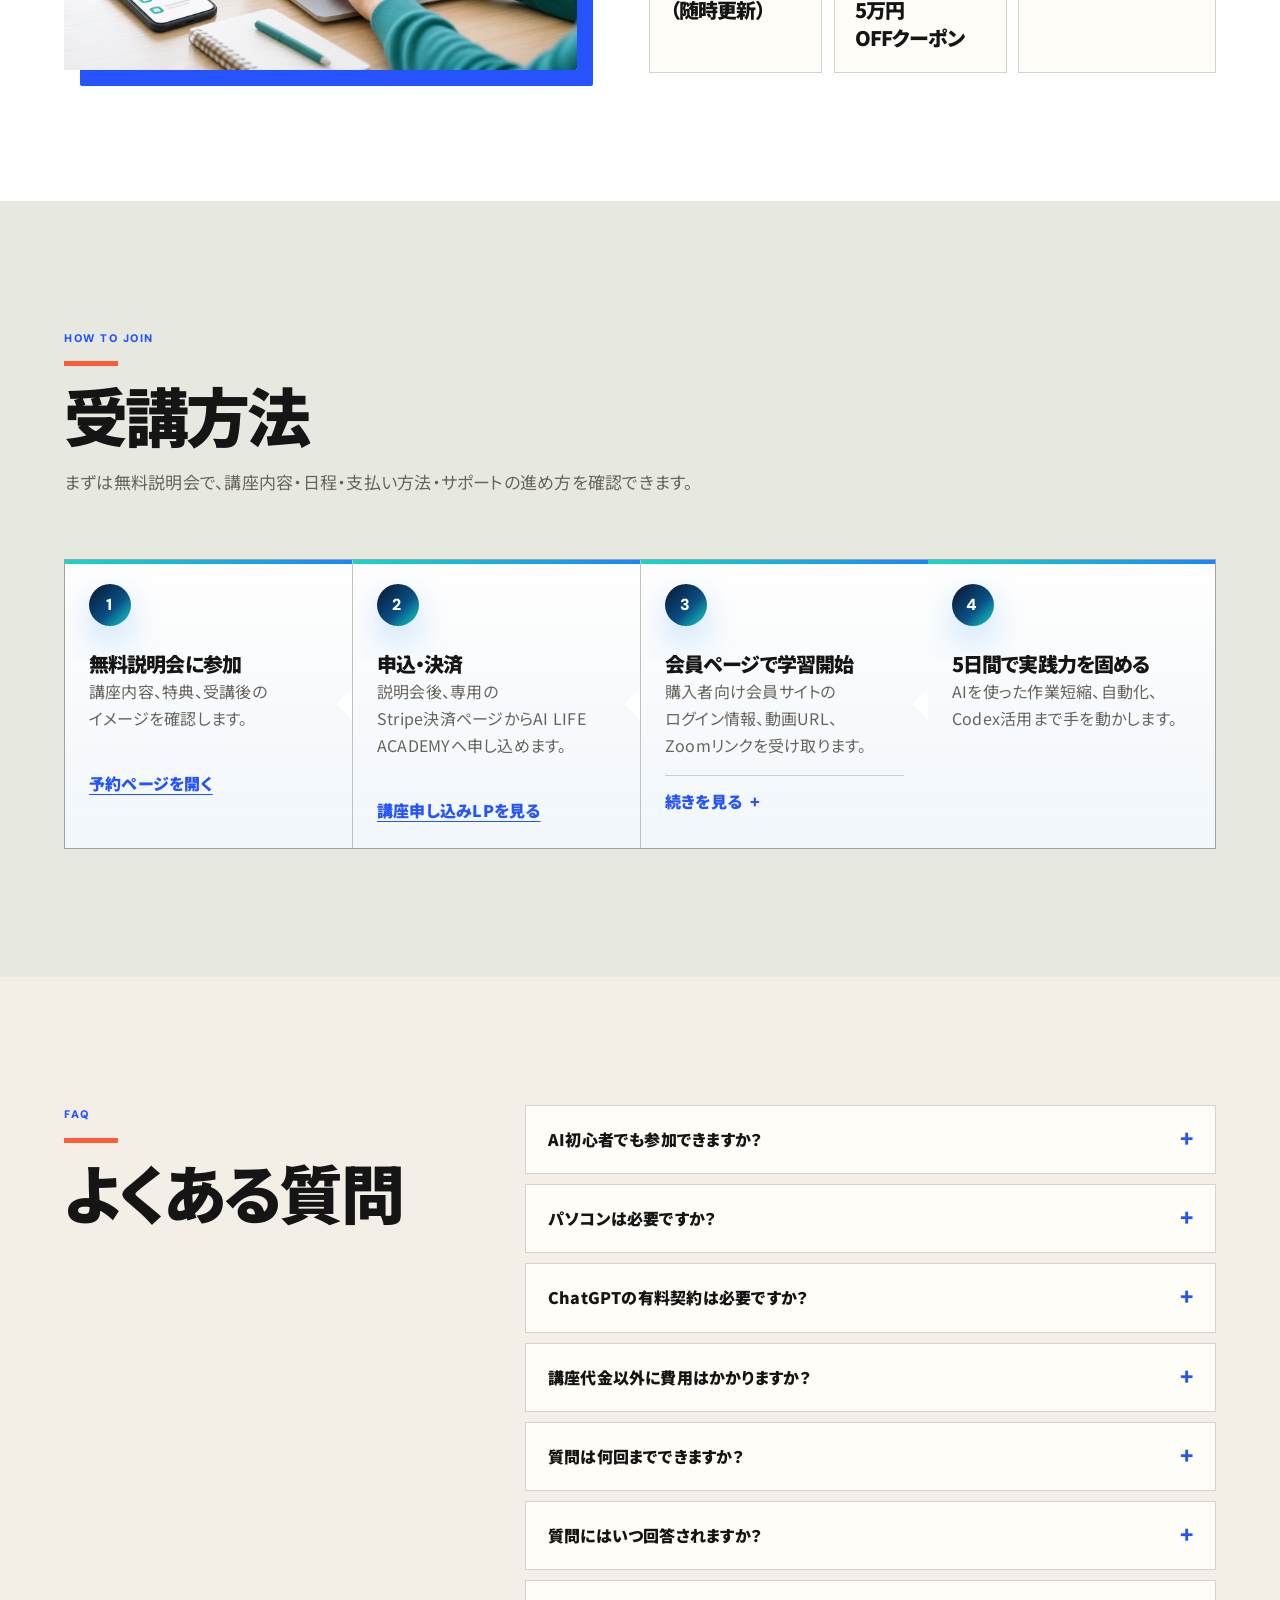
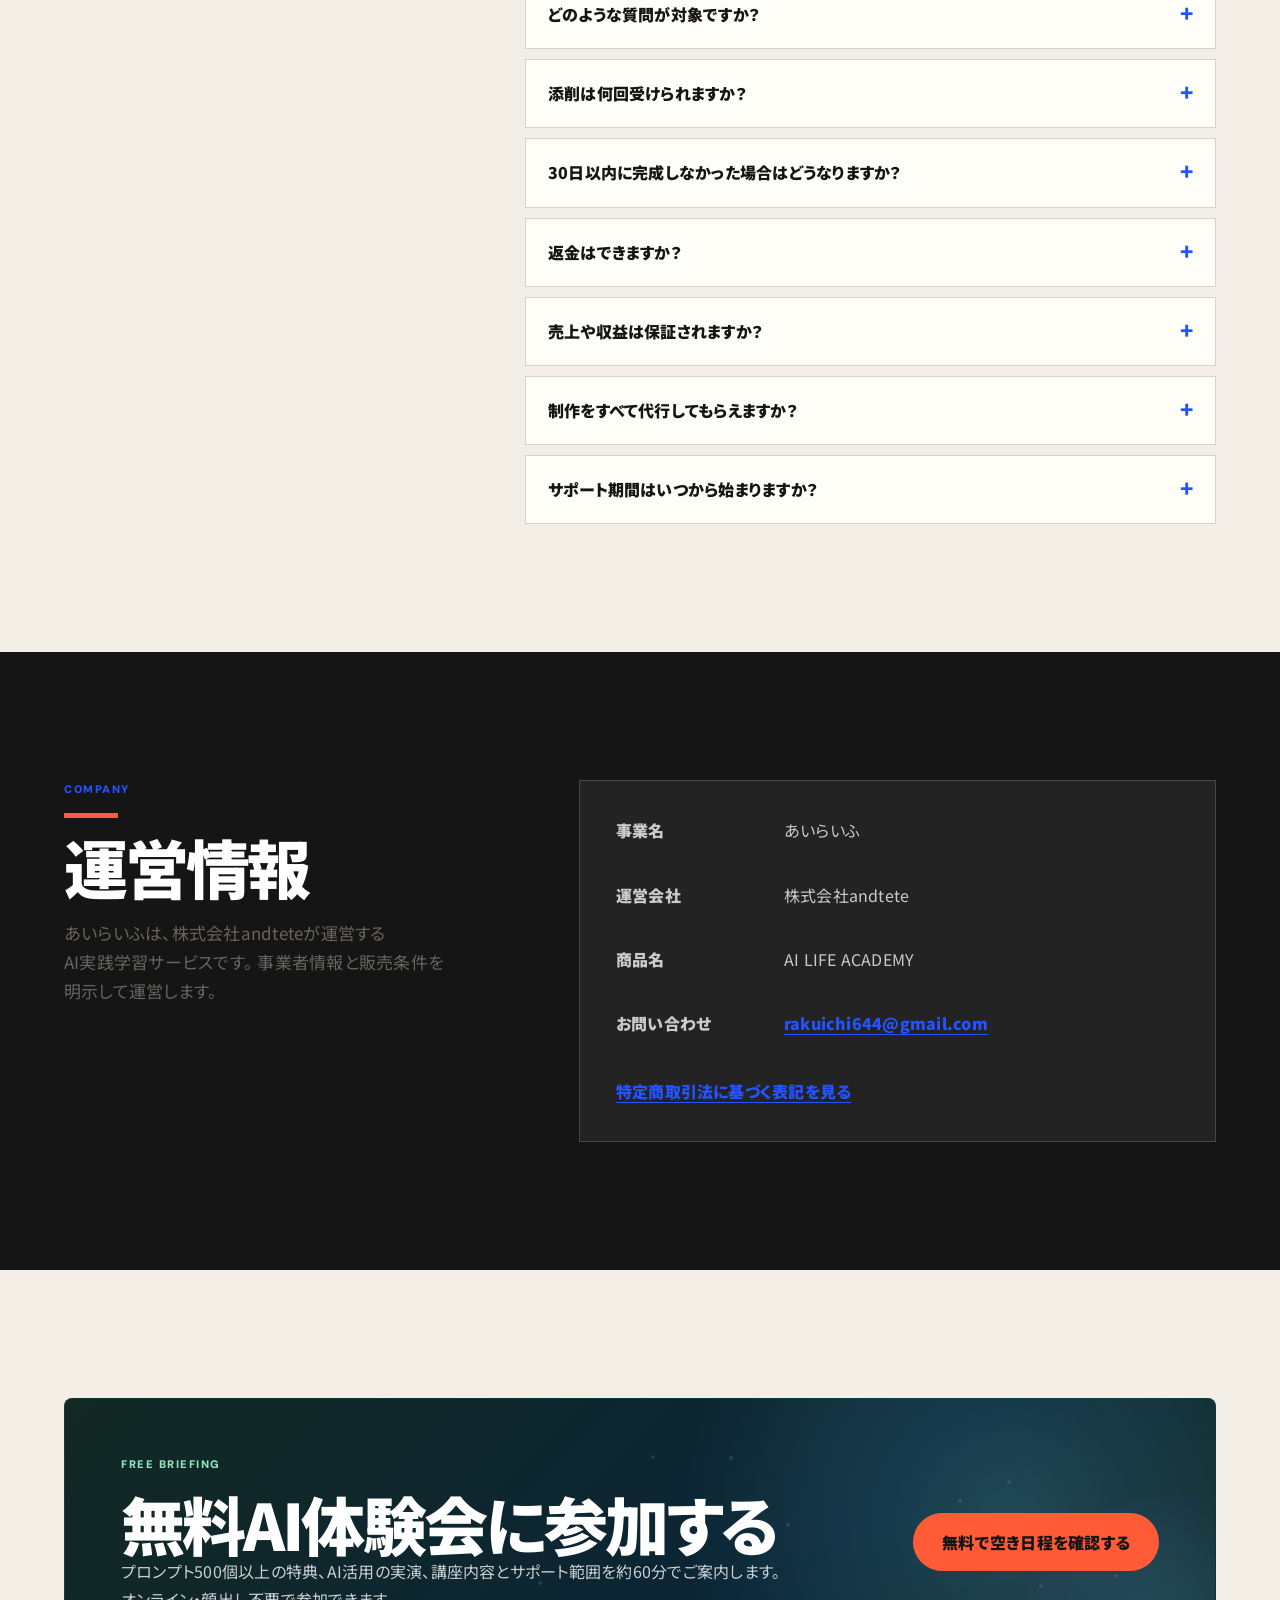
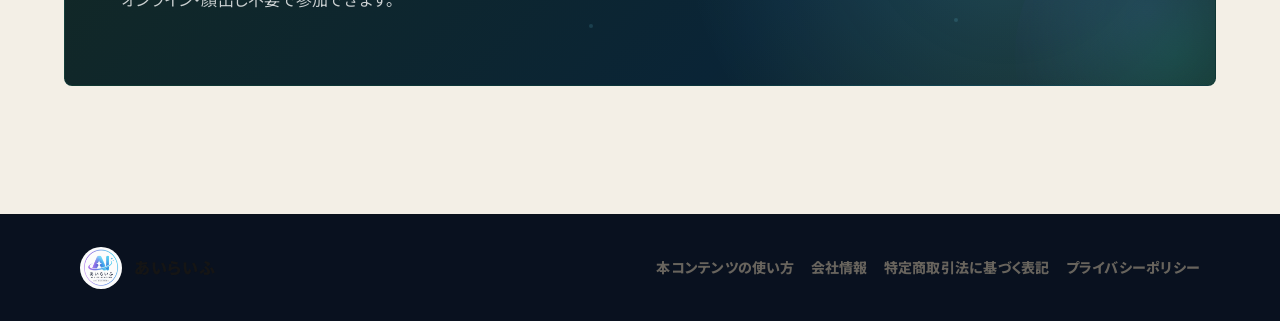
==== commit 4719e4ad: "Unify AI LIFE pricing to supported 165k course" ====
--- a/index.html
+++ b/index.html
@@ -81,7 +81,7 @@
             <span>オンライン完結</span>
             <span>ChatGPT Plus対応</span>
             <span>Codex実践</span>
-            <span>2つの受講プラン</span>
+            <span>30日間の伴走サポート付き</span>
             <span>条件付き14日延長</span>
           </div>
         </div>
@@ -660,9 +660,9 @@
         <div class="section-inner">
           <div class="section-heading center">
             <p class="eyebrow">Premium Support</p>
-            <h2 id="support-title">伴走サポートプランは、一人で悩ませない。</h2>
+            <h2 id="support-title">教材を渡して終わらない。一人で悩ませない。</h2>
             <p>
-              165,000円の伴走サポートプランでは、教材を渡して終わりにせず、
+              AI LIFE ACADEMYでは、教材を渡して終わりにせず、
               30日間LINEで相談しながら、AI成果物を実際に使える形へ近づけます。
             </p>
           </div>
@@ -761,7 +761,7 @@
           </div>
 
           <div class="support-cta">
-            <p>自分にはどちらのプランが合うか、まずは無料説明会で相談できます。</p>
+            <p>講座内容やサポートの進め方が自分に合うか、まずは無料説明会で相談できます。</p>
             <a class="button primary large" href="booking.html">まずは無料説明会で相談する</a>
           </div>
         </div>
@@ -827,51 +827,20 @@
         <div class="section-inner">
           <div class="section-heading center">
             <p class="eyebrow">Plan</p>
-            <h2 id="value-title">目的に合わせて選べる2つのプラン</h2>
+            <h2 id="value-title">教材と伴走支援を、ひとつの講座に。</h2>
             <p>
-              65,000円は「教材とツールだけを受け取るプラン」。
-              165,000円は「LINE・Zoomで相談しながら進めるプラン」です。
-              学べるコンテンツは同じで、サポートの有無だけが違います。
+              AI LIFE ACADEMYは、教材を渡して終わりではありません。
+              全13章の実践教材とツールに、LINE・Zoomの伴走サポートを組み合わせた一つの講座です。
             </p>
           </div>
-          <div class="plan-grid" aria-label="AI LIFE ACADEMY 料金プラン">
-            <article class="plan-card plan-basic" data-plan-card>
-              <div class="plan-visual" aria-hidden="true">
-                <span></span><span></span><span></span>
-              </div>
-              <p class="plan-label">Content Only</p>
-              <h3>コンテンツプラン</h3>
-              <div class="price-stack plan-price">
-                <strong>65,000円（税込）</strong>
-                <small>サポートなし / コンテンツのみ納品</small>
-              </div>
-              <p class="plan-copy">
-                全13章の教材、動画、テンプレート、AI成果物ツールを受け取るプランです。
-                自分で調べながら進められる方向けで、個別サポートは付きません。
-              </p>
-              <ul class="included-list plan-list">
-                <li>全13章の実践カリキュラム</li>
-                <li>各章で使えるAI成果物ツール</li>
-                <li>購入者向け会員サイト</li>
-                <li>動画・資料・テンプレートの閲覧</li>
-                <li>自分のペースで学習可能</li>
-              </ul>
-              <p class="plan-note">LINE質問、Zoom相談、第13章の成果物生成サポートは含まれません。</p>
-              <div class="plan-actions">
-                <a class="button secondary large" href="https://buy.stripe.com/14AbJ21iOdo11qM1UG6kg03" target="_blank" rel="noopener">
-                  コンテンツプランを購入する
-                </a>
-                <a class="text-link" href="booking.html">迷う方は無料説明会へ</a>
-              </div>
-            </article>
-
+          <div class="plan-grid single-plan" aria-label="AI LIFE ACADEMY 受講料金">
             <article class="plan-card plan-premium is-recommended" data-plan-card>
-              <div class="plan-ribbon">おすすめ</div>
+              <div class="plan-ribbon">サポート込み</div>
               <div class="plan-visual premium" aria-hidden="true">
                 <span></span><span></span><span></span>
               </div>
               <p class="plan-label">With Support</p>
-              <h3>伴走サポートプラン</h3>
+              <h3>AI LIFE ACADEMY</h3>
               <div class="price-stack plan-price">
                 <span class="old-price">通常価格 220,000円（税込）</span>
                 <strong>165,000円（税込）</strong>
@@ -881,7 +850,7 @@
                 一人で止まりたくない方向け。コンテンツに加えて、30日間のLINE相談とZoom壁打ちで完成まで伴走します。
               </p>
               <ul class="included-list plan-list">
-                <li>コンテンツプランの内容すべて</li>
+                <li>全13章の実践カリキュラム・教材・ツール</li>
                 <li>30日間LINEで質問し放題</li>
                 <li>Zoom壁打ちミーティング1回</li>
                 <li>第13章の成果物生成サポート</li>
@@ -889,7 +858,7 @@
               <p class="plan-note">制作代行ではなく、受講者自身が使える力をつけるための伴走です。</p>
               <div class="plan-actions">
                 <a class="button primary large" href="https://buy.stripe.com/9B65kE7Hc1Fjc5q7f06kg02" target="_blank" rel="noopener">
-                  伴走サポートプランを申し込む
+                  AI LIFE ACADEMYに申し込む
                 </a>
                 <a class="text-link light" href="booking.html">説明会で相談してから決める</a>
               </div>
@@ -944,7 +913,7 @@
               </article>
               <article>
                 <span>Bonus 2</span>
-                <h3>伴走サポートプラン5万円OFFクーポン</h3>
+                <h3>AI LIFE ACADEMY 5万円OFFクーポン</h3>
               </article>
               <article>
                 <span>Live Demo</span>
@@ -960,7 +929,7 @@
           <div class="section-heading center">
             <p class="eyebrow">How To Join</p>
             <h2 id="flow-title">受講方法</h2>
-            <p>まずは無料説明会で、内容・日程・支払い方法・自分に合うプランを確認できます。</p>
+            <p>まずは無料説明会で、講座内容・日程・支払い方法・サポートの進め方を確認できます。</p>
           </div>
           <div class="flow-diagram">
             <article>
@@ -972,7 +941,7 @@
             <article>
               <span>2</span>
               <h3>申込・決済</h3>
-              <p>説明会後、希望プランを選び、専用のStripe決済ページからクレジットカードで申し込めます。</p>
+              <p>説明会後、専用のStripe決済ページからAI LIFE ACADEMYへ申し込めます。</p>
               <a class="text-link" href="apply.html">講座申し込みLPを見る</a>
             </article>
             <article>
@@ -1032,7 +1001,7 @@
             </details>
             <details>
               <summary>質問は何回までできますか？</summary>
-              <p>伴走サポートプランは、受講開始から30日間、講座内容やAI活用に関するLINE質問が回数無制限です。コンテンツプランには質問サポートは含まれません。</p>
+              <p>受講開始から30日間、講座内容やAI活用に関するLINE質問を回数無制限で利用できます。</p>
             </details>
             <details>
               <summary>質問にはいつ回答されますか？</summary>
@@ -1044,11 +1013,11 @@
             </details>
             <details>
               <summary>添削は何回受けられますか？</summary>
-              <p>伴走サポートプランでは、第13章で最終成果物を生成する段階のサポートを受けられます。コンテンツプランには個別サポートは含まれません。</p>
+              <p>第13章で最終成果物を生成する段階まで、個別サポートを受けられます。</p>
             </details>
             <details>
               <summary>30日以内に完成しなかった場合はどうなりますか？</summary>
-              <p>伴走サポートプランで計画に沿って取り組み、所定の条件を満たしている場合に限り、サポート期間を14日間無料で延長します。</p>
+              <p>講座の計画に沿って取り組み、所定の条件を満たしている場合に限り、サポート期間を14日間無料で延長します。</p>
             </details>
             <details>
               <summary>返金はできますか？</summary>
--- a/styles.css
+++ b/styles.css
@@ -1198,6 +1198,11 @@
   gap: clamp(16px, 3vw, 28px);
   margin-top: clamp(28px, 5vw, 46px);
   perspective: 1200px;
+}
+
+.plan-grid.single-plan {
+  grid-template-columns: minmax(0, 780px);
+  justify-content: center;
 }
 
 .plan-card {
@@ -3146,7 +3151,7 @@
 }
 
 .apply-final-actions {
-  grid-template-columns: 1fr 1fr;
+  grid-template-columns: 1fr;
 }
 
 .apply-final-actions .button.secondary {
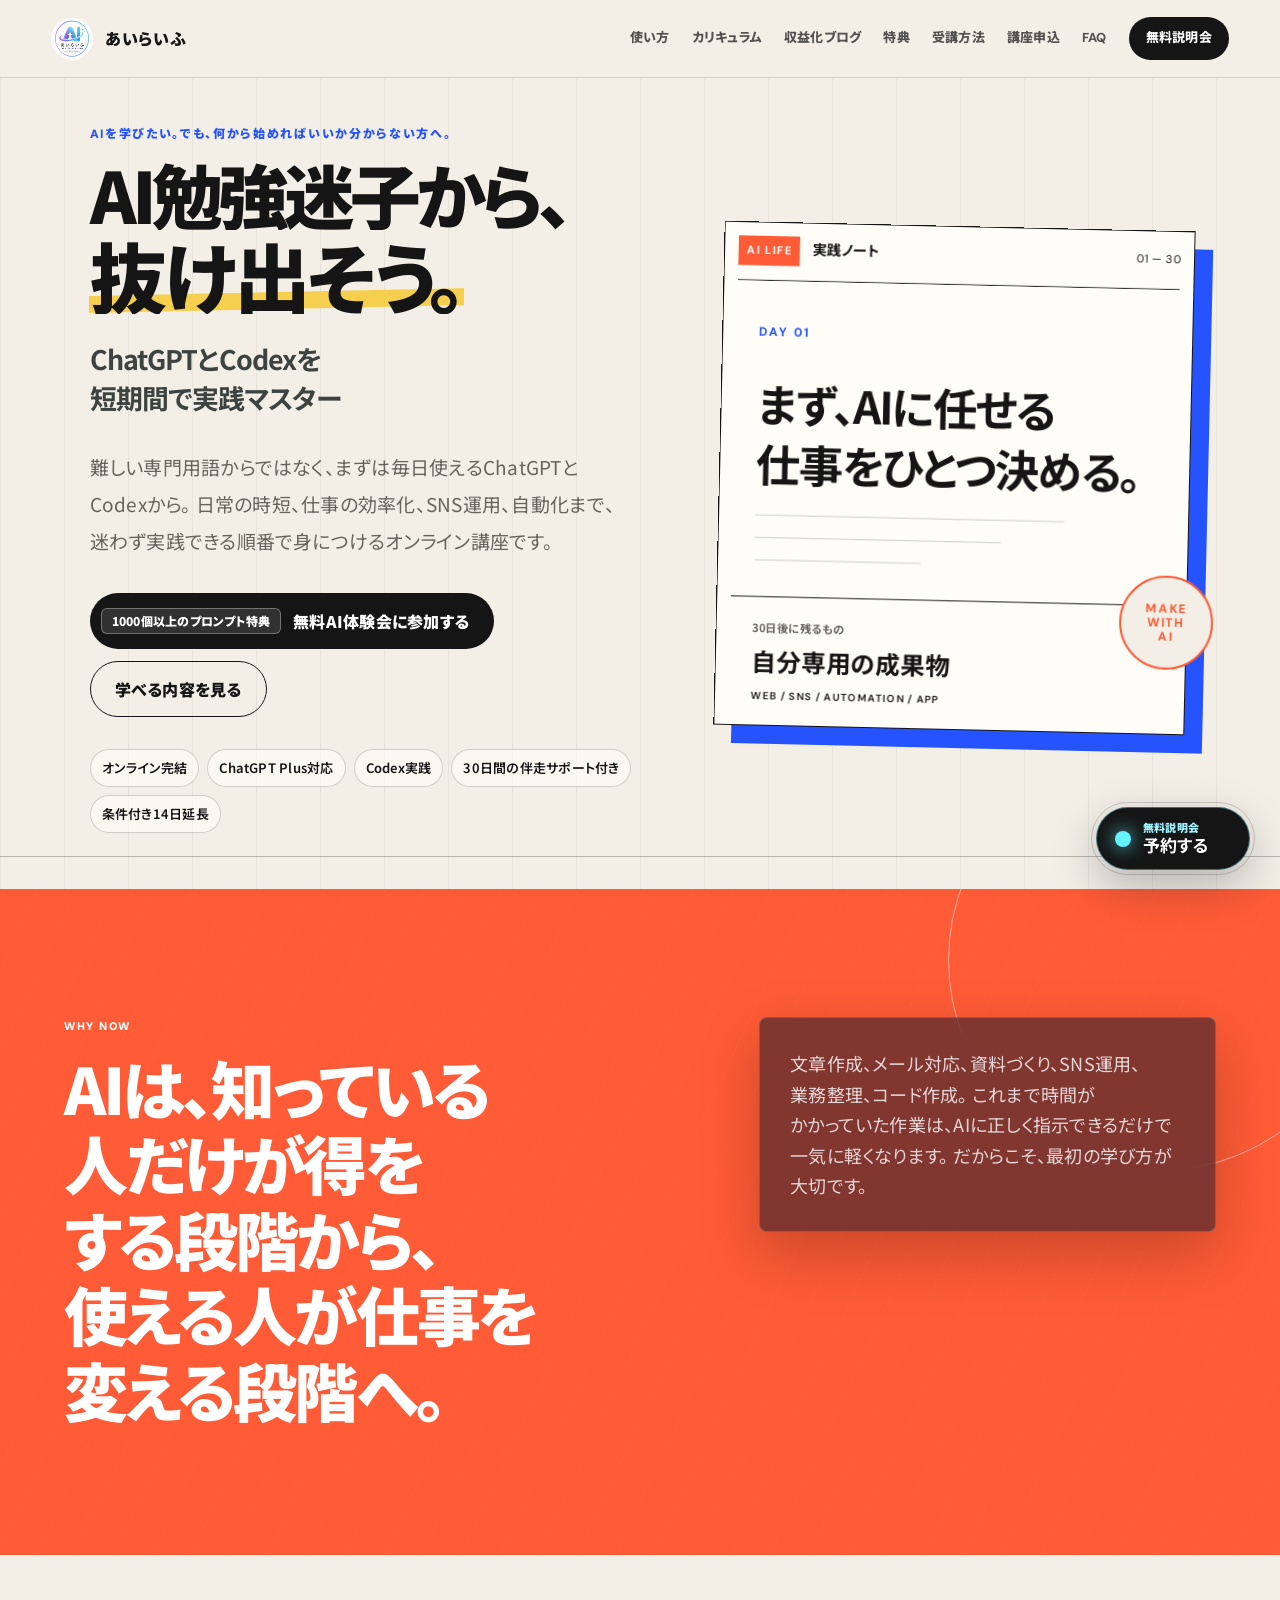
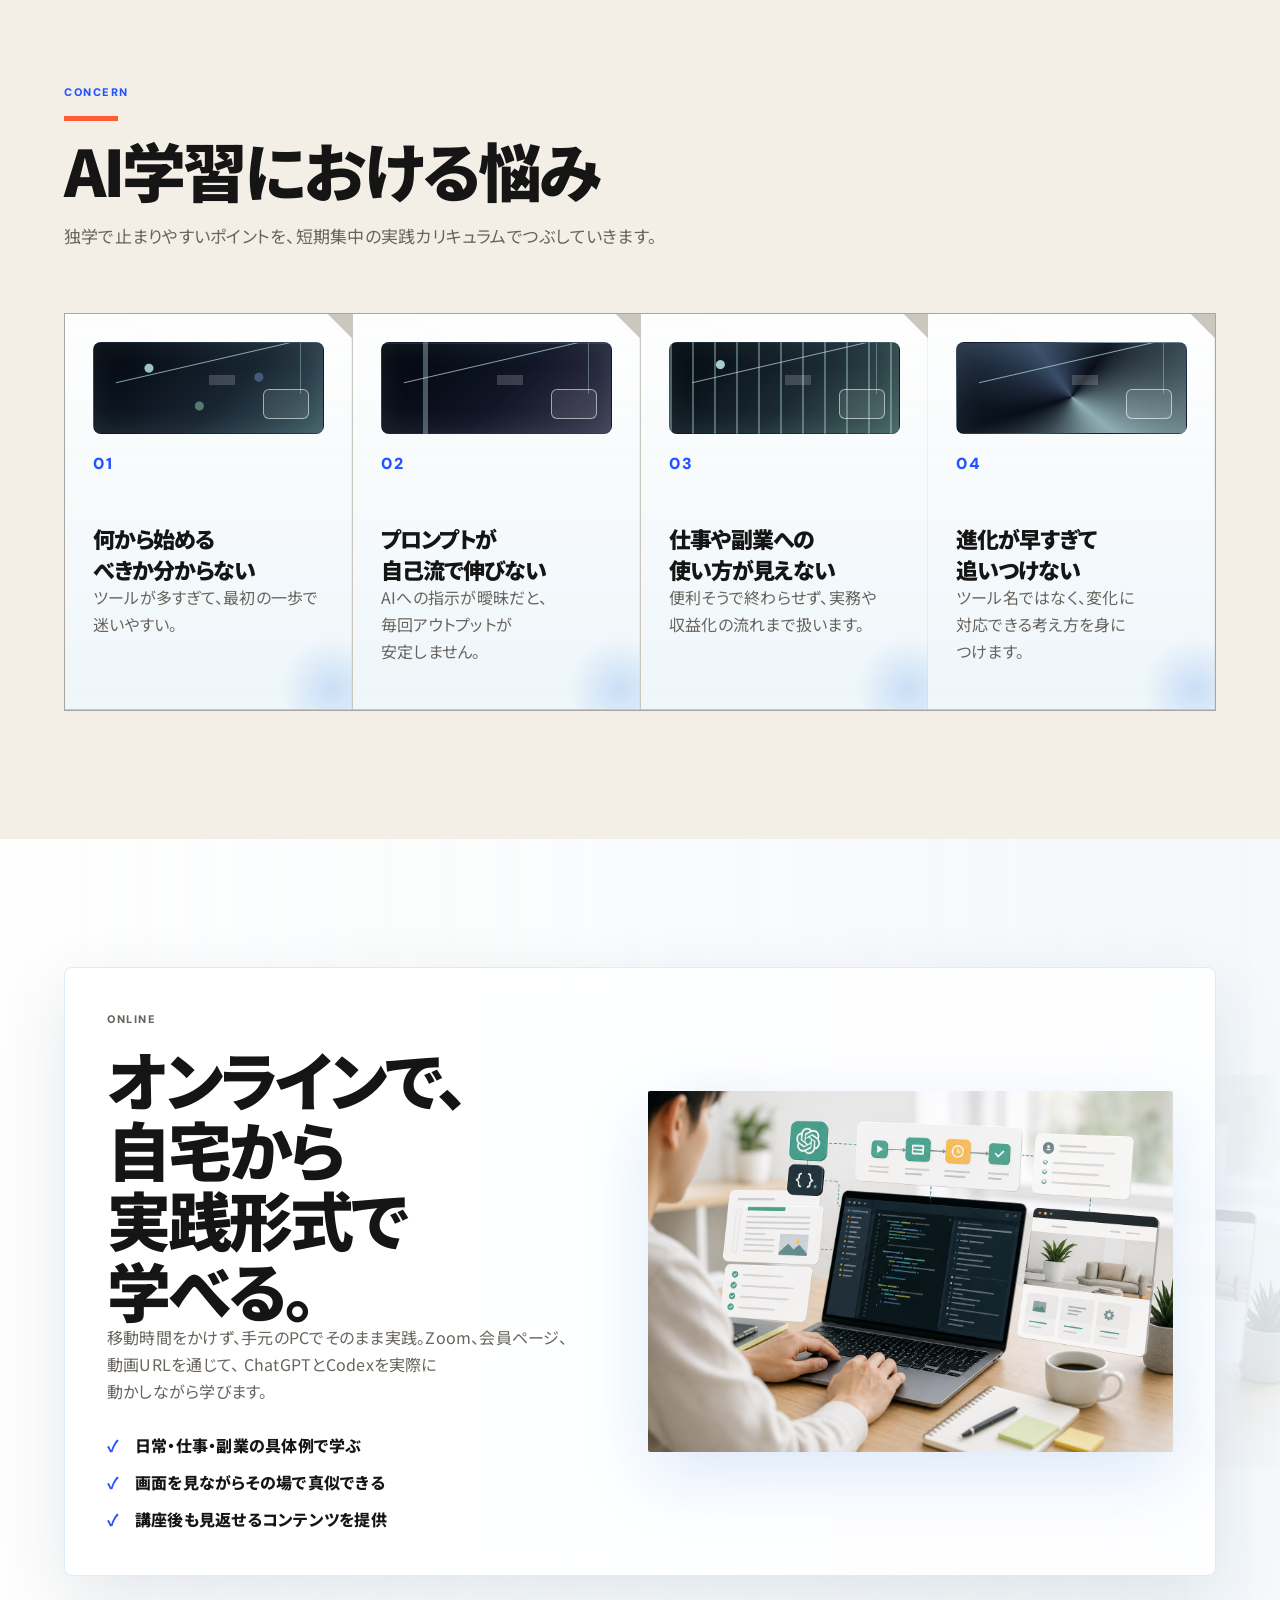
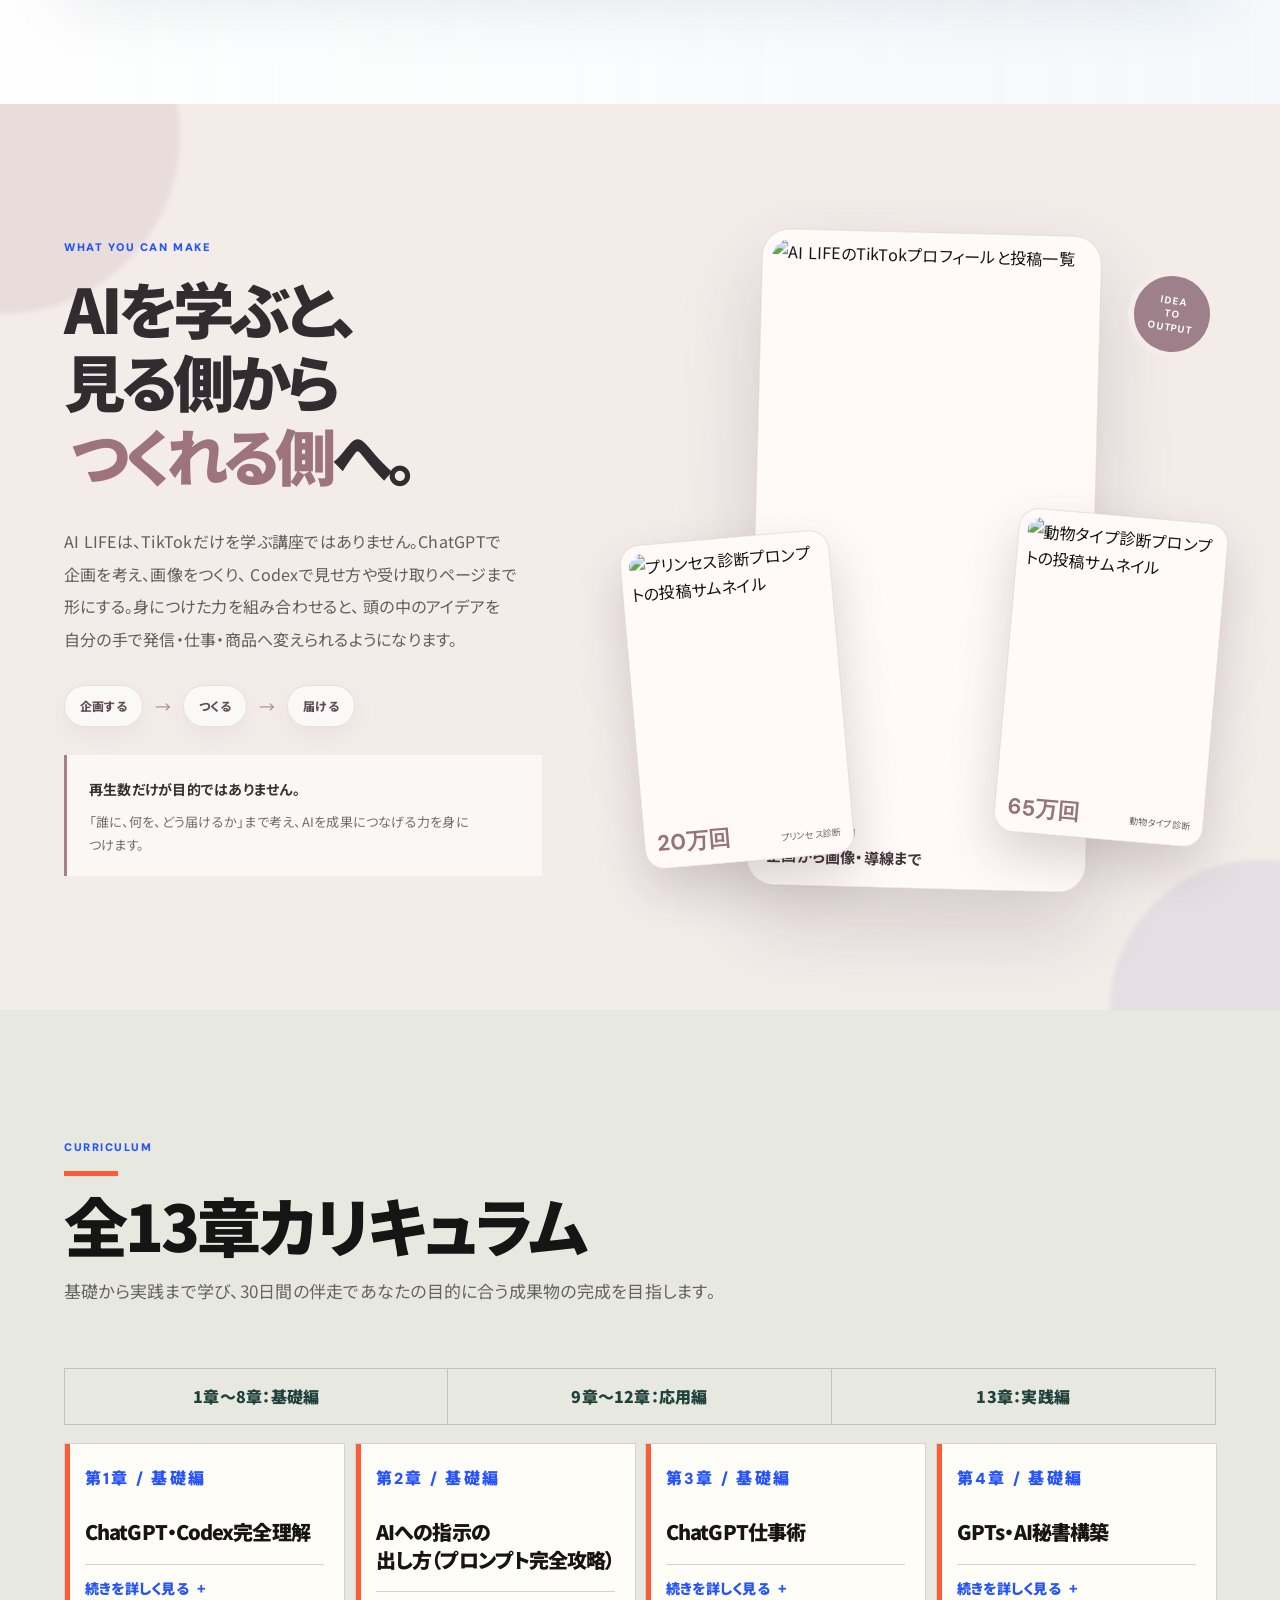
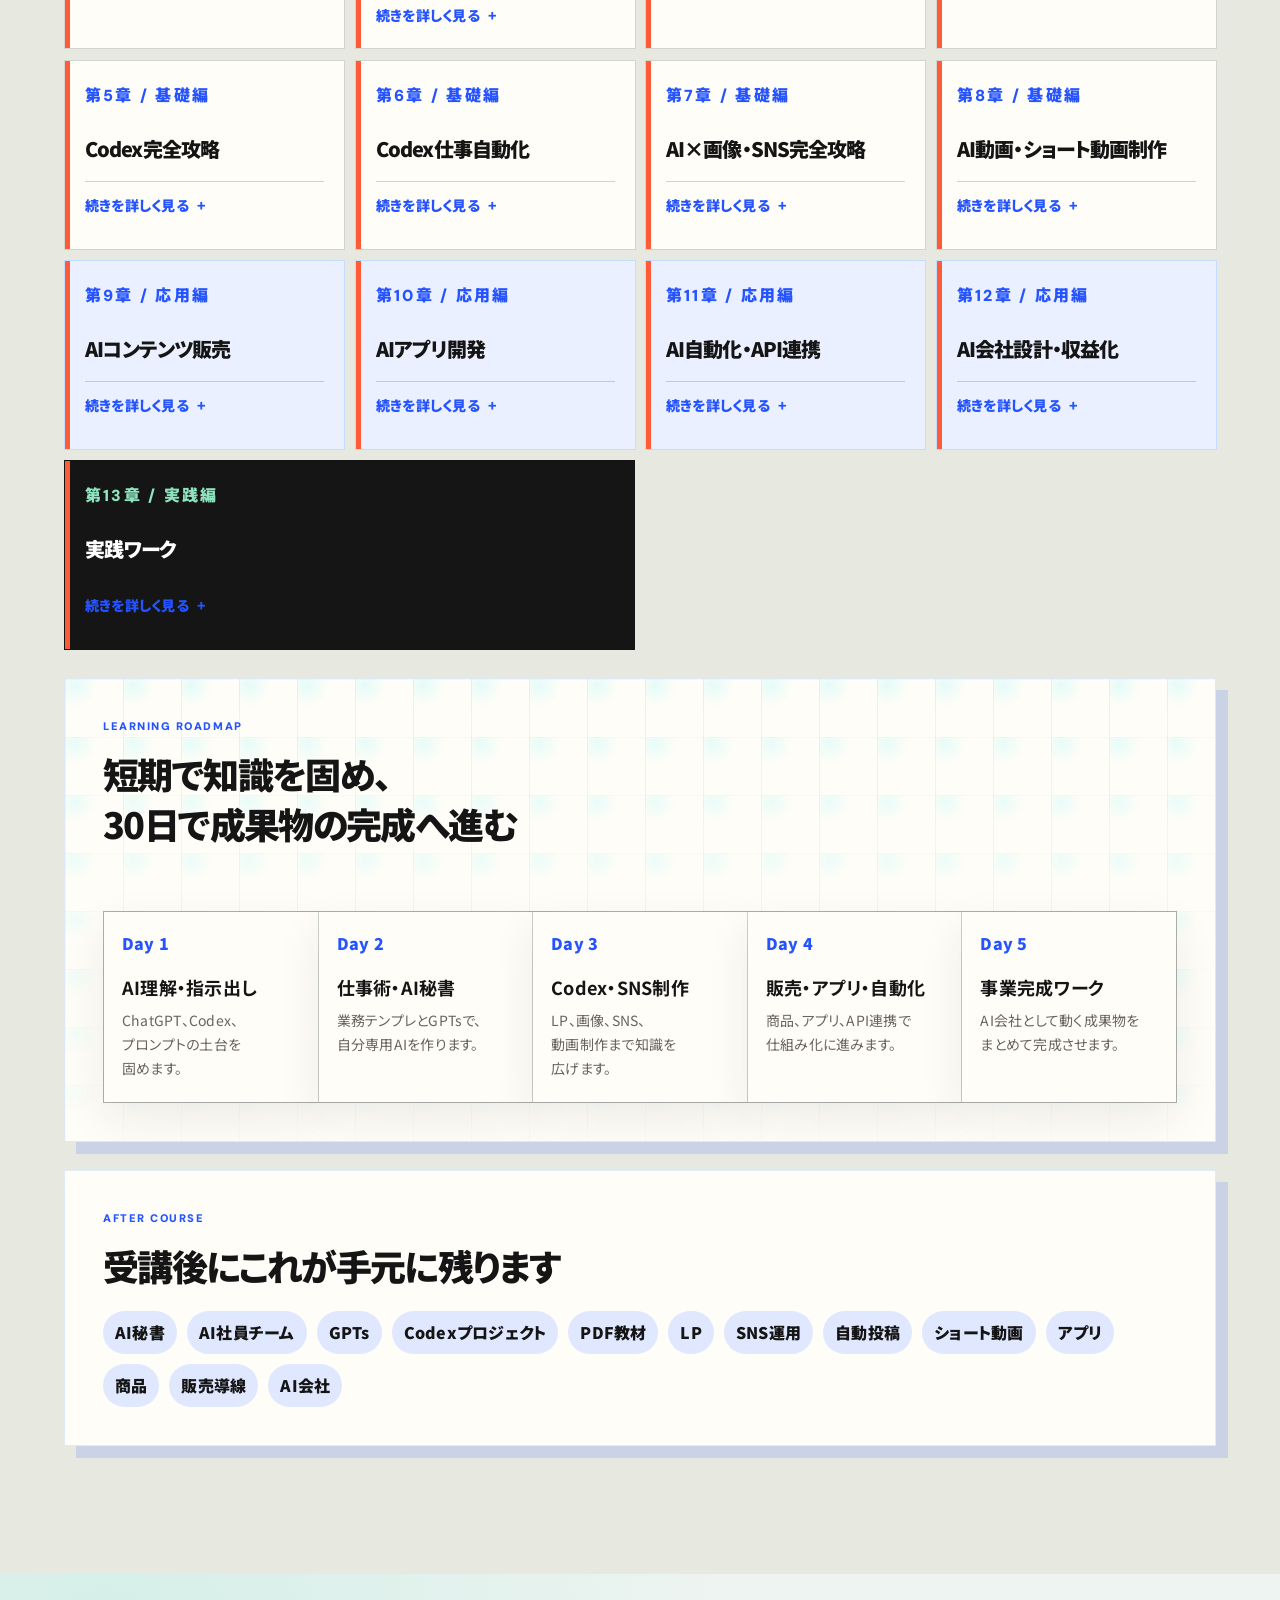
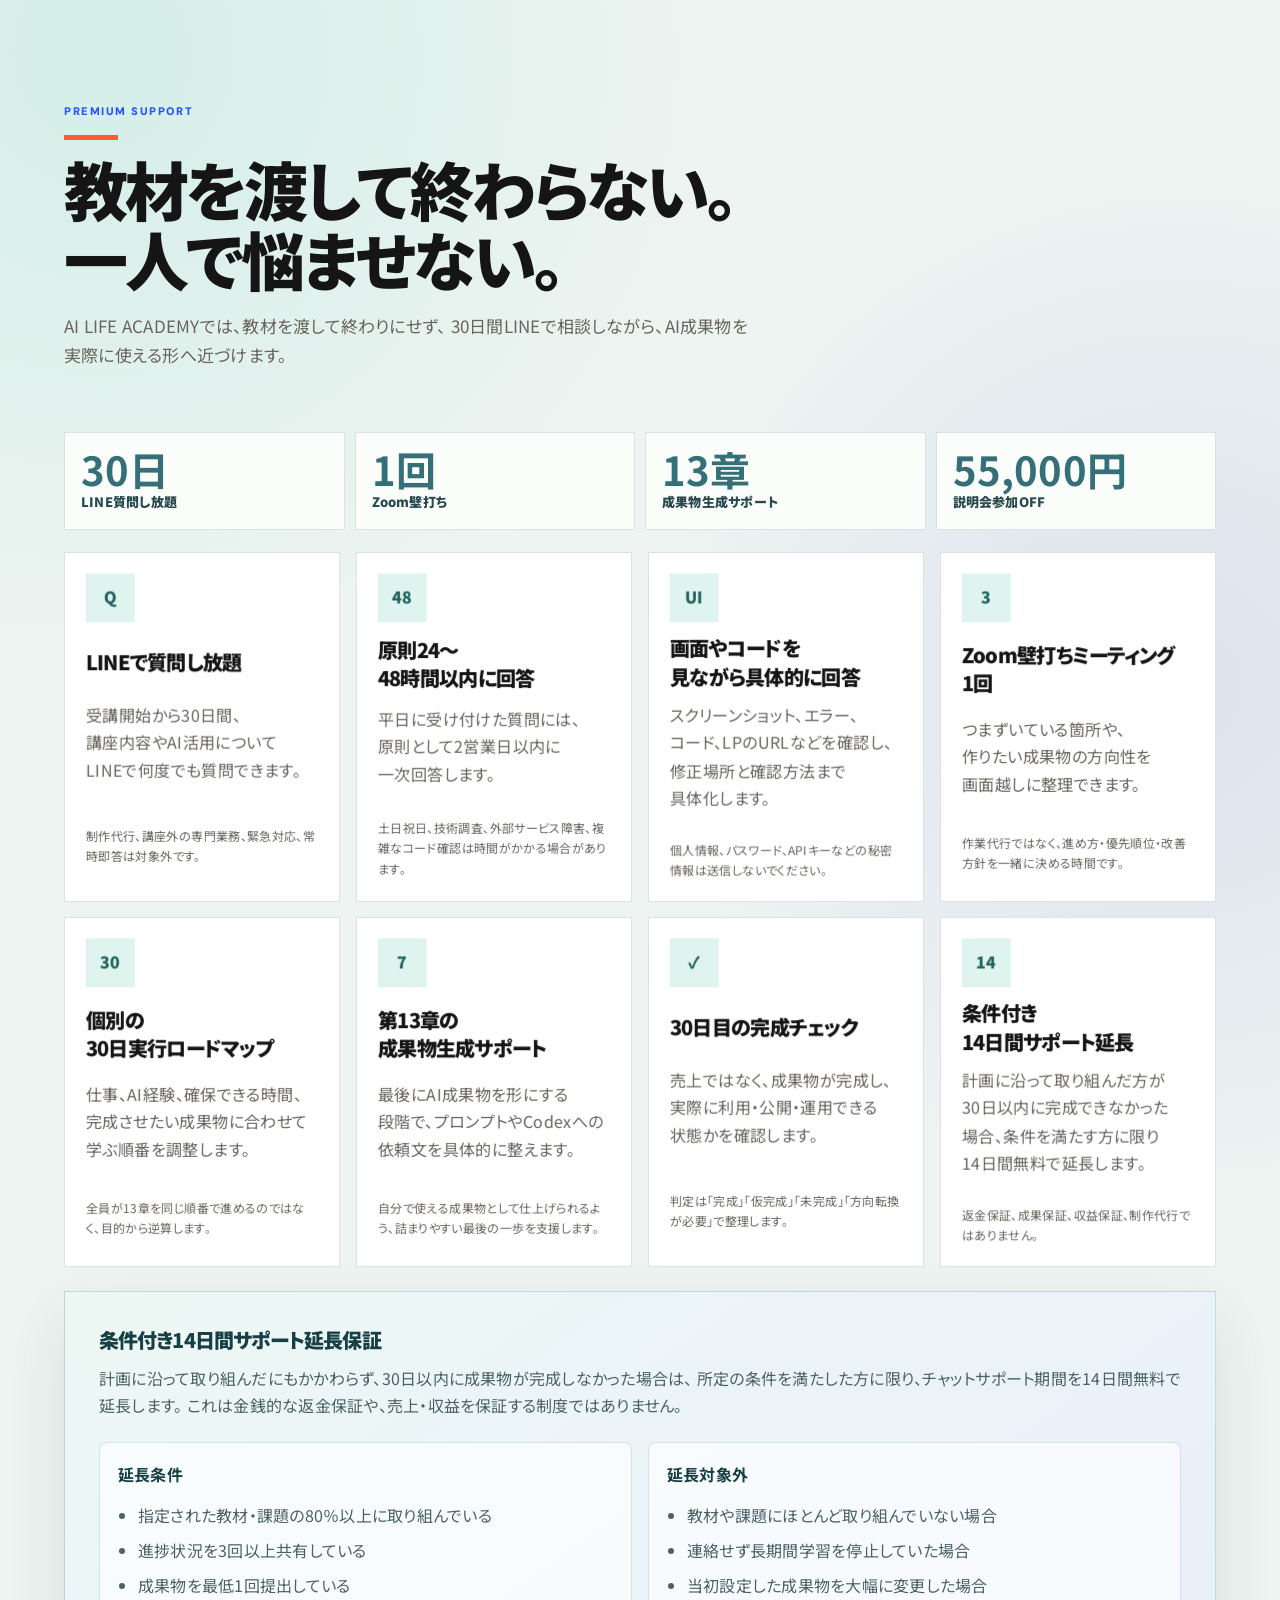
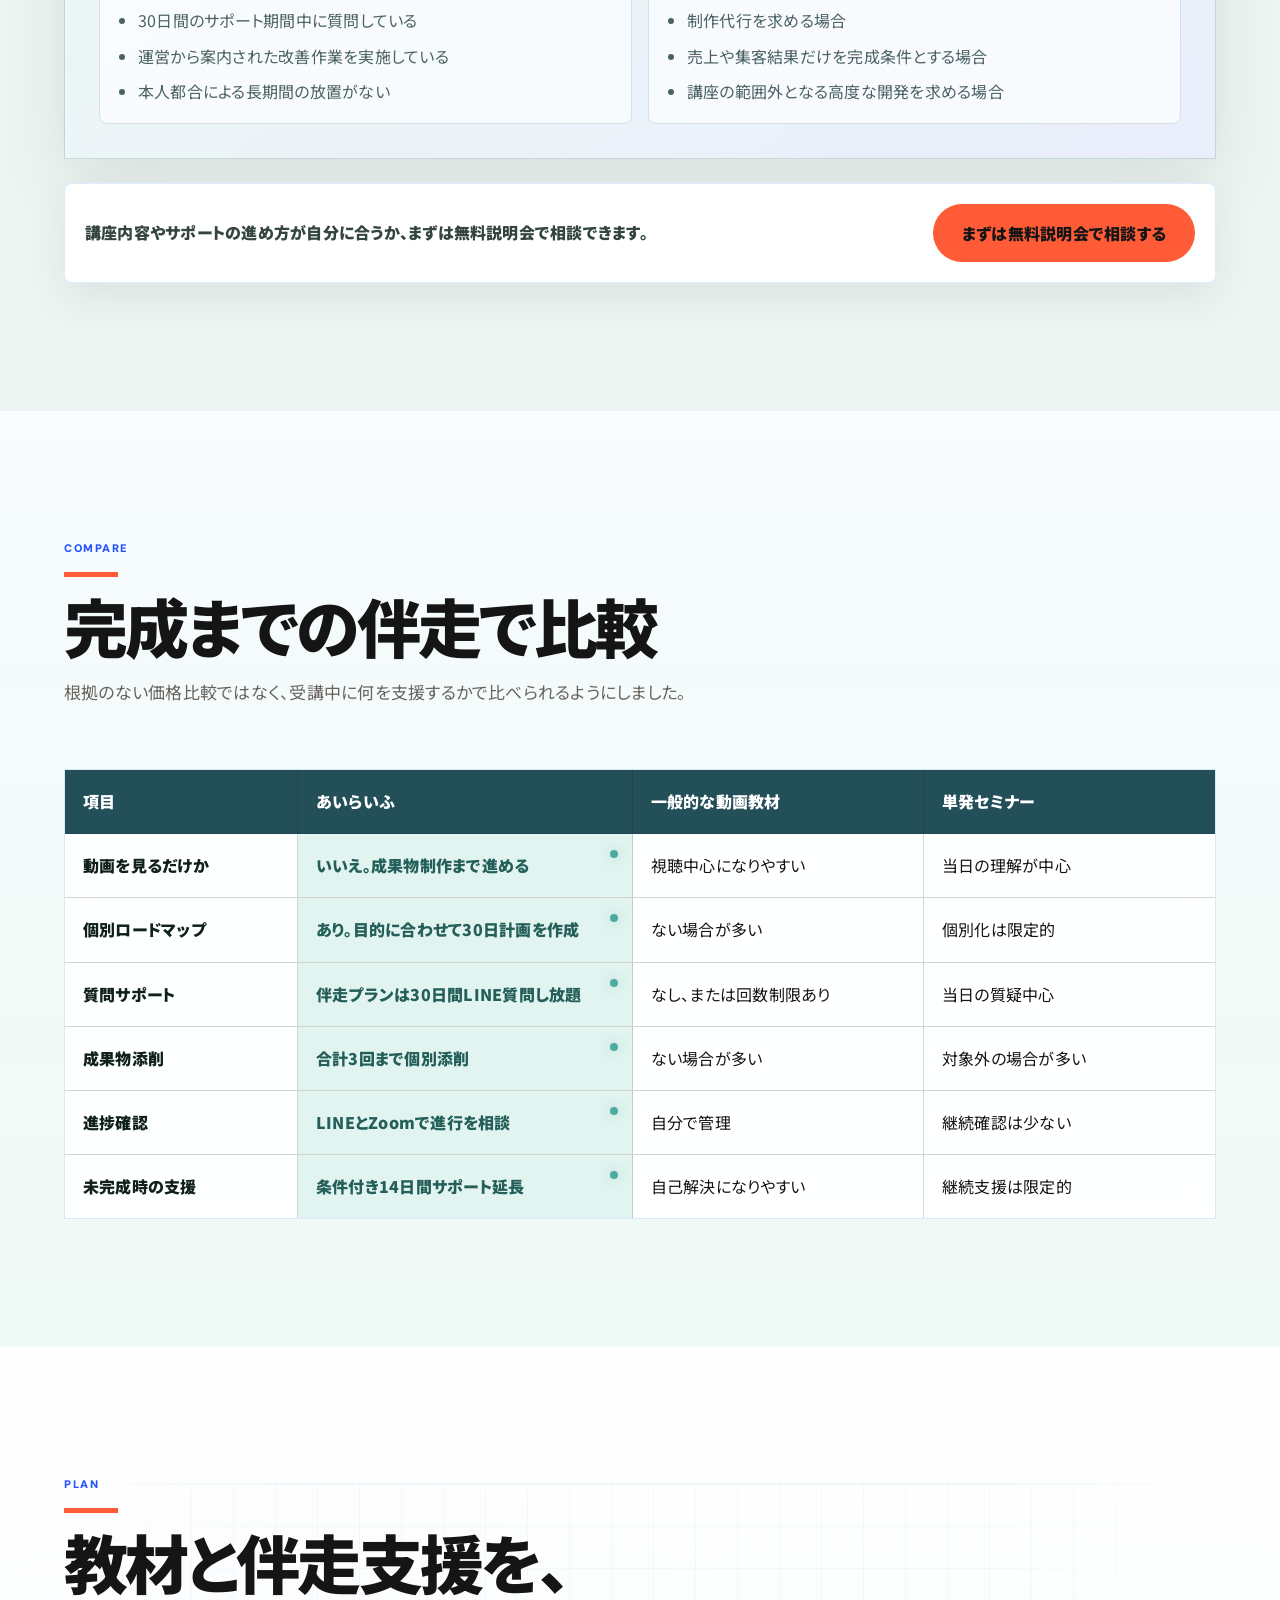
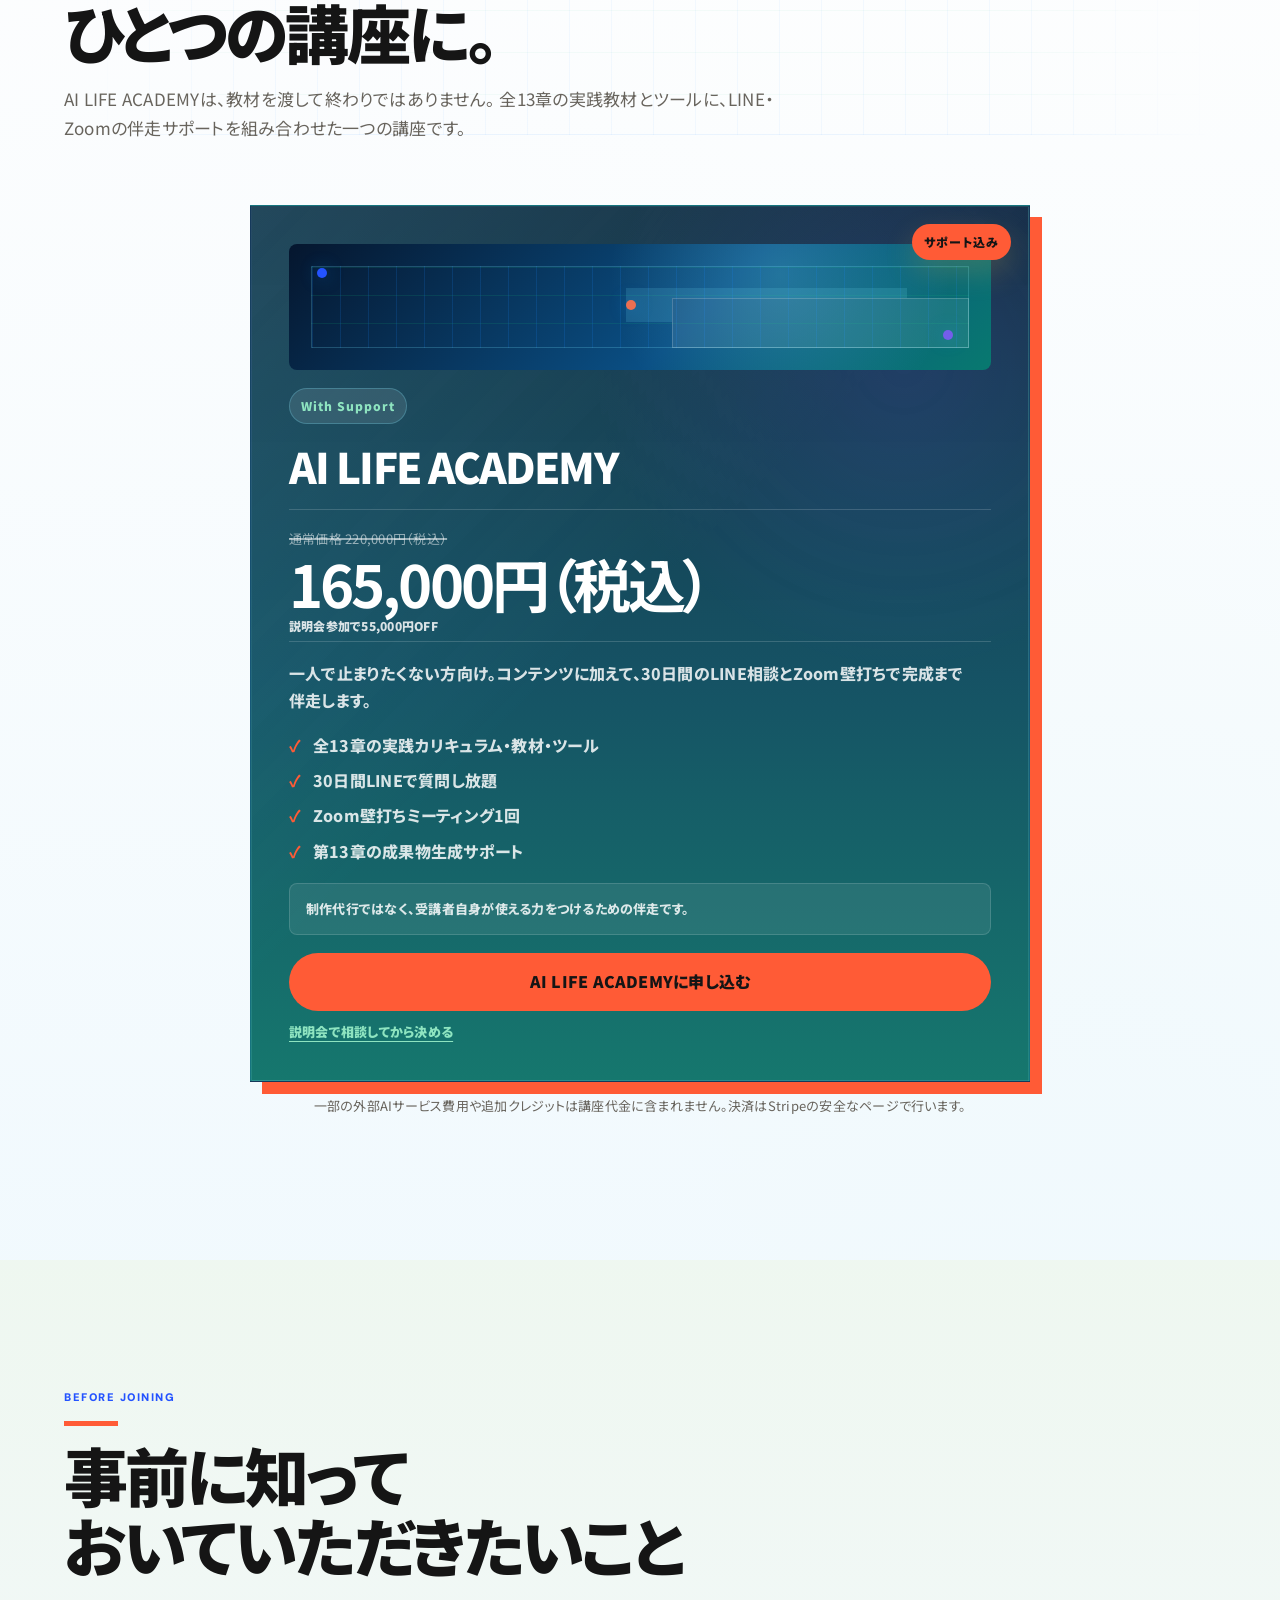
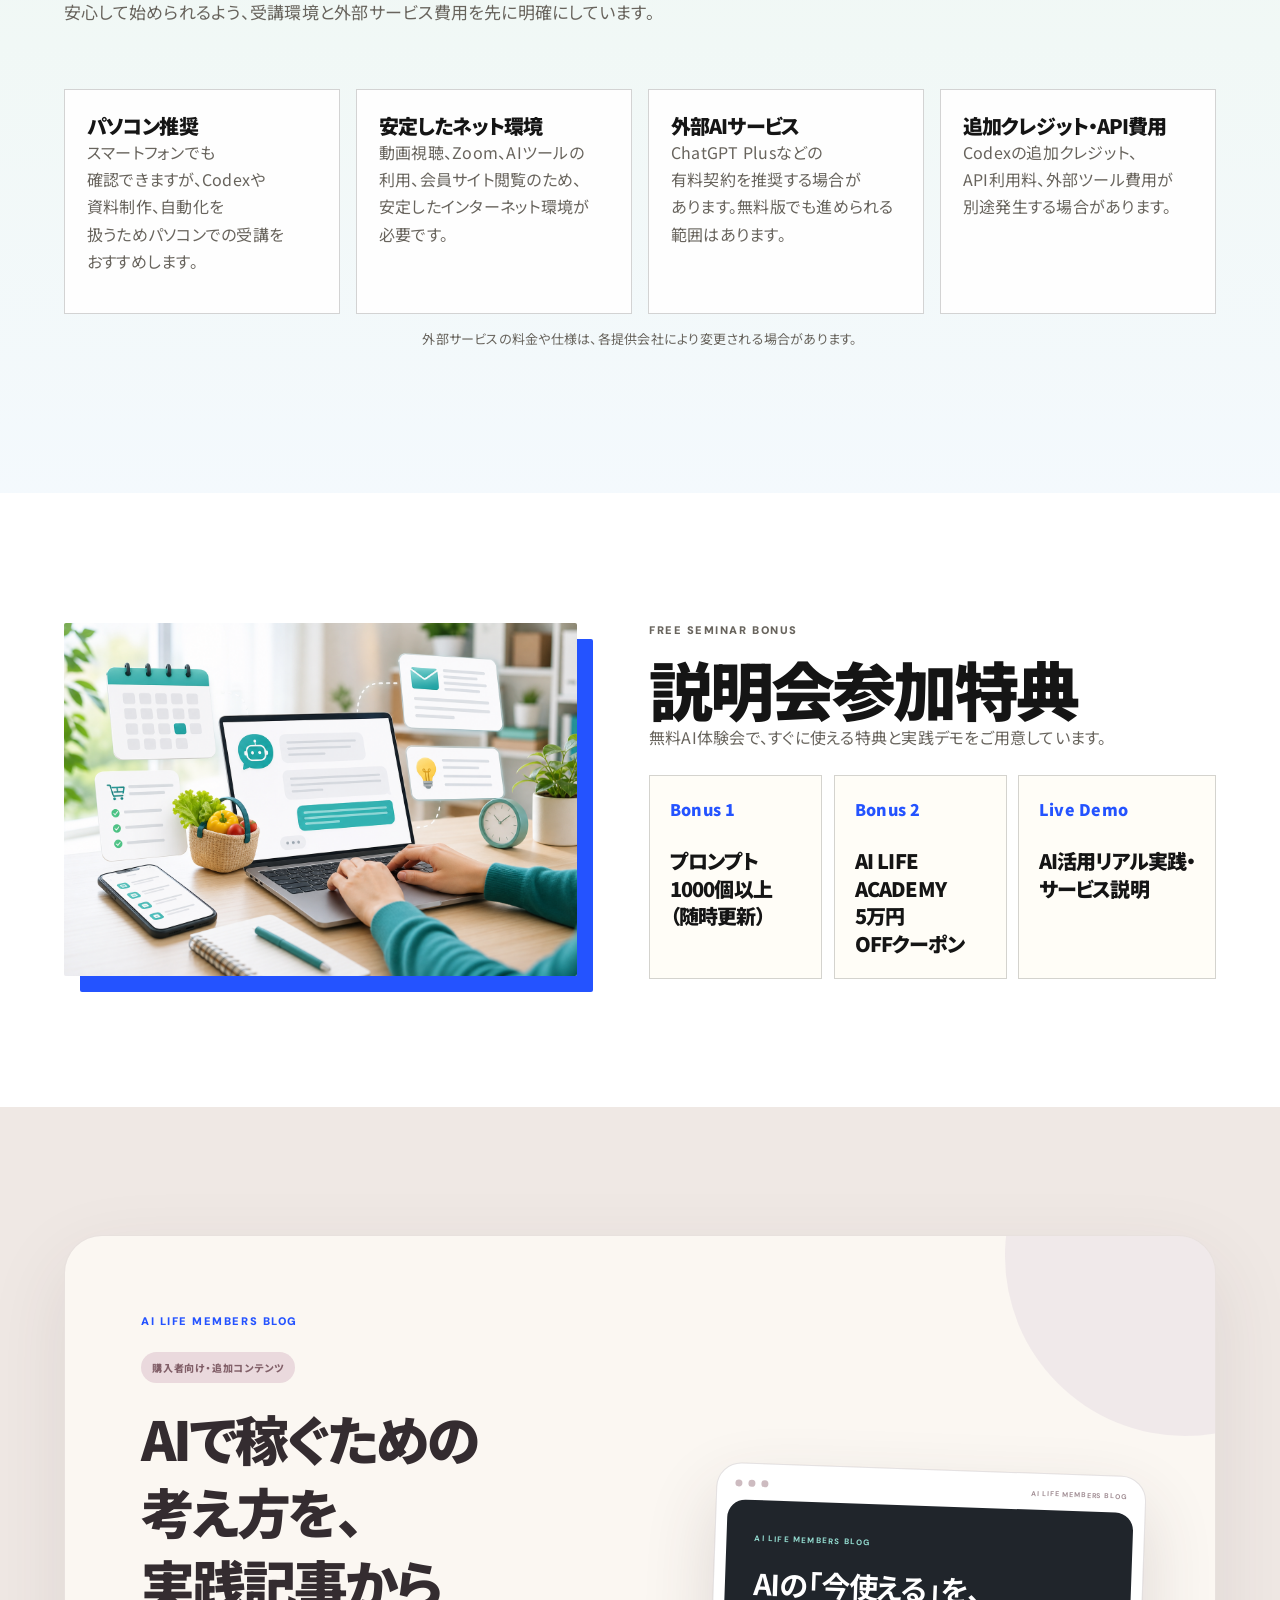
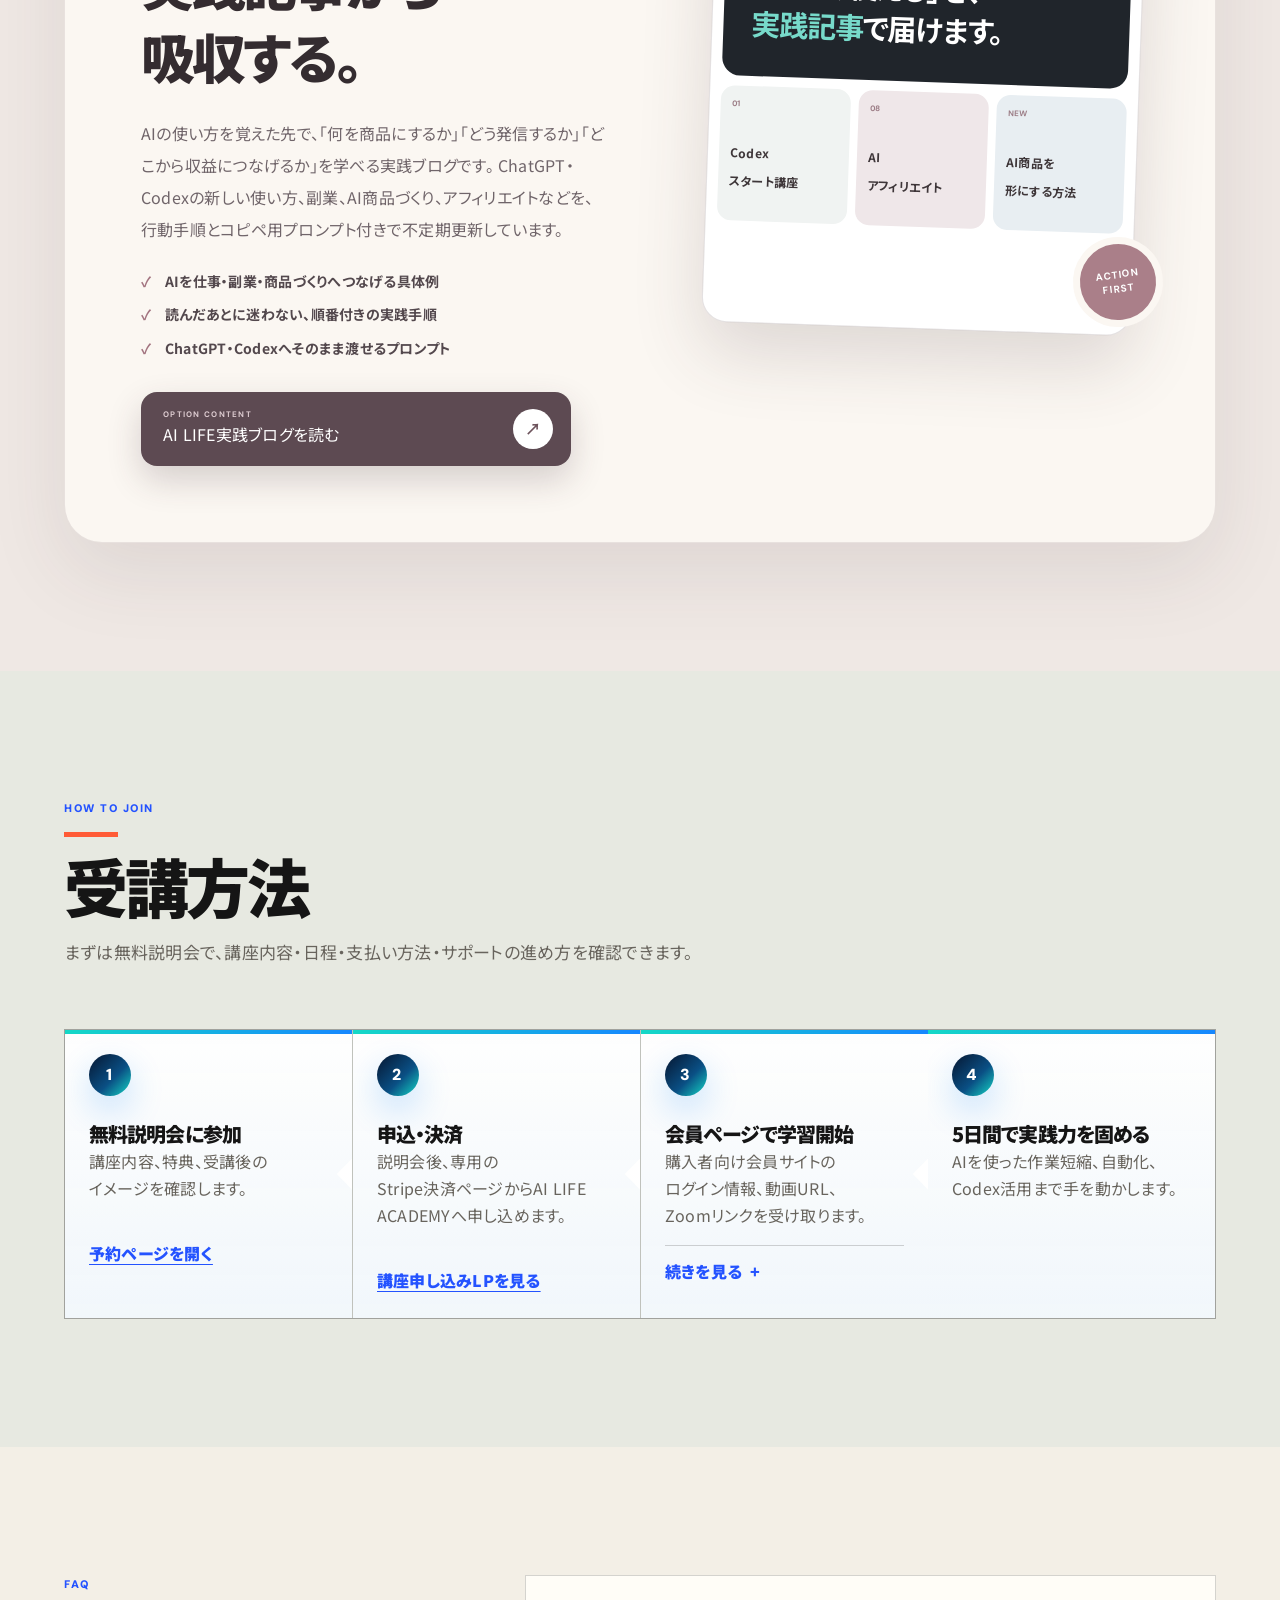
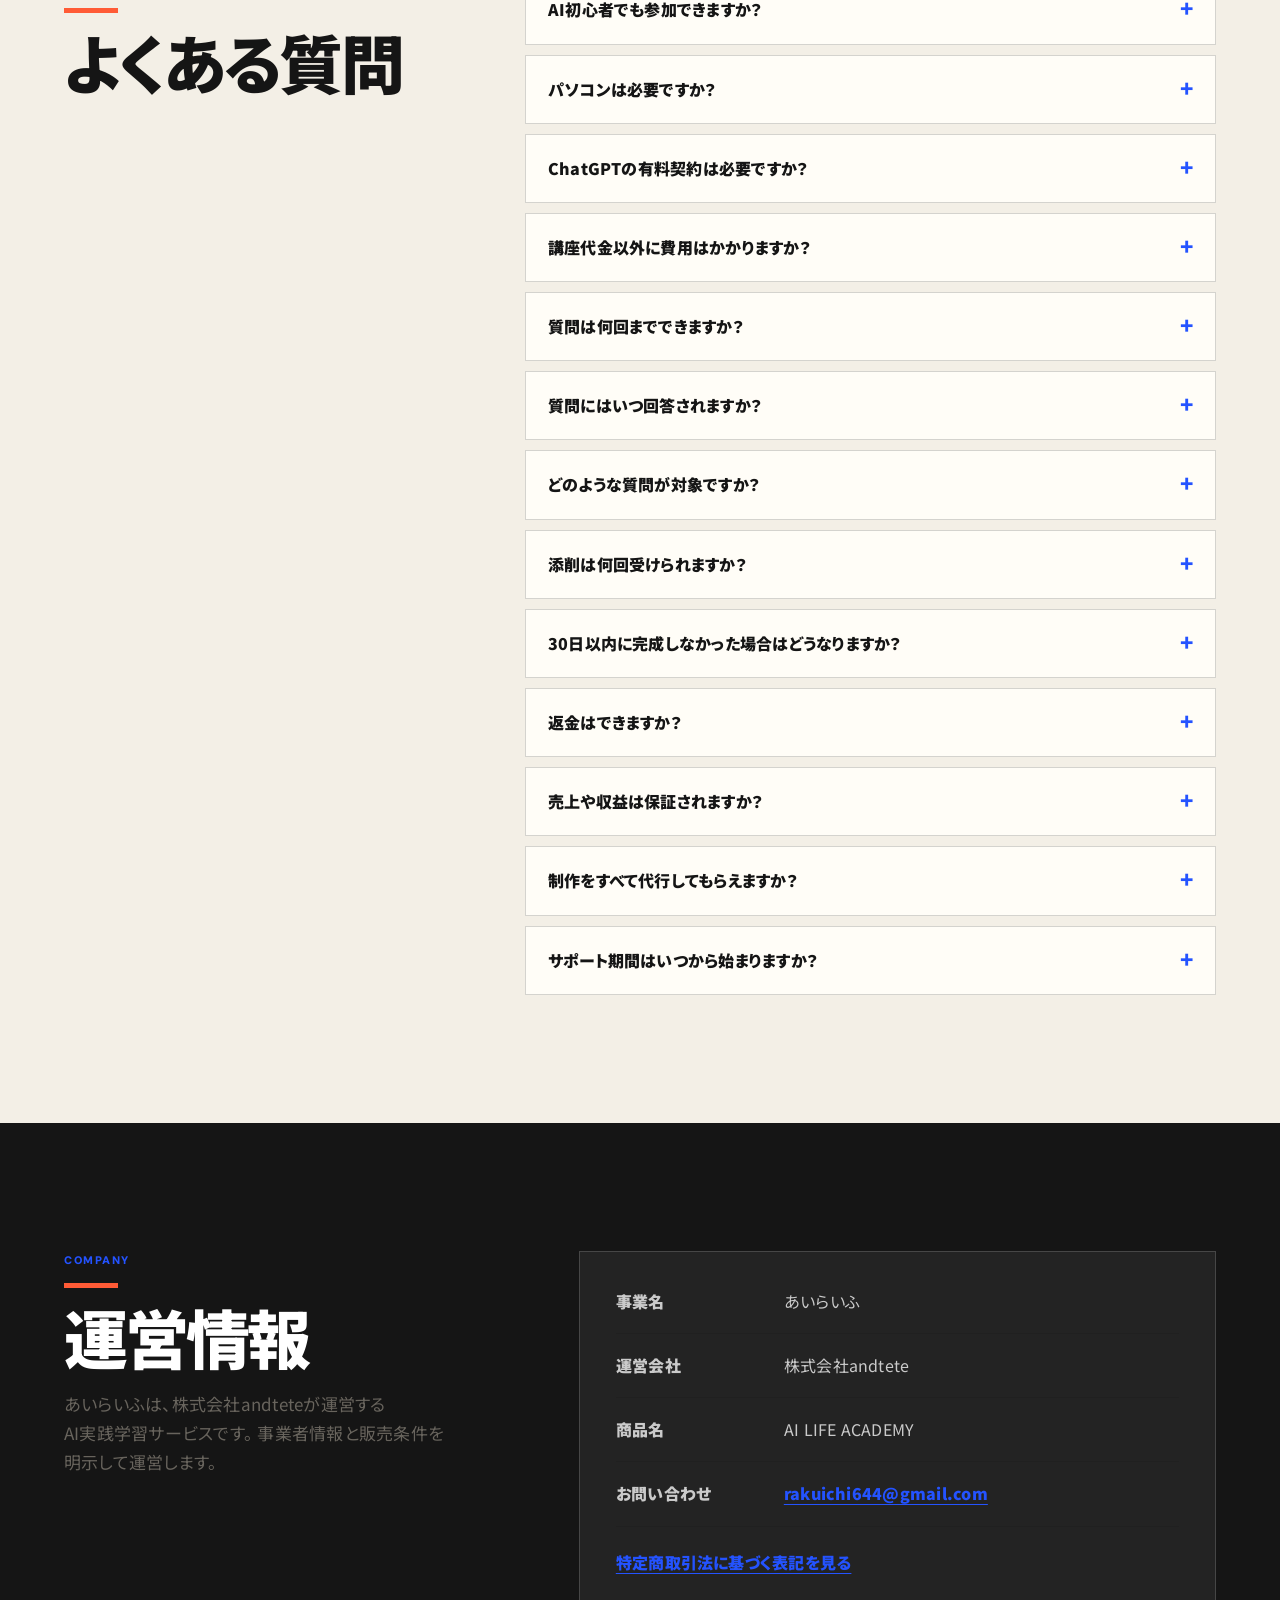
==== commit 54f5f18b: "Add monetization blog navigation and TikTok proof" ====
--- a/index.html
+++ b/index.html
@@ -27,6 +27,7 @@
       <nav class="nav" aria-label="主要ナビゲーション">
         <a href="manual.html">使い方</a>
         <a href="#curriculum">カリキュラム</a>
+        <a href="https://andtete-group.github.io/ai-life-roadmap/bonus/">収益化ブログ</a>
         <a href="#bonus">特典</a>
         <a href="#flow">受講方法</a>
         <a href="apply.html">講座申込</a>
@@ -72,7 +73,7 @@
           </p>
           <div class="hero-actions" aria-label="主要アクション">
             <a class="button primary with-tag" href="booking.html">
-              <span class="button-tag">500個以上のプロンプト特典</span>
+              <span class="button-tag">1000個以上のプロンプト特典</span>
               <span>無料AI体験会に参加する</span>
             </a>
             <a class="button secondary" href="#curriculum">学べる内容を見る</a>
@@ -161,6 +162,45 @@
           <figure class="image-panel">
             <img src="assets/work-codex.png" alt="ChatGPTとCodexを使って仕事や制作を進めるイメージ" />
           </figure>
+        </div>
+      </section>
+
+      <section class="section creation-proof-section" aria-labelledby="creation-proof-title">
+        <div class="section-inner creation-proof-layout">
+          <div class="creation-proof-copy">
+            <p class="eyebrow">What You Can Make</p>
+            <h2 id="creation-proof-title">
+              AIを学ぶと、<br />見る側から<span>つくれる側</span>へ。
+            </h2>
+            <p class="creation-proof-lead">
+              AI LIFEは、TikTokだけを学ぶ講座ではありません。ChatGPTで企画を考え、画像をつくり、
+              Codexで見せ方や受け取りページまで形にする。身につけた力を組み合わせると、
+              頭の中のアイデアを自分の手で発信・仕事・商品へ変えられるようになります。
+            </p>
+            <div class="creation-flow" aria-label="AIを使った制作の流れ">
+              <span>企画する</span><i>→</i><span>つくる</span><i>→</i><span>届ける</span>
+            </div>
+            <div class="creation-note">
+              <b>再生数だけが目的ではありません。</b>
+              <p>「誰に、何を、どう届けるか」まで考え、AIを成果につなげる力を身につけます。</p>
+            </div>
+          </div>
+
+          <div class="creation-proof-gallery" aria-label="AIを活用して制作したTikTok投稿の実例">
+            <figure class="creation-profile-card">
+              <img src="assets/tiktok-profile.jpg" alt="AI LIFEのTikTokプロフィールと投稿一覧" />
+              <figcaption><small>AIを使った発信実例</small><strong>企画から画像・導線まで</strong></figcaption>
+            </figure>
+            <figure class="creation-post-card creation-post-princess">
+              <img src="assets/tiktok-princess-20man.jpg" alt="プリンセス診断プロンプトの投稿サムネイル" />
+              <figcaption><strong>20万回</strong><span>プリンセス診断</span></figcaption>
+            </figure>
+            <figure class="creation-post-card creation-post-animal">
+              <img src="assets/tiktok-animal-65man.jpg" alt="動物タイプ診断プロンプトの投稿サムネイル" />
+              <figcaption><strong>65万回</strong><span>動物タイプ診断</span></figcaption>
+            </figure>
+            <div class="creation-sticker" aria-hidden="true">IDEA<br />TO<br />OUTPUT</div>
+          </div>
         </div>
       </section>
 
@@ -909,7 +949,7 @@
             <div class="bonus-list">
               <article>
                 <span>Bonus 1</span>
-                <h3>プロンプト500個以上（随時更新）</h3>
+                <h3>プロンプト1000個以上（随時更新）</h3>
               </article>
               <article>
                 <span>Bonus 2</span>
@@ -920,6 +960,40 @@
                 <h3>AI活用リアル実践・サービス説明</h3>
               </article>
             </div>
+          </div>
+        </div>
+      </section>
+
+      <section class="section members-blog-section" id="members-blog" aria-labelledby="members-blog-title">
+        <div class="section-inner members-blog-card">
+          <div class="members-blog-copy">
+            <p class="eyebrow">AI LIFE MEMBERS BLOG</p>
+            <span class="members-blog-label">購入者向け・追加コンテンツ</span>
+            <h2 id="members-blog-title">AIで稼ぐための考え方を、<br />実践記事から吸収する。</h2>
+            <p>
+              AIの使い方を覚えた先で、「何を商品にするか」「どう発信するか」「どこから収益につなげるか」を学べる実践ブログです。
+              ChatGPT・Codexの新しい使い方、副業、AI商品づくり、アフィリエイトなどを、行動手順とコピペ用プロンプト付きで不定期更新しています。
+            </p>
+            <ul>
+              <li>AIを仕事・副業・商品づくりへつなげる具体例</li>
+              <li>読んだあとに迷わない、順番付きの実践手順</li>
+              <li>ChatGPT・Codexへそのまま渡せるプロンプト</li>
+            </ul>
+            <a class="members-blog-button" href="https://andtete-group.github.io/ai-life-roadmap/bonus/">
+              <span><small>OPTION CONTENT</small>AI LIFE実践ブログを読む</span><b>↗</b>
+            </a>
+          </div>
+          <div class="members-blog-preview" aria-hidden="true">
+            <div class="preview-window">
+              <div class="preview-bar"><i></i><i></i><i></i><span>AI LIFE MEMBERS BLOG</span></div>
+              <div class="preview-hero"><small>AI LIFE MEMBERS BLOG</small><strong>AIの「今使える」を、<br /><em>実践記事</em>で届けます。</strong></div>
+              <div class="preview-posts">
+                <article><span>01</span><b>Codex<br />スタート講座</b></article>
+                <article><span>08</span><b>AI<br />アフィリエイト</b></article>
+                <article><span>NEW</span><b>AI商品を<br />形にする方法</b></article>
+              </div>
+            </div>
+            <div class="members-blog-stamp">ACTION<br />FIRST</div>
           </div>
         </div>
       </section>
@@ -1079,7 +1153,7 @@
             <p class="eyebrow">Free Briefing</p>
             <h2 id="briefing-title">無料AI体験会に参加する</h2>
             <p>
-              プロンプト500個以上の特典、AI活用の実演、講座内容とサポート範囲を約60分でご案内します。
+              プロンプト1000個以上の特典、AI活用の実演、講座内容とサポート範囲を約60分でご案内します。
               オンライン・顔出し不要で参加できます。
             </p>
           </div>
--- a/styles.css
+++ b/styles.css
@@ -4177,6 +4177,151 @@
   font-weight: 900;
 }
 
+/* 7日間のマンツーマン予約表 */
+.weekly-calendar-grid {
+  grid-template-columns: repeat(7, minmax(108px, 1fr));
+  align-items: stretch;
+  overflow-x: auto;
+  padding: 2px 2px 12px;
+  scroll-snap-type: x proximity;
+  scrollbar-color: rgba(27, 113, 229, 0.35) transparent;
+}
+
+.week-day-column {
+  min-width: 108px;
+  overflow: hidden;
+  border: 1px solid rgba(20, 45, 56, 0.11);
+  border-radius: 12px;
+  background: rgba(255, 255, 255, 0.82);
+  scroll-snap-align: start;
+}
+
+.week-day-heading {
+  display: grid;
+  place-items: center;
+  gap: 2px;
+  padding: 10px 6px;
+  border-bottom: 1px solid rgba(20, 45, 56, 0.09);
+  background: #f4f8f7;
+}
+
+.week-day-heading span {
+  color: var(--muted);
+  font-size: 11px;
+  font-weight: 900;
+}
+
+.week-day-heading strong {
+  color: var(--ink);
+  font-size: 15px;
+  line-height: 1.2;
+}
+
+.week-day-heading.is-today {
+  background: linear-gradient(135deg, #e7f8f3, #eef7ff);
+}
+
+.week-day-heading.is-today span::after {
+  content: " TODAY";
+  color: var(--teal);
+  font-size: 8px;
+}
+
+.week-time-list {
+  display: grid;
+  align-content: start;
+  gap: 7px;
+  min-height: 118px;
+  padding: 8px;
+}
+
+.week-time-option {
+  position: relative;
+  display: grid;
+  place-items: center;
+  gap: 2px;
+  min-height: 58px;
+  padding: 8px 4px;
+  border: 1px solid rgba(27, 113, 229, 0.2);
+  border-radius: 9px;
+  background: linear-gradient(180deg, #fff, #f3faff);
+  cursor: pointer;
+  transition: transform 160ms ease, border-color 160ms ease, box-shadow 160ms ease;
+}
+
+.week-time-option:hover {
+  transform: translateY(-1px);
+  border-color: rgba(27, 113, 229, 0.55);
+  box-shadow: 0 8px 20px rgba(27, 113, 229, 0.12);
+}
+
+.week-time-option.is-selected {
+  border-color: var(--blue);
+  background: linear-gradient(145deg, #e5f5ff, #effbf7);
+  box-shadow: 0 0 0 3px rgba(27, 113, 229, 0.12);
+}
+
+.week-time-option.is-full {
+  border-color: transparent;
+  background: #f2f4f4;
+  color: #9aa5a2;
+  cursor: not-allowed;
+  box-shadow: none;
+}
+
+.week-time-option strong {
+  font-size: 14px;
+  line-height: 1.2;
+}
+
+.week-time-option small {
+  color: var(--teal);
+  font-size: 9px;
+  font-weight: 900;
+}
+
+.week-time-option.is-full small {
+  color: #9aa5a2;
+}
+
+.week-no-slot {
+  display: grid;
+  min-height: 58px;
+  place-items: center;
+  color: #a1aba8;
+  font-size: 10px;
+  font-weight: 800;
+  text-align: center;
+}
+
+@media (max-width: 760px) {
+  .calendar-header {
+    align-items: flex-start;
+  }
+
+  .calendar-header h3 {
+    width: 100%;
+    font-size: 17px;
+  }
+
+  .calendar-header > span {
+    order: 3;
+  }
+
+  .calendar-month-controls {
+    width: 100%;
+  }
+
+  .calendar-month-controls button {
+    flex: 1;
+  }
+
+  .weekly-calendar-grid {
+    margin-right: -18px;
+    padding-right: 18px;
+  }
+}
+
 .slot-week {
   display: grid;
   gap: 10px;
--- a/atelier.css
+++ b/atelier.css
@@ -747,3 +747,314 @@
   .floating-briefing-cta span { color:#b7eee5; font-size:9px; }
   .floating-briefing-cta strong { font-size:15px; }
 }
+
+/* AI creation proof — editorial evidence without turning the academy into a TikTok course. */
+.creation-proof-section {
+  position:relative;
+  overflow:hidden;
+  background:#f3ece9;
+}
+.creation-proof-section::before,
+.creation-proof-section::after {
+  content:"";
+  position:absolute;
+  border-radius:50%;
+  filter:blur(2px);
+  pointer-events:none;
+}
+.creation-proof-section::before {
+  width:360px;
+  height:360px;
+  left:-180px;
+  top:-150px;
+  background:rgba(206,177,184,.26);
+}
+.creation-proof-section::after {
+  width:300px;
+  height:300px;
+  right:-130px;
+  bottom:-150px;
+  background:rgba(184,178,205,.22);
+}
+.creation-proof-layout {
+  position:relative;
+  z-index:1;
+  display:grid;
+  grid-template-columns:minmax(0,.9fr) minmax(440px,1.1fr);
+  gap:clamp(48px,7vw,96px);
+  align-items:center;
+}
+.creation-proof-copy h2 {
+  margin:0;
+  color:#322b2f;
+  font-family:"Noto Sans JP",sans-serif;
+  font-size:clamp(38px,4.8vw,64px);
+  line-height:1.2;
+  letter-spacing:-.065em;
+}
+.creation-proof-copy h2 span {
+  display:inline-block;
+  margin-left:.12em;
+  color:#9d747e;
+  font-family:"DM Sans","Noto Sans JP",sans-serif;
+}
+.creation-proof-lead {
+  max-width:610px;
+  margin:27px 0 0;
+  color:#655b60;
+  font-size:16px;
+  line-height:2.05;
+}
+.creation-flow {
+  display:flex;
+  align-items:center;
+  gap:12px;
+  margin-top:29px;
+}
+.creation-flow span {
+  padding:10px 15px;
+  border:1px solid rgba(117,87,99,.16);
+  border-radius:999px;
+  background:rgba(255,255,255,.68);
+  color:#5f4d55;
+  font-size:12px;
+  font-weight:800;
+  box-shadow:0 8px 24px rgba(90,68,77,.06);
+}
+.creation-flow i { color:#a7868f; font-style:normal; }
+.creation-note {
+  margin-top:28px;
+  padding:20px 22px;
+  border-left:3px solid #aa7f89;
+  background:rgba(255,255,255,.58);
+}
+.creation-note b { color:#3a3135; font-size:14px; }
+.creation-note p { margin:7px 0 0; color:#766a70; font-size:13px; line-height:1.8; }
+.creation-proof-gallery {
+  position:relative;
+  min-height:650px;
+}
+.creation-proof-gallery figure { margin:0; }
+.creation-profile-card {
+  position:absolute;
+  z-index:1;
+  top:0;
+  left:50%;
+  width:min(340px,68%);
+  padding:9px 9px 17px;
+  overflow:hidden;
+  border:1px solid rgba(84,67,74,.13);
+  border-radius:28px;
+  background:#fffaf7;
+  box-shadow:0 34px 80px rgba(75,56,65,.18);
+  transform:translateX(-50%) rotate(1.5deg);
+}
+.creation-profile-card img {
+  width:100%;
+  aspect-ratio:755/1344;
+  object-fit:cover;
+  border-radius:20px;
+}
+.creation-profile-card figcaption { padding:15px 10px 0; }
+.creation-profile-card small,
+.creation-profile-card strong { display:block; }
+.creation-profile-card small { color:#a1838b; font-size:9px; font-weight:800; letter-spacing:.12em; }
+.creation-profile-card strong { margin-top:4px; color:#40343a; font-size:15px; }
+.creation-post-card {
+  position:absolute;
+  z-index:2;
+  width:210px;
+  padding:8px 8px 13px;
+  border:1px solid rgba(84,67,74,.13);
+  border-radius:20px;
+  background:#fffaf7;
+  box-shadow:0 22px 50px rgba(75,56,65,.2);
+}
+.creation-post-card img {
+  width:100%;
+  aspect-ratio:450/630;
+  object-fit:cover;
+  border-radius:14px;
+}
+.creation-post-card figcaption {
+  display:flex;
+  align-items:flex-end;
+  justify-content:space-between;
+  gap:8px;
+  padding:11px 4px 0;
+}
+.creation-post-card figcaption strong { color:#96727b; font:700 22px/1 "DM Sans",sans-serif; }
+.creation-post-card figcaption span { color:#71656a; font-size:9px; }
+.creation-post-princess { left:0; bottom:20px; transform:rotate(-5deg); }
+.creation-post-animal { right:0; bottom:42px; transform:rotate(5deg); }
+.creation-sticker {
+  position:absolute;
+  z-index:3;
+  top:38px;
+  right:0;
+  width:88px;
+  height:88px;
+  display:grid;
+  place-items:center;
+  border:6px solid #f3ece9;
+  border-radius:50%;
+  background:#9d8089;
+  color:#fff;
+  font:700 10px/1.35 "DM Sans",sans-serif;
+  letter-spacing:.09em;
+  text-align:center;
+  transform:rotate(9deg);
+}
+.creation-post-card:hover { transform:translateY(-8px) rotate(0); }
+.creation-post-card { transition:transform .45s cubic-bezier(.2,.8,.2,1); }
+
+@media (max-width:900px) {
+  .creation-proof-layout { grid-template-columns:1fr; gap:44px; }
+  .creation-proof-gallery { width:min(560px,100%); margin:auto; }
+}
+
+@media (max-width:560px) {
+  .creation-proof-section { padding-top:74px; padding-bottom:70px; }
+  .creation-proof-copy h2 { font-size:clamp(35px,10vw,43px); line-height:1.28; }
+  .creation-proof-lead { font-size:14px; line-height:1.95; }
+  .creation-flow { gap:7px; }
+  .creation-flow span { padding:9px 11px; font-size:10px; }
+  .creation-proof-gallery { min-height:570px; }
+  .creation-profile-card { width:68%; }
+  .creation-post-card { width:40%; }
+  .creation-post-princess { left:0; bottom:0; }
+  .creation-post-animal { right:0; bottom:22px; }
+  .creation-post-card figcaption { display:block; }
+  .creation-post-card figcaption strong { font-size:18px; }
+  .creation-post-card figcaption span { display:block; margin-top:4px; }
+  .creation-sticker { top:20px; right:-3px; width:72px; height:72px; font-size:8px; }
+}
+
+/* Two-way entry to the continually updated monetization/implementation blog. */
+.members-blog-section { background:#efe8e4; }
+.members-blog-card {
+  position:relative;
+  display:grid;
+  grid-template-columns:minmax(0,1fr) minmax(420px,.9fr);
+  gap:clamp(44px,7vw,90px);
+  align-items:center;
+  padding:clamp(38px,6vw,76px);
+  overflow:hidden;
+  border:1px solid rgba(88,68,77,.12);
+  border-radius:38px;
+  background:#fbf7f2;
+  box-shadow:0 28px 80px rgba(67,49,58,.1);
+}
+.members-blog-card::before {
+  content:"";
+  position:absolute;
+  width:360px;
+  height:360px;
+  right:-150px;
+  top:-160px;
+  border-radius:50%;
+  background:rgba(201,181,205,.22);
+}
+.members-blog-copy { position:relative; z-index:1; }
+.members-blog-label {
+  display:inline-flex;
+  margin:8px 0 19px;
+  padding:7px 11px;
+  border-radius:999px;
+  background:#ead9dd;
+  color:#815f68;
+  font-size:10px;
+  font-weight:800;
+  letter-spacing:.08em;
+}
+.members-blog-copy h2 {
+  margin:0;
+  color:#342c30;
+  font-size:clamp(34px,4.2vw,54px);
+  line-height:1.35;
+  letter-spacing:-.055em;
+}
+.members-blog-copy>p:not(.eyebrow) { margin:24px 0 0; color:#70656a; line-height:2; }
+.members-blog-copy ul { display:grid; gap:10px; margin:25px 0 0; padding:0; list-style:none; }
+.members-blog-copy li { position:relative; padding-left:24px; color:#53484d; font-size:14px; font-weight:700; }
+.members-blog-copy li::before { content:"✓"; position:absolute; left:0; color:#a2737f; }
+.members-blog-button {
+  display:flex;
+  align-items:center;
+  justify-content:space-between;
+  gap:24px;
+  width:min(430px,100%);
+  margin-top:31px;
+  padding:17px 18px 17px 22px;
+  border-radius:16px;
+  background:#5d4a52;
+  color:#fff;
+  box-shadow:0 14px 34px rgba(66,47,55,.2);
+  text-decoration:none;
+  transition:transform .25s ease,box-shadow .25s ease;
+}
+.members-blog-button:hover { transform:translateY(-3px); box-shadow:0 19px 40px rgba(66,47,55,.25); }
+.members-blog-button span,.members-blog-button small { display:block; }
+.members-blog-button small { margin-bottom:3px; color:#ddcbd0; font:700 8px/1 "DM Sans",sans-serif; letter-spacing:.16em; }
+.members-blog-button b { display:grid; place-items:center; width:40px; height:40px; border-radius:50%; background:#fff; color:#6d535c; }
+.members-blog-preview { position:relative; z-index:1; min-height:480px; }
+.preview-window {
+  position:absolute;
+  inset:20px 0 0;
+  padding:11px;
+  border:1px solid rgba(73,57,64,.15);
+  border-radius:25px;
+  background:#fff;
+  box-shadow:0 30px 70px rgba(67,49,58,.16);
+  transform:rotate(2deg);
+}
+.preview-bar { display:flex; align-items:center; gap:6px; padding:5px 7px 13px; }
+.preview-bar i { width:7px; height:7px; border-radius:50%; background:#cdbbc0; }
+.preview-bar span { margin-left:auto; color:#a28f95; font:700 7px/1 "DM Sans",sans-serif; letter-spacing:.12em; }
+.preview-hero { padding:34px 28px; border-radius:18px; background:#20252b; color:#fff; }
+.preview-hero small { display:block; margin-bottom:20px; color:#95ded2; font:700 8px/1 "DM Sans",sans-serif; letter-spacing:.15em; }
+.preview-hero strong { font-size:29px; line-height:1.38; letter-spacing:-.04em; }
+.preview-hero em { color:#77daca; font-style:normal; }
+.preview-posts { display:grid; grid-template-columns:repeat(3,1fr); gap:8px; padding-top:10px; }
+.preview-posts article { min-height:135px; padding:14px 11px; border-radius:14px; background:#f0f3f2; }
+.preview-posts article:nth-child(2) { background:#efe7e9; }
+.preview-posts article:nth-child(3) { background:#e8eef2; }
+.preview-posts span { display:block; margin-bottom:30px; color:#9c7d86; font:700 8px/1 "DM Sans",sans-serif; }
+.preview-posts b { color:#3e3639; font-size:12px; line-height:1.5; }
+.members-blog-stamp {
+  position:absolute;
+  z-index:2;
+  right:-24px;
+  bottom:2px;
+  width:90px;
+  height:90px;
+  display:grid;
+  place-items:center;
+  border:7px solid #fbf7f2;
+  border-radius:50%;
+  background:#aa7f89;
+  color:#fff;
+  font:700 10px/1.4 "DM Sans",sans-serif;
+  letter-spacing:.1em;
+  text-align:center;
+  transform:rotate(-7deg);
+}
+
+@media (max-width:900px) {
+  .members-blog-card { grid-template-columns:1fr; }
+  .members-blog-preview { width:min(520px,100%); margin:auto; }
+}
+@media (max-width:560px) {
+  .members-blog-section { padding-left:12px; padding-right:12px; }
+  .members-blog-card { padding:34px 21px 24px; border-radius:26px; }
+  .members-blog-copy h2 { font-size:31px; }
+  .members-blog-copy>p:not(.eyebrow) { font-size:14px; }
+  .members-blog-copy li { font-size:12px; line-height:1.7; }
+  .members-blog-preview { min-height:390px; }
+  .preview-hero { padding:27px 19px; }
+  .preview-hero strong { font-size:23px; }
+  .preview-posts article { min-height:112px; padding:11px 8px; }
+  .preview-posts span { margin-bottom:20px; }
+  .preview-posts b { font-size:10px; }
+  .members-blog-stamp { right:-7px; width:72px; height:72px; border-width:5px; font-size:8px; }
+}
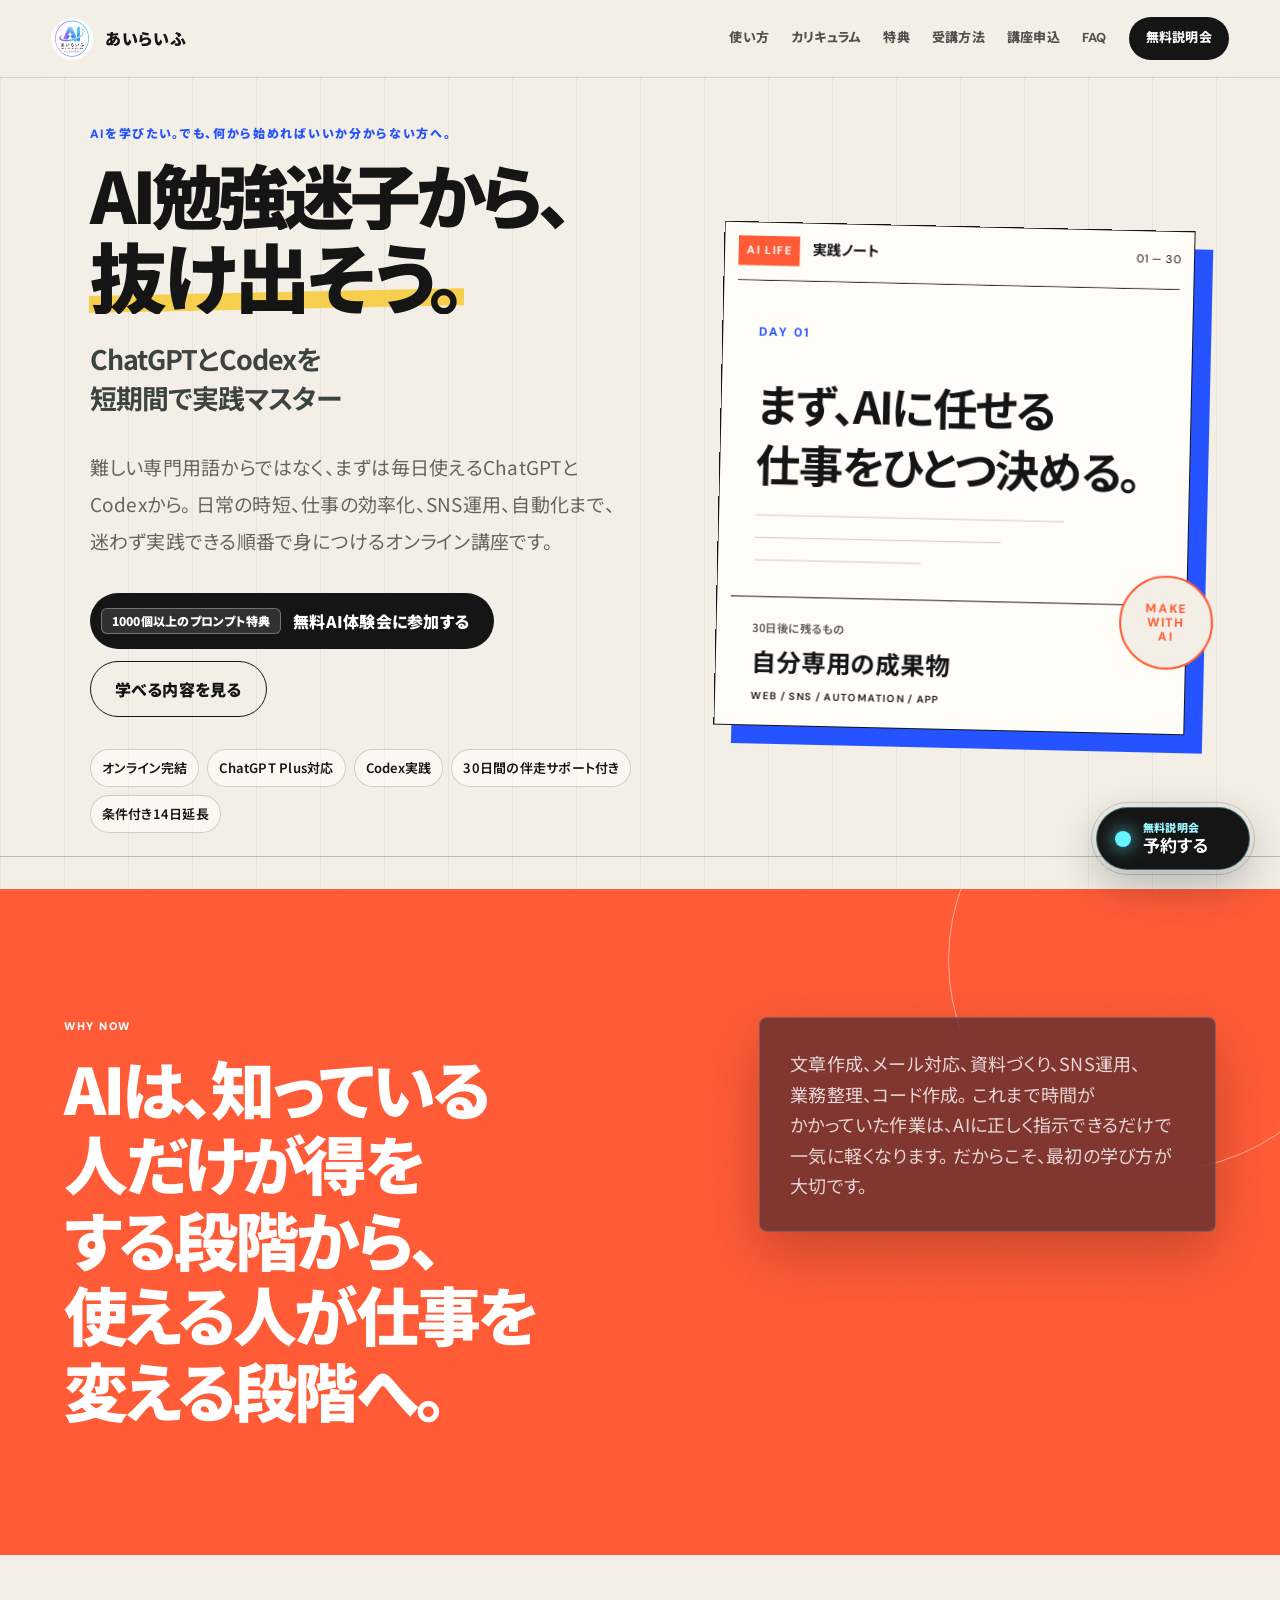
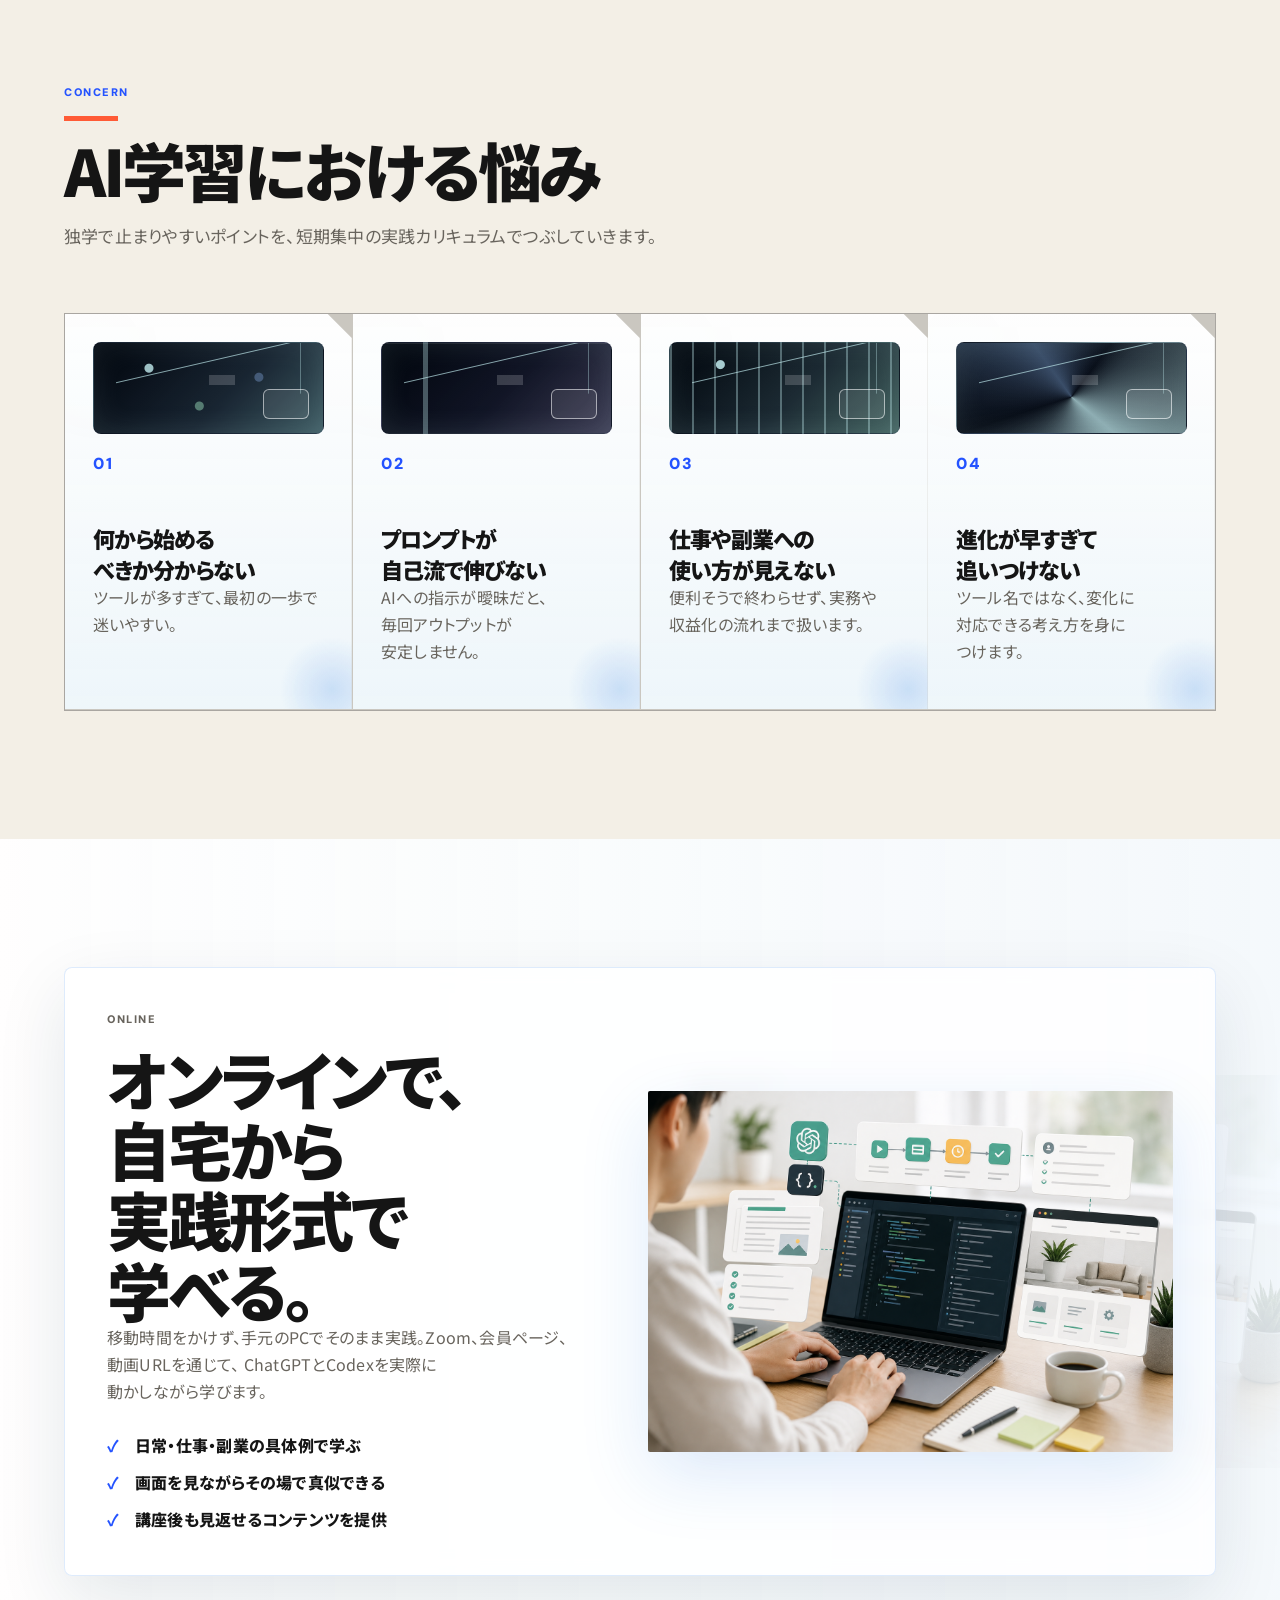
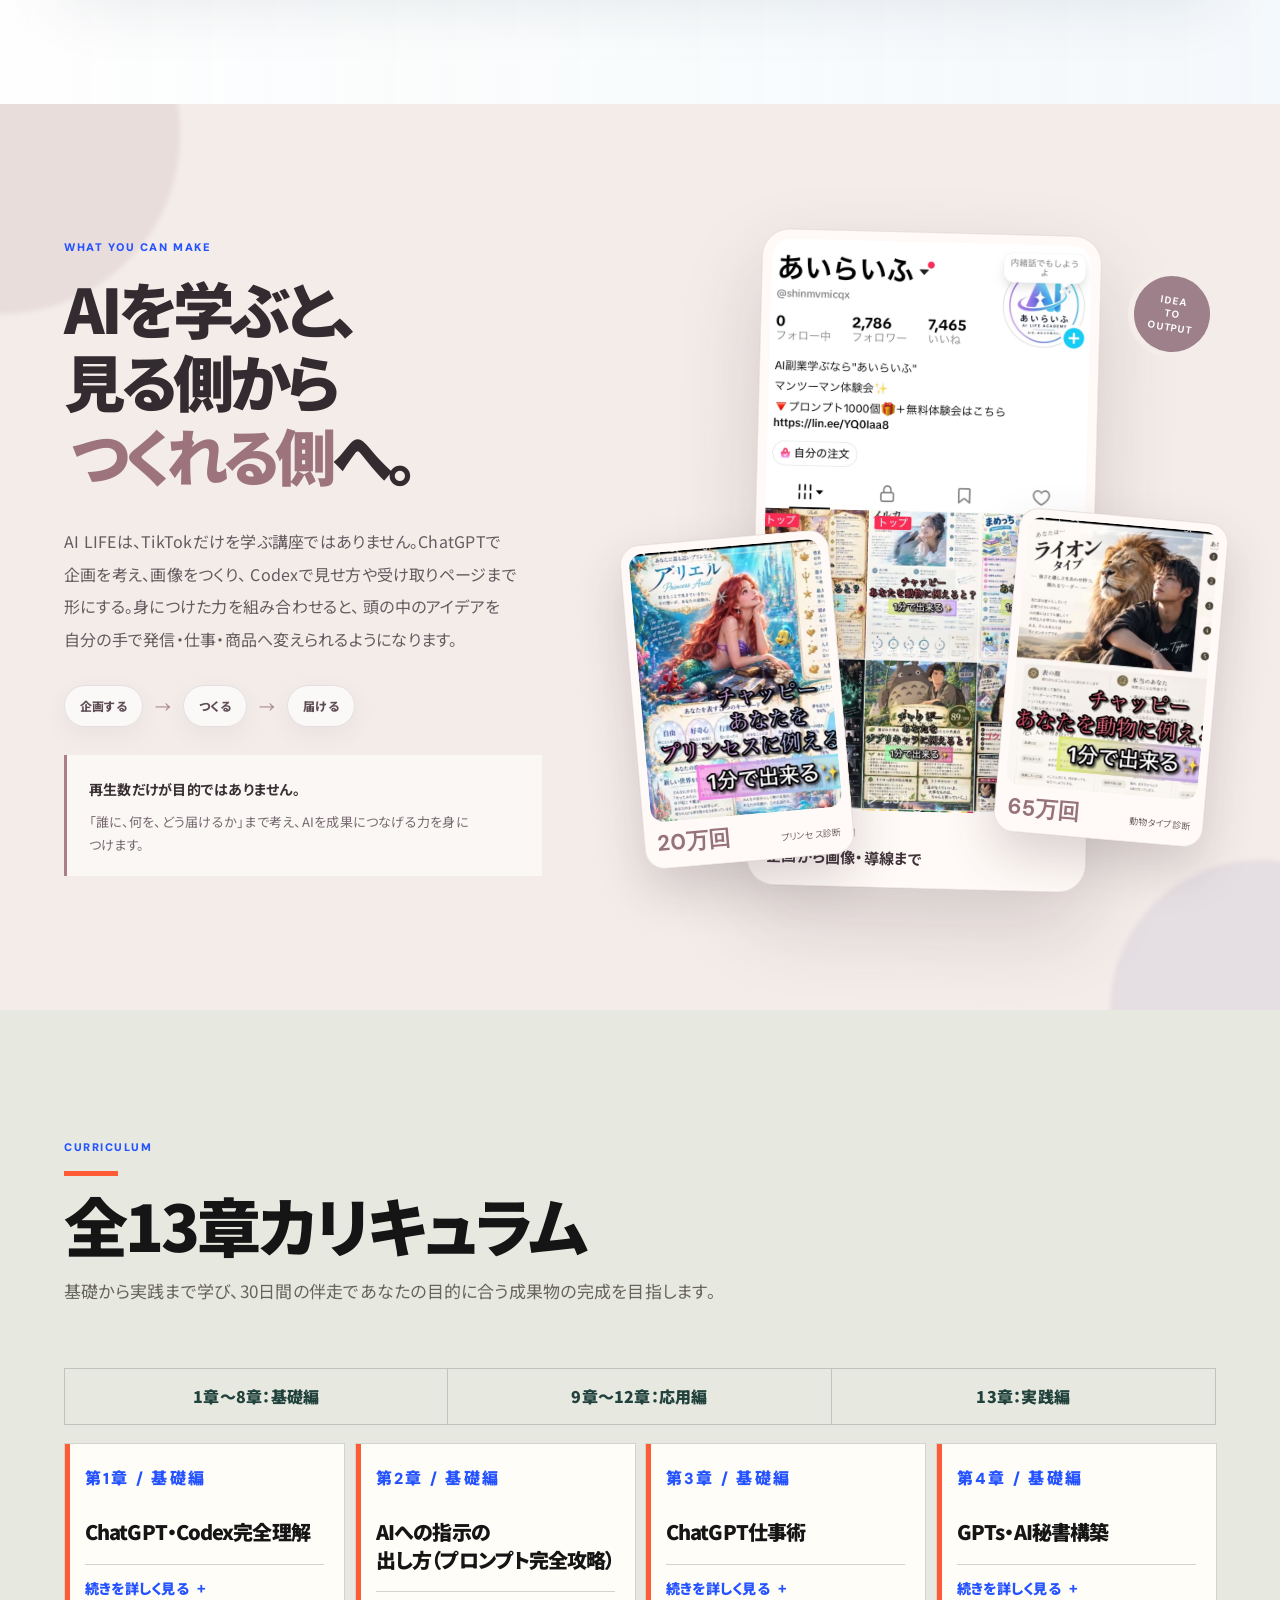
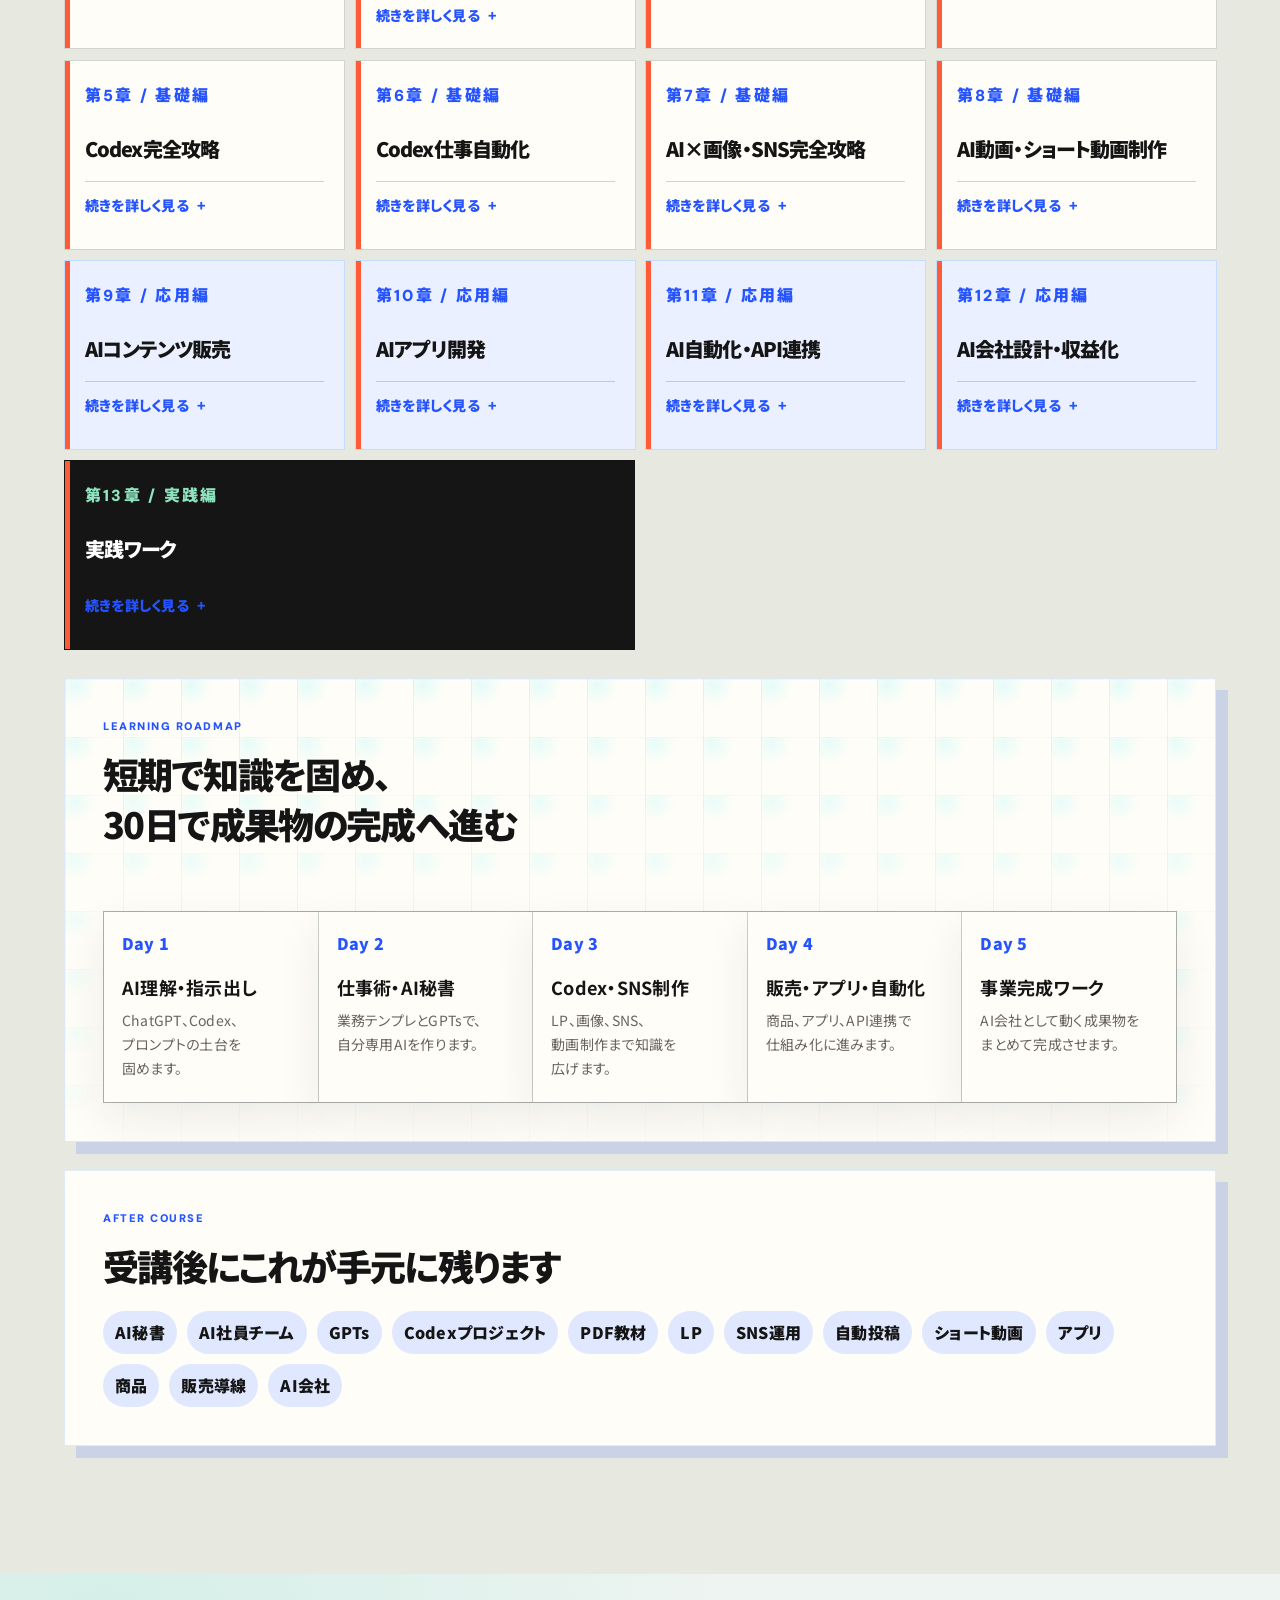
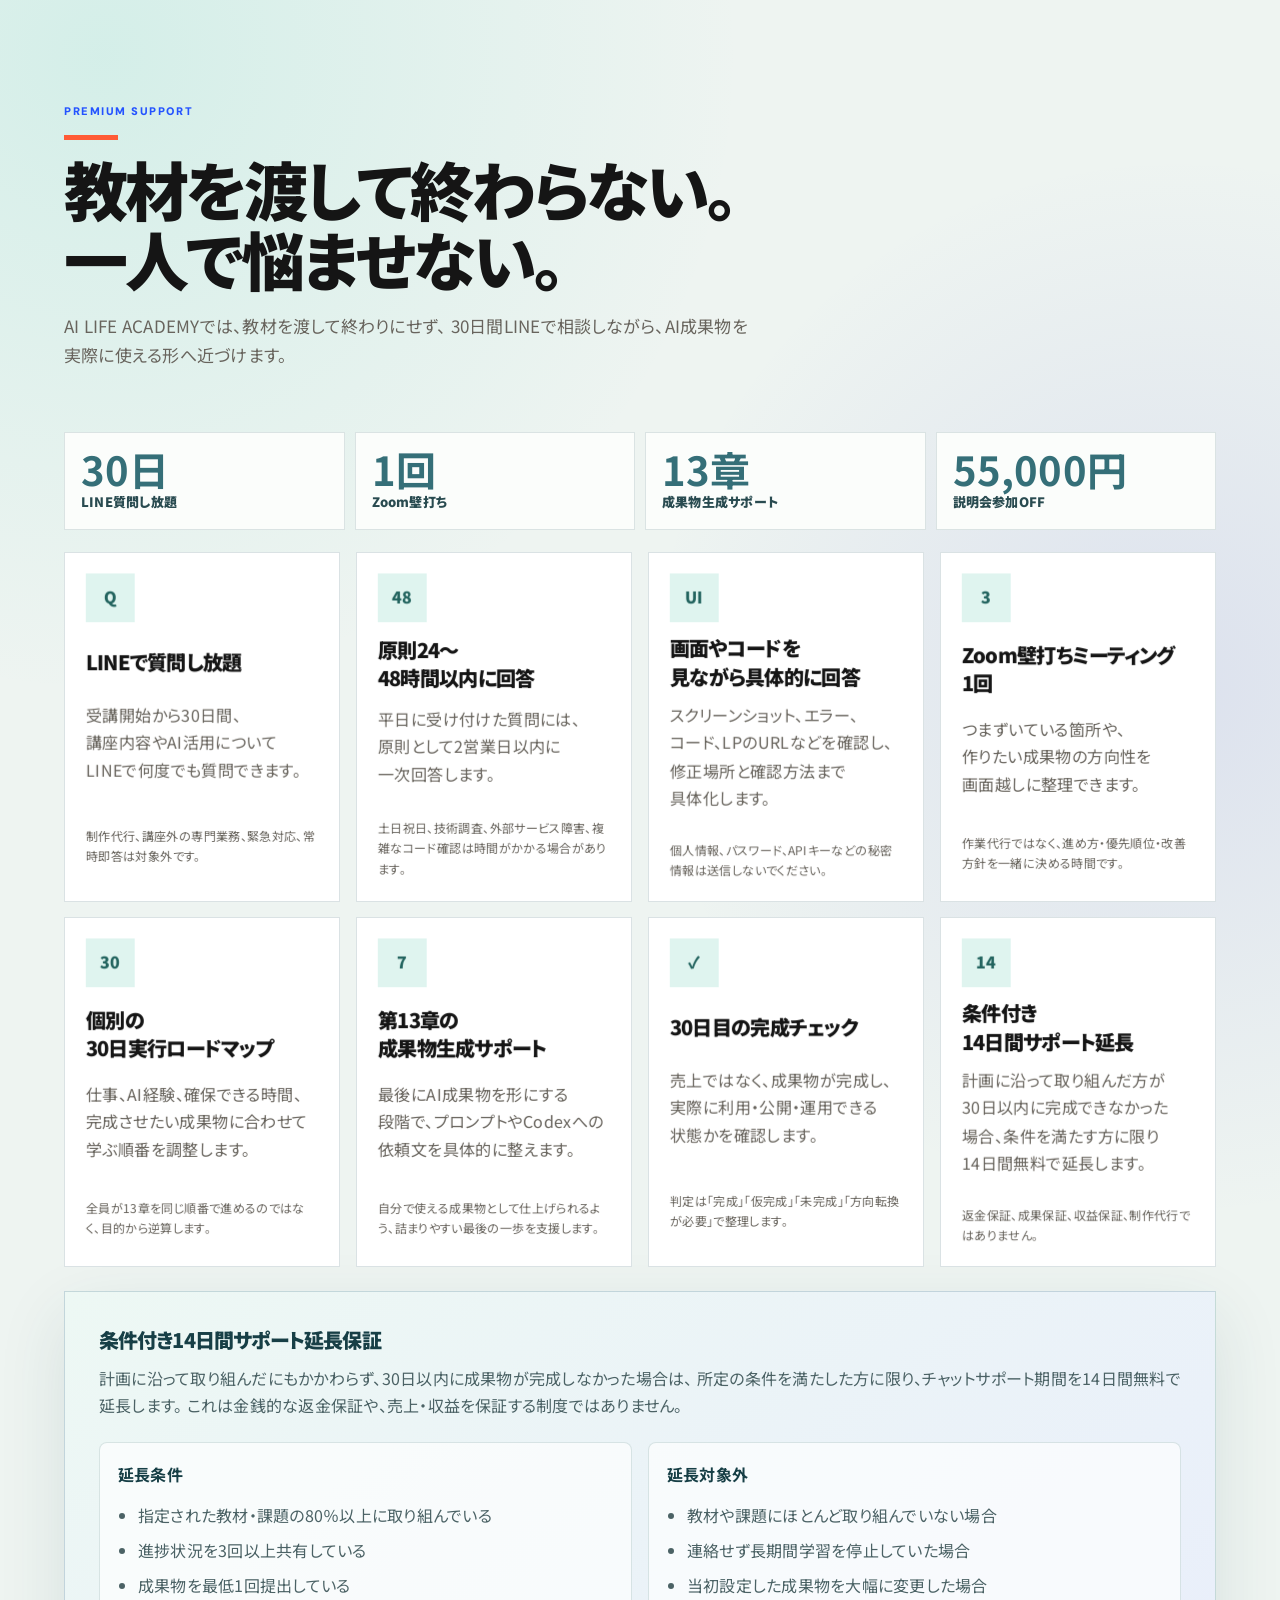
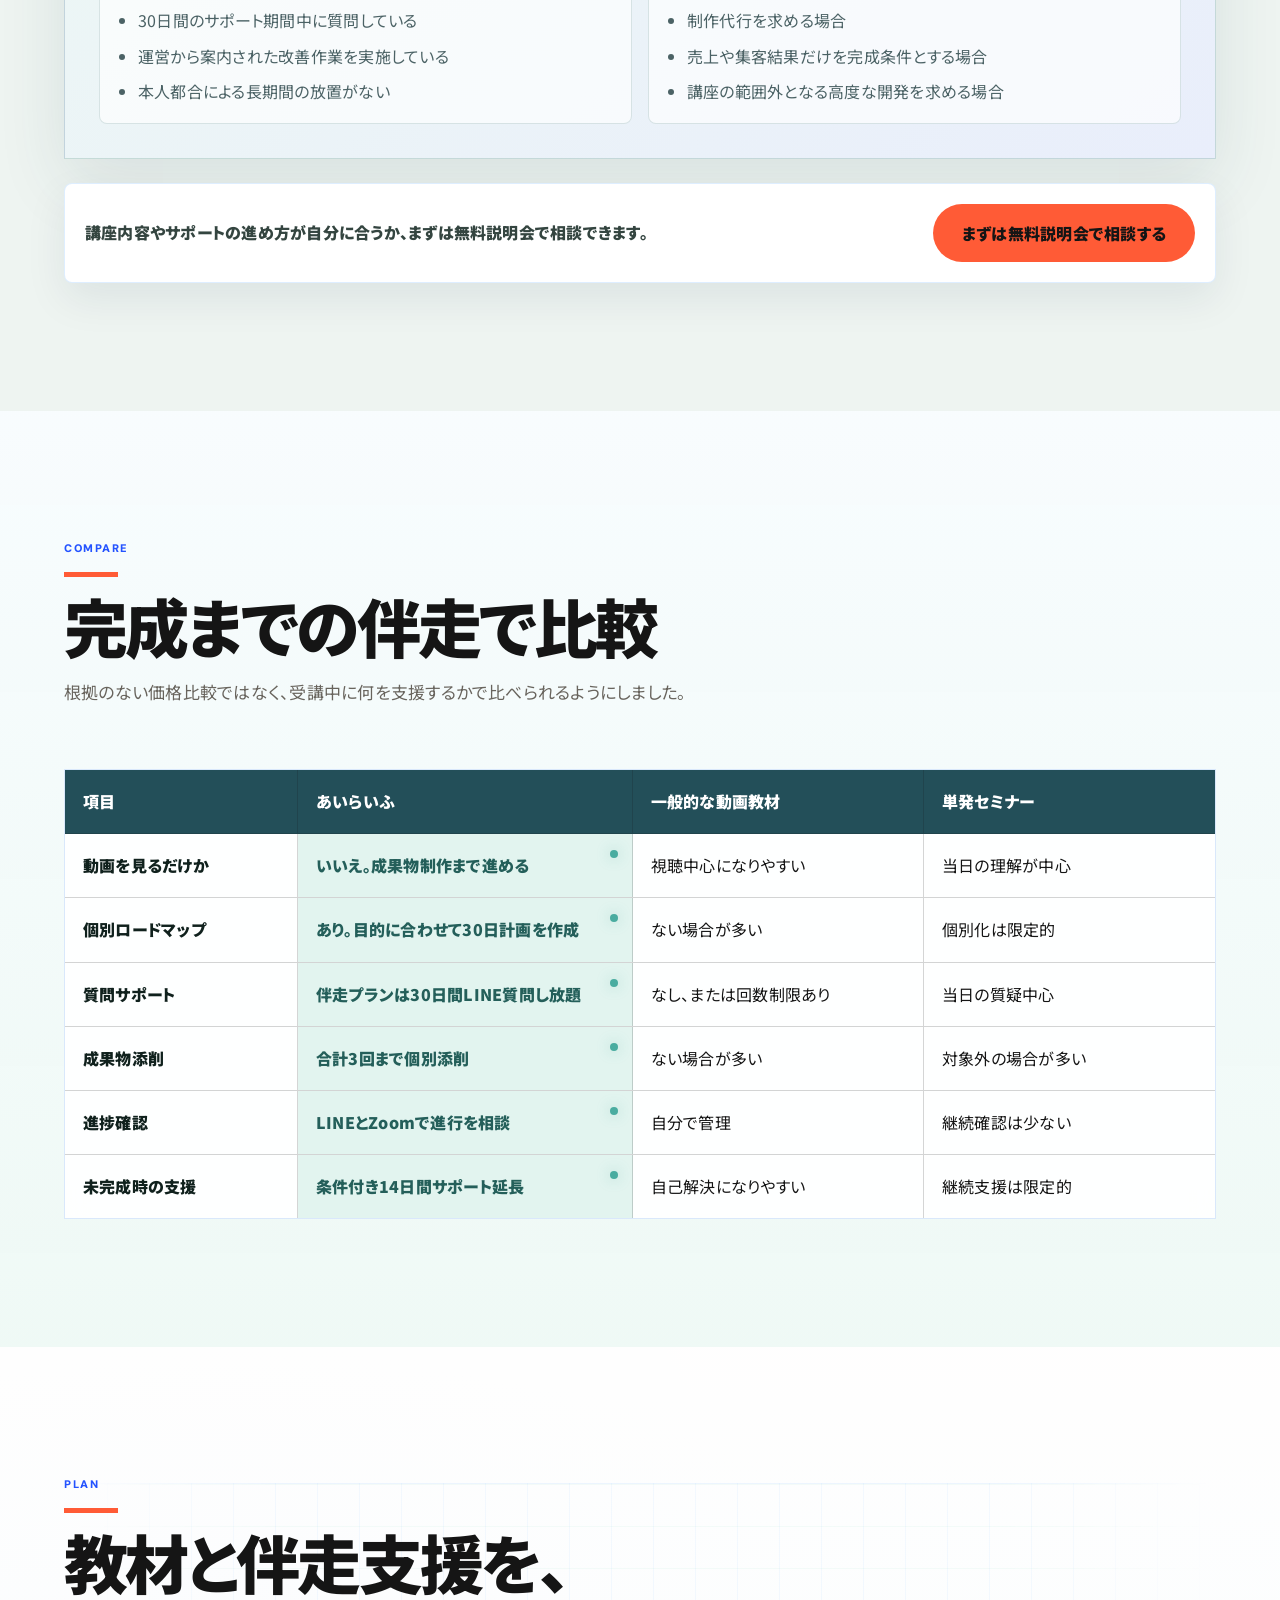
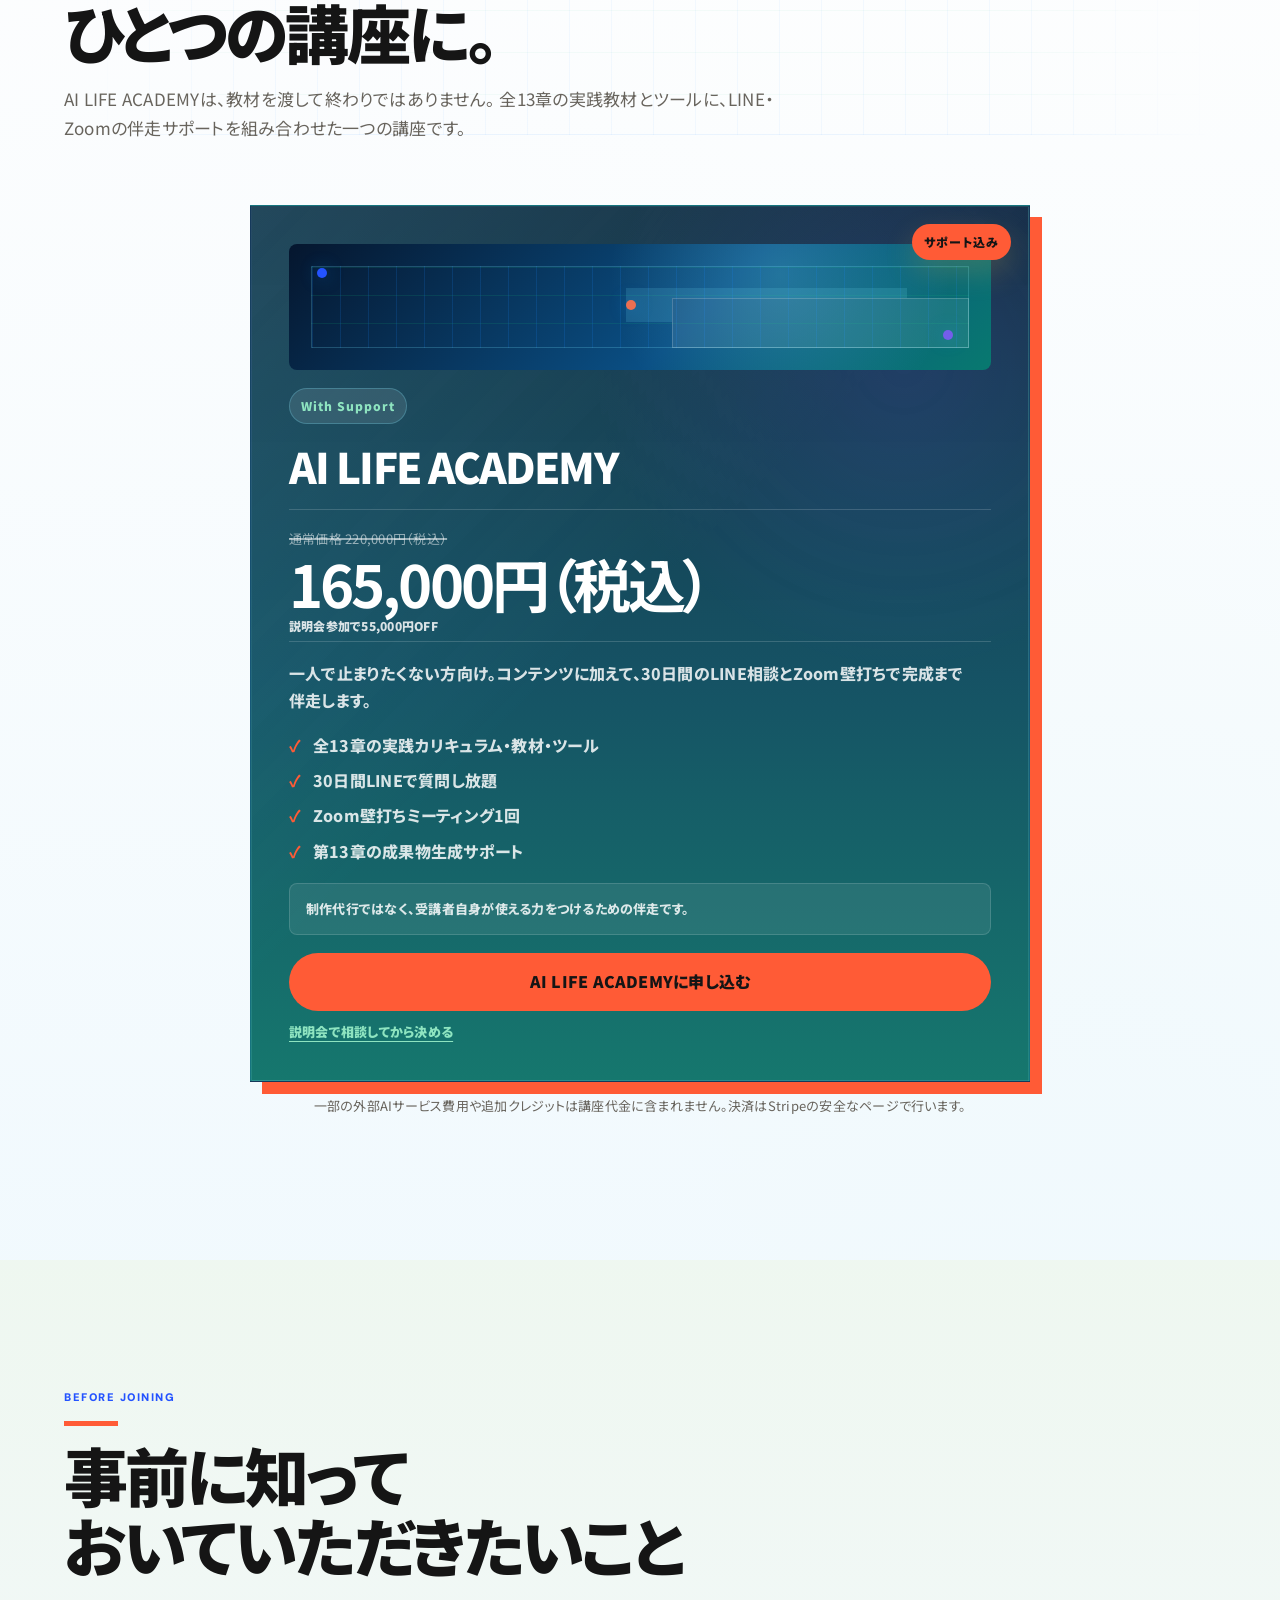
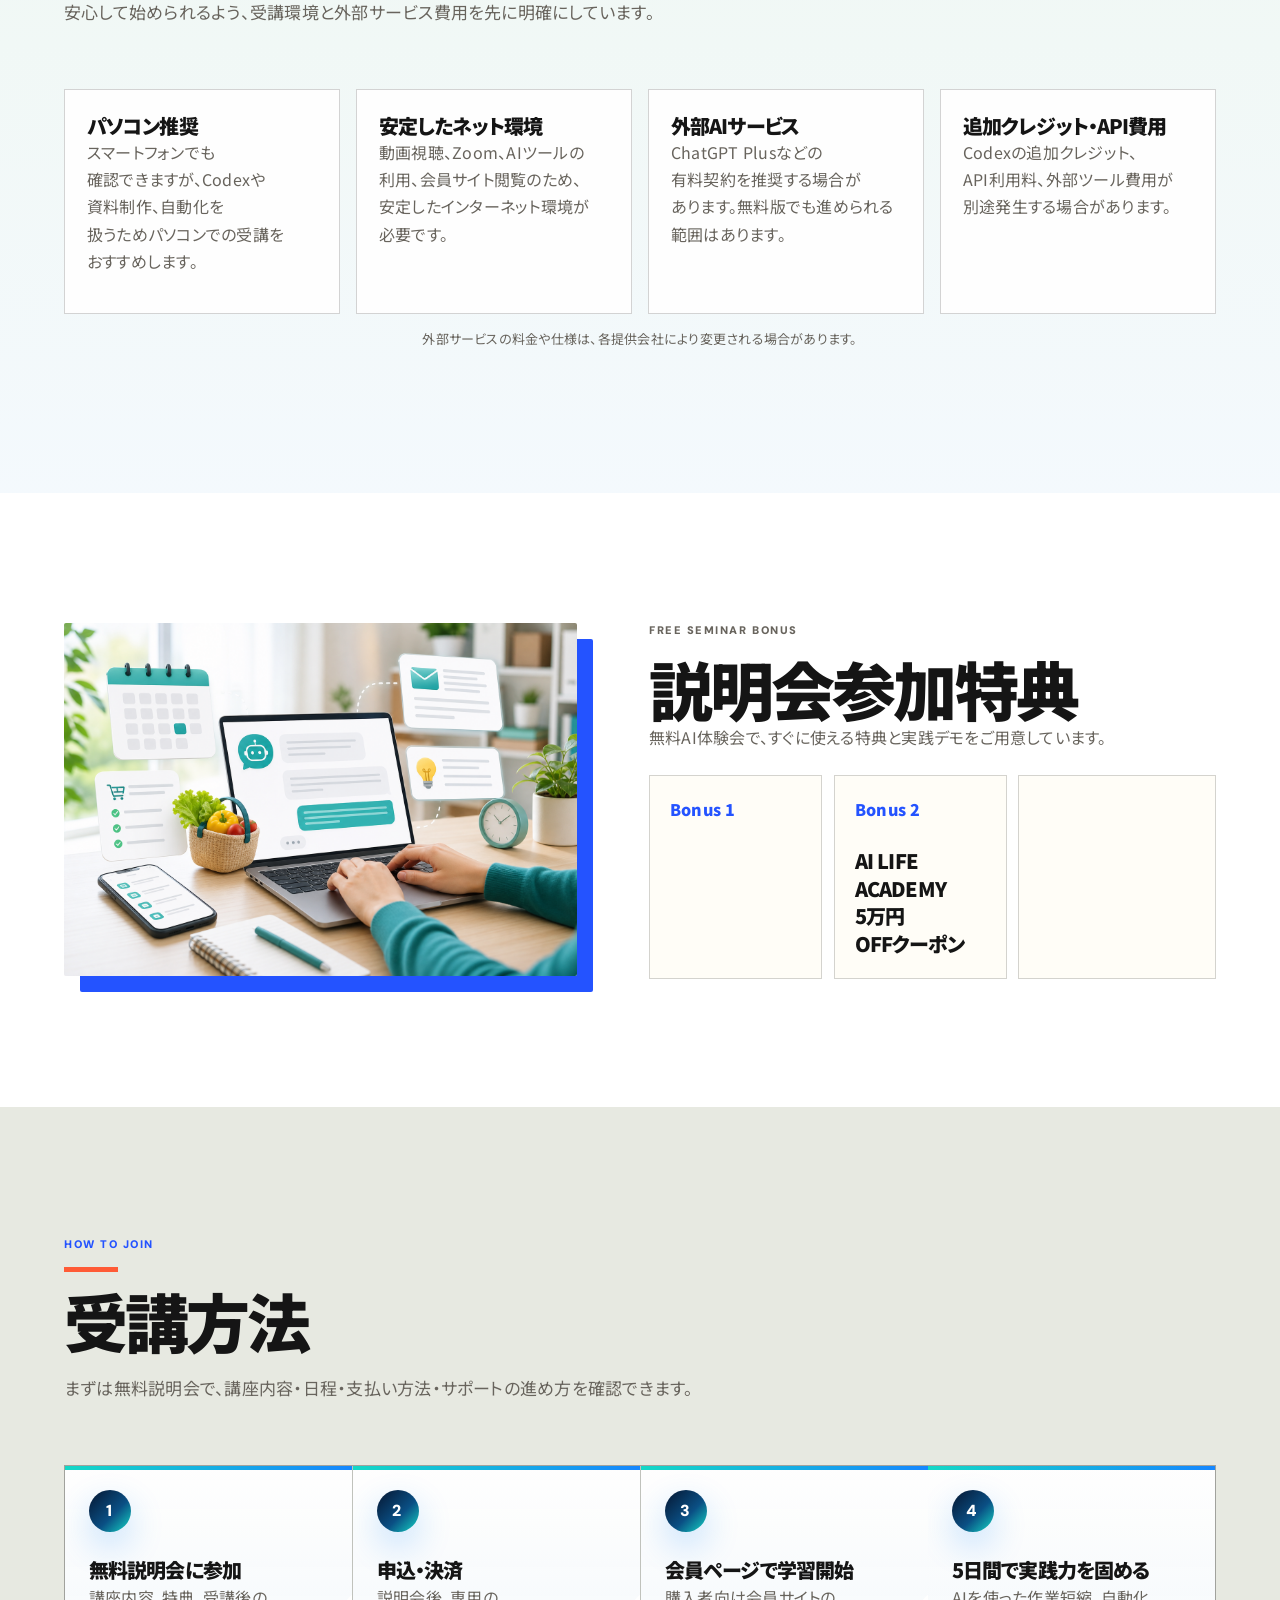
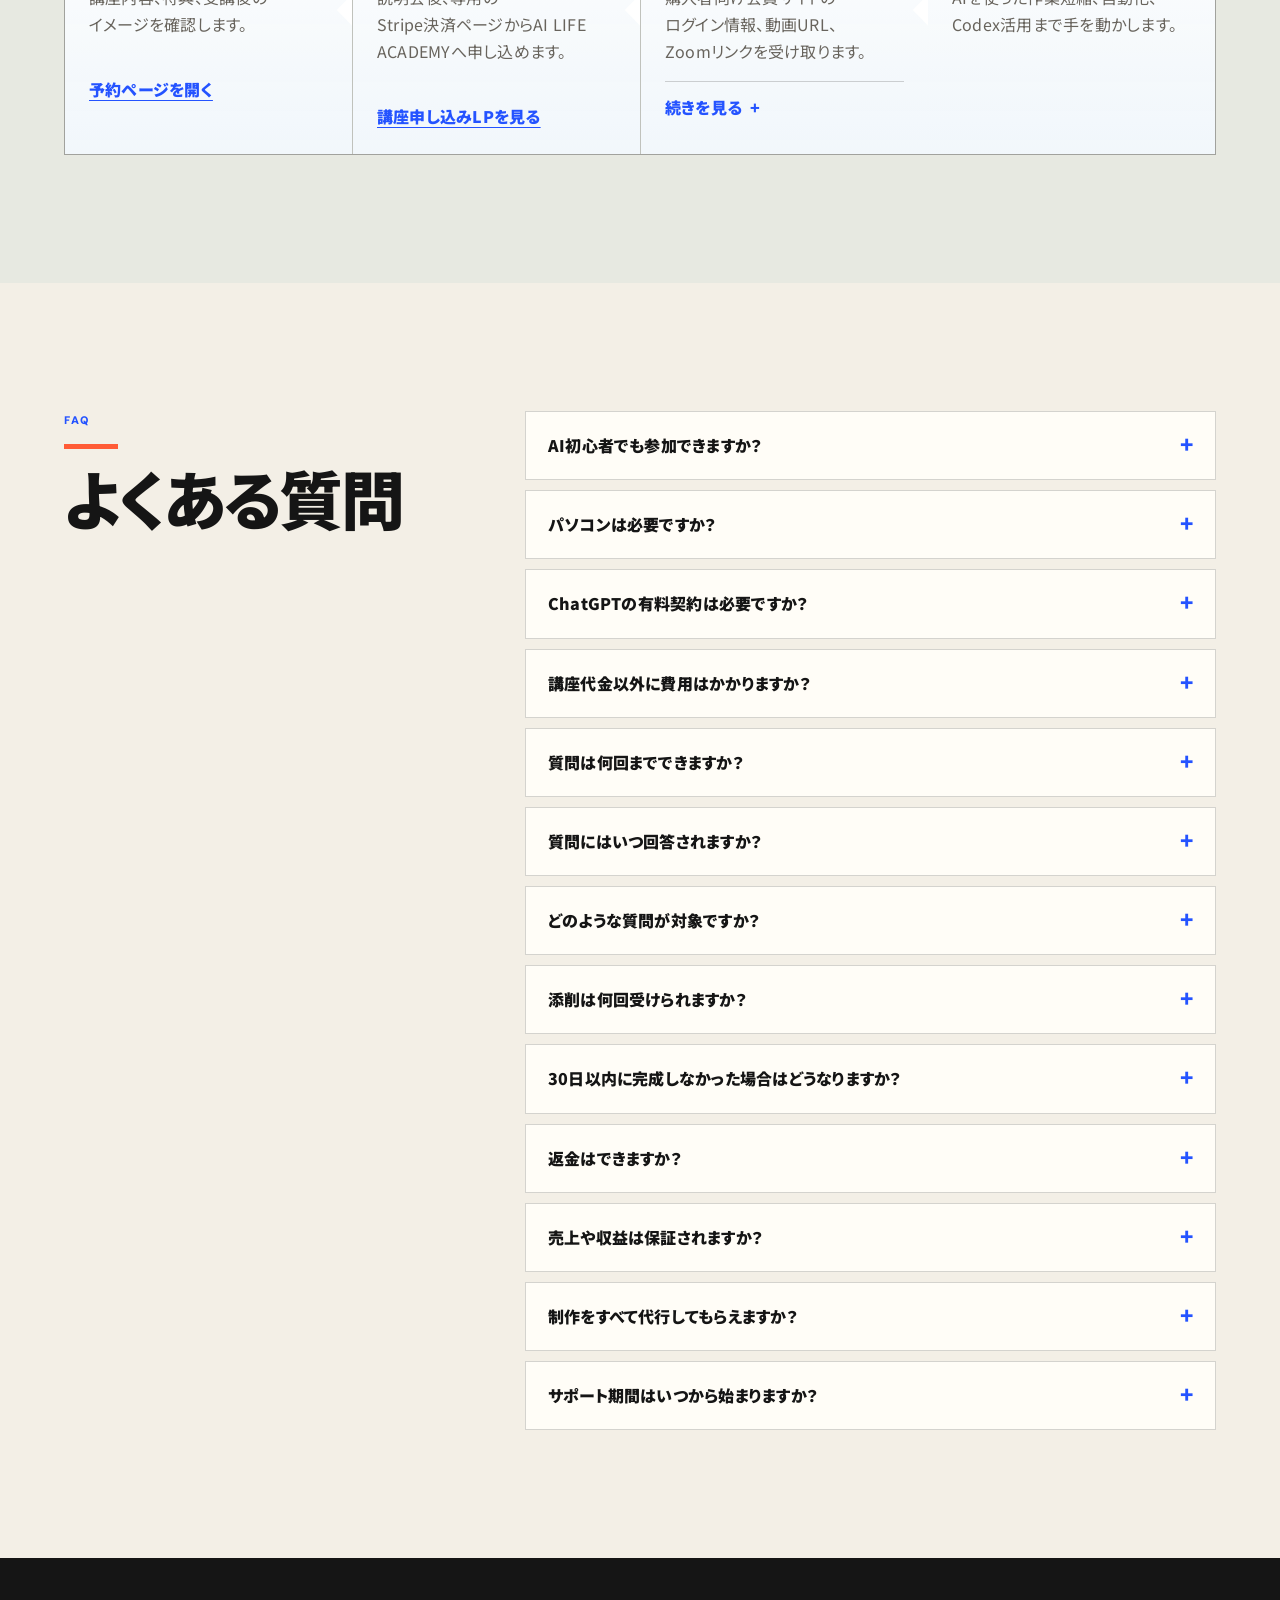
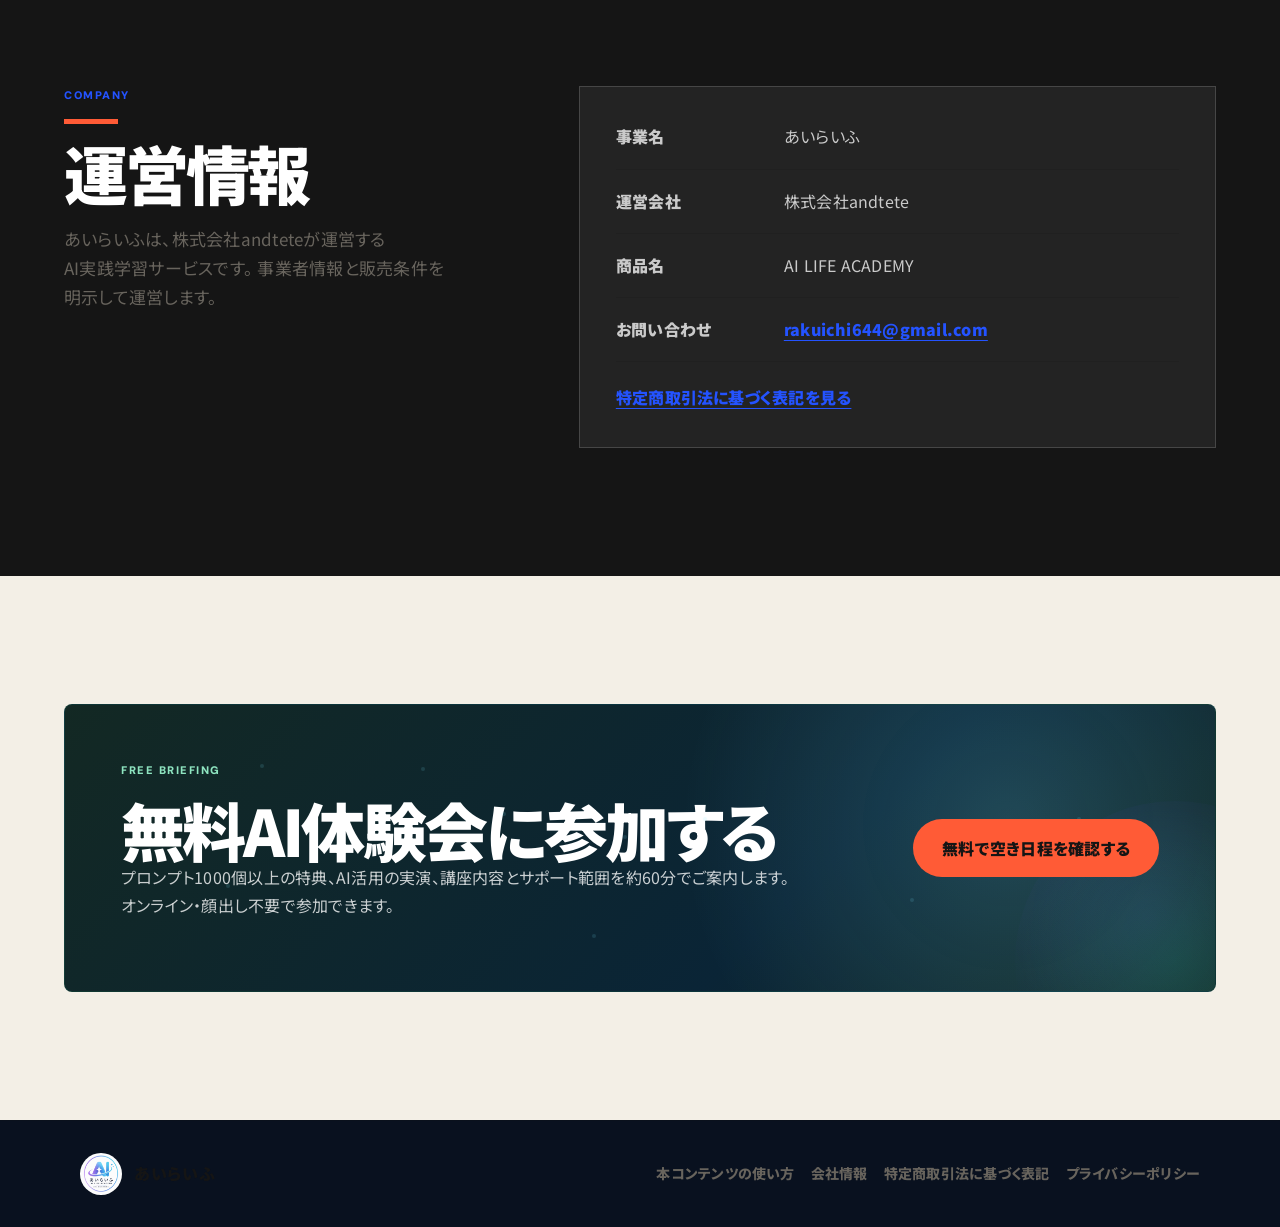
==== commit 1ced94fb: "Remove member-only blog from public academy" ====
--- a/index.html
+++ b/index.html
@@ -27,7 +27,6 @@
       <nav class="nav" aria-label="主要ナビゲーション">
         <a href="manual.html">使い方</a>
         <a href="#curriculum">カリキュラム</a>
-        <a href="https://andtete-group.github.io/ai-life-roadmap/bonus/">収益化ブログ</a>
         <a href="#bonus">特典</a>
         <a href="#flow">受講方法</a>
         <a href="apply.html">講座申込</a>
@@ -964,40 +963,6 @@
         </div>
       </section>
 
-      <section class="section members-blog-section" id="members-blog" aria-labelledby="members-blog-title">
-        <div class="section-inner members-blog-card">
-          <div class="members-blog-copy">
-            <p class="eyebrow">AI LIFE MEMBERS BLOG</p>
-            <span class="members-blog-label">購入者向け・追加コンテンツ</span>
-            <h2 id="members-blog-title">AIで稼ぐための考え方を、<br />実践記事から吸収する。</h2>
-            <p>
-              AIの使い方を覚えた先で、「何を商品にするか」「どう発信するか」「どこから収益につなげるか」を学べる実践ブログです。
-              ChatGPT・Codexの新しい使い方、副業、AI商品づくり、アフィリエイトなどを、行動手順とコピペ用プロンプト付きで不定期更新しています。
-            </p>
-            <ul>
-              <li>AIを仕事・副業・商品づくりへつなげる具体例</li>
-              <li>読んだあとに迷わない、順番付きの実践手順</li>
-              <li>ChatGPT・Codexへそのまま渡せるプロンプト</li>
-            </ul>
-            <a class="members-blog-button" href="https://andtete-group.github.io/ai-life-roadmap/bonus/">
-              <span><small>OPTION CONTENT</small>AI LIFE実践ブログを読む</span><b>↗</b>
-            </a>
-          </div>
-          <div class="members-blog-preview" aria-hidden="true">
-            <div class="preview-window">
-              <div class="preview-bar"><i></i><i></i><i></i><span>AI LIFE MEMBERS BLOG</span></div>
-              <div class="preview-hero"><small>AI LIFE MEMBERS BLOG</small><strong>AIの「今使える」を、<br /><em>実践記事</em>で届けます。</strong></div>
-              <div class="preview-posts">
-                <article><span>01</span><b>Codex<br />スタート講座</b></article>
-                <article><span>08</span><b>AI<br />アフィリエイト</b></article>
-                <article><span>NEW</span><b>AI商品を<br />形にする方法</b></article>
-              </div>
-            </div>
-            <div class="members-blog-stamp">ACTION<br />FIRST</div>
-          </div>
-        </div>
-      </section>
-
       <section class="section muted flow-section" id="flow" aria-labelledby="flow-title">
         <div class="section-inner">
           <div class="section-heading center">
--- a/atelier.css
+++ b/atelier.css
@@ -929,132 +929,3 @@
   .creation-post-card figcaption span { display:block; margin-top:4px; }
   .creation-sticker { top:20px; right:-3px; width:72px; height:72px; font-size:8px; }
 }
-
-/* Two-way entry to the continually updated monetization/implementation blog. */
-.members-blog-section { background:#efe8e4; }
-.members-blog-card {
-  position:relative;
-  display:grid;
-  grid-template-columns:minmax(0,1fr) minmax(420px,.9fr);
-  gap:clamp(44px,7vw,90px);
-  align-items:center;
-  padding:clamp(38px,6vw,76px);
-  overflow:hidden;
-  border:1px solid rgba(88,68,77,.12);
-  border-radius:38px;
-  background:#fbf7f2;
-  box-shadow:0 28px 80px rgba(67,49,58,.1);
-}
-.members-blog-card::before {
-  content:"";
-  position:absolute;
-  width:360px;
-  height:360px;
-  right:-150px;
-  top:-160px;
-  border-radius:50%;
-  background:rgba(201,181,205,.22);
-}
-.members-blog-copy { position:relative; z-index:1; }
-.members-blog-label {
-  display:inline-flex;
-  margin:8px 0 19px;
-  padding:7px 11px;
-  border-radius:999px;
-  background:#ead9dd;
-  color:#815f68;
-  font-size:10px;
-  font-weight:800;
-  letter-spacing:.08em;
-}
-.members-blog-copy h2 {
-  margin:0;
-  color:#342c30;
-  font-size:clamp(34px,4.2vw,54px);
-  line-height:1.35;
-  letter-spacing:-.055em;
-}
-.members-blog-copy>p:not(.eyebrow) { margin:24px 0 0; color:#70656a; line-height:2; }
-.members-blog-copy ul { display:grid; gap:10px; margin:25px 0 0; padding:0; list-style:none; }
-.members-blog-copy li { position:relative; padding-left:24px; color:#53484d; font-size:14px; font-weight:700; }
-.members-blog-copy li::before { content:"✓"; position:absolute; left:0; color:#a2737f; }
-.members-blog-button {
-  display:flex;
-  align-items:center;
-  justify-content:space-between;
-  gap:24px;
-  width:min(430px,100%);
-  margin-top:31px;
-  padding:17px 18px 17px 22px;
-  border-radius:16px;
-  background:#5d4a52;
-  color:#fff;
-  box-shadow:0 14px 34px rgba(66,47,55,.2);
-  text-decoration:none;
-  transition:transform .25s ease,box-shadow .25s ease;
-}
-.members-blog-button:hover { transform:translateY(-3px); box-shadow:0 19px 40px rgba(66,47,55,.25); }
-.members-blog-button span,.members-blog-button small { display:block; }
-.members-blog-button small { margin-bottom:3px; color:#ddcbd0; font:700 8px/1 "DM Sans",sans-serif; letter-spacing:.16em; }
-.members-blog-button b { display:grid; place-items:center; width:40px; height:40px; border-radius:50%; background:#fff; color:#6d535c; }
-.members-blog-preview { position:relative; z-index:1; min-height:480px; }
-.preview-window {
-  position:absolute;
-  inset:20px 0 0;
-  padding:11px;
-  border:1px solid rgba(73,57,64,.15);
-  border-radius:25px;
-  background:#fff;
-  box-shadow:0 30px 70px rgba(67,49,58,.16);
-  transform:rotate(2deg);
-}
-.preview-bar { display:flex; align-items:center; gap:6px; padding:5px 7px 13px; }
-.preview-bar i { width:7px; height:7px; border-radius:50%; background:#cdbbc0; }
-.preview-bar span { margin-left:auto; color:#a28f95; font:700 7px/1 "DM Sans",sans-serif; letter-spacing:.12em; }
-.preview-hero { padding:34px 28px; border-radius:18px; background:#20252b; color:#fff; }
-.preview-hero small { display:block; margin-bottom:20px; color:#95ded2; font:700 8px/1 "DM Sans",sans-serif; letter-spacing:.15em; }
-.preview-hero strong { font-size:29px; line-height:1.38; letter-spacing:-.04em; }
-.preview-hero em { color:#77daca; font-style:normal; }
-.preview-posts { display:grid; grid-template-columns:repeat(3,1fr); gap:8px; padding-top:10px; }
-.preview-posts article { min-height:135px; padding:14px 11px; border-radius:14px; background:#f0f3f2; }
-.preview-posts article:nth-child(2) { background:#efe7e9; }
-.preview-posts article:nth-child(3) { background:#e8eef2; }
-.preview-posts span { display:block; margin-bottom:30px; color:#9c7d86; font:700 8px/1 "DM Sans",sans-serif; }
-.preview-posts b { color:#3e3639; font-size:12px; line-height:1.5; }
-.members-blog-stamp {
-  position:absolute;
-  z-index:2;
-  right:-24px;
-  bottom:2px;
-  width:90px;
-  height:90px;
-  display:grid;
-  place-items:center;
-  border:7px solid #fbf7f2;
-  border-radius:50%;
-  background:#aa7f89;
-  color:#fff;
-  font:700 10px/1.4 "DM Sans",sans-serif;
-  letter-spacing:.1em;
-  text-align:center;
-  transform:rotate(-7deg);
-}
-
-@media (max-width:900px) {
-  .members-blog-card { grid-template-columns:1fr; }
-  .members-blog-preview { width:min(520px,100%); margin:auto; }
-}
-@media (max-width:560px) {
-  .members-blog-section { padding-left:12px; padding-right:12px; }
-  .members-blog-card { padding:34px 21px 24px; border-radius:26px; }
-  .members-blog-copy h2 { font-size:31px; }
-  .members-blog-copy>p:not(.eyebrow) { font-size:14px; }
-  .members-blog-copy li { font-size:12px; line-height:1.7; }
-  .members-blog-preview { min-height:390px; }
-  .preview-hero { padding:27px 19px; }
-  .preview-hero strong { font-size:23px; }
-  .preview-posts article { min-height:112px; padding:11px 8px; }
-  .preview-posts span { margin-bottom:20px; }
-  .preview-posts b { font-size:10px; }
-  .members-blog-stamp { right:-7px; width:72px; height:72px; border-width:5px; font-size:8px; }
-}
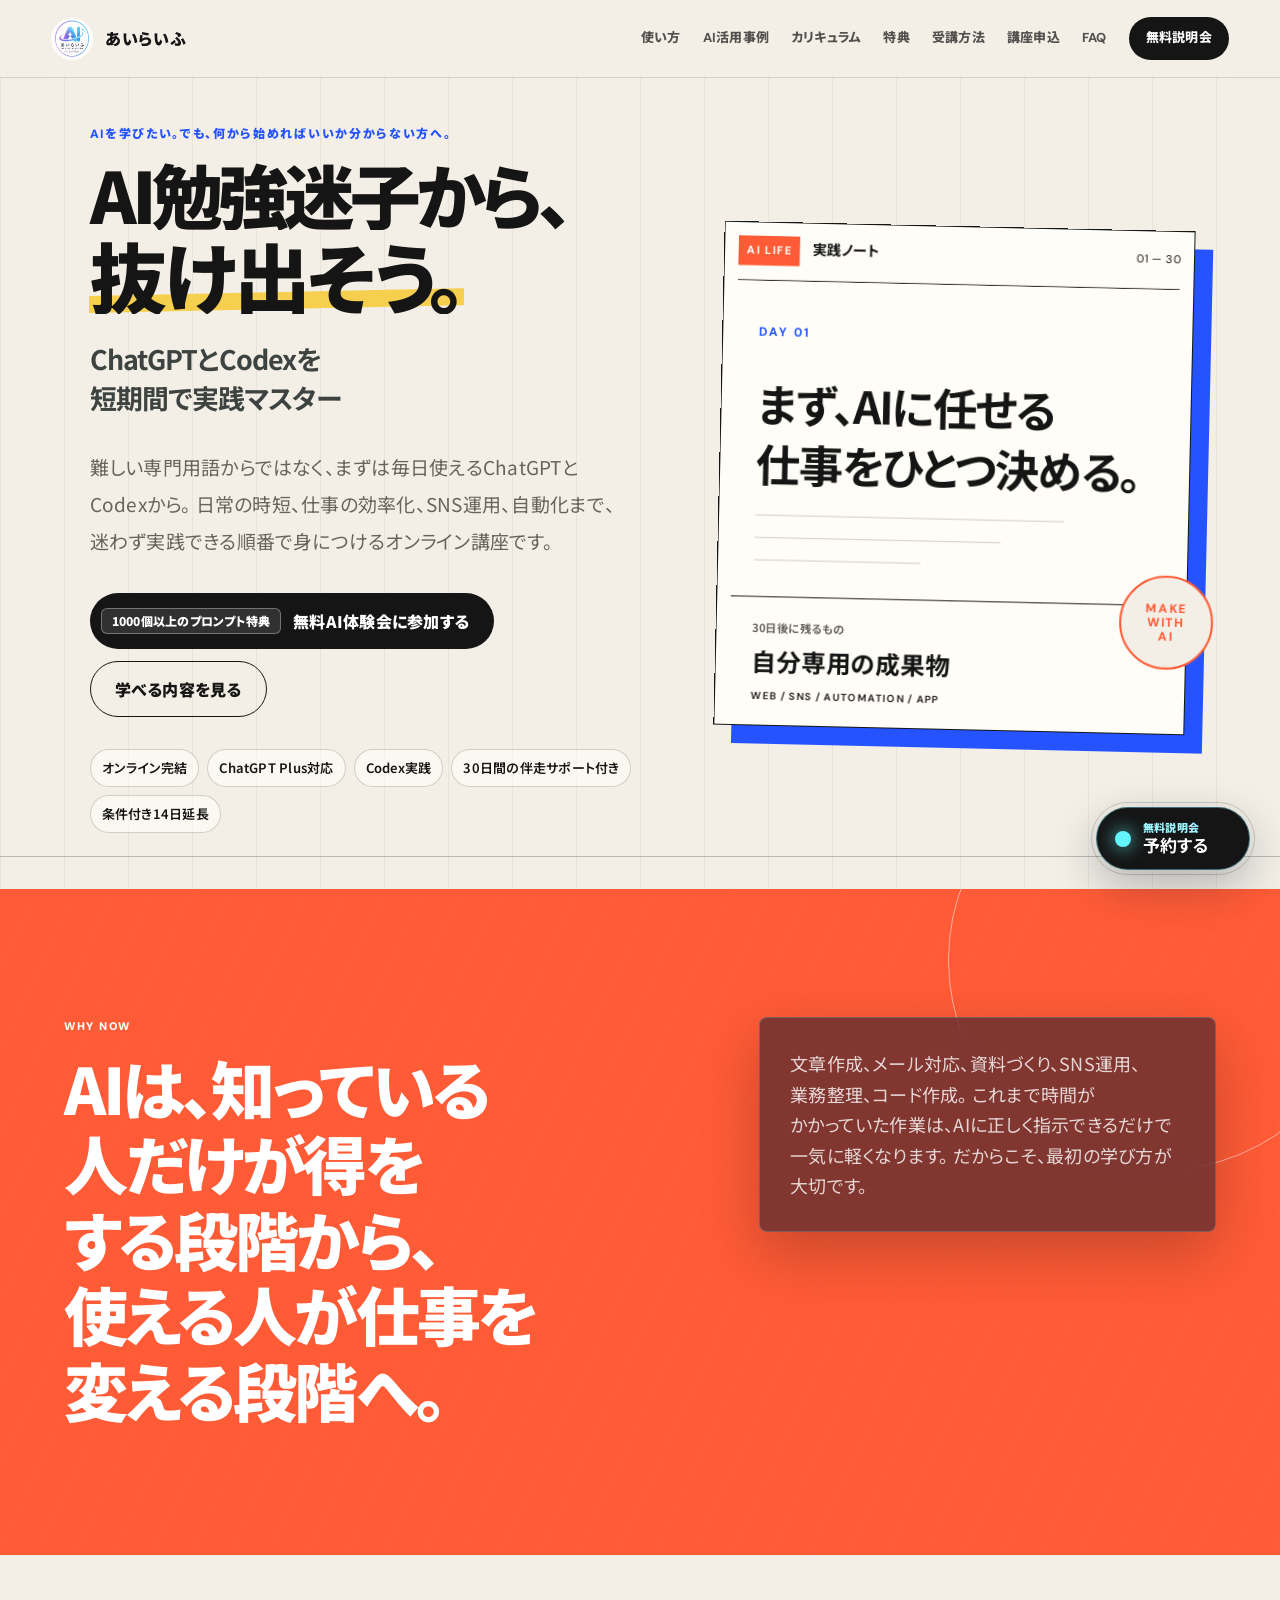
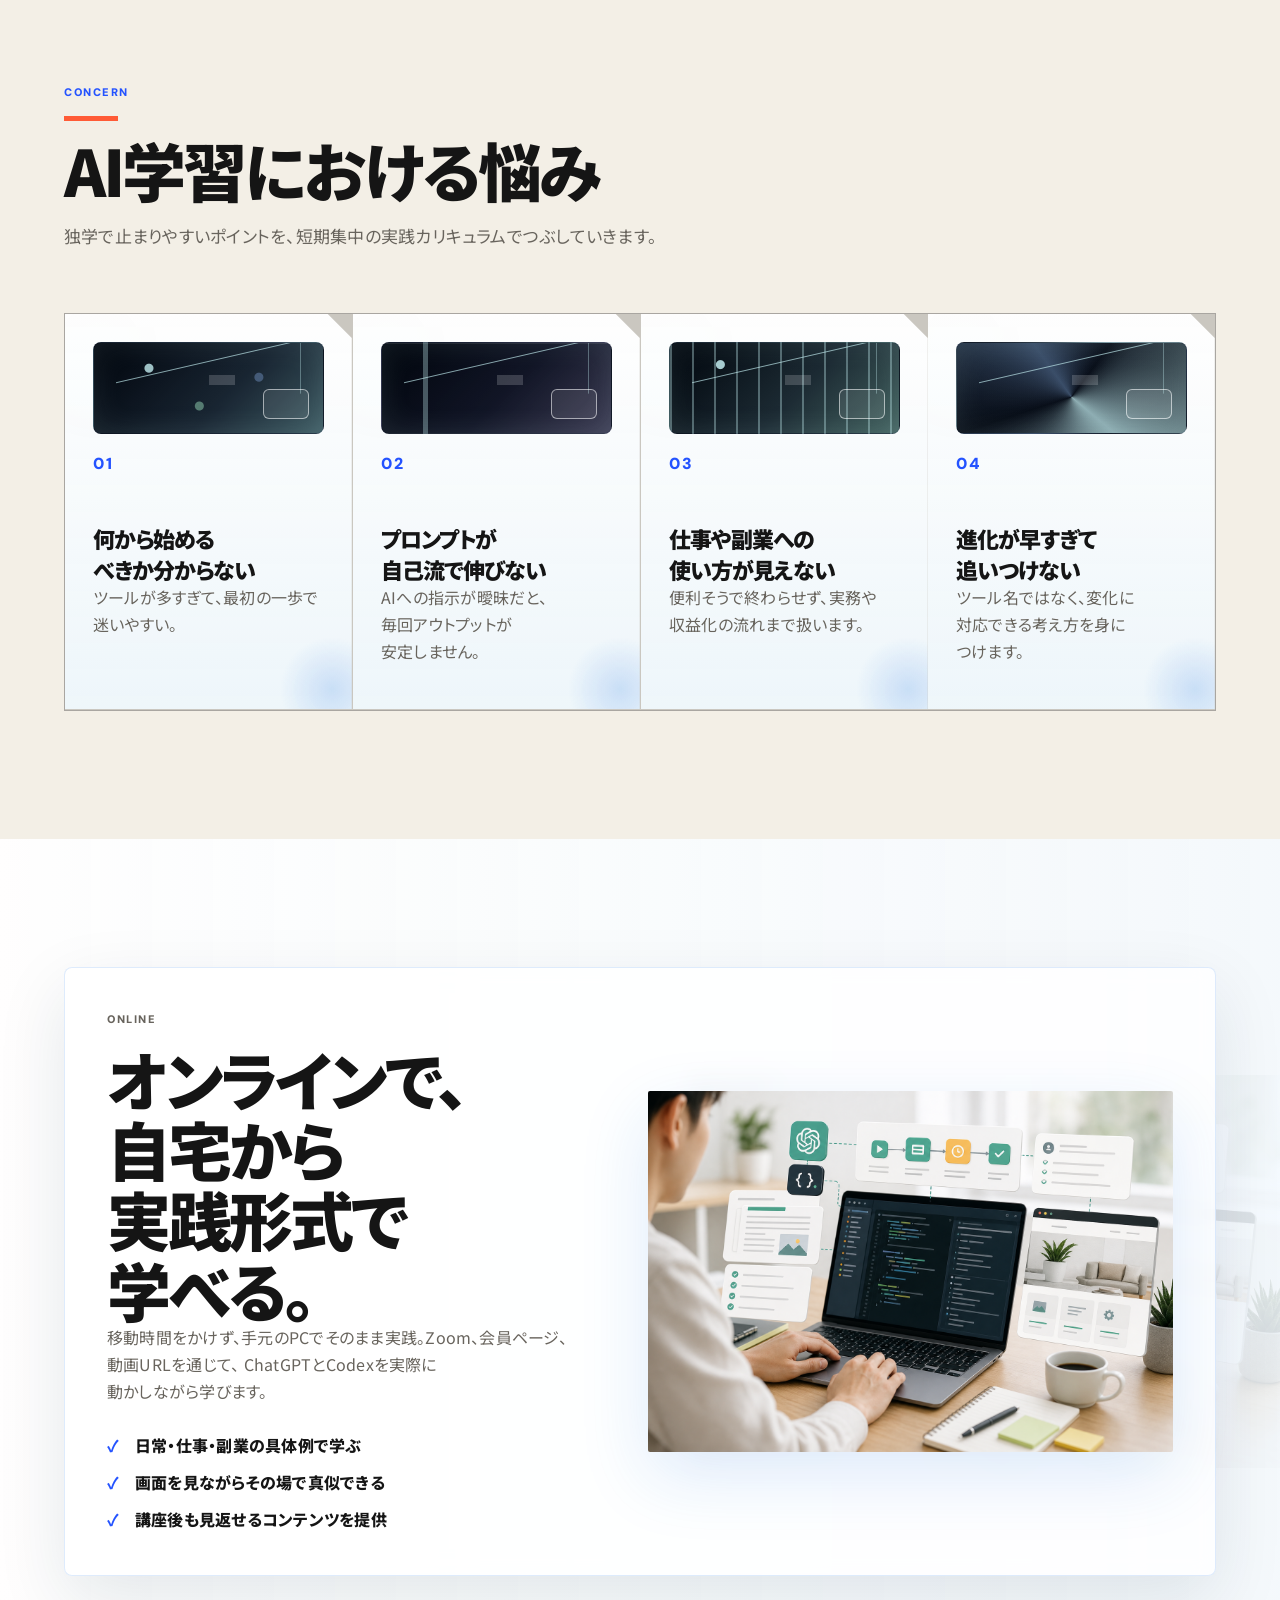
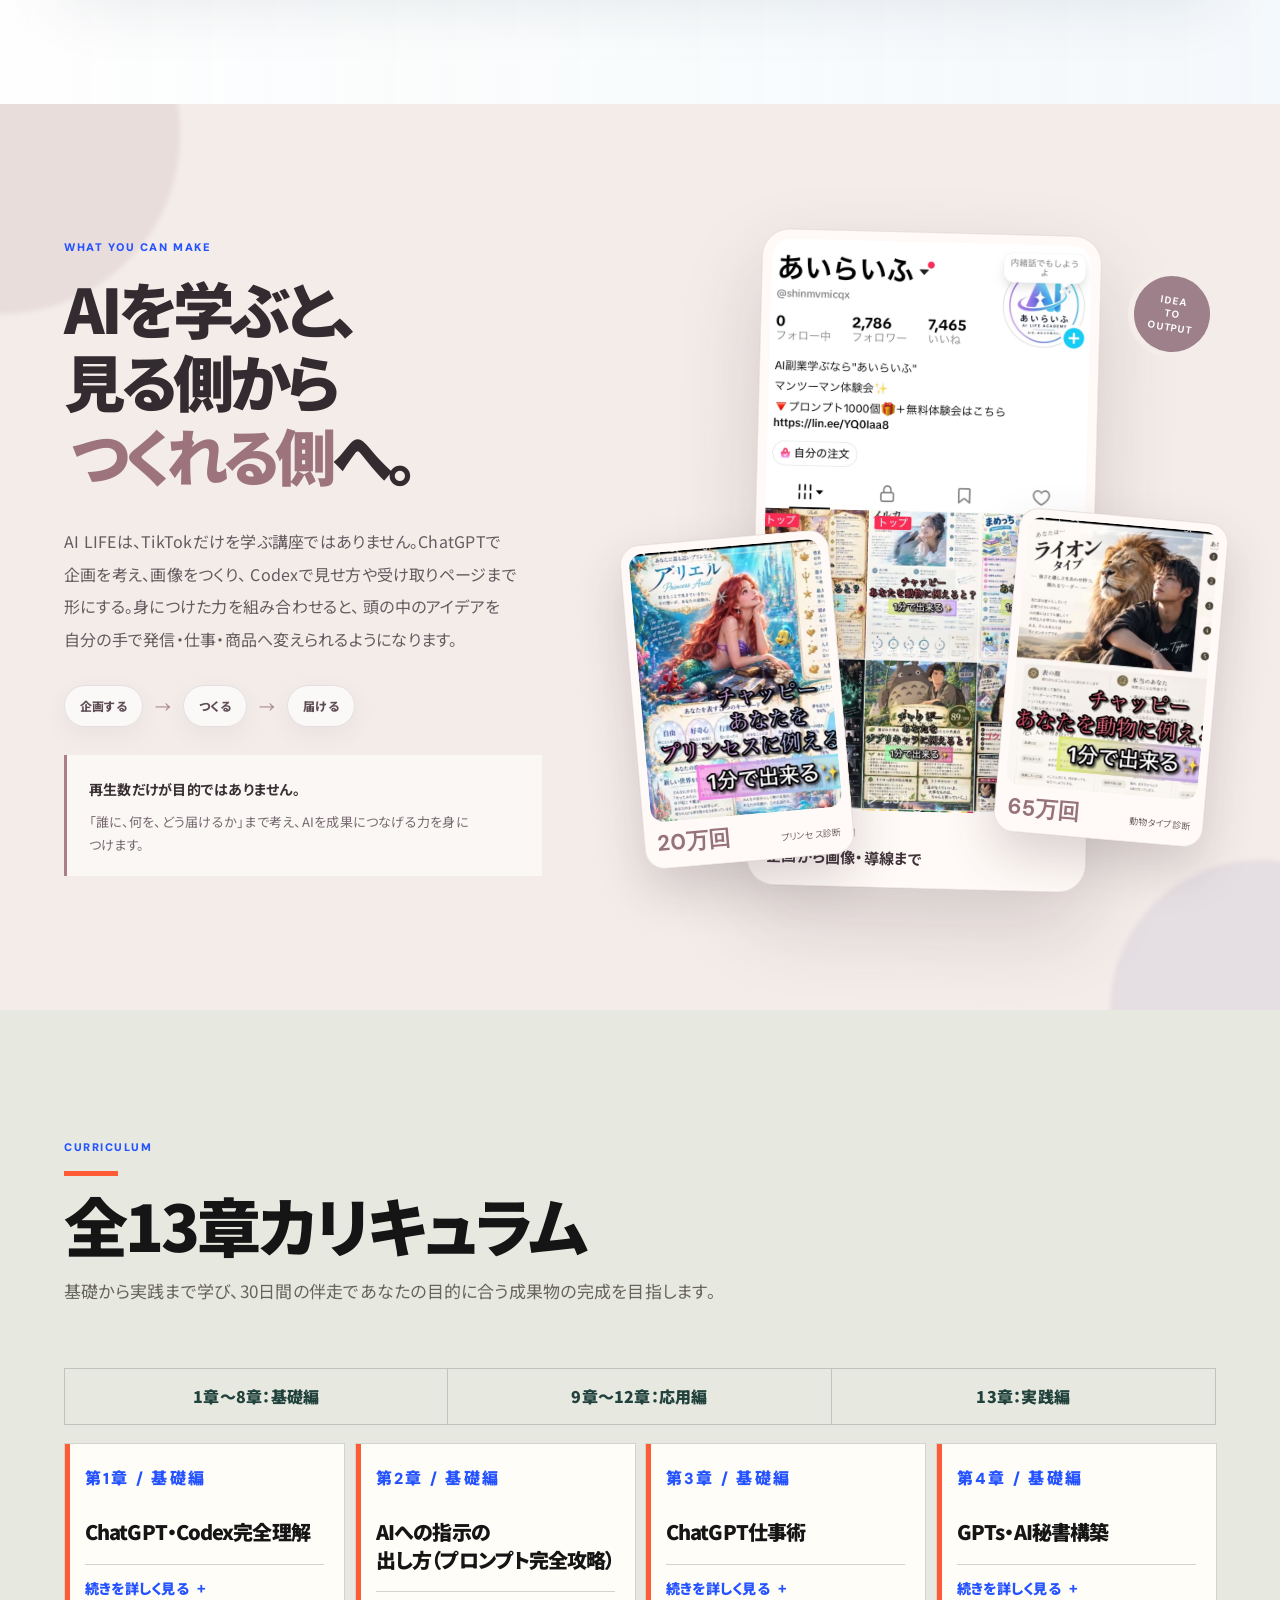
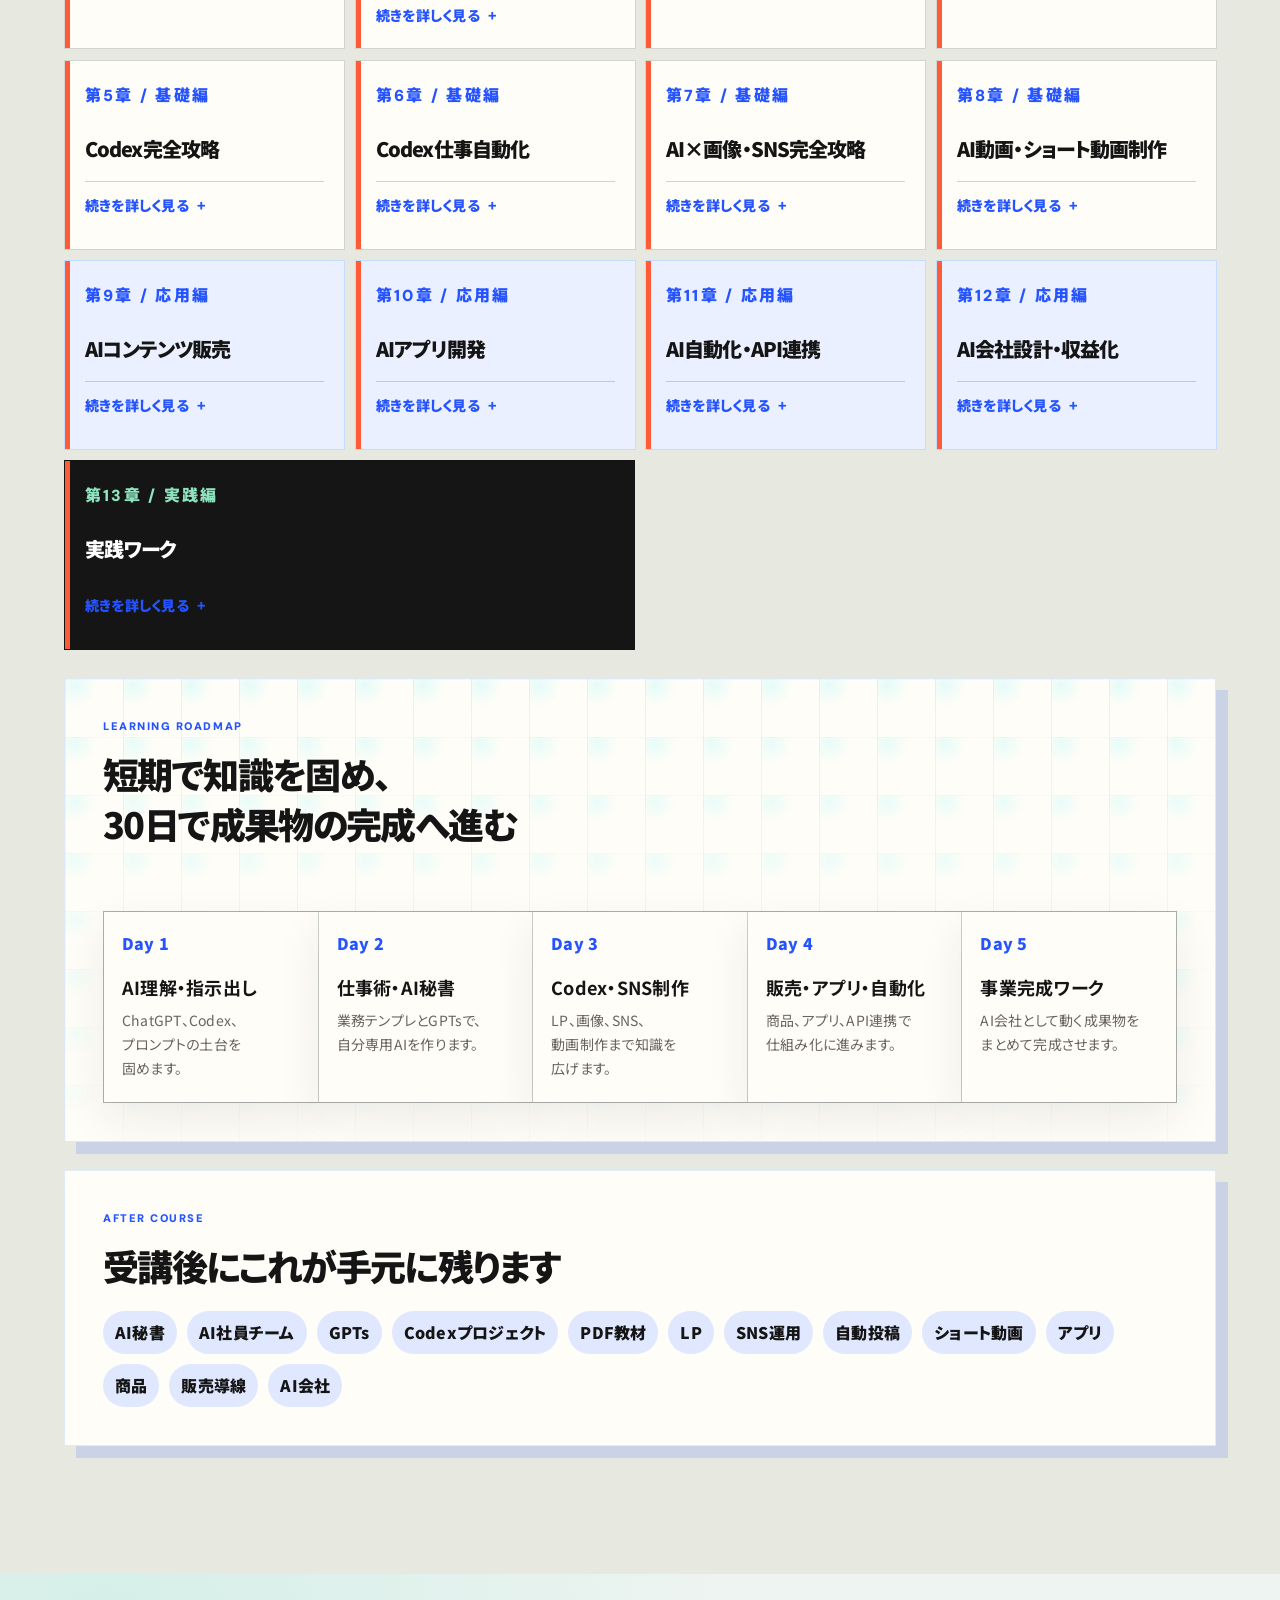
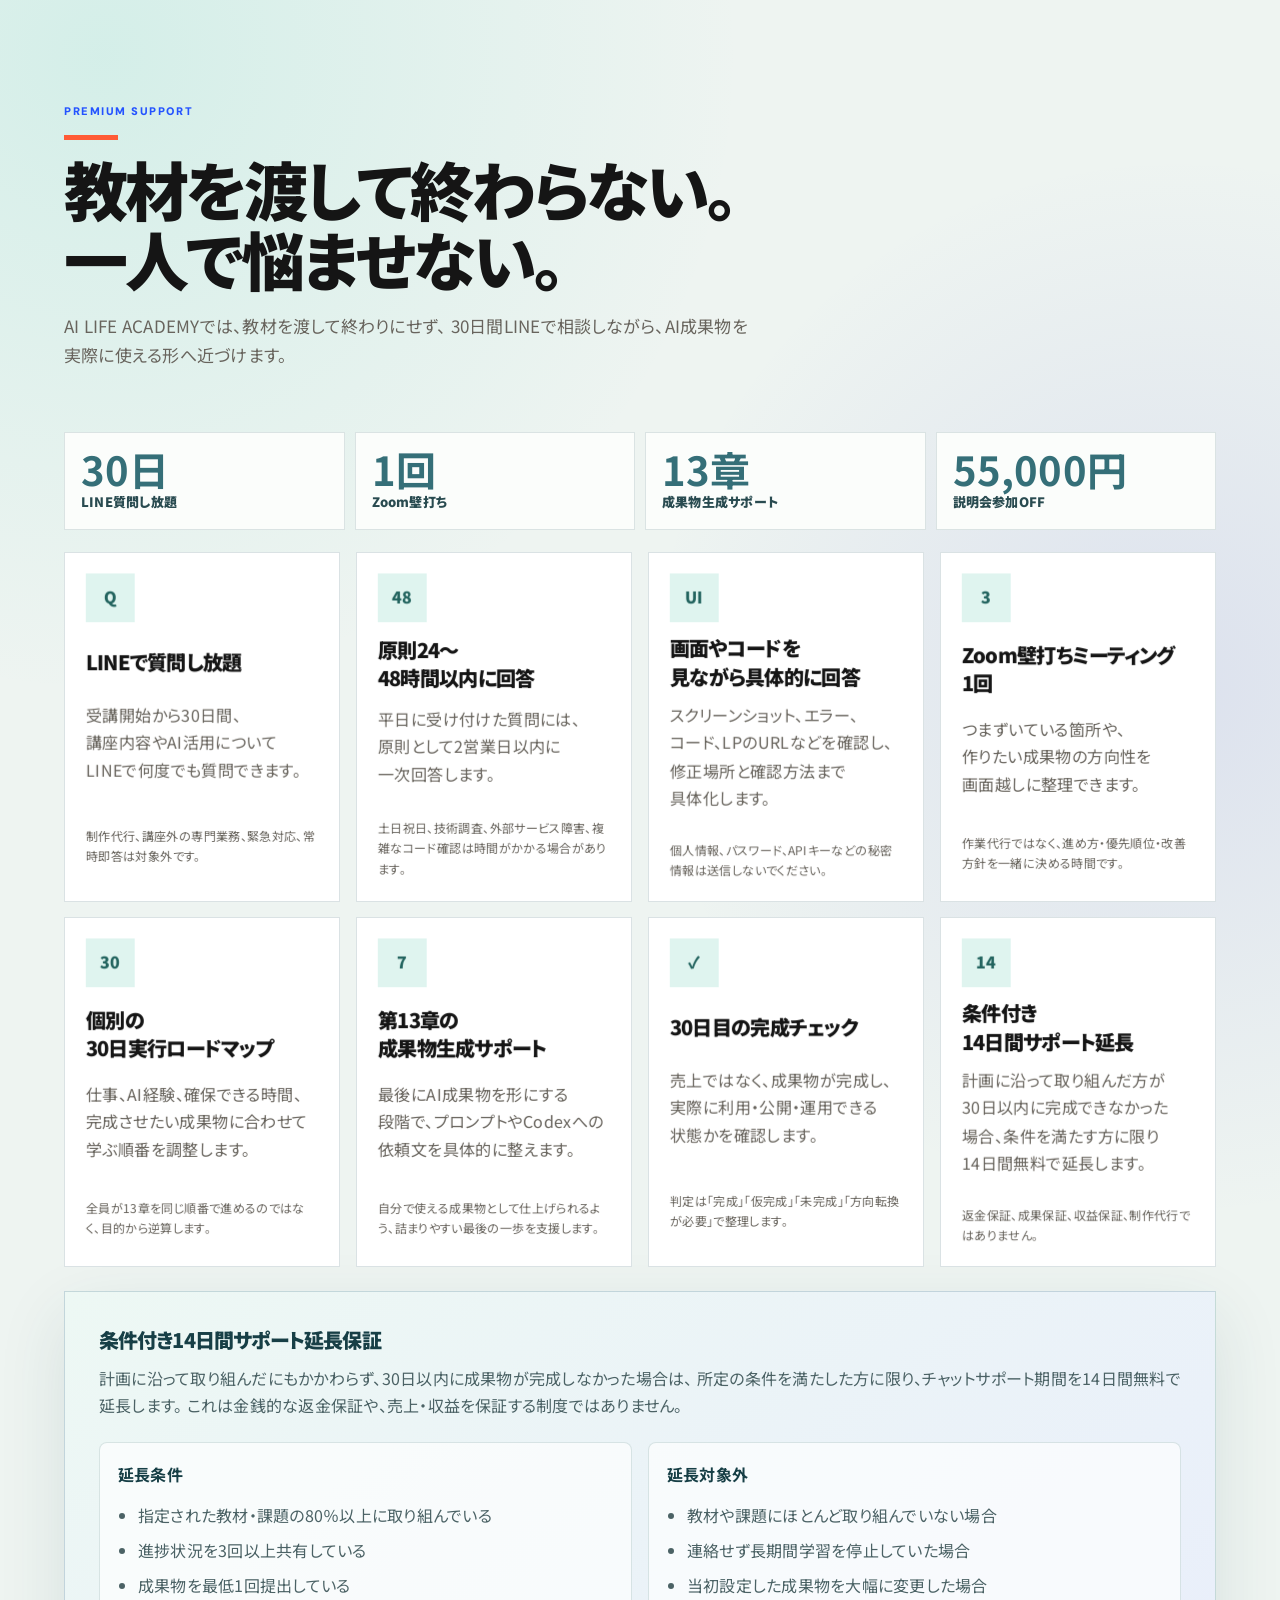
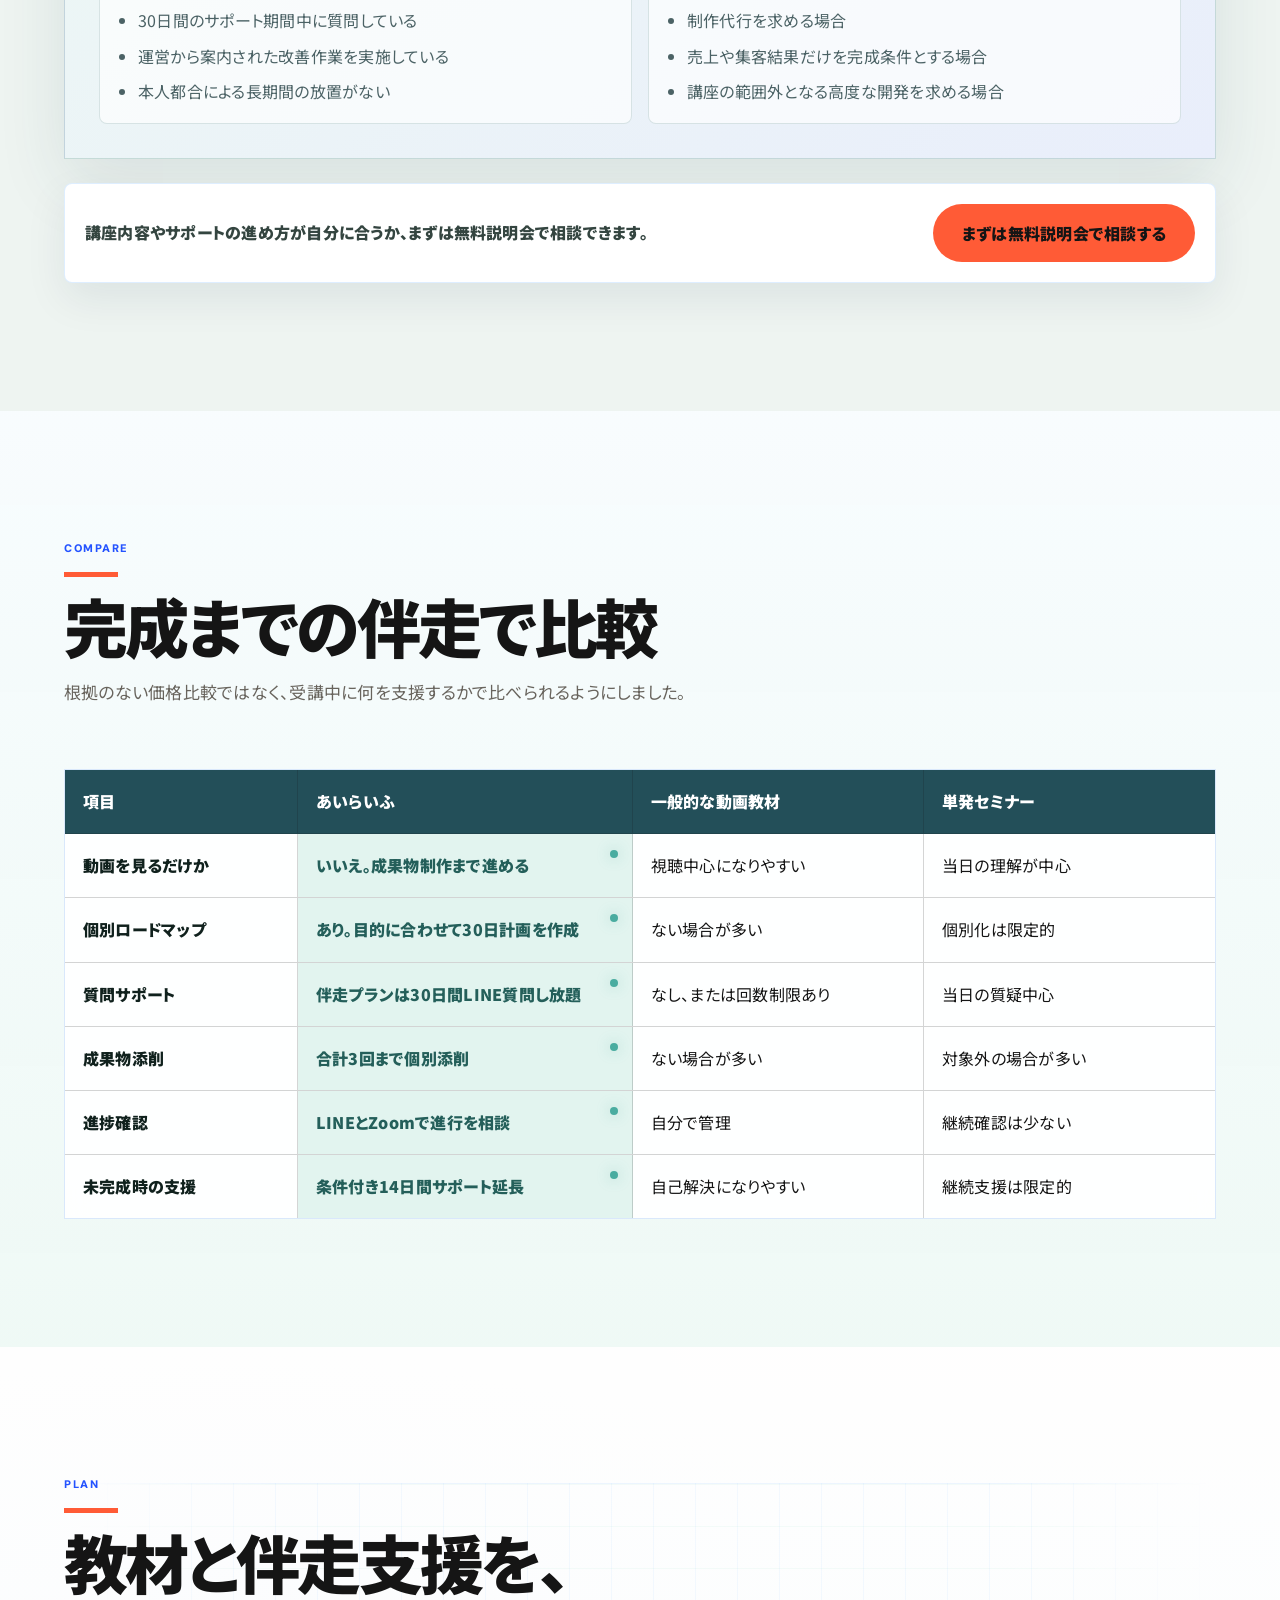
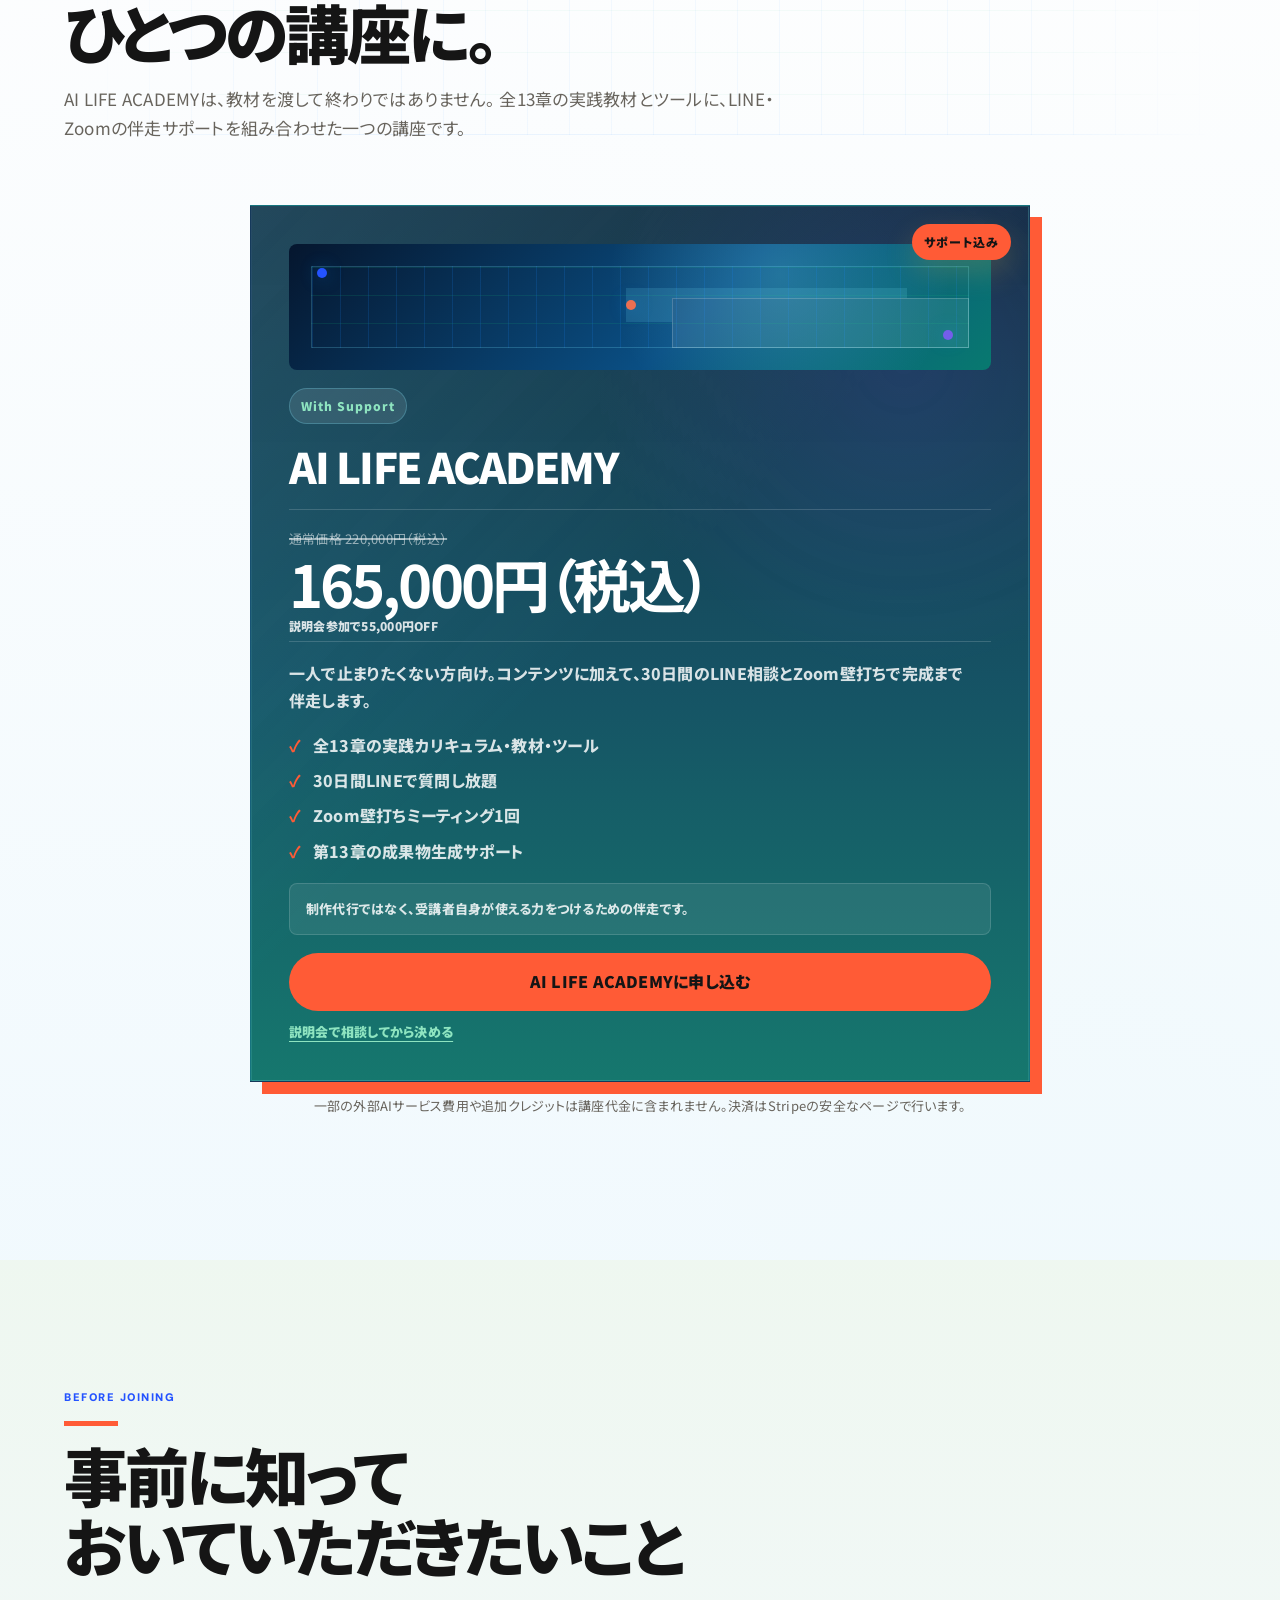
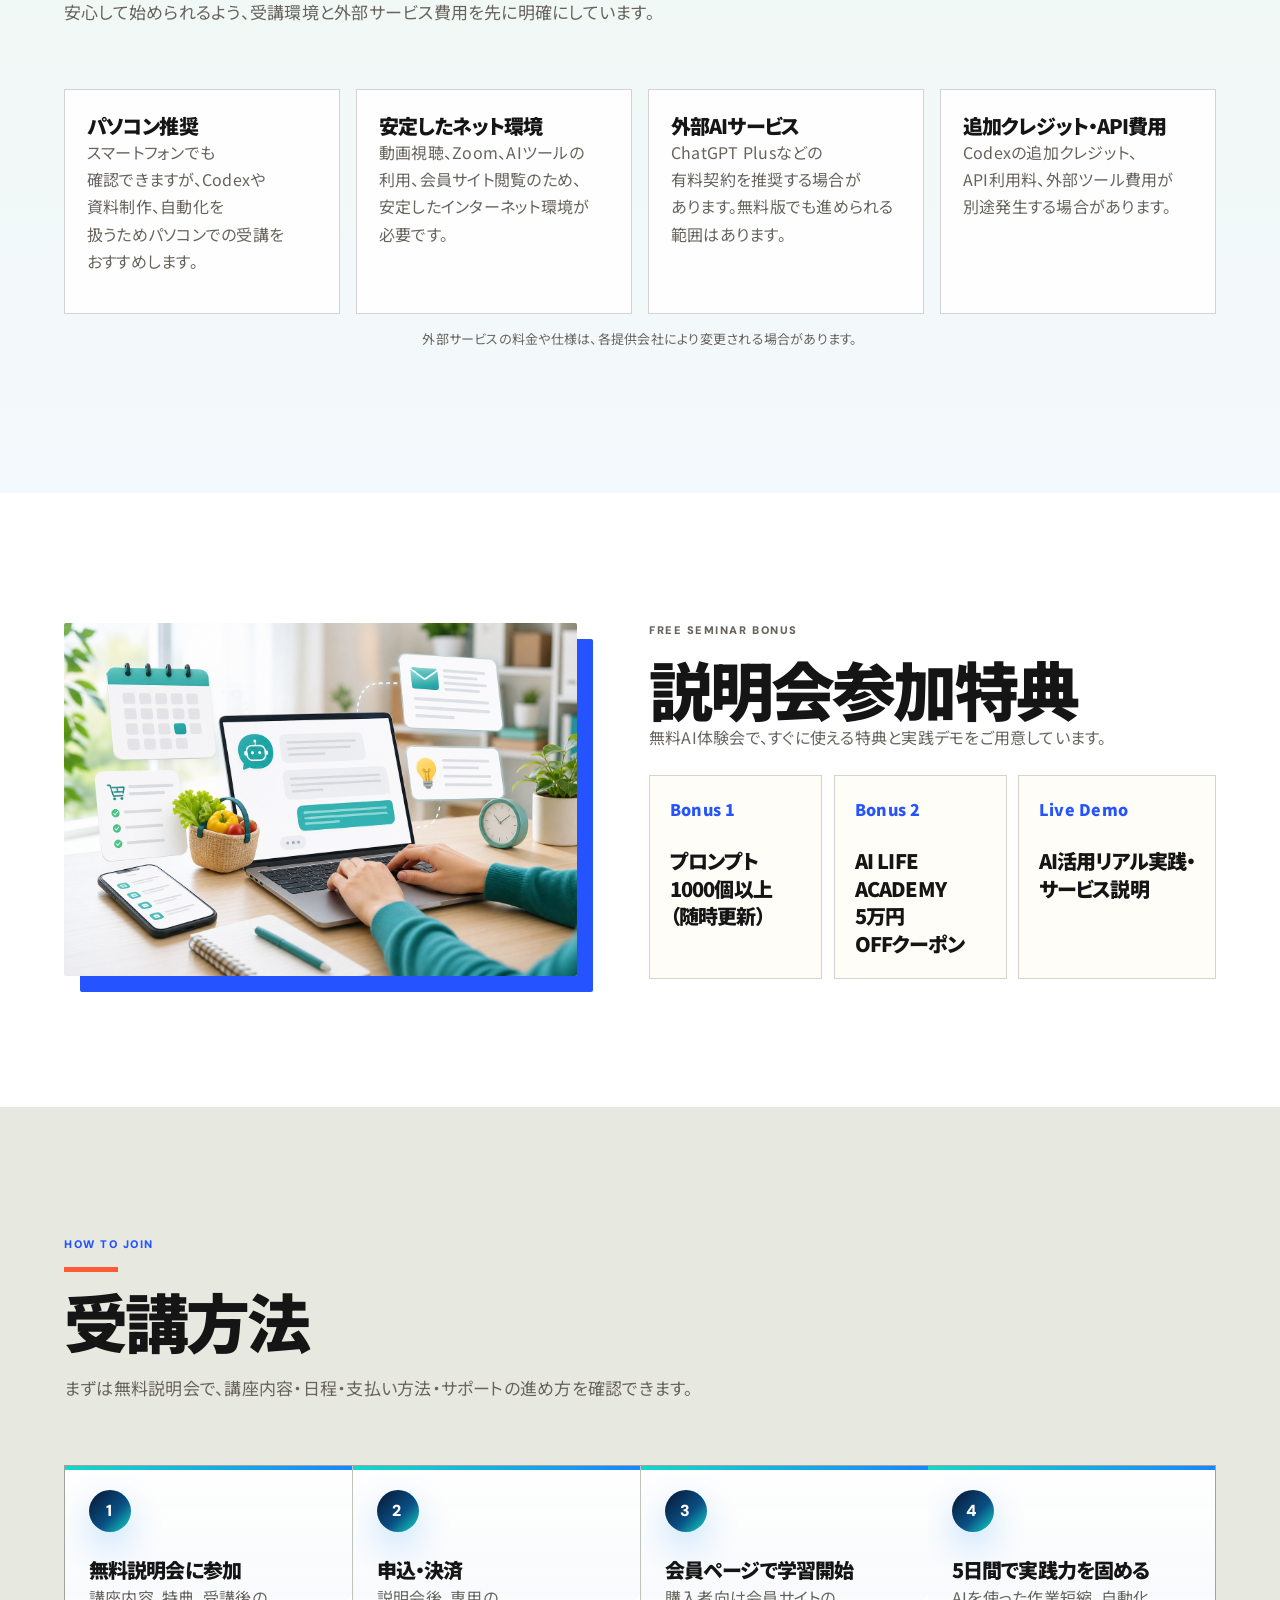
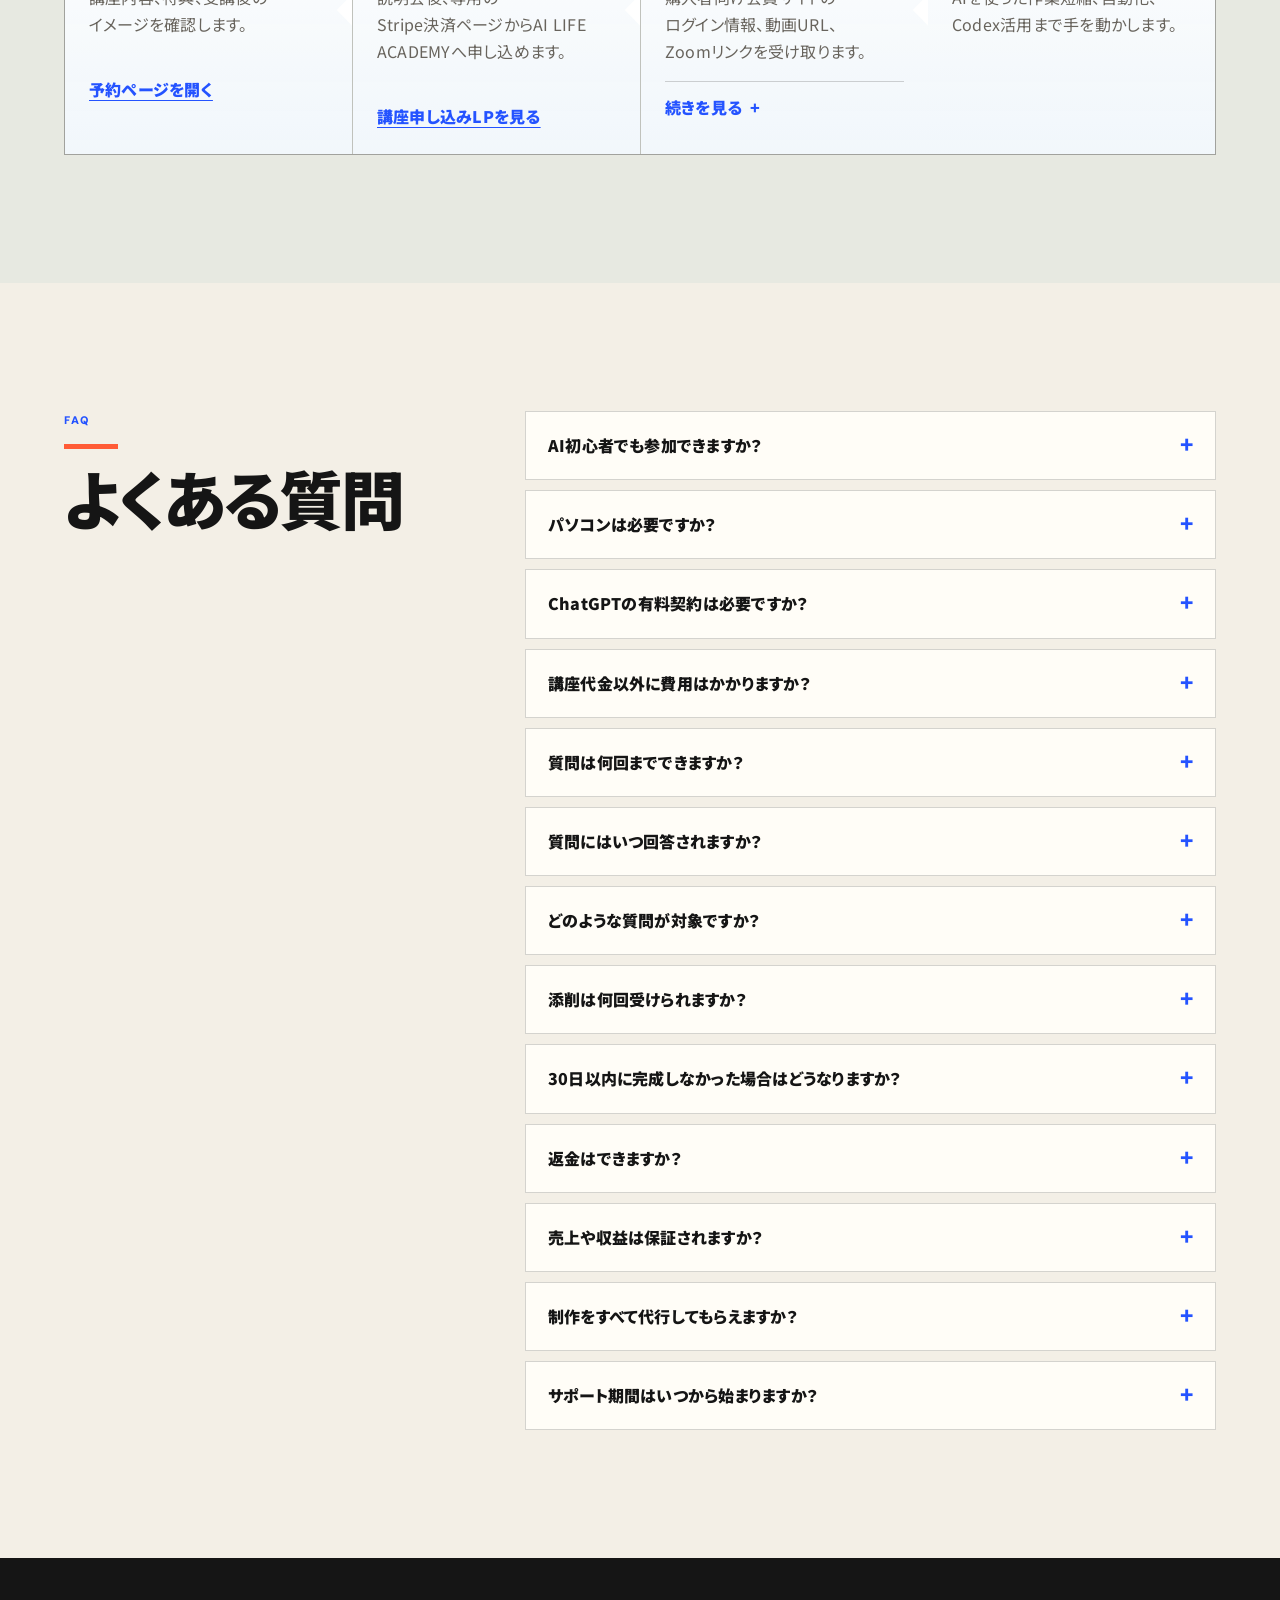
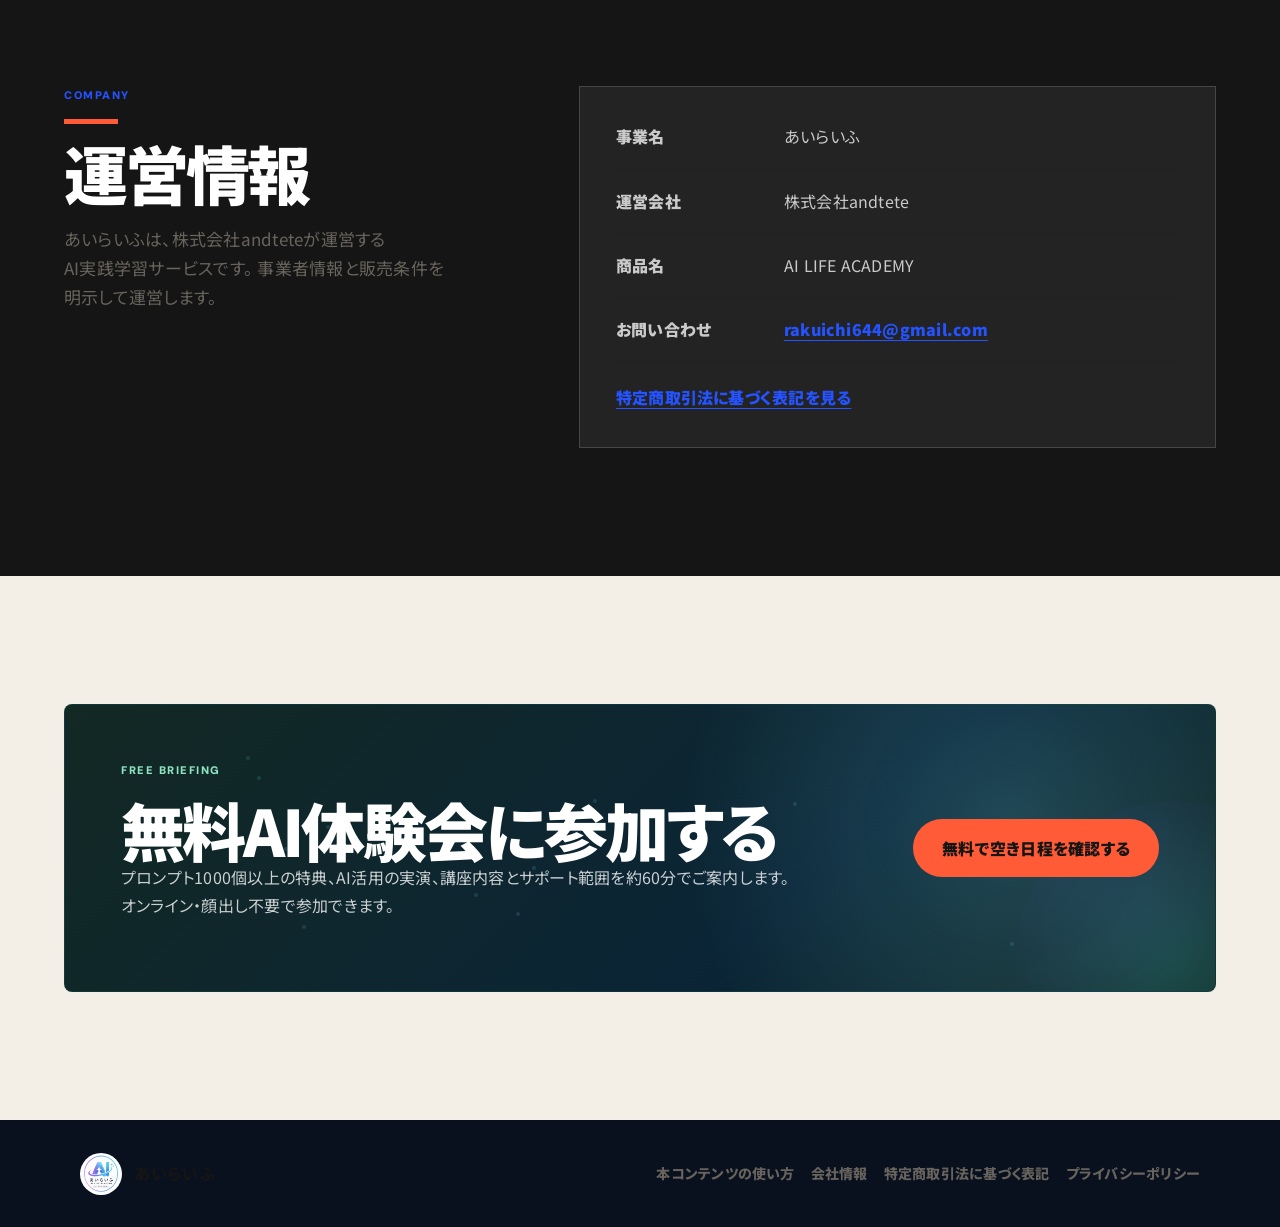
==== commit 5f69df3f: "AI活用実績者サイトを追加" ====
--- a/index.html
+++ b/index.html
@@ -26,6 +26,7 @@
       </a>
       <nav class="nav" aria-label="主要ナビゲーション">
         <a href="manual.html">使い方</a>
+        <a href="cases.html">AI活用事例</a>
         <a href="#curriculum">カリキュラム</a>
         <a href="#bonus">特典</a>
         <a href="#flow">受講方法</a>
--- a/styles.css
+++ b/styles.css
@@ -5046,3 +5046,352 @@
     transform: none !important;
   }
 }
+
+/* Booking page — TikTok LP editorial theme */
+.booking-simple-page {
+  --booking-ink: #292424;
+  --booking-muted: #756c69;
+  --booking-paper: #f3ebe6;
+  --booking-rose: #c97786;
+  --booking-plum: #755f78;
+  background: var(--booking-paper);
+  color: var(--booking-ink);
+}
+
+.booking-simple-hero {
+  background:
+    radial-gradient(circle at 85% 18%, rgba(205, 151, 164, 0.26), transparent 35%),
+    radial-gradient(circle at 8% 88%, rgba(196, 179, 211, 0.28), transparent 34%),
+    linear-gradient(145deg, #f7f1ed 0%, #eee3df 55%, #e7dce5 100%);
+  color: var(--booking-ink);
+}
+
+.booking-simple-hero::after {
+  background-image: radial-gradient(rgba(82, 66, 68, 0.12) 0.7px, transparent 0.7px);
+  background-size: 18px 18px;
+  mask-image: linear-gradient(90deg, #000, transparent 82%);
+}
+
+.booking-kicker,
+.booking-simple-lead {
+  color: var(--booking-muted);
+}
+
+.booking-kicker span {
+  background: #2e2929;
+  color: #fffaf6;
+}
+
+.booking-simple-copy h1 {
+  color: var(--booking-ink);
+  font-family: "Hiragino Mincho ProN", "Yu Mincho", serif;
+  font-weight: 700;
+  letter-spacing: -0.045em;
+}
+
+.booking-simple-copy h1 em {
+  color: var(--booking-rose);
+  text-shadow: none;
+}
+
+.booking-quick-points li {
+  border-color: rgba(80, 64, 65, 0.14);
+  background: rgba(255, 255, 255, 0.5);
+  color: #514849;
+}
+
+.booking-hero-panel {
+  border-color: rgba(88, 69, 72, 0.12);
+  background: rgba(255, 252, 249, 0.72);
+  box-shadow: 0 28px 70px rgba(82, 61, 67, 0.13);
+}
+
+.booking-hero-panel-label {
+  background: #2e2929;
+  color: #fffaf6;
+}
+
+.booking-hero-panel strong { color: var(--booking-rose); }
+.booking-hero-panel b { color: var(--booking-ink); }
+.booking-hero-panel p { color: var(--booking-muted); }
+
+.button.primary.booking-hero-cta,
+.button.primary.booking-submit,
+.booking-simple-flow .button.primary {
+  border: 0;
+  background: linear-gradient(135deg, #3b3335, #78616a);
+  box-shadow: 0 16px 36px rgba(83, 59, 68, 0.22);
+}
+
+.booking-simple-page + .site-footer,
+.booking-simple-page ~ .site-footer { background: #2f282a; }
+
+.booking-theme .site-header .nav-cta {
+  border-color: rgba(117, 95, 120, .2);
+  background: #f6eeee;
+  color: #755f78;
+}
+
+.booking-benefits { background: #f8f3ef; }
+.booking-section-heading > span { color: var(--booking-rose); }
+.booking-section-heading h2 { color: var(--booking-ink); }
+
+.booking-benefit-card {
+  border-color: rgba(84, 68, 71, 0.1);
+  border-radius: 20px;
+  background: #fffdfb;
+  box-shadow: 0 18px 44px rgba(82, 64, 67, 0.08);
+}
+
+.booking-benefit-image { background: #ded2cf; }
+.booking-benefit-image::after { background: linear-gradient(transparent, rgba(43, 34, 36, 0.48)); }
+.booking-benefit-image span { background: rgba(46, 39, 41, 0.82); }
+.booking-benefit-body p { color: var(--booking-rose); }
+.booking-benefit-body h3 { color: var(--booking-ink); }
+.booking-benefit-body h3 strong,
+.booking-benefit-card--rose .booking-benefit-body h3 strong,
+.booking-benefit-card--violet .booking-benefit-body h3 strong,
+.booking-benefit-card--cyan .booking-benefit-body h3 strong { color: var(--booking-plum); }
+
+.booking-benefit-card:first-child .booking-benefit-image img {
+  object-position: center 12%;
+}
+
+.booking-benefit-image--graphic {
+  display: grid;
+  place-items: center;
+  background:
+    radial-gradient(circle at 70% 20%, rgba(255,255,255,.5), transparent 28%),
+    linear-gradient(145deg, #cab8c9, #eadfd9 58%, #c8d2cf);
+}
+
+.booking-editorial-visual {
+  position: relative;
+  display: grid;
+  width: 76%;
+  min-height: 76%;
+  align-content: center;
+  padding: 18px;
+  border: 1px solid rgba(53, 43, 46, .14);
+  background: rgba(255, 253, 250, .68);
+  color: #332b2d;
+  transform: rotate(-2deg);
+}
+
+.booking-editorial-visual small { letter-spacing: .18em; }
+.booking-editorial-visual strong { margin-top: 8px; font-size: clamp(20px, 2.2vw, 29px); line-height: 1.05; }
+.booking-editorial-visual i { margin-top: 14px; color: var(--booking-rose); font-size: 11px; font-style: normal; font-weight: 900; letter-spacing: .14em; }
+
+.booking-roadmap-banner {
+  border: 1px solid rgba(83, 65, 70, 0.12);
+  background: linear-gradient(135deg, #43383c, #7c6672);
+}
+.booking-roadmap-banner span { color: #f1c9d0; }
+
+.booking-simple-page .booking-calendar-section { background: #fffdfb; }
+.booking-step-label { background: #eee2e4; color: #8b5966; }
+.booking-simple-page .booking-form { border: 1px solid rgba(77, 62, 65, .1); background: #fff; box-shadow: 0 24px 60px rgba(77, 59, 64, .09); }
+.booking-simple-page .booking-form legend span,
+.booking-form-divider span { background: var(--booking-plum); }
+
+.booking-simple-flow {
+  background:
+    radial-gradient(circle at 18% 0%, rgba(207, 165, 177, .18), transparent 30%),
+    #342c2f;
+}
+.booking-simple-flow .booking-section-heading > span { color: #e8b9c3; }
+.booking-flow-compact b { background: linear-gradient(135deg, #c77b8a, #796173); }
+
+@media (max-width: 620px) {
+  .booking-benefit-grid { grid-template-columns: 1fr; gap: 14px; }
+  .booking-benefit-card { display: grid; grid-template-columns: 42% 58%; min-height: 190px; }
+  .booking-benefit-image { aspect-ratio: auto; min-height: 100%; }
+  .booking-benefit-body { min-height: 190px; padding: 16px 14px; }
+  .booking-benefit-body h3 { font-size: 17px; }
+  .booking-benefit-body small { font-size: 11px; }
+  .booking-mobile-cta { border-color: rgba(255,255,255,.35); background: linear-gradient(135deg, #4a3b40, #8e6671); }
+}
+
+/* Booking conversion path: entertainment -> practical use -> reservation */
+.booking-cta-note {
+  margin: 12px 0 0;
+  color: var(--booking-muted);
+  font-size: 12px;
+  line-height: 1.6;
+}
+
+.booking-hero-proof {
+  display: grid;
+  grid-template-columns: 104px 1fr;
+  gap: 18px;
+  align-items: center;
+  margin-top: 12px;
+}
+
+.booking-hero-proof img {
+  width: 104px;
+  aspect-ratio: 4 / 5;
+  border: 5px solid rgba(255, 255, 255, .88);
+  border-radius: 14px;
+  box-shadow: 0 14px 28px rgba(75, 53, 62, .16);
+  object-fit: cover;
+}
+
+.booking-hero-proof div {
+  display: flex;
+  flex-wrap: wrap;
+  gap: 2px 8px;
+  align-items: baseline;
+}
+
+.booking-hero-proof small {
+  width: 100%;
+  margin-bottom: 7px;
+  color: var(--booking-muted);
+  font-size: 11px;
+  font-weight: 800;
+}
+
+.booking-hero-proof strong {
+  margin: 0;
+  color: var(--booking-ink);
+  font-family: "Hiragino Mincho ProN", "Yu Mincho", serif;
+  font-size: clamp(27px, 3vw, 38px);
+  line-height: 1;
+}
+
+.booking-hero-proof div strong:last-of-type { color: var(--booking-rose); }
+.booking-hero-proof i { color: var(--booking-muted); font-size: 13px; font-style: normal; font-weight: 800; }
+
+.booking-hero-panel > ul {
+  display: grid;
+  gap: 7px;
+  margin: 14px 0 0;
+  padding: 15px 16px;
+  border-top: 1px solid rgba(83, 65, 70, .1);
+  border-bottom: 1px solid rgba(83, 65, 70, .1);
+  list-style: none;
+}
+
+.booking-hero-panel > ul li {
+  position: relative;
+  padding-left: 21px;
+  color: #504548;
+  font-size: 13px;
+  font-weight: 800;
+}
+
+.booking-hero-panel > ul li::before {
+  position: absolute;
+  left: 0;
+  color: var(--booking-rose);
+  content: "✓";
+}
+
+.booking-bridge {
+  padding: clamp(58px, 8vw, 94px) clamp(16px, 4vw, 56px);
+  background: #2f292b;
+  color: #fffaf7;
+}
+
+.booking-bridge .section-inner { max-width: 1080px; }
+
+.booking-bridge-eyebrow {
+  margin: 0;
+  color: #dca6b2;
+  font-size: 11px;
+  font-weight: 900;
+  letter-spacing: .16em;
+}
+
+.booking-bridge h2 {
+  max-width: 720px;
+  margin: 12px 0 0;
+  color: #fffaf7;
+  font-family: "Hiragino Mincho ProN", "Yu Mincho", serif;
+  font-size: clamp(31px, 5vw, 55px);
+  letter-spacing: -.035em;
+  line-height: 1.28;
+}
+
+.booking-bridge h2 em { color: #e3a5b3; font-style: normal; }
+
+.booking-bridge-lead {
+  max-width: 790px;
+  margin: 20px 0 0;
+  color: rgba(255, 250, 247, .7);
+  font-size: 15px;
+  line-height: 1.9;
+}
+
+.booking-bridge-steps {
+  display: grid;
+  grid-template-columns: 1fr auto 1fr auto 1fr;
+  gap: 14px;
+  align-items: center;
+  margin-top: 34px;
+}
+
+.booking-bridge-steps article {
+  min-height: 190px;
+  padding: 22px;
+  border: 1px solid rgba(255,255,255,.11);
+  border-radius: 18px;
+  background: rgba(255,255,255,.055);
+}
+
+.booking-bridge-steps article:nth-of-type(3) {
+  border-color: rgba(231, 164, 180, .35);
+  background: linear-gradient(145deg, rgba(208, 119, 140, .17), rgba(255,255,255,.055));
+}
+
+.booking-bridge-steps b { display: block; color: #dc9dac; font-size: 12px; letter-spacing: .12em; }
+.booking-bridge-steps span { display: block; margin-top: 22px; color: rgba(255,255,255,.58); font-size: 12px; font-weight: 800; }
+.booking-bridge-steps strong { display: block; margin-top: 5px; color: #fff; font-size: 19px; }
+.booking-bridge-steps p { margin: 12px 0 0; color: rgba(255,255,255,.64); font-size: 12px; line-height: 1.7; }
+.booking-bridge-steps > i { color: #d69ba8; font-style: normal; }
+
+.booking-personal-demo {
+  display: grid;
+  grid-template-columns: 1fr 1fr;
+  gap: 30px;
+  align-items: center;
+  margin-top: 18px;
+  padding: 22px 26px;
+  border-radius: 18px;
+  background: #f7efeb;
+  color: var(--booking-ink);
+}
+
+.booking-personal-demo span { color: var(--booking-rose); font-size: 11px; font-weight: 900; letter-spacing: .08em; }
+.booking-personal-demo h3 { margin: 5px 0 0; color: var(--booking-ink); font-size: clamp(18px, 2.5vw, 25px); line-height: 1.45; }
+.booking-personal-demo p { margin: 0; color: var(--booking-muted); font-size: 13px; line-height: 1.75; }
+
+.booking-form-divider small {
+  margin-left: auto;
+  color: var(--booking-rose);
+  font-size: 10px;
+  font-weight: 900;
+}
+
+@media (max-width: 760px) {
+  .booking-nav > a:not(.nav-cta) { display: none; }
+  .booking-bridge-steps { grid-template-columns: 1fr; }
+  .booking-bridge-steps > i { display: grid; height: 22px; place-items: center; transform: rotate(90deg); }
+  .booking-bridge-steps article { min-height: 0; }
+  .booking-personal-demo { grid-template-columns: 1fr; gap: 12px; }
+}
+
+@media (max-width: 620px) {
+  .booking-simple-hero { padding-top: 84px; }
+  .booking-simple-copy h1 { font-size: clamp(34px, 10.2vw, 49px); line-height: 1.16; }
+  .booking-simple-lead { font-size: 15px; line-height: 1.75; }
+  .booking-hero-cta { width: 100%; }
+  .booking-hero-proof { grid-template-columns: 88px 1fr; gap: 14px; }
+  .booking-hero-proof img { width: 88px; }
+  .booking-bridge { padding-top: 52px; }
+  .booking-bridge h2 { font-size: 31px; }
+  .booking-bridge-lead { font-size: 14px; }
+  .booking-personal-demo { padding: 20px; }
+  .booking-simple-page .booking-calendar-section { padding-top: 50px; }
+}
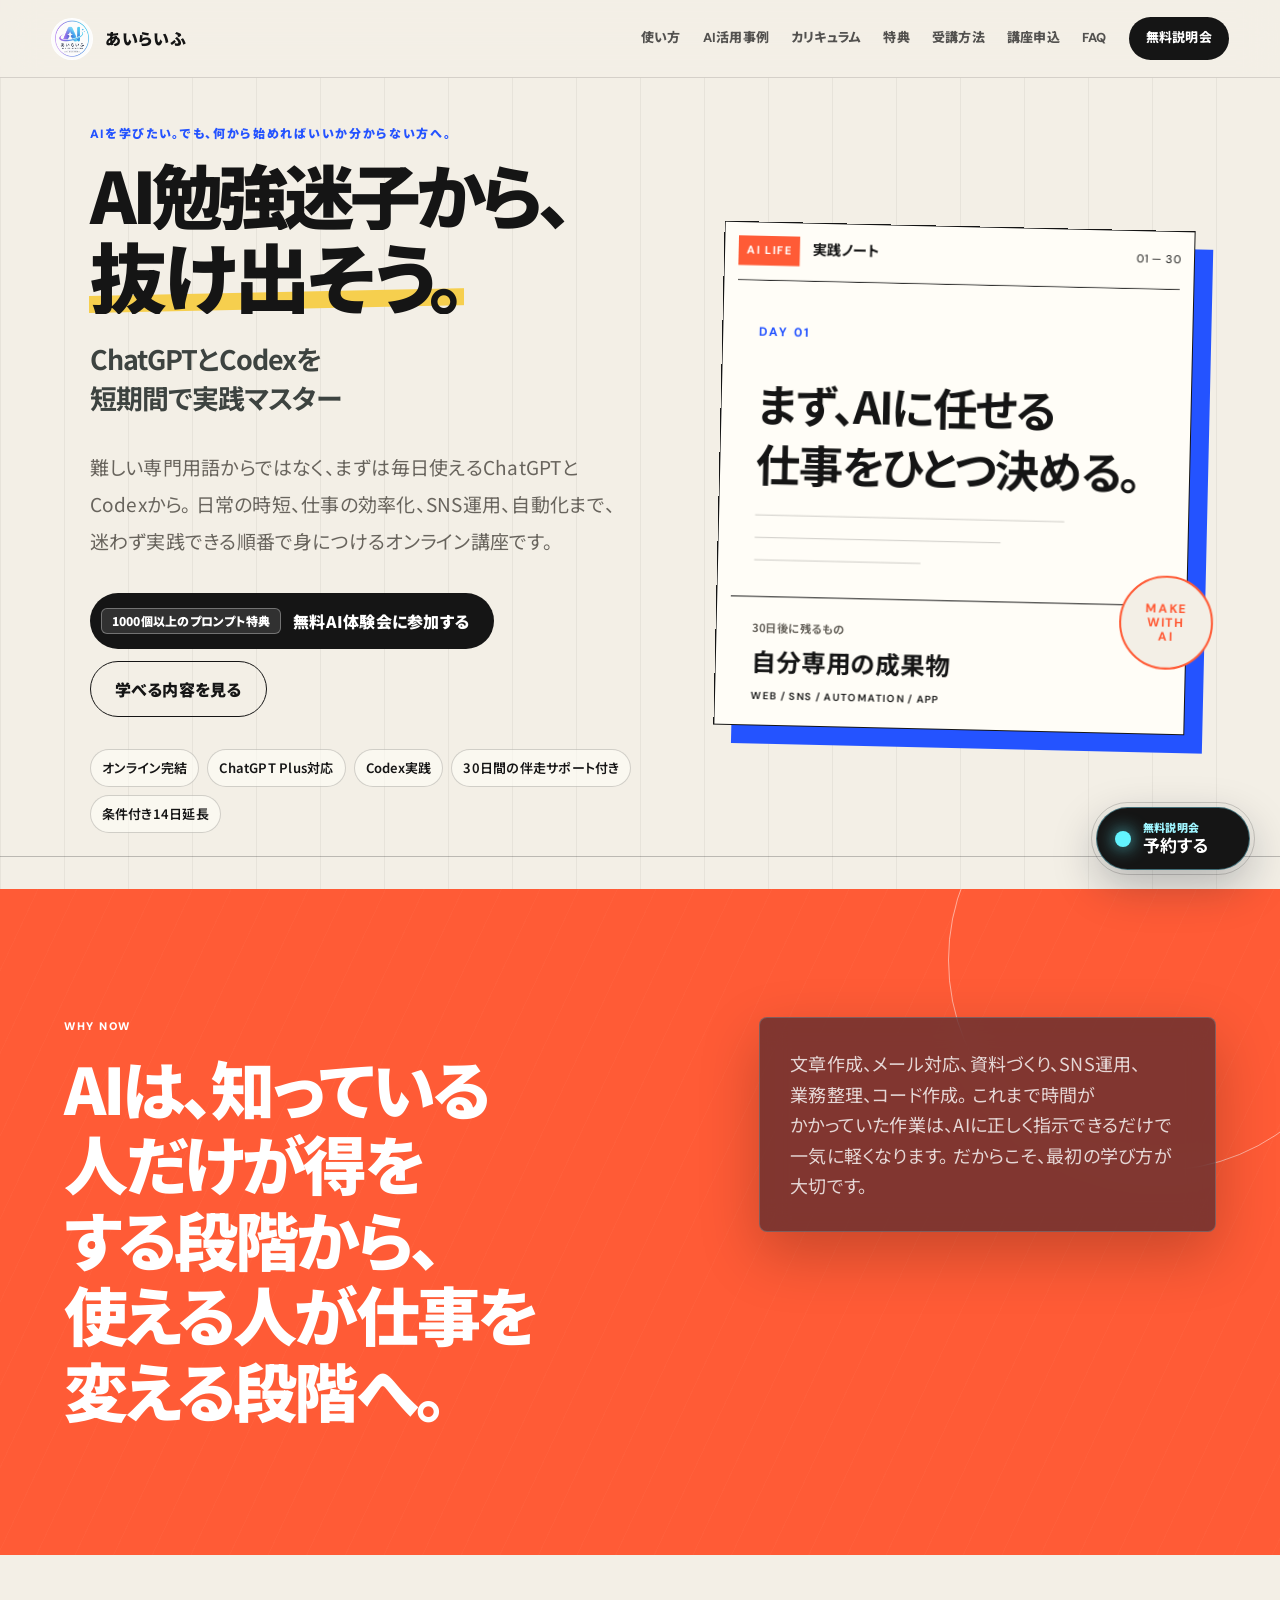
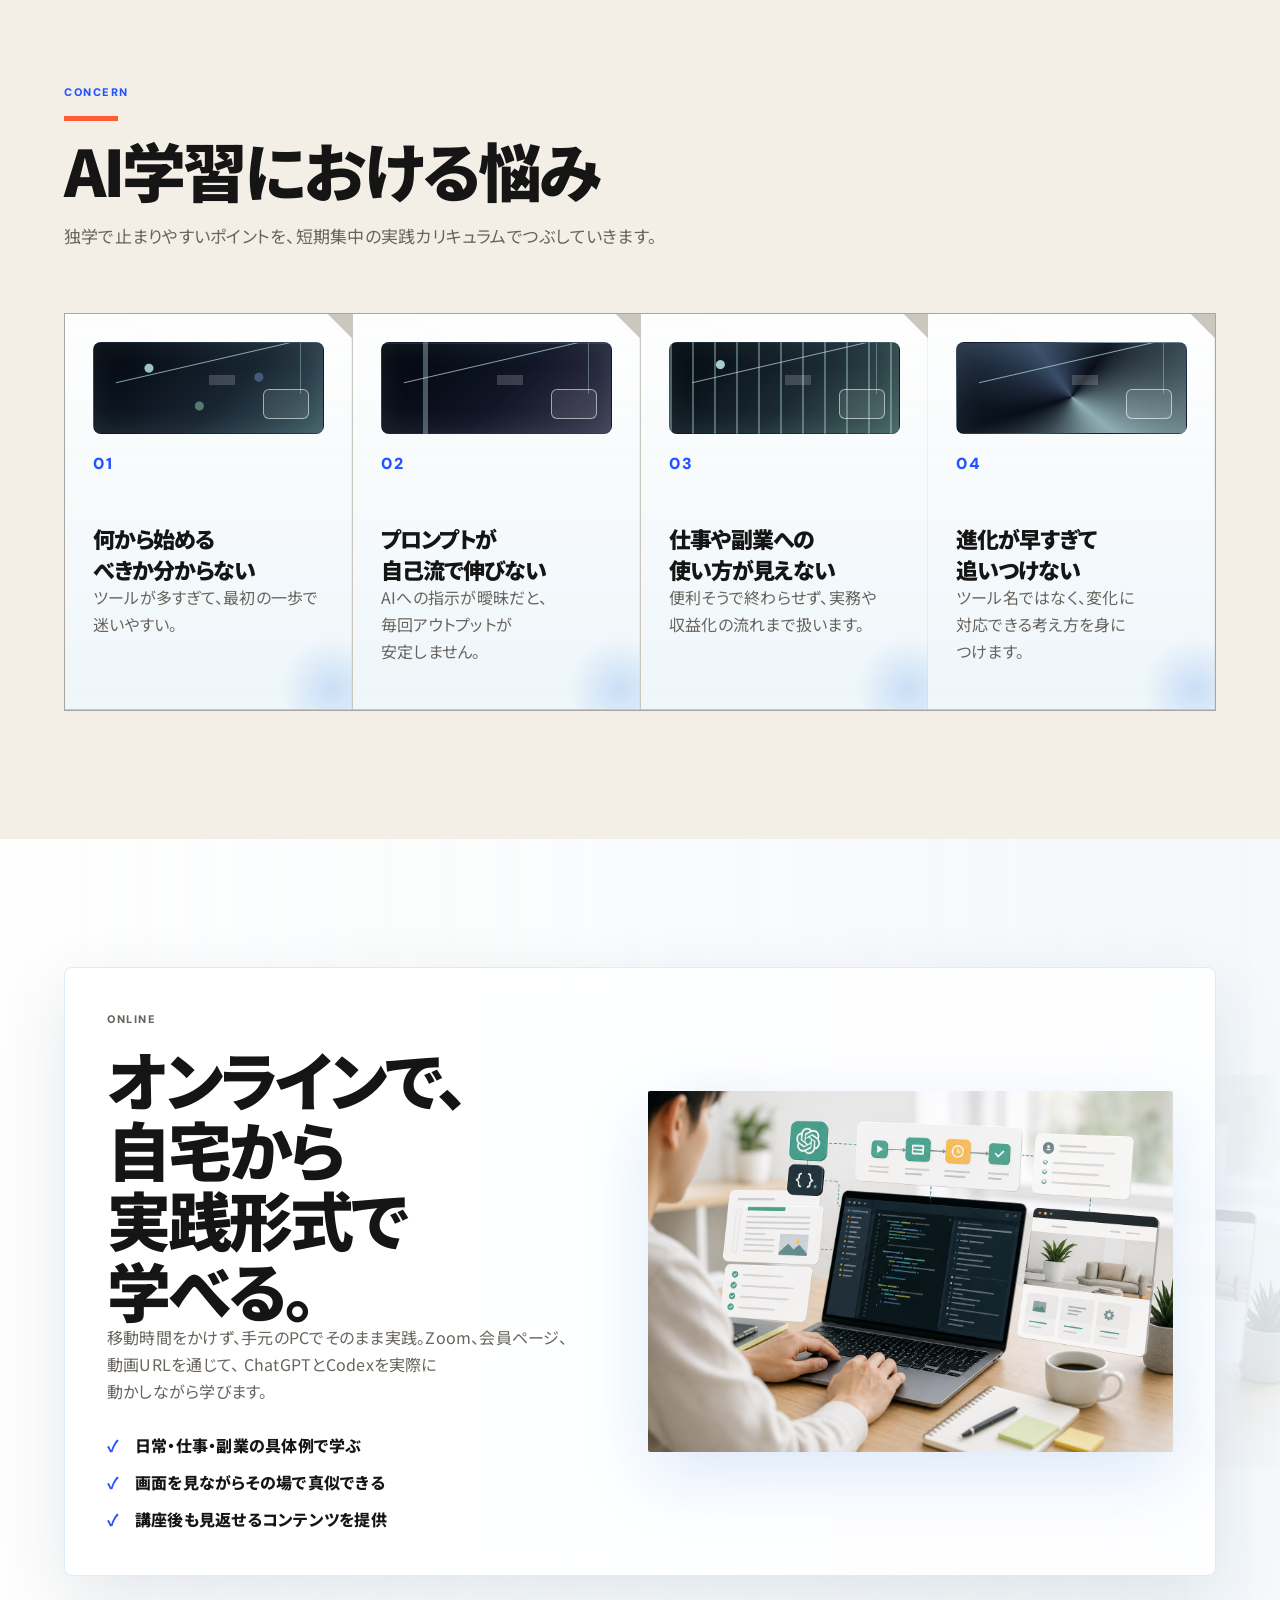
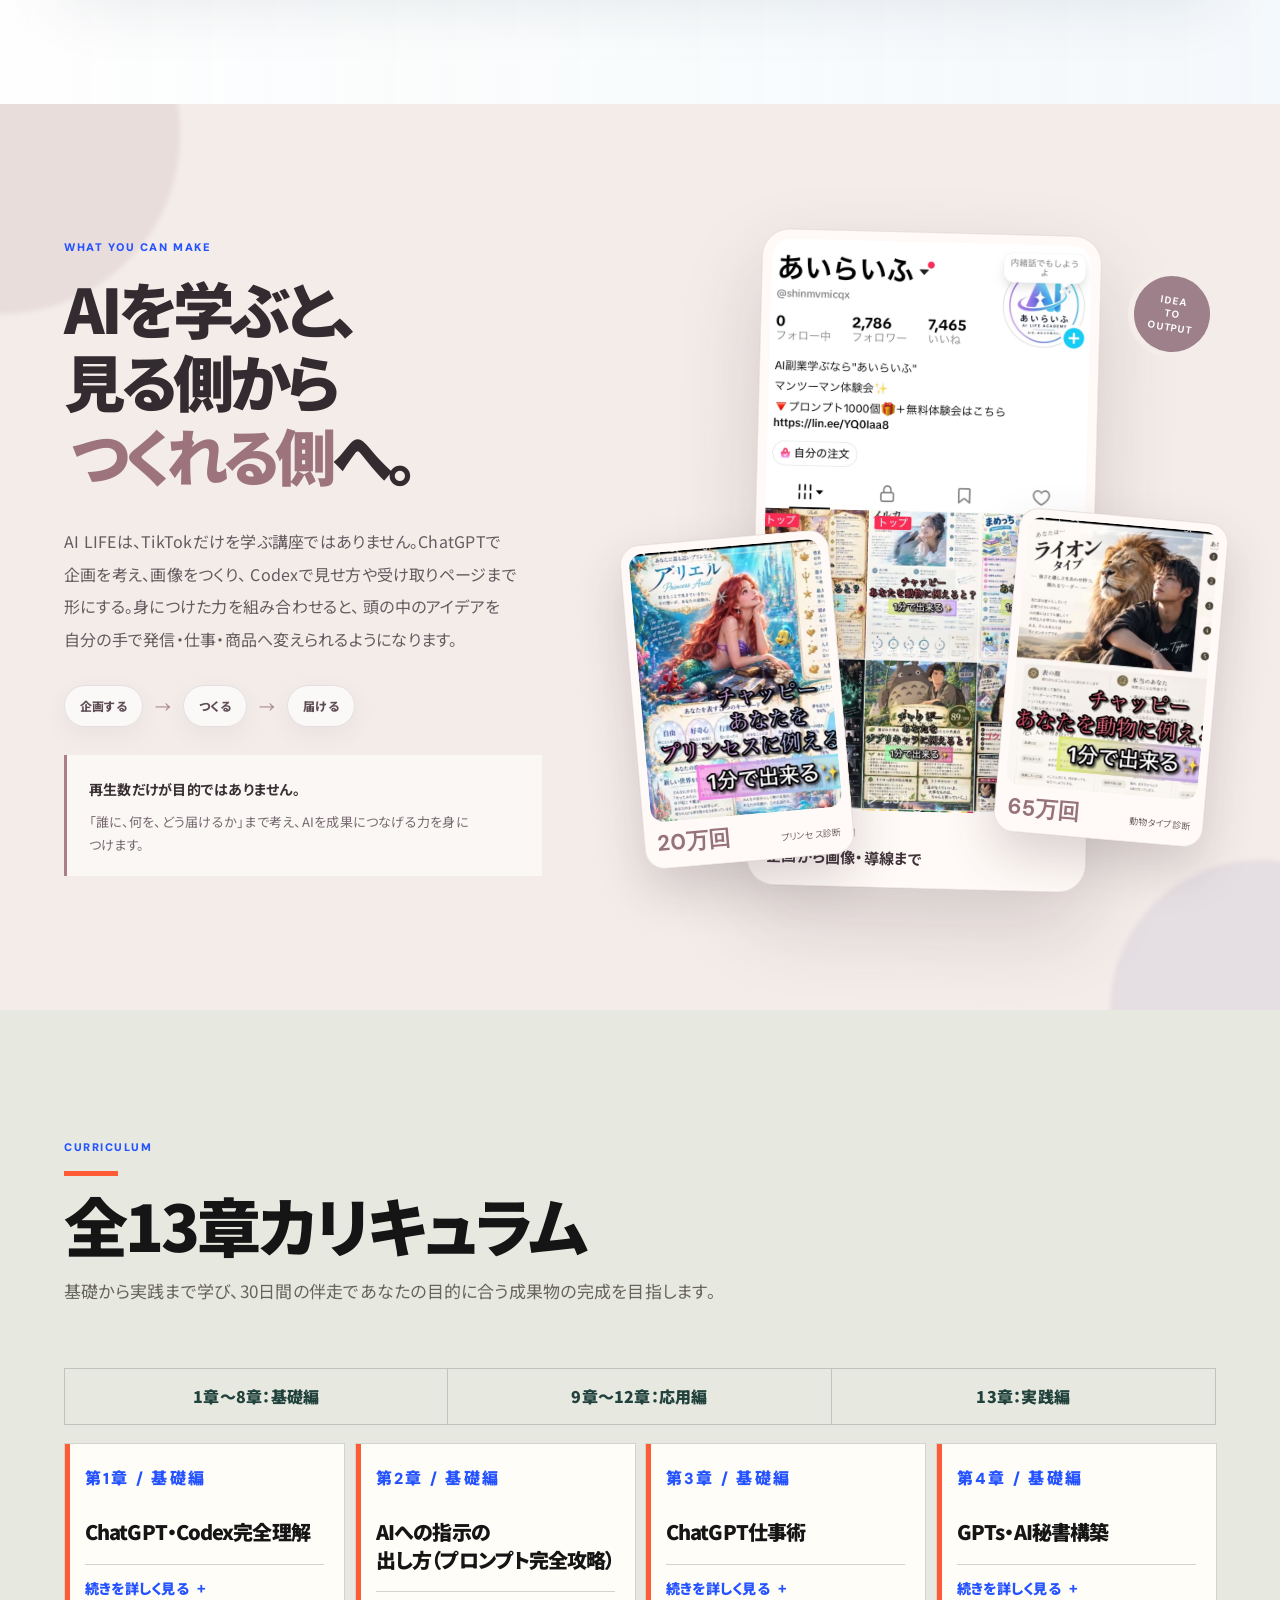
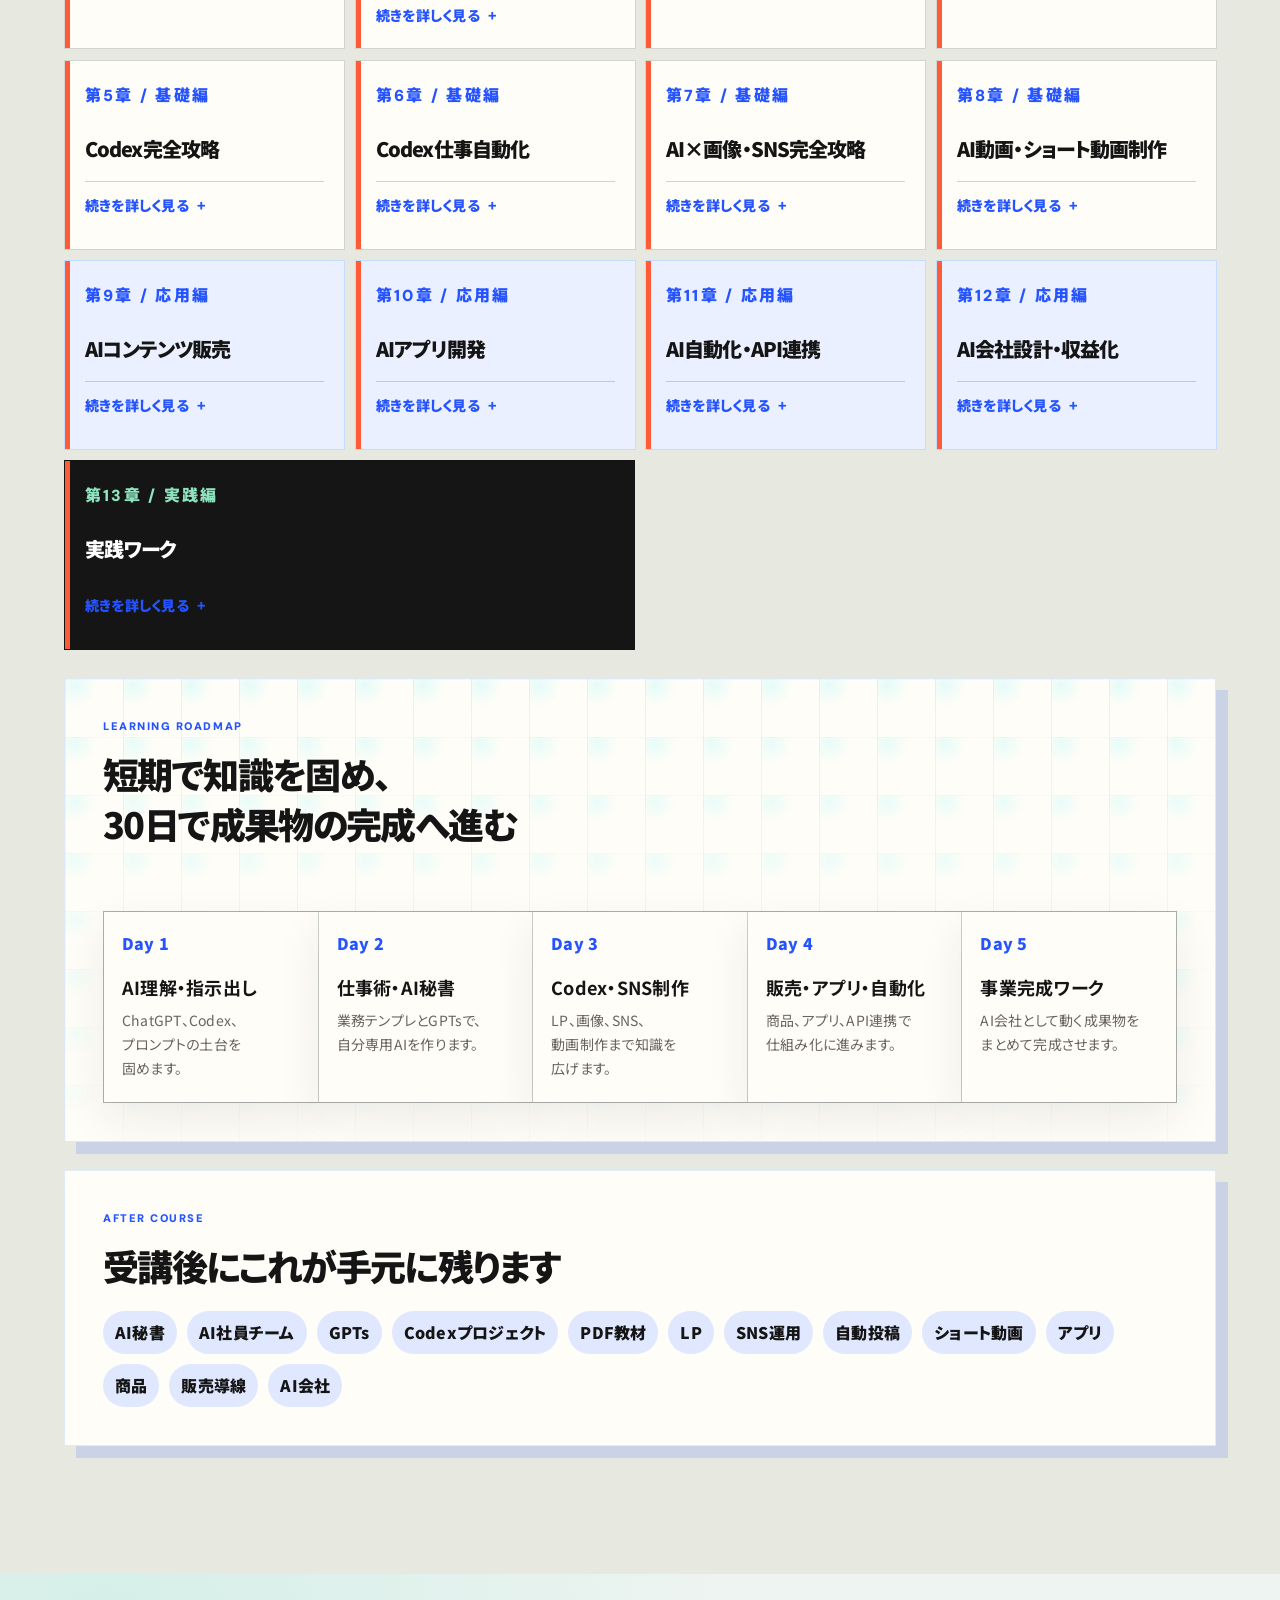
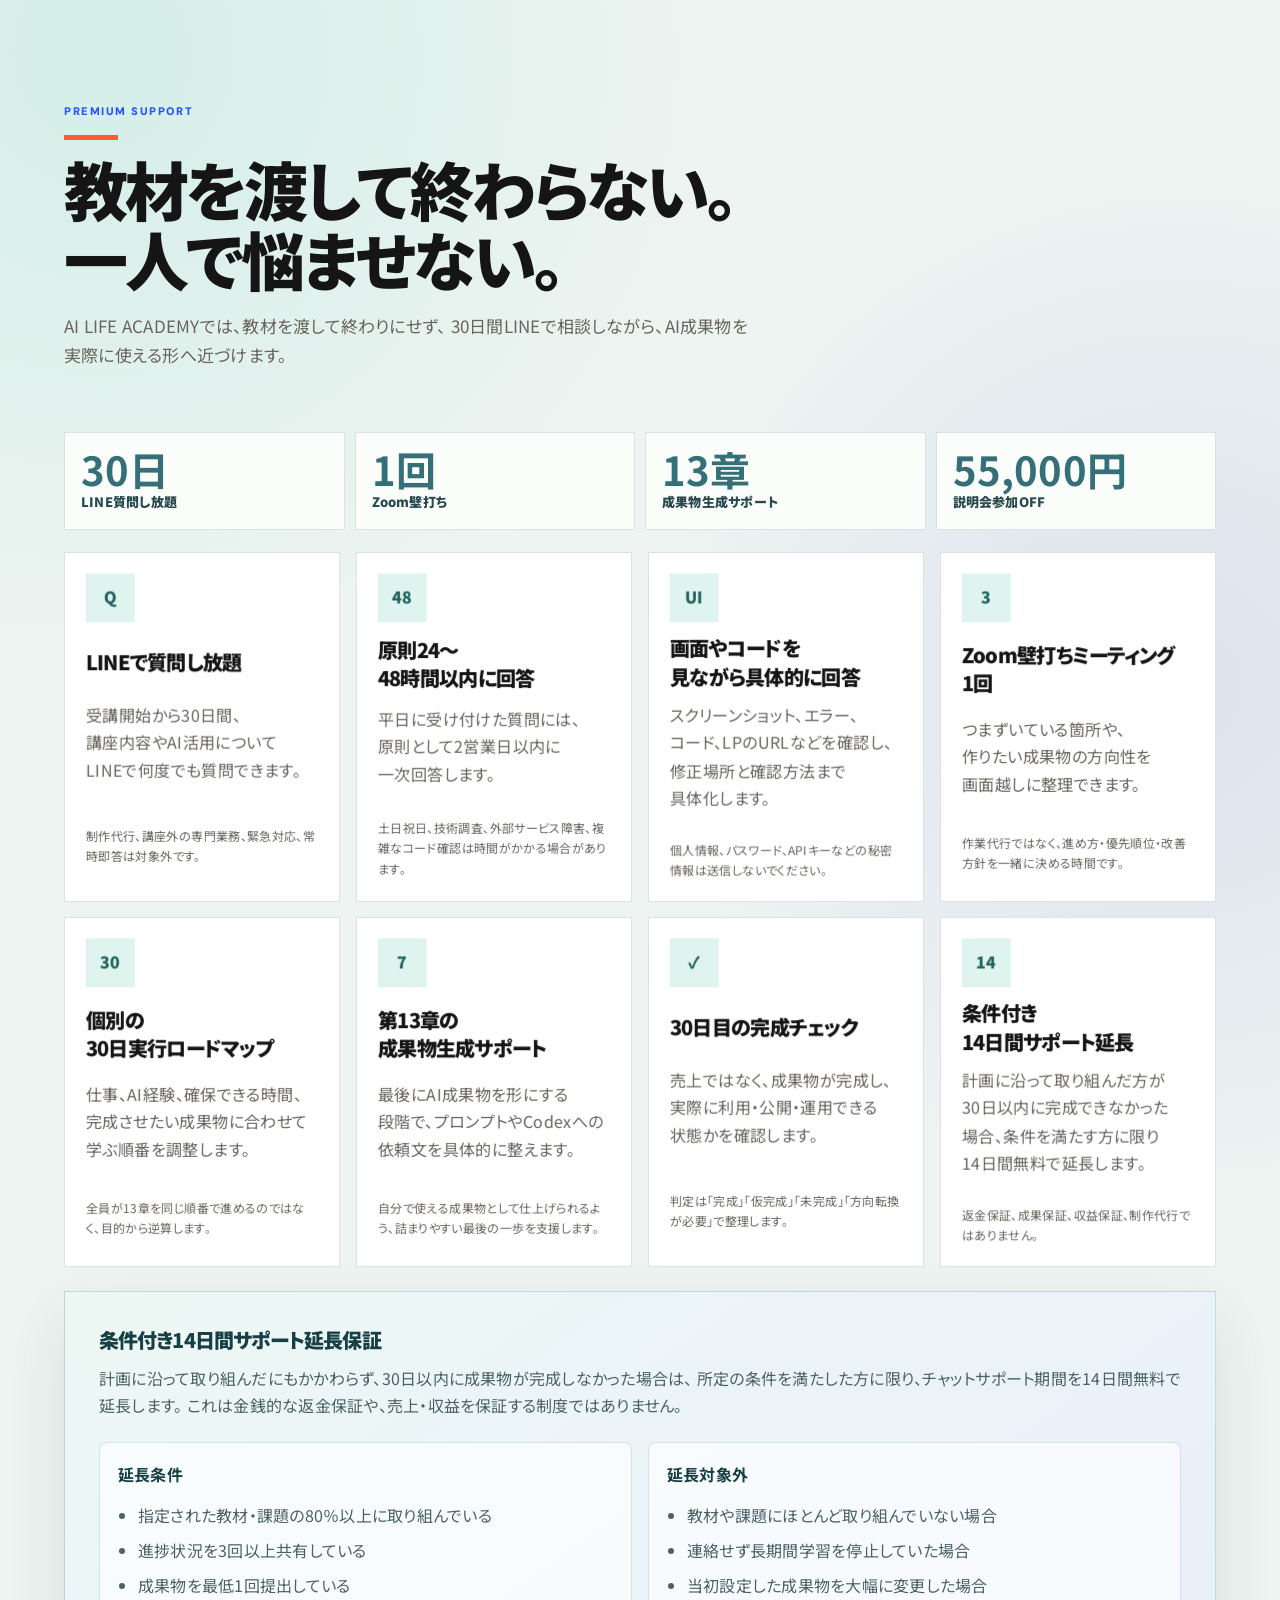
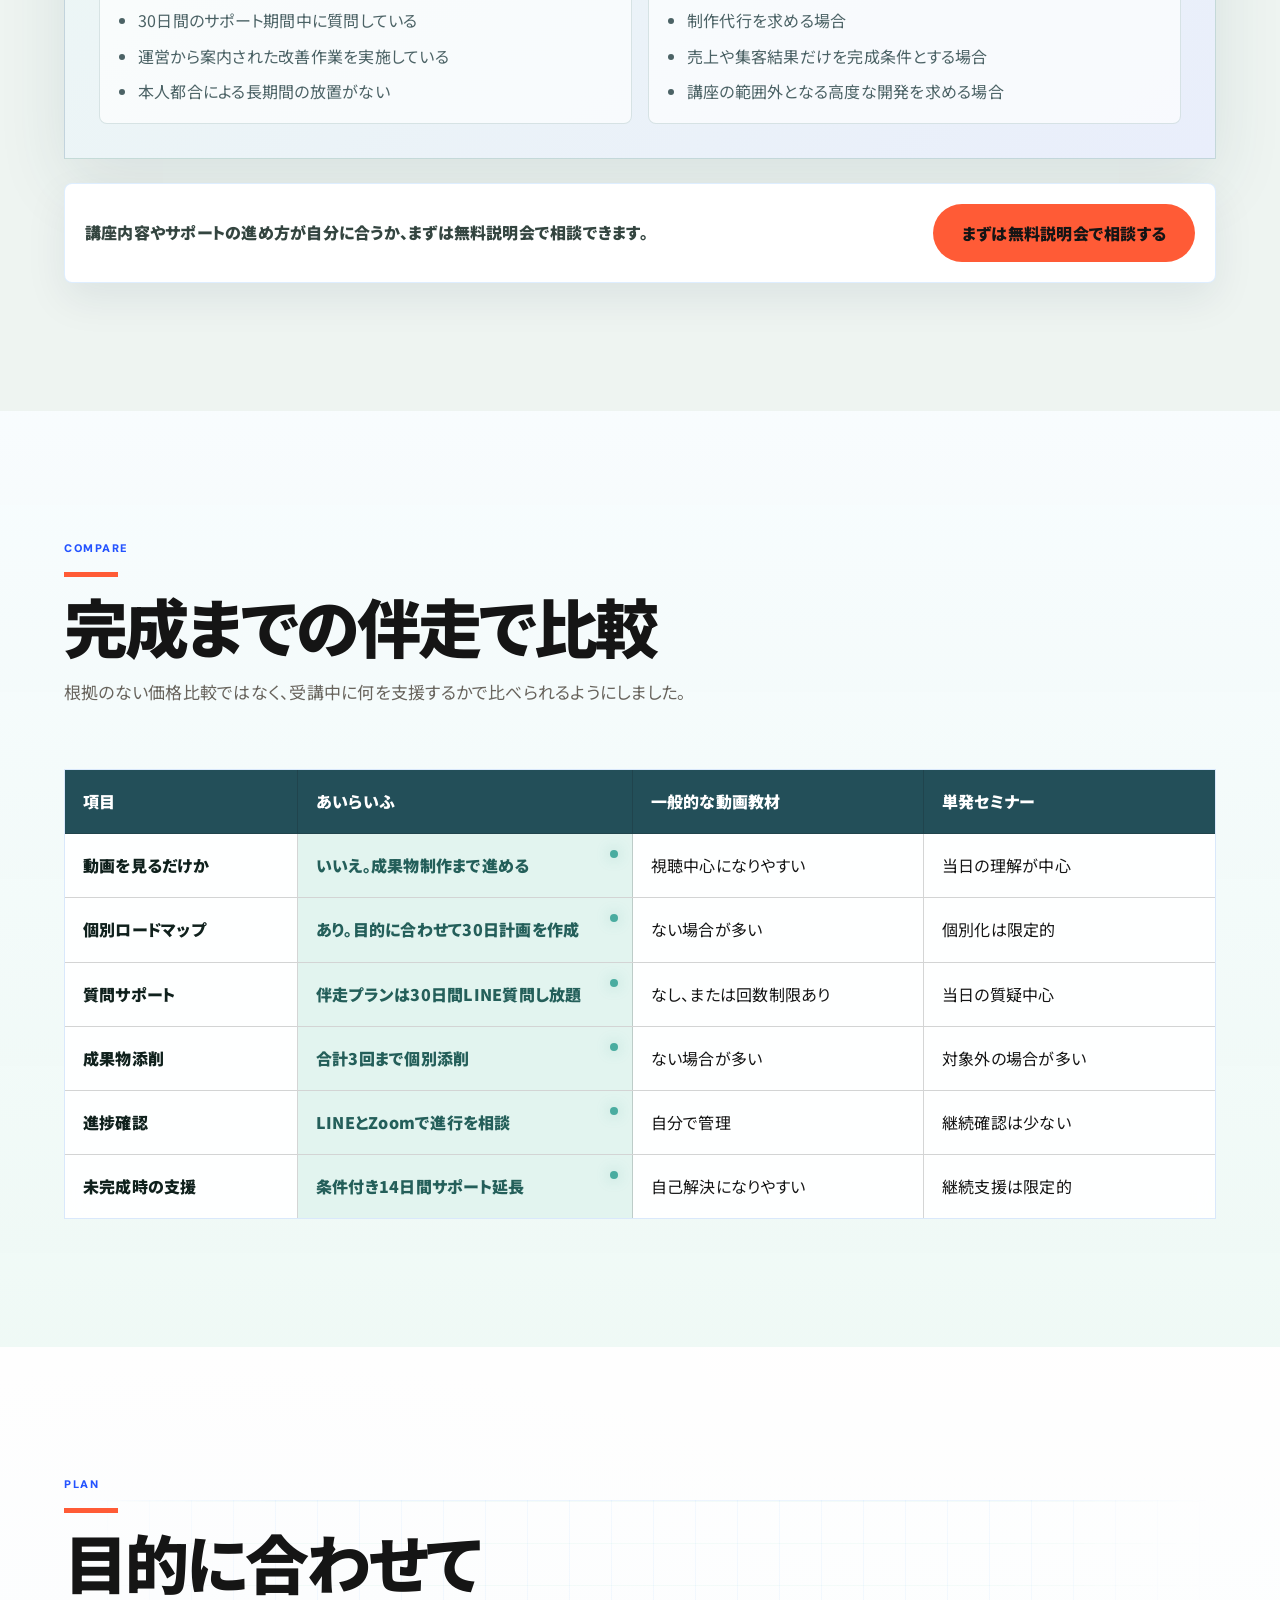
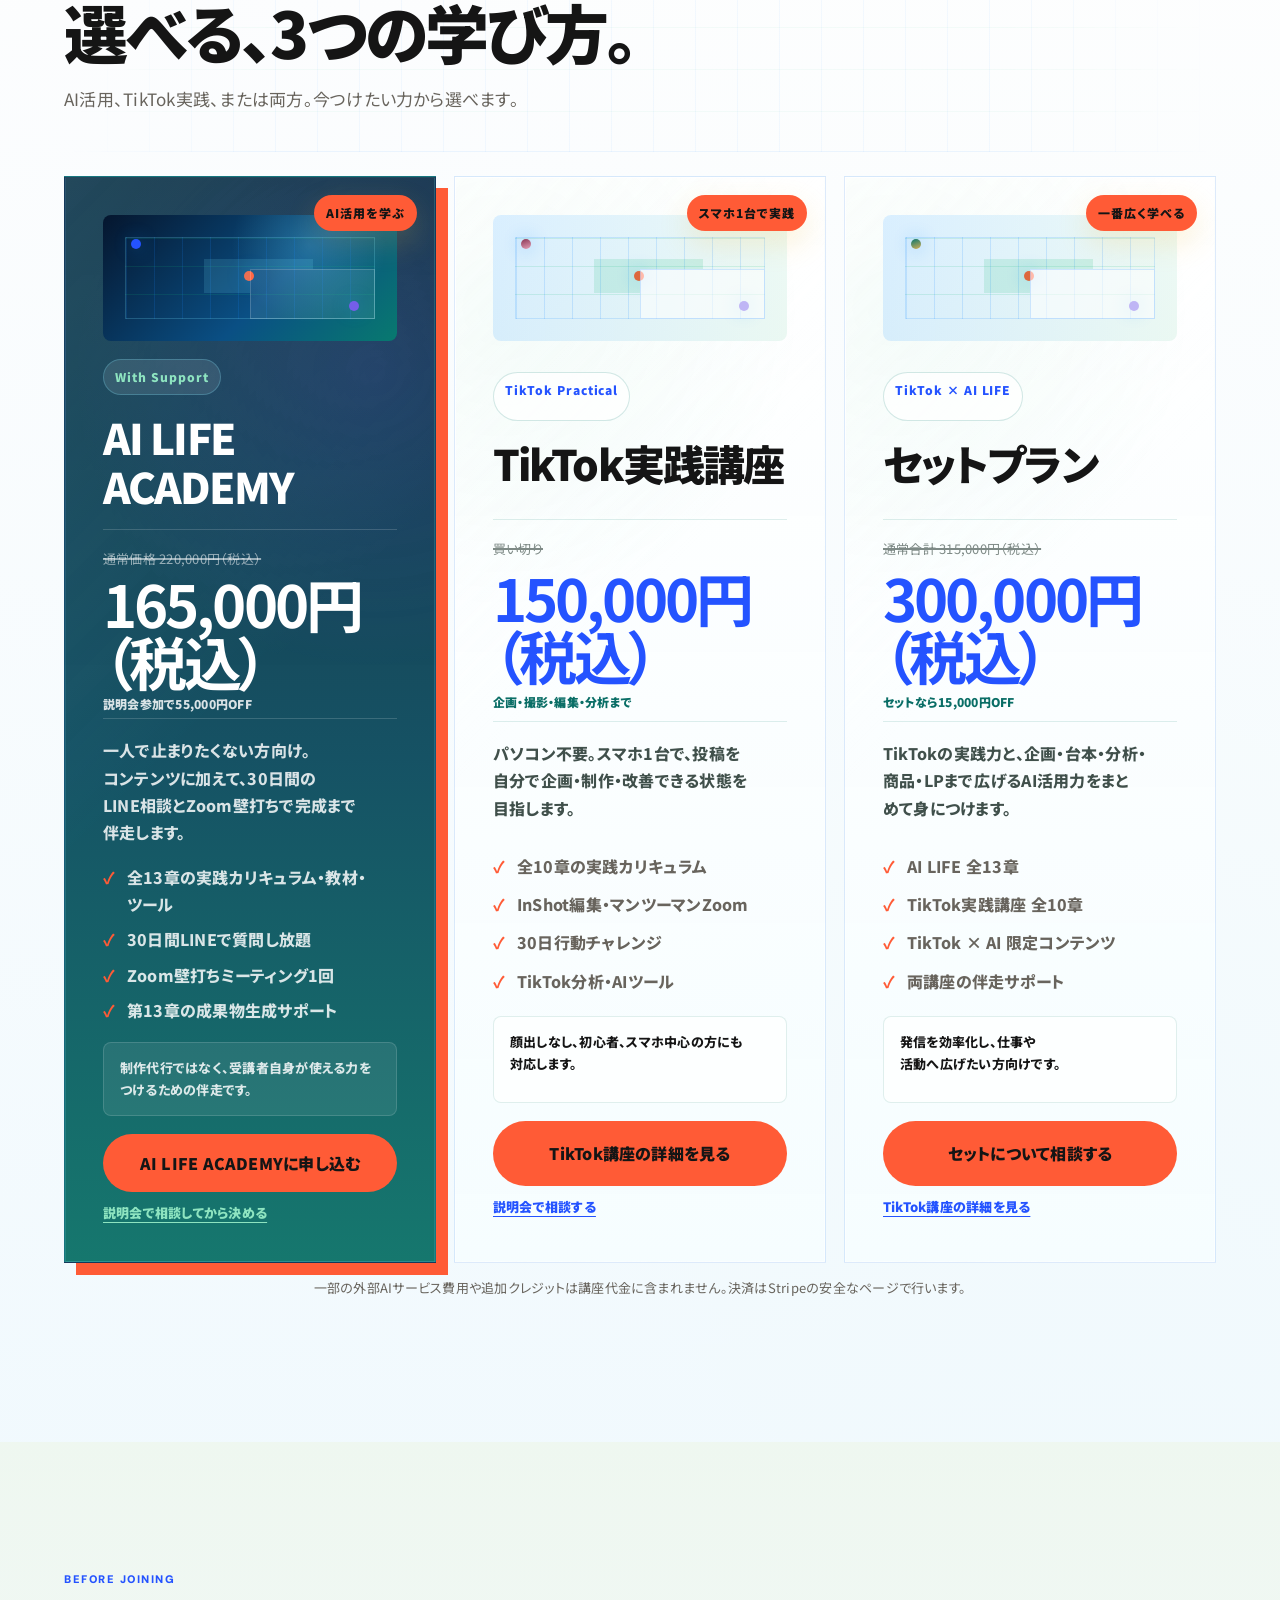
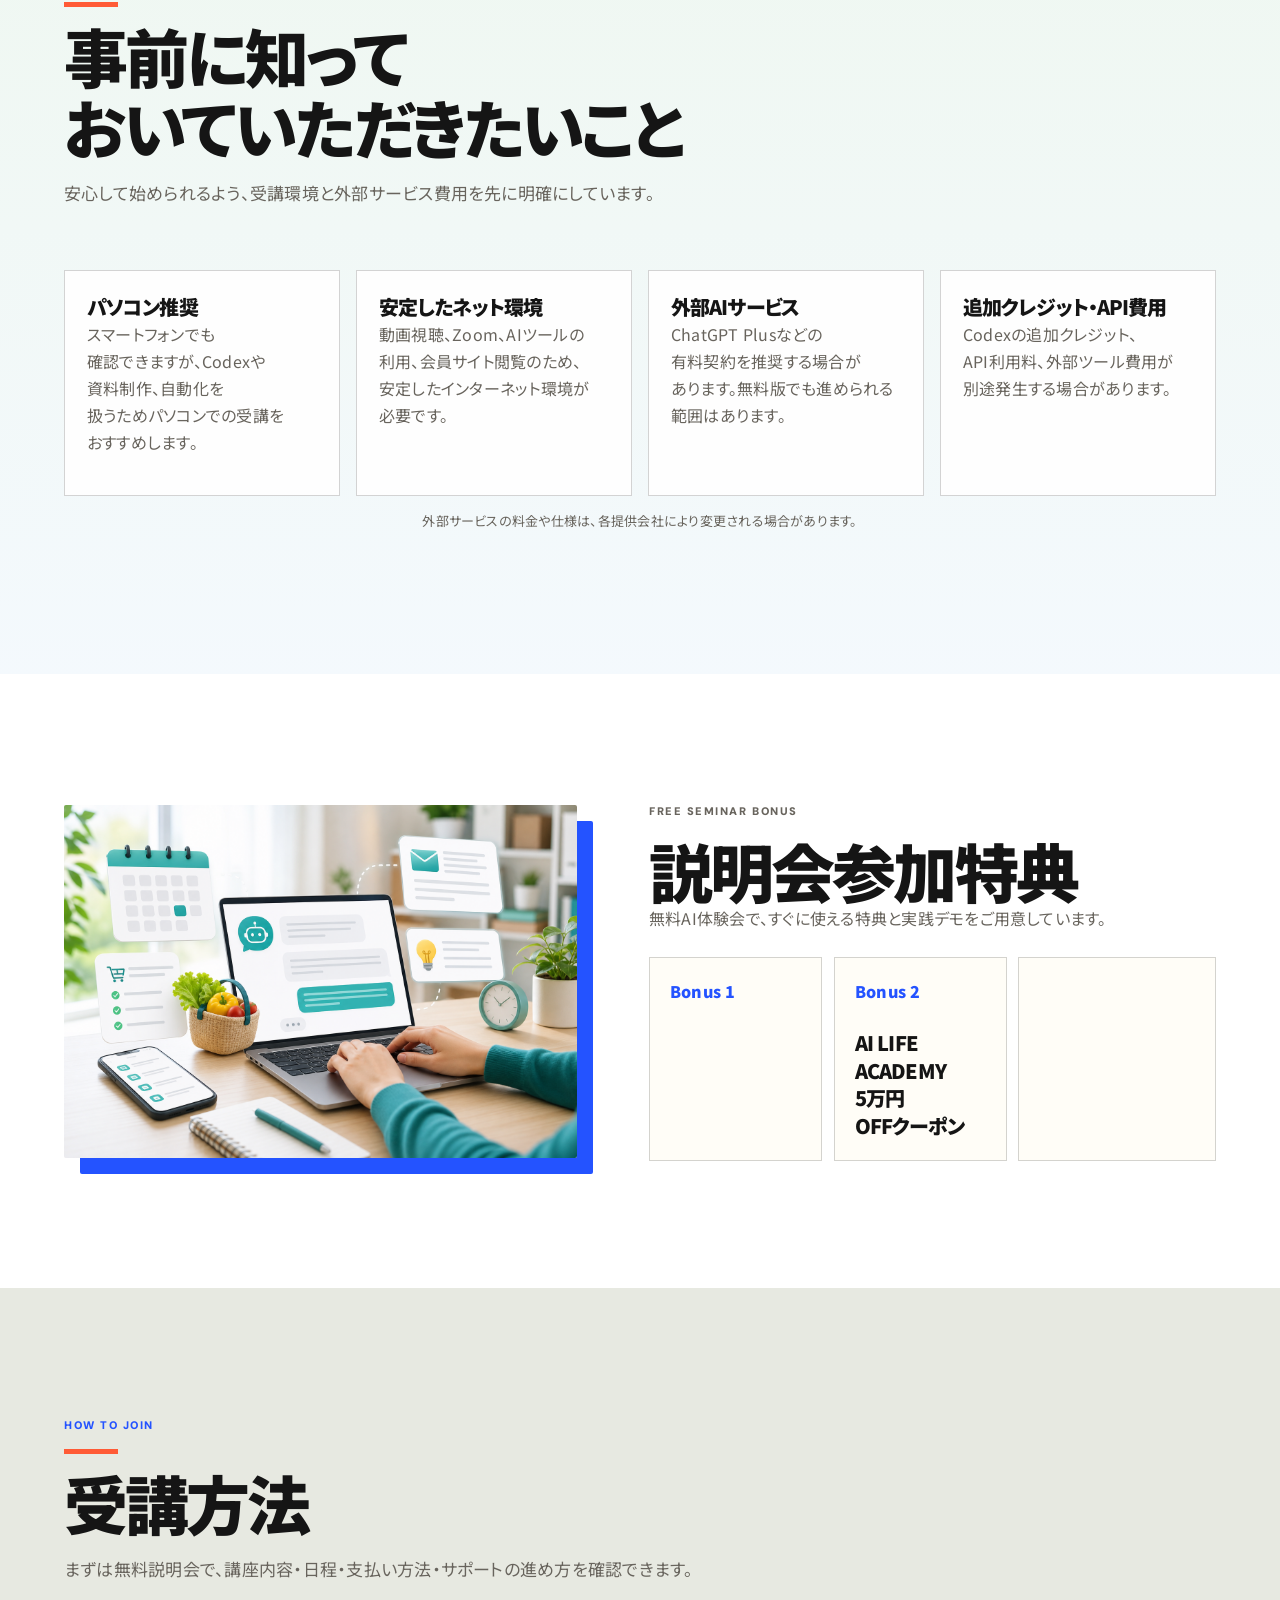
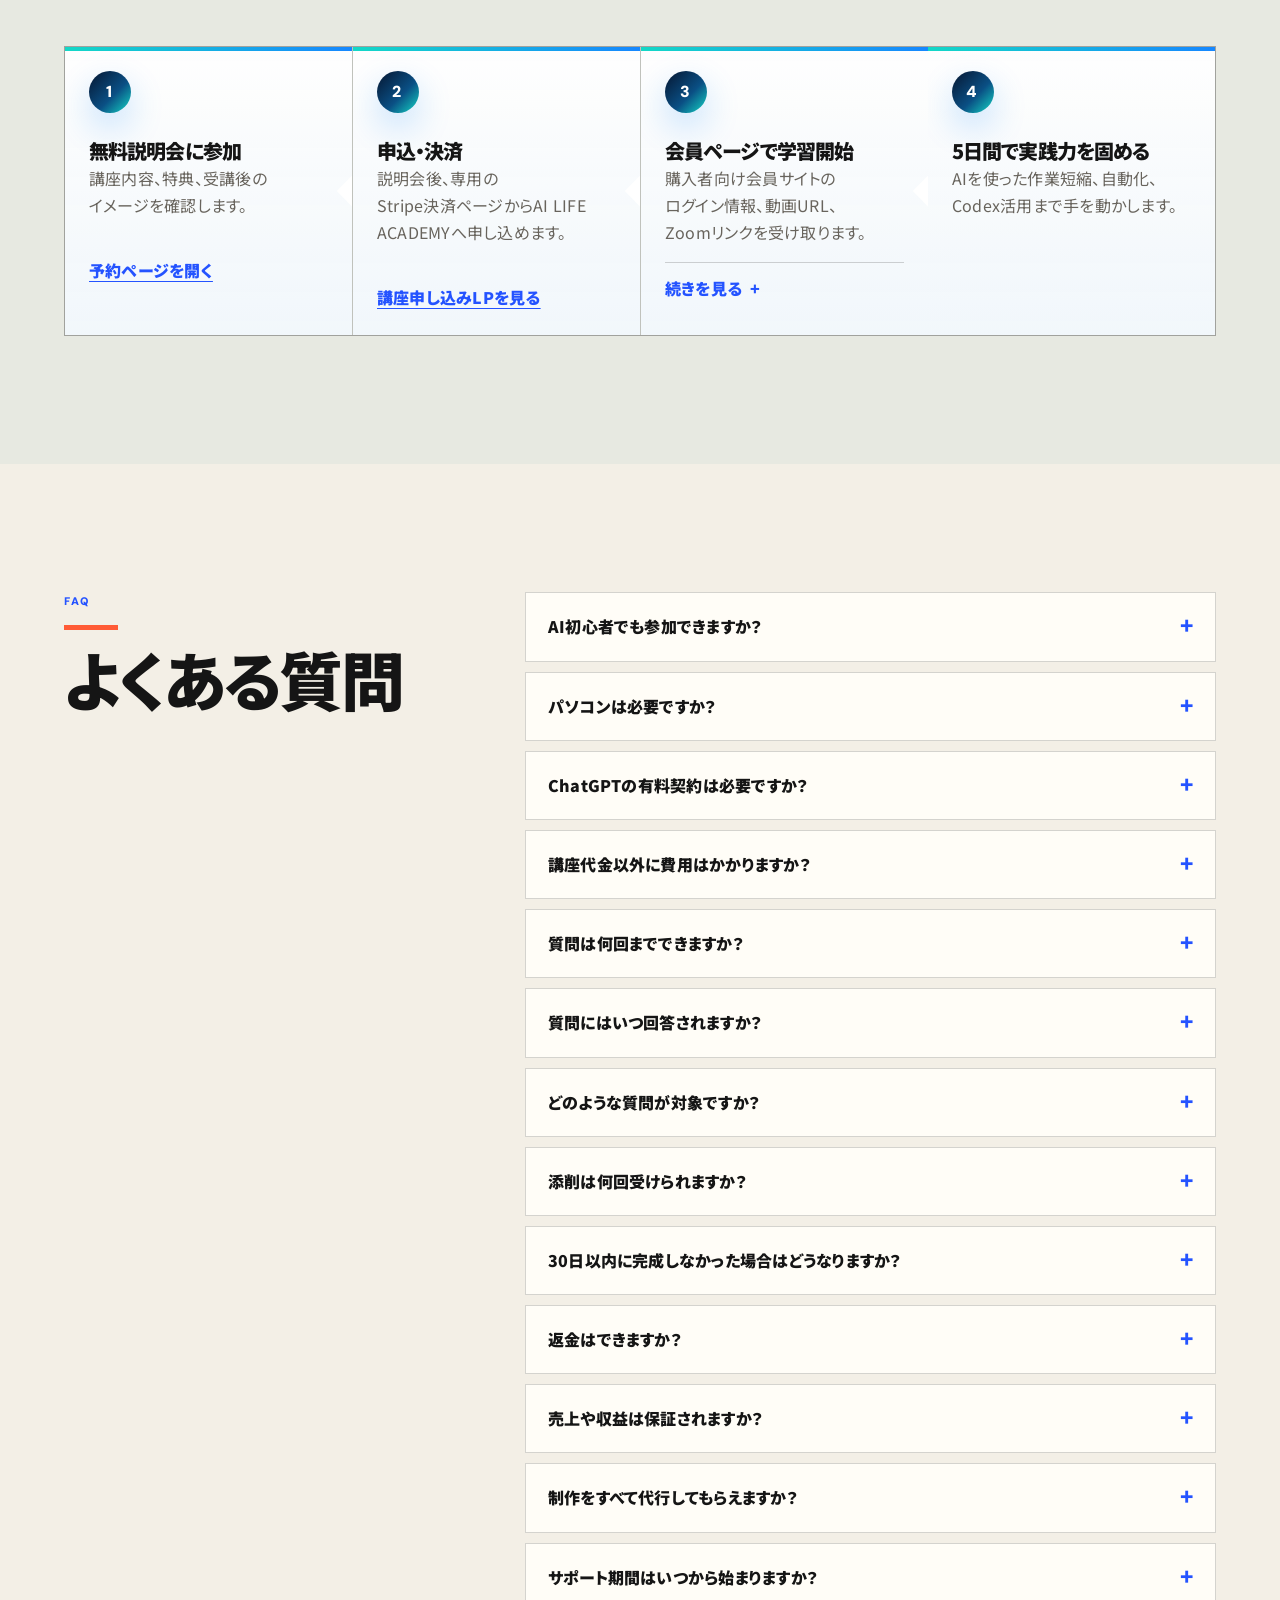
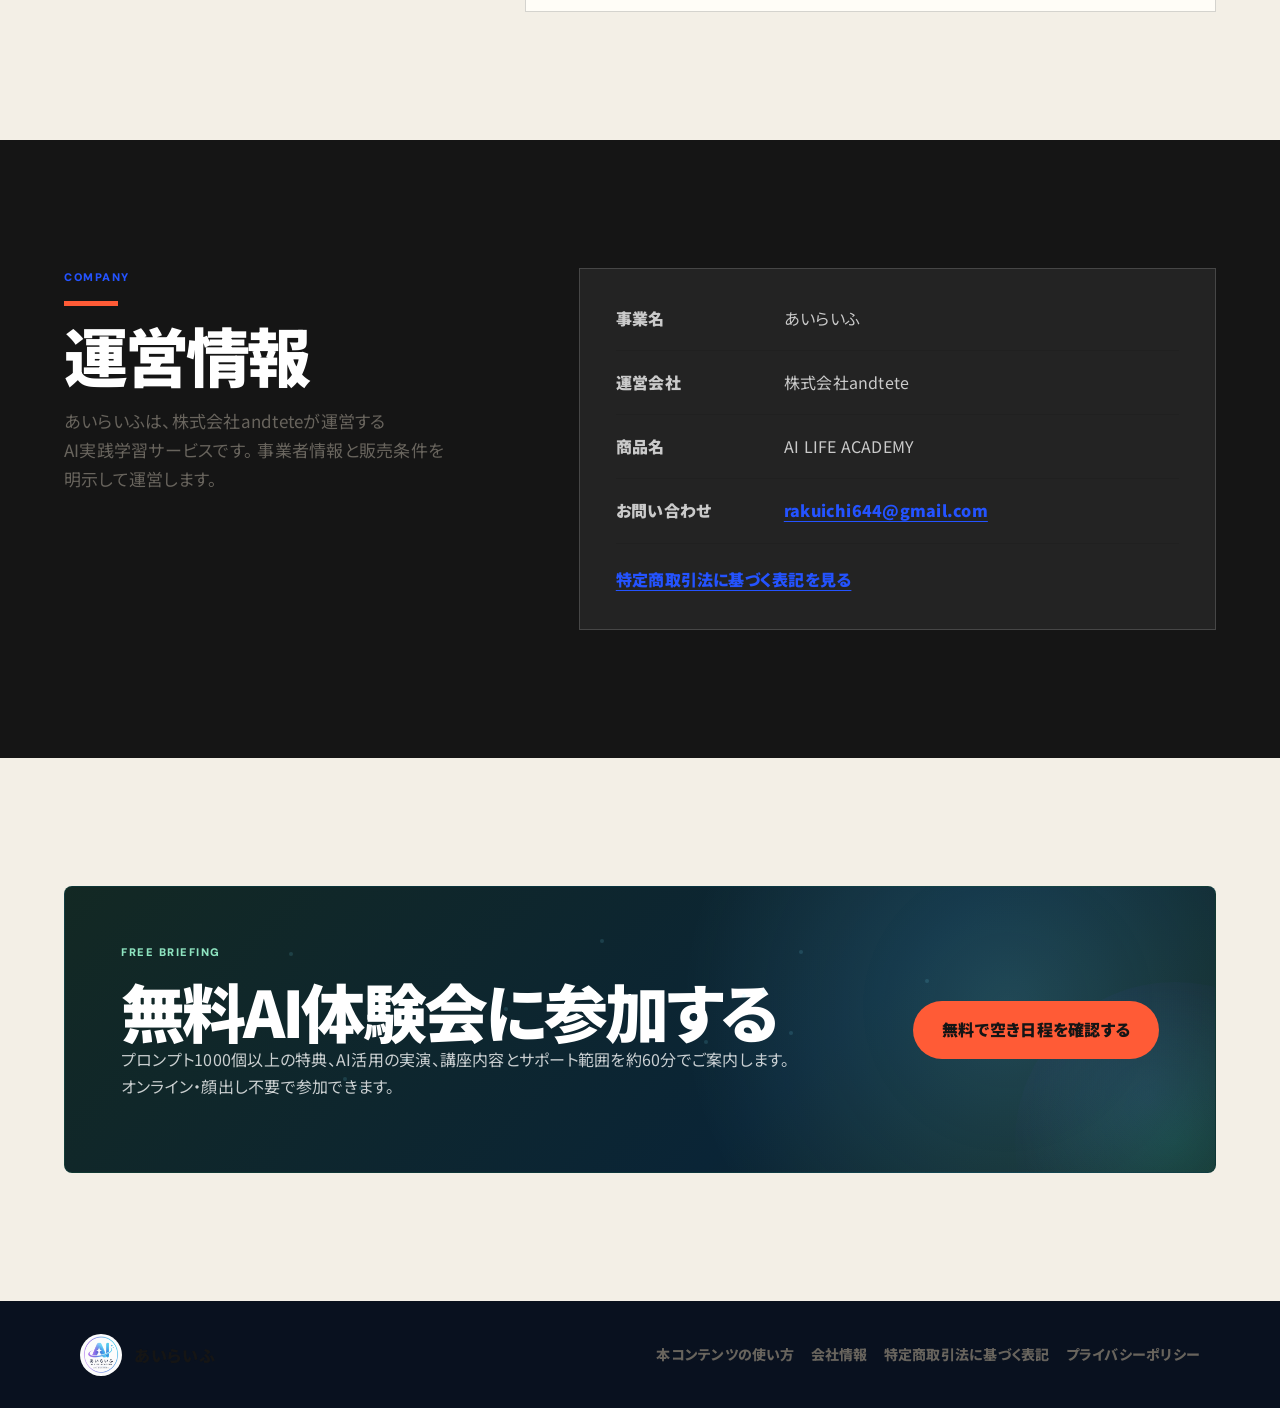
==== commit 4408bf16: "Add TikTok and bundle pricing plans" ====
--- a/index.html
+++ b/index.html
@@ -867,15 +867,12 @@
         <div class="section-inner">
           <div class="section-heading center">
             <p class="eyebrow">Plan</p>
-            <h2 id="value-title">教材と伴走支援を、ひとつの講座に。</h2>
-            <p>
-              AI LIFE ACADEMYは、教材を渡して終わりではありません。
-              全13章の実践教材とツールに、LINE・Zoomの伴走サポートを組み合わせた一つの講座です。
-            </p>
-          </div>
-          <div class="plan-grid single-plan" aria-label="AI LIFE ACADEMY 受講料金">
+            <h2 id="value-title">目的に合わせて選べる、3つの学び方。</h2>
+            <p>AI活用、TikTok実践、または両方。今つけたい力から選べます。</p>
+          </div>
+          <div class="plan-grid plan-grid-three" aria-label="講座料金プラン">
             <article class="plan-card plan-premium is-recommended" data-plan-card>
-              <div class="plan-ribbon">サポート込み</div>
+              <div class="plan-ribbon">AI活用を学ぶ</div>
               <div class="plan-visual premium" aria-hidden="true">
                 <span></span><span></span><span></span>
               </div>
@@ -901,6 +898,56 @@
                   AI LIFE ACADEMYに申し込む
                 </a>
                 <a class="text-link light" href="booking.html">説明会で相談してから決める</a>
+              </div>
+            </article>
+            <article class="plan-card plan-tiktok" data-plan-card>
+              <div class="plan-ribbon plan-ribbon-rose">スマホ1台で実践</div>
+              <div class="plan-visual tiktok" aria-hidden="true">
+                <span></span><span></span><span></span>
+              </div>
+              <p class="plan-label">TikTok Practical</p>
+              <h3>TikTok実践講座</h3>
+              <div class="price-stack plan-price">
+                <span class="old-price">買い切り</span>
+                <strong>150,000円（税込）</strong>
+                <small>企画・撮影・編集・分析まで</small>
+              </div>
+              <p class="plan-copy">パソコン不要。スマホ1台で、投稿を自分で企画・制作・改善できる状態を目指します。</p>
+              <ul class="included-list plan-list">
+                <li>全10章の実践カリキュラム</li>
+                <li>InShot編集・マンツーマンZoom</li>
+                <li>30日行動チャレンジ</li>
+                <li>TikTok分析・AIツール</li>
+              </ul>
+              <p class="plan-note">顔出しなし、初心者、スマホ中心の方にも対応します。</p>
+              <div class="plan-actions">
+                <a class="button primary large" href="https://tiktok-practical-academy.ailife-fumi.workers.dev/account" target="_blank" rel="noopener">TikTok講座の詳細を見る</a>
+                <a class="text-link" href="booking.html">説明会で相談する</a>
+              </div>
+            </article>
+            <article class="plan-card plan-bundle" data-plan-card>
+              <div class="plan-ribbon plan-ribbon-gold">一番広く学べる</div>
+              <div class="plan-visual bundle" aria-hidden="true">
+                <span></span><span></span><span></span>
+              </div>
+              <p class="plan-label">TikTok × AI LIFE</p>
+              <h3>セットプラン</h3>
+              <div class="price-stack plan-price">
+                <span class="old-price">通常合計 315,000円（税込）</span>
+                <strong>300,000円（税込）</strong>
+                <small>セットなら15,000円OFF</small>
+              </div>
+              <p class="plan-copy">TikTokの実践力と、企画・台本・分析・商品・LPまで広げるAI活用力をまとめて身につけます。</p>
+              <ul class="included-list plan-list">
+                <li>AI LIFE 全13章</li>
+                <li>TikTok実践講座 全10章</li>
+                <li>TikTok × AI 限定コンテンツ</li>
+                <li>両講座の伴走サポート</li>
+              </ul>
+              <p class="plan-note">発信を効率化し、仕事や活動へ広げたい方向けです。</p>
+              <div class="plan-actions">
+                <a class="button primary large" href="booking.html">セットについて相談する</a>
+                <a class="text-link" href="https://tiktok-practical-academy.ailife-fumi.workers.dev/account" target="_blank" rel="noopener">TikTok講座の詳細を見る</a>
               </div>
             </article>
           </div>
--- a/styles.css
+++ b/styles.css
@@ -1203,6 +1203,63 @@
 .plan-grid.single-plan {
   grid-template-columns: minmax(0, 780px);
   justify-content: center;
+}
+
+.plan-grid.plan-grid-three {
+  grid-template-columns: repeat(3, minmax(0, 1fr));
+  align-items: stretch;
+}
+
+.plan-grid-three .plan-card {
+  min-height: 720px;
+}
+
+.plan-grid-three .plan-card h3 {
+  text-wrap: balance;
+}
+
+.plan-tiktok {
+  background:
+    radial-gradient(circle at var(--plan-x, 76%) var(--plan-y, 12%), rgba(218, 116, 148, calc(0.17 * var(--plan-glow, 0))), transparent 30%),
+    linear-gradient(180deg, rgba(255, 251, 252, 0.98), rgba(252, 239, 244, 0.95));
+  border-color: rgba(173, 72, 106, 0.2);
+}
+
+.plan-bundle {
+  background:
+    radial-gradient(circle at var(--plan-x, 80%) var(--plan-y, 12%), rgba(240, 189, 61, calc(0.2 * var(--plan-glow, 0))), transparent 32%),
+    linear-gradient(155deg, rgba(255, 253, 246, 0.98), rgba(237, 246, 246, 0.96));
+  border-color: rgba(183, 146, 65, 0.25);
+}
+
+.plan-ribbon-rose {
+  background: linear-gradient(135deg, #f5c6d6, #fff7fa);
+  color: #81354f;
+}
+
+.plan-ribbon-gold {
+  background: linear-gradient(135deg, #eed18a, #fff8dc);
+  color: #614811;
+}
+
+.plan-visual.tiktok span {
+  background: linear-gradient(160deg, #8a3655, #e3a0b7);
+}
+
+.plan-visual.bundle span {
+  background: linear-gradient(160deg, #0a776f, #d5ae55);
+}
+
+@media (max-width: 1120px) {
+  .plan-grid.plan-grid-three {
+    grid-template-columns: 1fr;
+    max-width: 780px;
+    margin-inline: auto;
+  }
+
+  .plan-grid-three .plan-card {
+    min-height: auto;
+  }
 }
 
 .plan-card {
